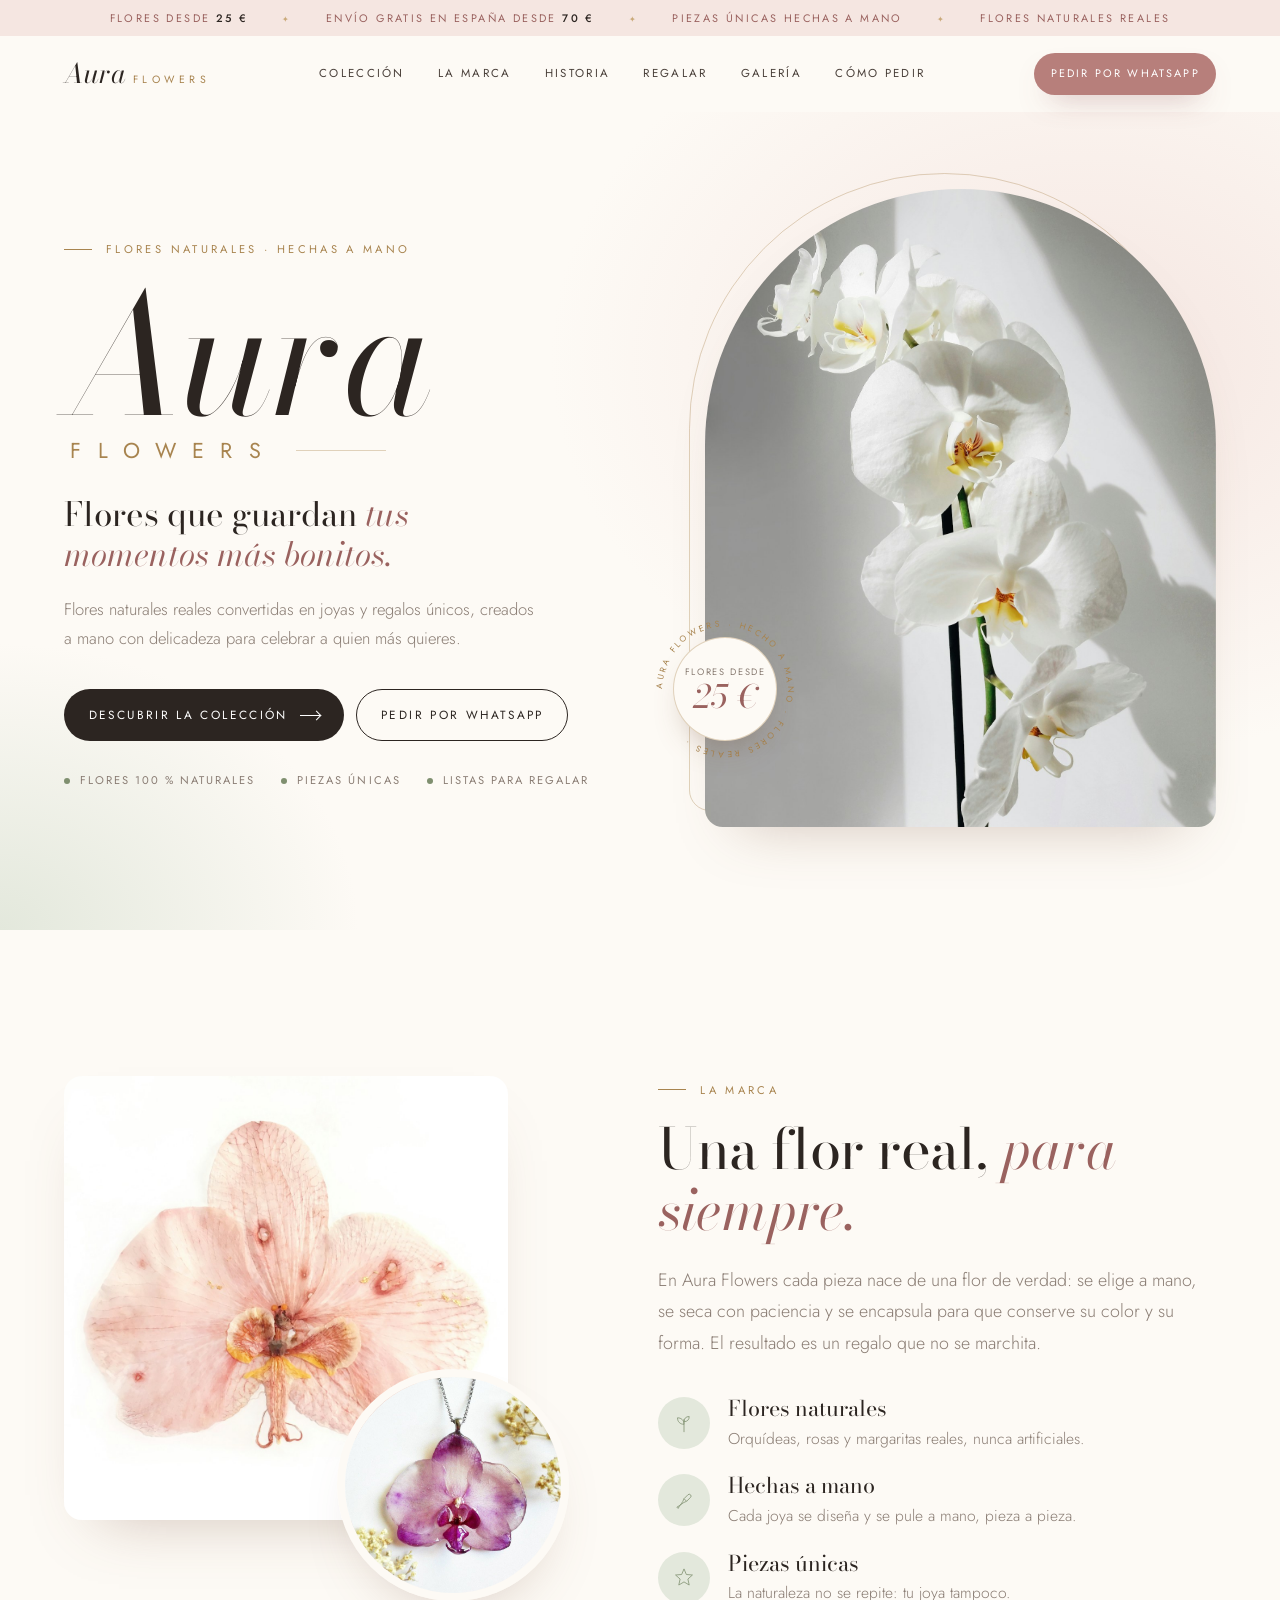
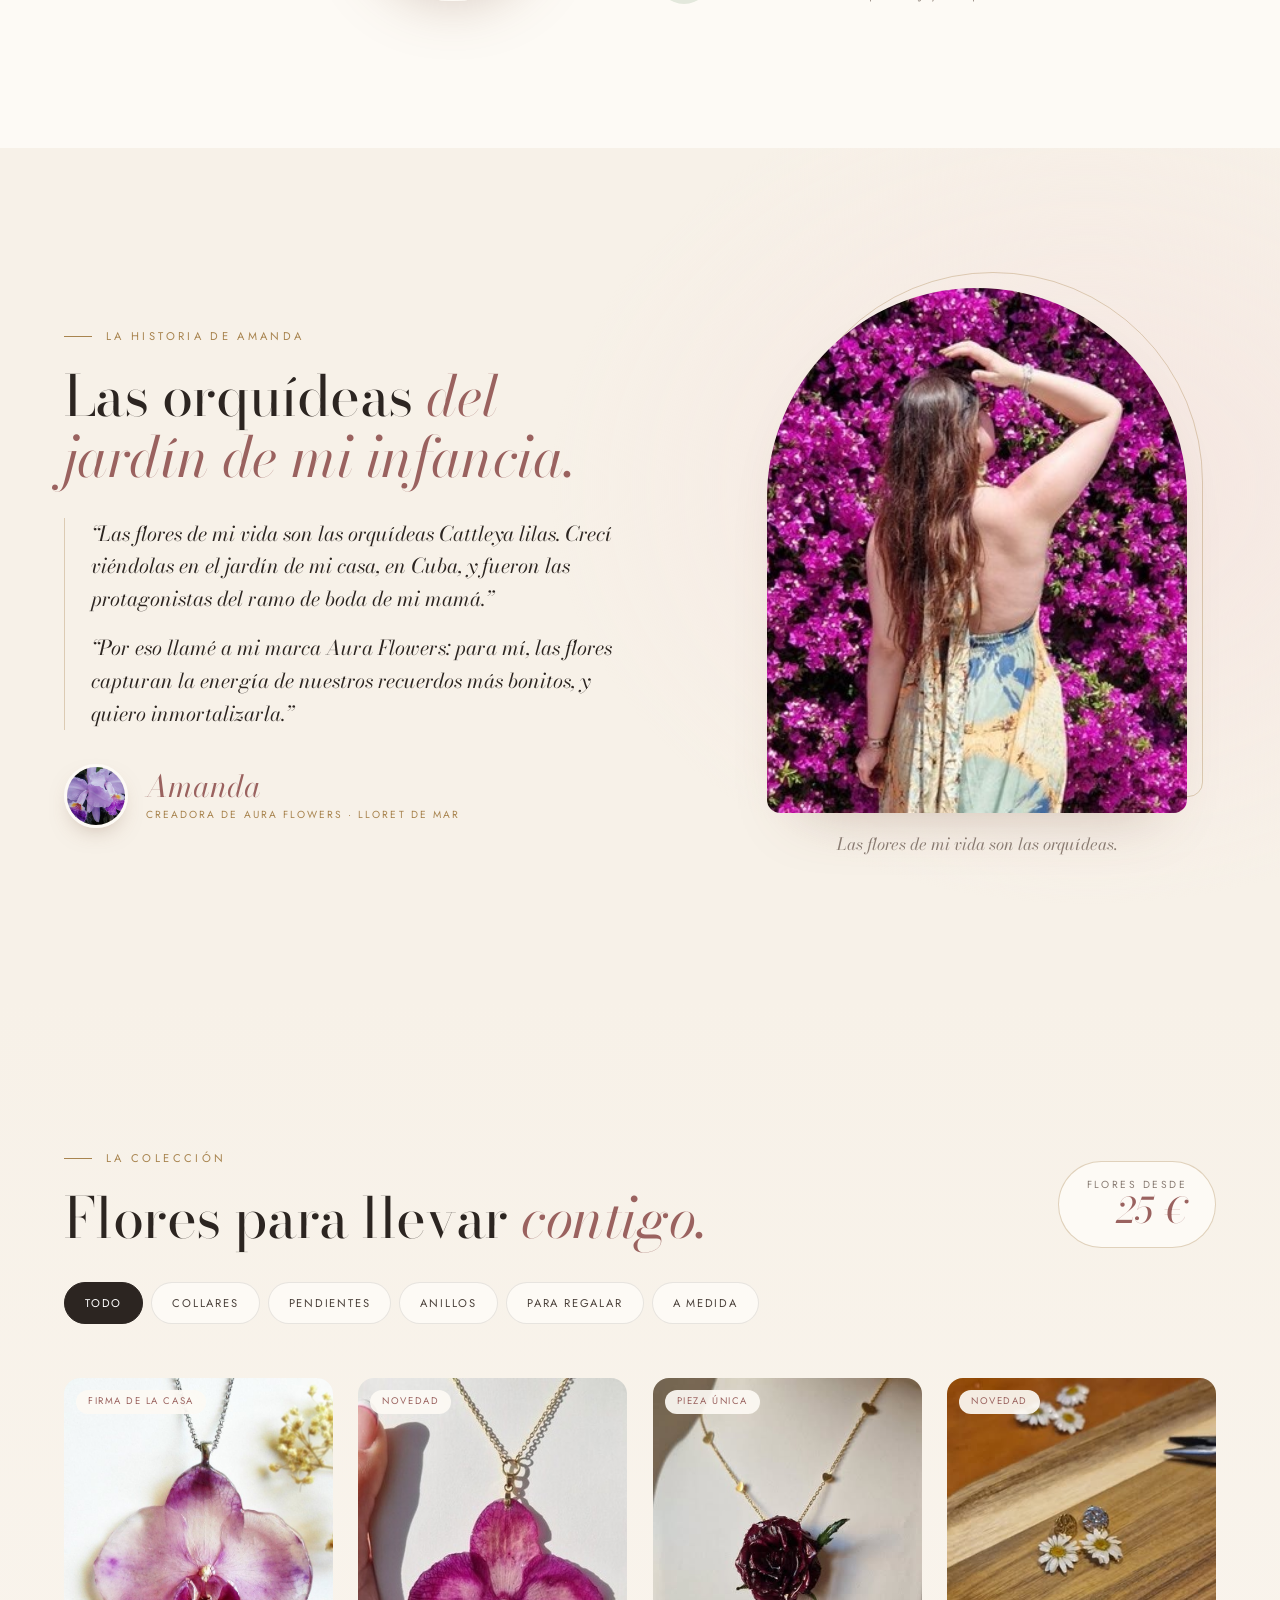
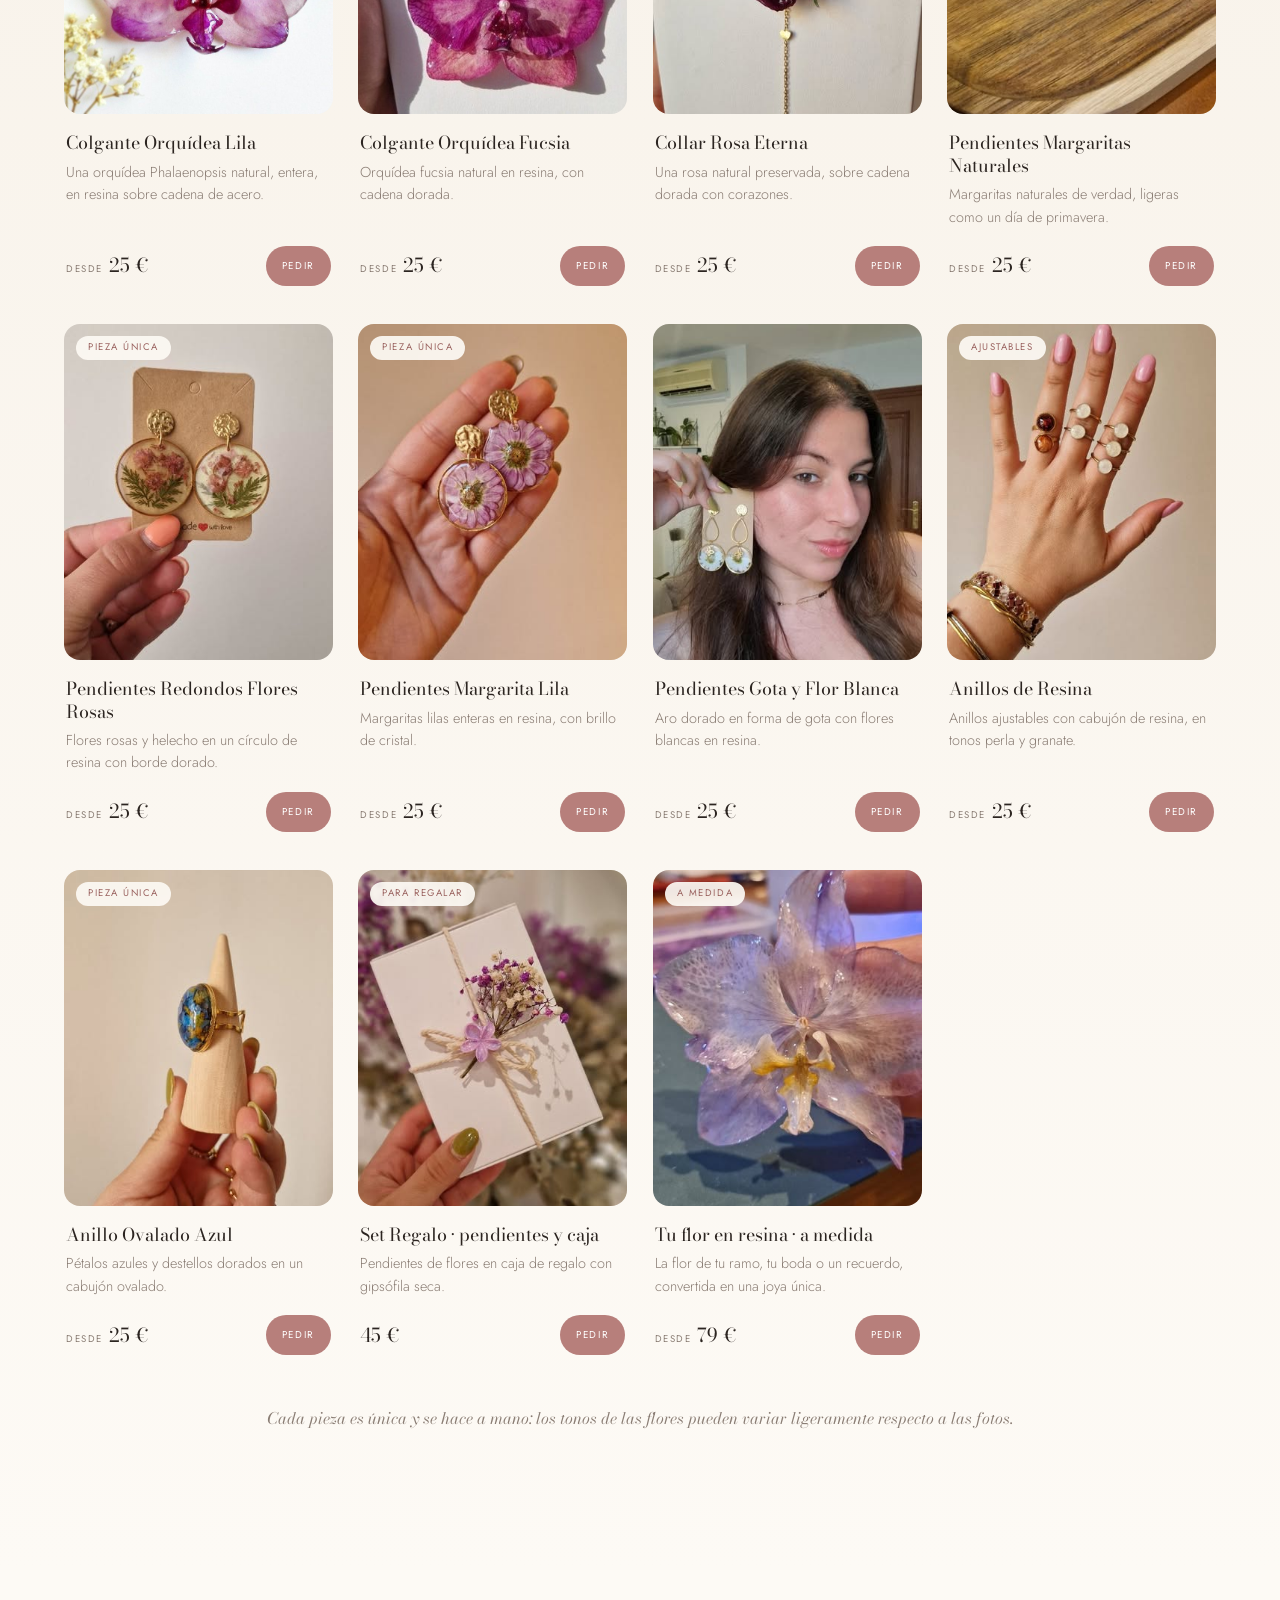
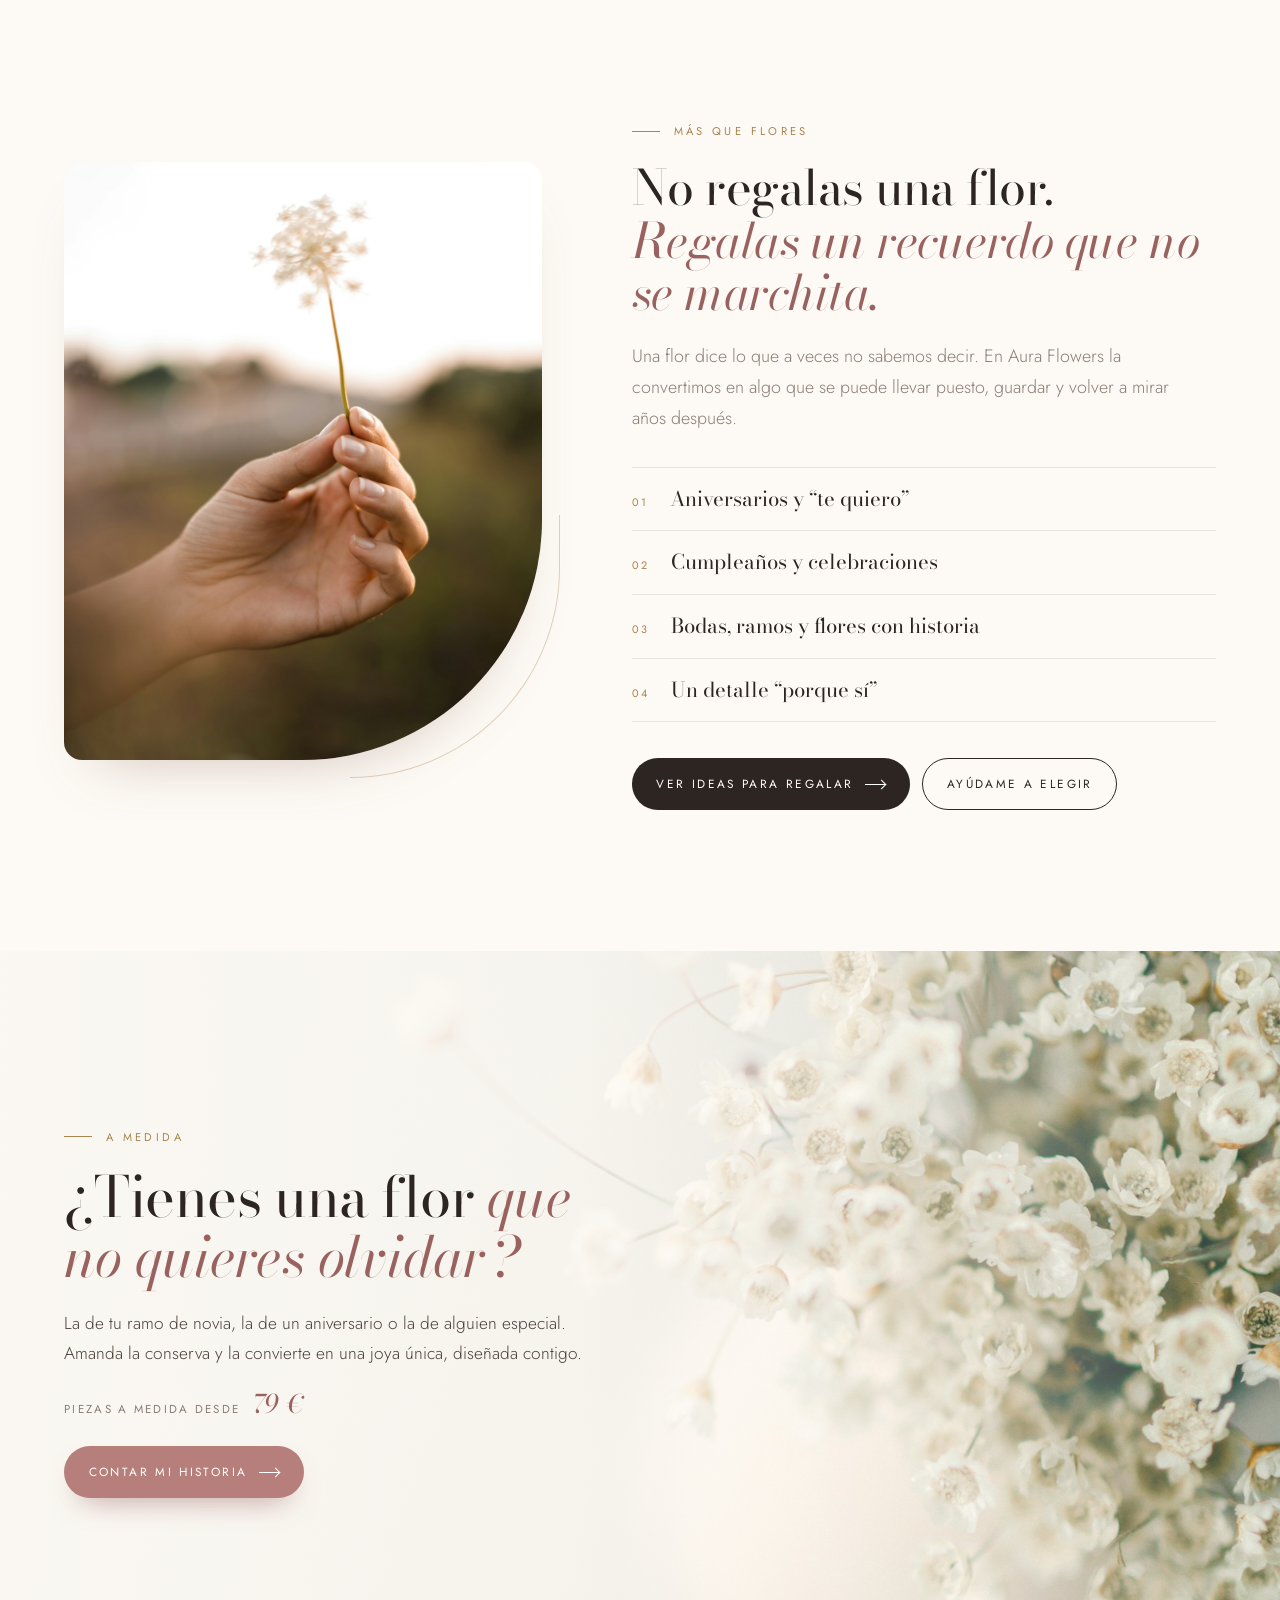
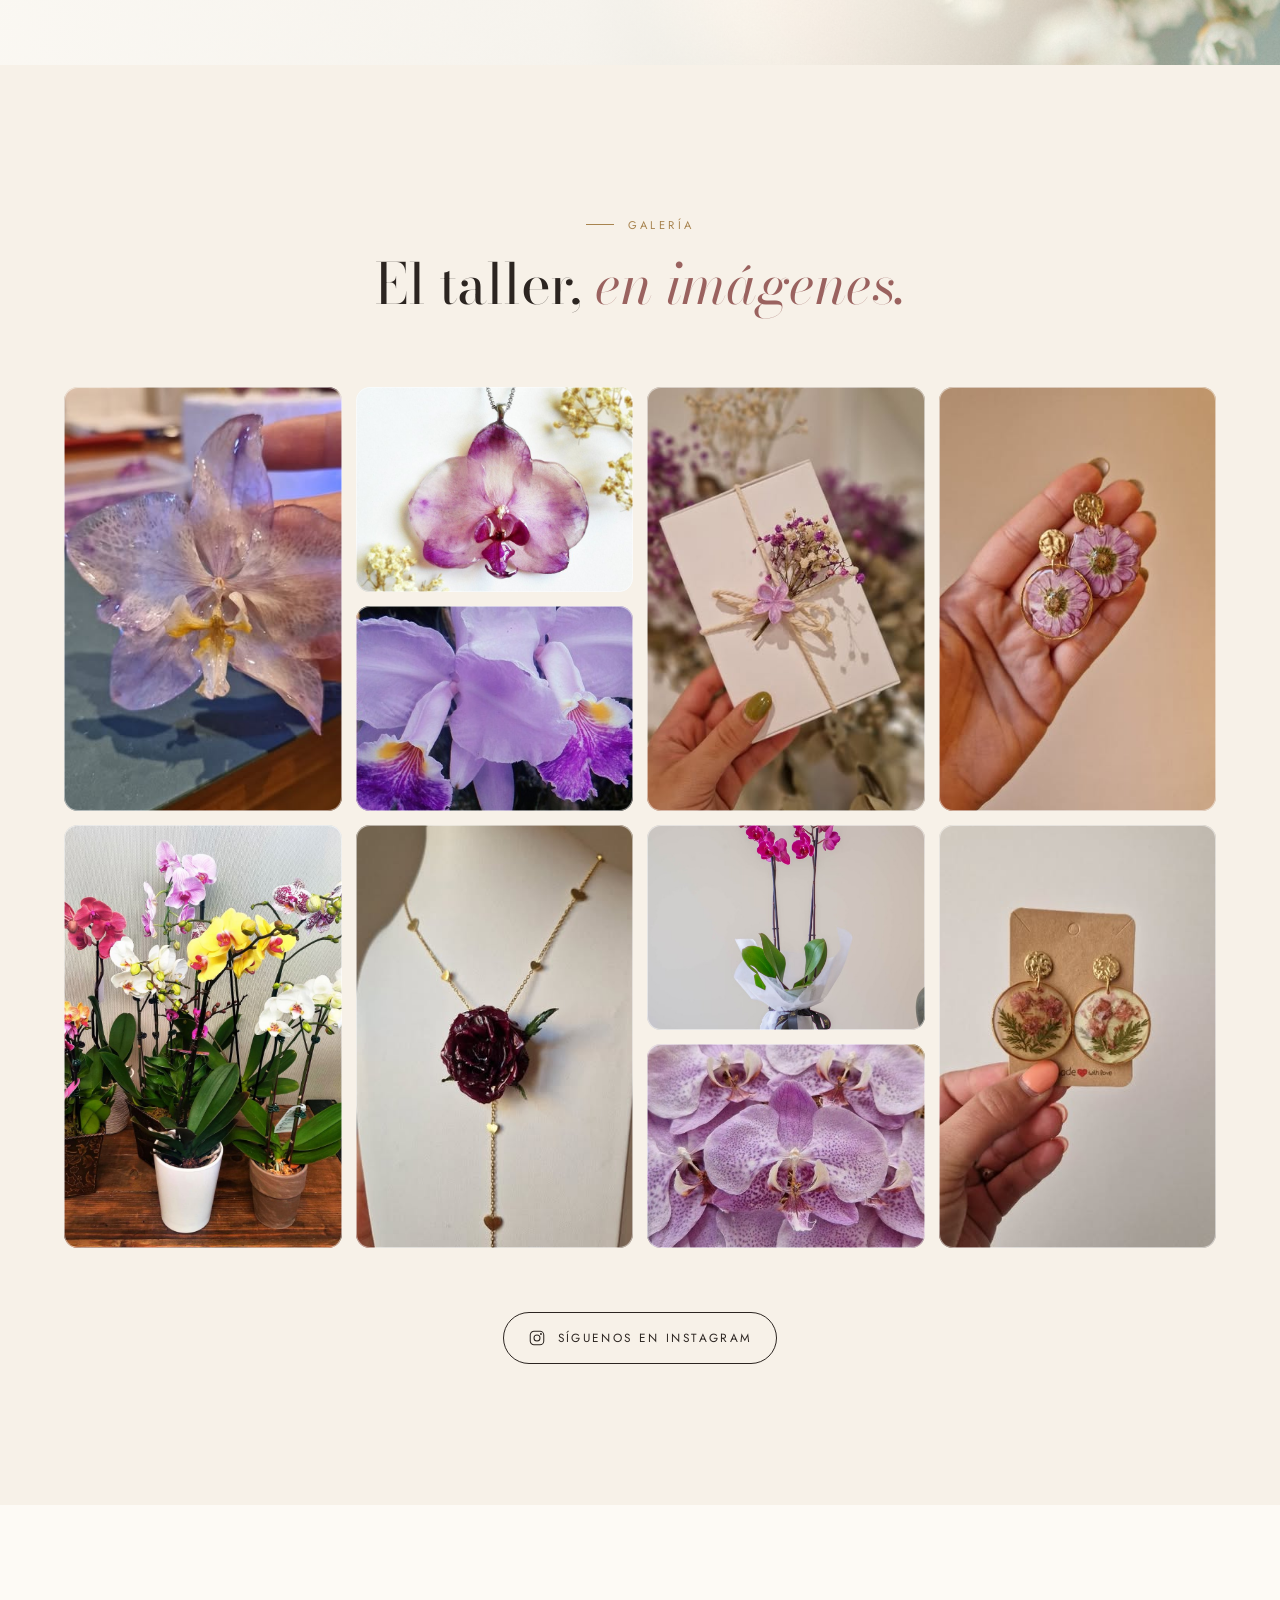
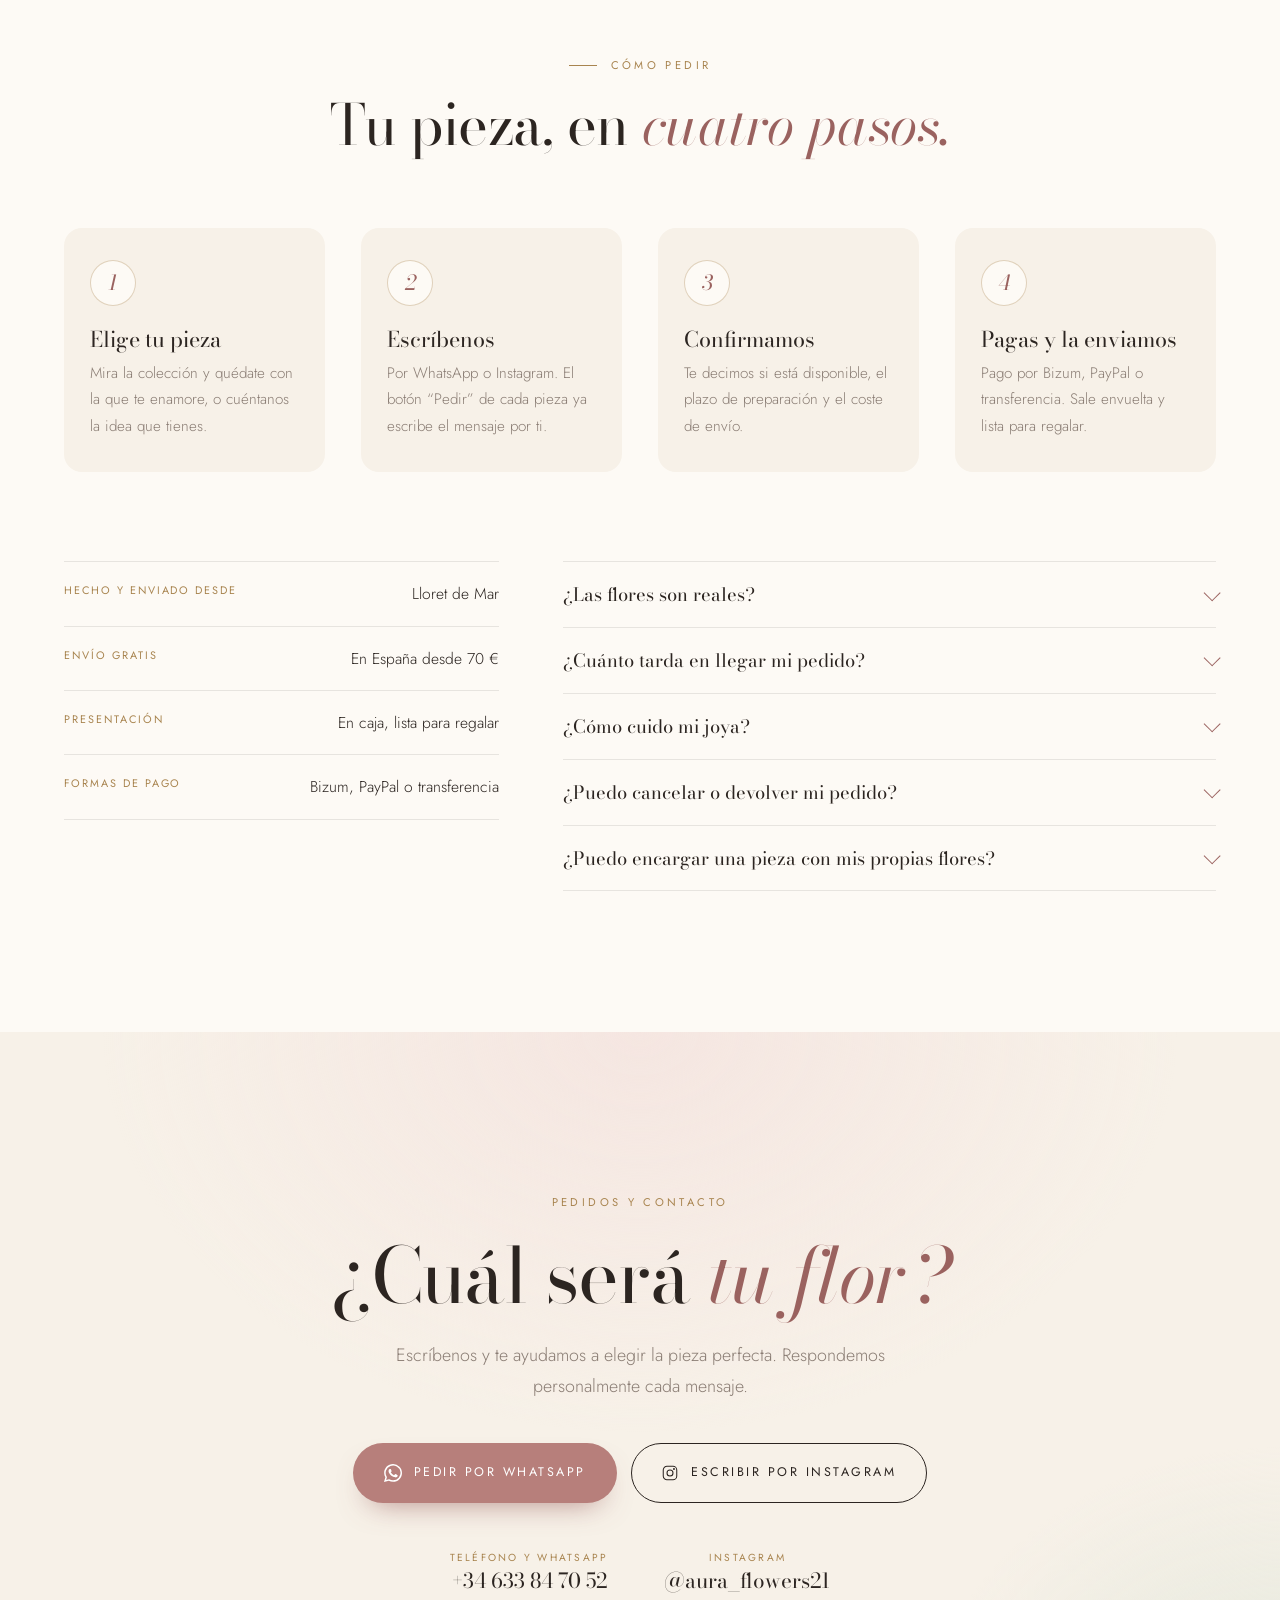
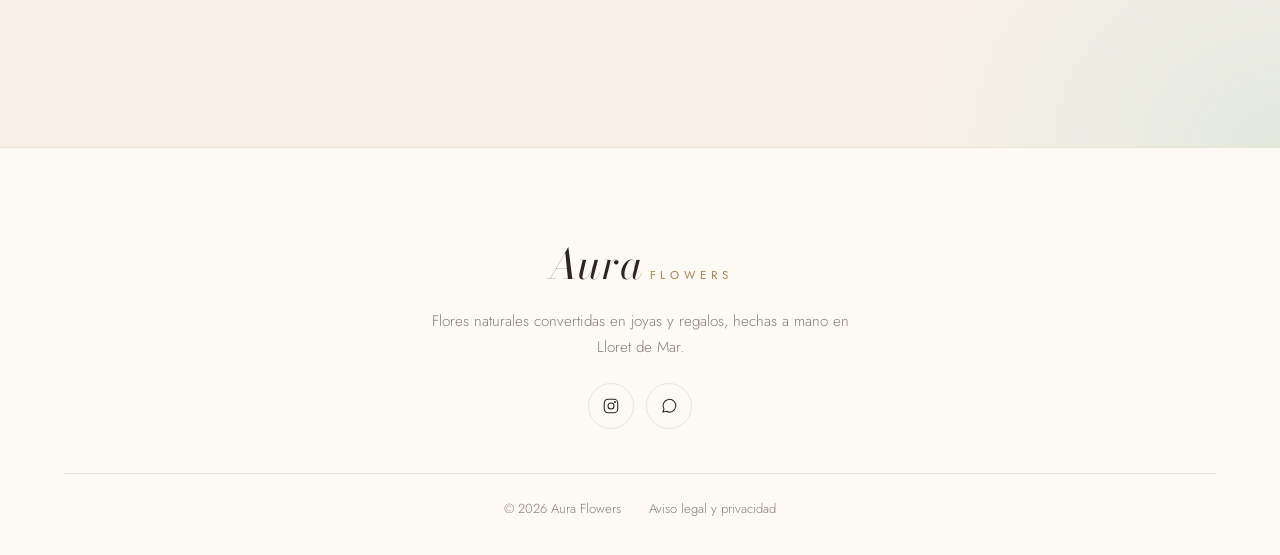
==== index.html @ 85125bf5 "Rediseño completo de Aura Flowers: boutique floral de lujo - Nueva web ligera de una sola página: po" ====
<!doctype html>
<html lang="es" class="no-js">
<head>
<meta charset="utf-8">
<meta name="viewport" content="width=device-width, initial-scale=1, viewport-fit=cover">
<title>Aura Flowers | Flores naturales convertidas en joyas y regalos · Desde 25 €</title>
<meta name="description" content="Aura Flowers: flores naturales reales convertidas en joyas y regalos hechos a mano por Amanda en Lloret de Mar. Collares, pendientes, anillos y piezas a medida. Flores desde 25 €. Pide por WhatsApp o Instagram.">
<meta name="robots" content="index,follow">
<meta name="theme-color" content="#fdfaf5">
<link rel="canonical" href="https://durducco-source.github.io/aura-flowers-web/">
<link rel="icon" href="assets/icons/favicon.svg" type="image/svg+xml">
<meta property="og:type" content="website">
<meta property="og:locale" content="es_ES">
<meta property="og:site_name" content="Aura Flowers">
<meta property="og:title" content="Aura Flowers · Flores que guardan tus momentos más bonitos">
<meta property="og:description" content="Flores naturales convertidas en joyas y regalos hechos a mano. Desde 25 €.">
<meta property="og:url" content="https://durducco-source.github.io/aura-flowers-web/">
<meta property="og:image" content="https://durducco-source.github.io/aura-flowers-web/assets/img/og-image.jpg">
<meta name="twitter:card" content="summary_large_image">
<link rel="preconnect" href="https://fonts.googleapis.com">
<link rel="preconnect" href="https://fonts.gstatic.com" crossorigin>
<link href="https://fonts.googleapis.com/css2?family=Bodoni+Moda:ital,opsz,wght@0,6..96,400;0,6..96,500;1,6..96,400&family=Jost:wght@300;400;500&display=swap" rel="stylesheet">
<link rel="stylesheet" href="css/styles.css">
<link rel="preload" as="image" href="assets/img/hero-orquideas.jpg" media="(min-width: 861px)">
<link rel="preload" as="image" href="assets/img/hero-orquideas-movil.jpg" media="(max-width: 860px)">
<script>document.documentElement.className = 'js';</script>
</head>
<body>
<a class="skip" href="#main">Saltar al contenido</a>

<div class="announce" role="note">
  <div class="announce-track">
    <span>Flores desde <b data-precio-desde>25 €</b></span>
    <span data-envio-gratis>Envío gratis en España desde <b data-envio-importe>70 €</b></span>
    <span class="hide-sm">Piezas únicas hechas a mano</span>
    <span class="hide-sm">Flores naturales reales</span>
  </div>
</div>

<header class="header">
  <div class="container header-inner">
    <a class="logo" href="#inicio" aria-label="Aura Flowers · Inicio">
      <span class="logo-aura">Aura</span><span class="logo-flowers">Flowers</span>
    </a>
    <nav class="nav" id="menu" aria-label="Principal">
      <a href="#coleccion">Colección</a>
      <a href="#la-marca">La marca</a>
      <a href="#historia">Historia</a>
      <a href="#regalar">Regalar</a>
      <a href="#galeria">Galería</a>
      <a href="#pedidos">Cómo pedir</a>
      <a class="btn btn--rose nav-cta" href="#" data-wa data-wa-msg="general">Pedir por WhatsApp</a>
    </nav>
    <div class="header-actions">
      <a class="btn btn--rose btn--sm header-cta" href="#" data-wa data-wa-msg="general">Pedir por WhatsApp</a>
      <button class="burger" type="button" aria-label="Abrir menú" aria-expanded="false" aria-controls="menu"><span></span><span></span></button>
    </div>
  </div>
</header>

<main id="main">

  <!-- ================================ HERO ================================ -->
  <section class="hero" id="inicio" aria-labelledby="hero-title">
    <div class="container hero-grid">
      <div class="hero-copy">
        <p class="kicker hero-in" style="--i:0">Flores naturales · Hechas a mano</p>
        <h1 id="hero-title" class="hero-title">
          <span class="hero-aura hero-in" style="--i:1">Aura</span>
          <span class="hero-flowers hero-in" style="--i:2">Flowers</span>
        </h1>
        <p class="hero-claim hero-in" style="--i:3">Flores que guardan <em>tus momentos más bonitos.</em></p>
        <p class="hero-text hero-in" style="--i:4">Flores naturales reales convertidas en joyas y regalos únicos, creados a mano con delicadeza para celebrar a quien más quieres.</p>
        <div class="hero-cta hero-in" style="--i:5">
          <a class="btn btn--ink" href="#coleccion">Descubrir la colección <i class="arr" aria-hidden="true"></i></a>
          <a class="btn btn--line" href="#" data-wa data-wa-msg="general">Pedir por WhatsApp</a>
        </div>
        <ul class="hero-trust hero-in" style="--i:6">
          <li>Flores 100 % naturales</li>
          <li>Piezas únicas</li>
          <li>Listas para regalar</li>
        </ul>
      </div>

      <div class="hero-visual hero-in" style="--i:2">
        <picture class="hero-img">
          <source media="(max-width: 860px)" srcset="assets/img/hero-orquideas-movil.jpg">
          <img src="assets/img/hero-orquideas.jpg" alt="Orquídeas blancas bañadas por la luz natural" width="1400" height="1750" fetchpriority="high">
        </picture>
        <div class="price-seal">
          <svg class="seal-ring" viewBox="0 0 200 200" aria-hidden="true">
            <defs><path id="seal-path" d="M100,100 m-80,0 a80,80 0 1,1 160,0 a80,80 0 1,1 -160,0"/></defs>
            <text><textPath href="#seal-path">AURA FLOWERS · HECHO A MANO · FLORES REALES ·</textPath></text>
          </svg>
          <span class="seal-core"><small>Flores desde</small><b data-precio-desde>25 €</b></span>
        </div>
      </div>
    </div>
  </section>

  <!-- ============================ LA MARCA ============================ -->
  <section class="section brand" id="la-marca" aria-labelledby="brand-title">
    <div class="container brand-grid">
      <div class="brand-media reveal reveal--left">
        <img class="brand-img brand-img--main" src="assets/img/orquidea-prensada.jpg" alt="Orquídea natural prensada sobre fondo blanco" width="1100" height="1100" loading="lazy" decoding="async">
        <img class="brand-img brand-img--small" src="assets/aura/collar-orquidea.jpg" alt="Colgante con una orquídea natural encapsulada en resina" width="794" height="794" loading="lazy" decoding="async">
      </div>
      <div class="brand-text">
        <p class="kicker reveal">La marca</p>
        <h2 id="brand-title" class="title reveal">Una flor real, <em>para siempre.</em></h2>
        <p class="lead reveal">En Aura Flowers cada pieza nace de una flor de verdad: se elige a mano, se seca con paciencia y se encapsula para que conserve su color y su forma. El resultado es un regalo que no se marchita.</p>
        <ul class="pillars">
          <li class="reveal" style="--d:.05s"><span class="pillar-ico" aria-hidden="true"><svg viewBox="0 0 40 40"><path d="M20 34V14M20 22c-6 0-10-4-10-10 6 0 10 4 10 10zm0-4c5 0 8-3 8-8-5 0-8 3-8 8z"/></svg></span><div><h3>Flores naturales</h3><p>Orquídeas, rosas y margaritas reales, nunca artificiales.</p></div></li>
          <li class="reveal" style="--d:.12s"><span class="pillar-ico" aria-hidden="true"><svg viewBox="0 0 40 40"><path d="M9 31c5-2 9-7 11-13l4 4c-6 2-11 6-13 11zM24 22l6-6a2.8 2.8 0 0 0-4-4l-6 6"/></svg></span><div><h3>Hechas a mano</h3><p>Cada joya se diseña y se pule a mano, pieza a pieza.</p></div></li>
          <li class="reveal" style="--d:.19s"><span class="pillar-ico" aria-hidden="true"><svg viewBox="0 0 40 40"><path d="M20 6l3.6 8.6L33 15.4l-7 6.2 2 9.2-8-4.8-8 4.8 2-9.2-7-6.2 9.4-.8z"/></svg></span><div><h3>Piezas únicas</h3><p>La naturaleza no se repite: tu joya tampoco.</p></div></li>
        </ul>
      </div>
    </div>
  </section>

  <!-- ======================== LA HISTORIA DE AMANDA ======================== -->
  <section class="section story" id="historia" aria-labelledby="story-title">
    <div class="container story-grid">
      <div class="story-text">
        <p class="kicker reveal">La historia de Amanda</p>
        <h2 id="story-title" class="title reveal">Las orquídeas <em>del jardín de mi infancia.</em></h2>
        <blockquote class="story-quote reveal">
          <p>“Las flores de mi vida son las orquídeas Cattleya lilas. Crecí viéndolas en el jardín de mi casa, en Cuba, y fueron las protagonistas del ramo de boda de mi mamá.”</p>
          <p>“Por eso llamé a mi marca Aura Flowers: para mí, las flores capturan la energía de nuestros recuerdos más bonitos, y quiero inmortalizarla.”</p>
        </blockquote>
        <div class="story-sign reveal">
          <img src="assets/aura/cattleya.jpg" alt="Orquídea Cattleya lila" width="420" height="420" loading="lazy" decoding="async">
          <p><span class="story-name">Amanda</span><small>Creadora de Aura Flowers · <span data-ciudad>Lloret de Mar</span></small></p>
        </div>
      </div>
      <figure class="story-media reveal">
        <div class="story-img"><img src="assets/aura/ella-espaldas.jpg" alt="Amanda de espaldas frente a una pared de buganvillas" width="420" height="420" loading="lazy" decoding="async"></div>
        <figcaption>Las flores de mi vida son las orquídeas.</figcaption>
      </figure>
    </div>
  </section>

  <!-- ============================ COLECCIÓN ============================ -->
  <section class="section shop" id="coleccion" aria-labelledby="shop-title">
    <div class="container">
      <div class="shop-head">
        <div class="reveal">
          <p class="kicker">La colección</p>
          <h2 id="shop-title" class="title">Flores para llevar <em>contigo.</em></h2>
        </div>
        <p class="shop-price reveal"><span>Flores desde</span><b data-precio-desde>25 €</b></p>
      </div>
      <div class="chips reveal" role="group" aria-label="Filtrar la colección" data-chips></div>
      <div class="products" data-products><!-- Se rellena desde js/data.js --></div>
      <p class="shop-note reveal">Cada pieza es única y se hace a mano: los tonos de las flores pueden variar ligeramente respecto a las fotos.</p>
    </div>
  </section>

  <!-- ============================ REGALAR ============================ -->
  <section class="section gift" id="regalar" aria-labelledby="gift-title">
    <div class="container gift-grid">
      <div class="gift-media reveal reveal--left">
        <img src="assets/img/momentos.jpg" alt="Una mano sostiene una flor seca a contraluz" width="1200" height="1500" loading="lazy" decoding="async">
      </div>
      <div class="gift-text">
        <p class="kicker reveal">Más que flores</p>
        <h2 id="gift-title" class="title reveal">No regalas una flor. <em>Regalas un recuerdo que no se marchita.</em></h2>
        <p class="lead reveal">Una flor dice lo que a veces no sabemos decir. En Aura Flowers la convertimos en algo que se puede llevar puesto, guardar y volver a mirar años después.</p>
        <ul class="moments">
          <li class="reveal" style="--d:.04s"><span>01</span>Aniversarios y “te quiero”</li>
          <li class="reveal" style="--d:.1s"><span>02</span>Cumpleaños y celebraciones</li>
          <li class="reveal" style="--d:.16s"><span>03</span>Bodas, ramos y flores con historia</li>
          <li class="reveal" style="--d:.22s"><span>04</span>Un detalle “porque sí”</li>
        </ul>
        <div class="gift-cta reveal">
          <a class="btn btn--ink" href="#coleccion" data-filter-go="regalos">Ver ideas para regalar <i class="arr" aria-hidden="true"></i></a>
          <a class="btn btn--line" href="#" data-wa data-wa-msg="regalo">Ayúdame a elegir</a>
        </div>
      </div>
    </div>
  </section>

  <!-- ============================ A MEDIDA ============================ -->
  <section class="custom" aria-labelledby="custom-title">
    <img class="custom-bg" src="assets/img/a-medida.jpg" alt="" width="1600" height="1000" loading="lazy" decoding="async">
    <div class="container">
      <div class="custom-inner reveal">
        <p class="kicker">A medida</p>
        <h2 id="custom-title" class="title">¿Tienes una flor <em>que no quieres olvidar?</em></h2>
        <p>La de tu ramo de novia, la de un aniversario o la de alguien especial. Amanda la conserva y la convierte en una joya única, diseñada contigo.</p>
        <p class="custom-price">Piezas a medida desde <b data-precio-medida>79 €</b></p>
        <a class="btn btn--rose" href="#" data-wa data-wa-msg="medida">Contar mi historia <i class="arr" aria-hidden="true"></i></a>
      </div>
    </div>
  </section>

  <!-- ============================ GALERÍA ============================ -->
  <section class="section gallery" id="galeria" aria-labelledby="gallery-title">
    <div class="container">
      <div class="section-head section-head--center reveal">
        <p class="kicker">Galería</p>
        <h2 id="gallery-title" class="title">El taller, <em>en imágenes.</em></h2>
      </div>
      <div class="gal-grid" data-gallery><!-- Se rellena desde js/data.js --></div>
      <div class="center reveal">
        <a class="btn btn--line" href="#" data-ig target="_blank" rel="noopener"><svg class="ico" viewBox="0 0 24 24" aria-hidden="true"><rect x="3" y="3" width="18" height="18" rx="5"/><circle cx="12" cy="12" r="4"/><circle cx="17.3" cy="6.7" r=".6"/></svg>Síguenos en Instagram</a>
      </div>
    </div>
  </section>

  <!-- ============================ CÓMO PEDIR ============================ -->
  <section class="section order" id="pedidos" aria-labelledby="order-title">
    <div class="container">
      <div class="section-head section-head--center reveal">
        <p class="kicker">Cómo pedir</p>
        <h2 id="order-title" class="title">Tu pieza, en <em>cuatro pasos.</em></h2>
      </div>
      <ol class="steps">
        <li class="reveal" style="--d:0s"><span class="step-n">1</span><h3>Elige tu pieza</h3><p>Mira la colección y quédate con la que te enamore, o cuéntanos la idea que tienes.</p></li>
        <li class="reveal" style="--d:.08s"><span class="step-n">2</span><h3>Escríbenos</h3><p>Por WhatsApp o Instagram. El botón “Pedir” de cada pieza ya escribe el mensaje por ti.</p></li>
        <li class="reveal" style="--d:.16s"><span class="step-n">3</span><h3>Confirmamos</h3><p>Te decimos si está disponible, el plazo de preparación y el coste de envío.</p></li>
        <li class="reveal" style="--d:.24s"><span class="step-n">4</span><h3>Pagas y la enviamos</h3><p>Pago por <span data-pagos>Bizum, PayPal o transferencia</span>. Sale envuelta y lista para regalar.</p></li>
      </ol>

      <div class="order-grid">
        <ul class="order-info reveal">
          <li><b>Hecho y enviado desde</b><span data-ciudad>Lloret de Mar</span></li>
          <li data-envio-gratis><b>Envío gratis</b><span>En España desde <span data-envio-importe>70 €</span></span></li>
          <li><b>Presentación</b><span>En caja, lista para regalar</span></li>
          <li><b>Formas de pago</b><span data-pagos>Bizum, PayPal o transferencia</span></li>
        </ul>
        <div class="faq reveal" data-faq><!-- Se rellena desde js/data.js --></div>
      </div>
    </div>
  </section>

  <!-- ============================ CONTACTO ============================ -->
  <section class="contact" id="contacto" aria-labelledby="contact-title">
    <div class="container contact-inner reveal">
      <p class="kicker">Pedidos y contacto</p>
      <h2 id="contact-title" class="title">¿Cuál será <em>tu flor?</em></h2>
      <p class="lead">Escríbenos y te ayudamos a elegir la pieza perfecta. Respondemos personalmente cada mensaje.</p>
      <div class="contact-cta">
        <a class="btn btn--rose btn--lg" href="#" data-wa data-wa-msg="general"><svg class="ico ico--fill" viewBox="0 0 24 24" aria-hidden="true"><path d="M20.5 3.5A11.8 11.8 0 0 0 12 0C5.5 0 .2 5.3.2 11.9c0 2.1.6 4.1 1.6 5.9L0 24l6.4-1.7a11.9 11.9 0 0 0 5.7 1.5c6.6 0 11.9-5.3 11.9-11.9 0-3.2-1.2-6.2-3.5-8.4zM12 21.8c-1.8 0-3.5-.5-5-1.4l-.4-.2-3.7 1 1-3.7-.2-.4A9.9 9.9 0 1 1 12 21.8zm5.4-7.4c-.3-.1-1.8-.9-2-1-.3-.1-.5-.1-.7.2l-.9 1.2c-.2.2-.4.2-.6.1a8 8 0 0 1-4-3.5c-.3-.5.3-.5.9-1.6.1-.2 0-.4 0-.5l-.9-2.2c-.2-.6-.5-.5-.7-.5h-.6c-.2 0-.5.1-.8.4-.3.3-1 1-1 2.5s1.1 2.9 1.2 3.1c.1.2 2.1 3.2 5.1 4.5 1.9.8 2.6.9 3.6.7.6-.1 1.8-.7 2-1.4.2-.7.2-1.3.2-1.4-.1-.1-.3-.2-.6-.3z"/></svg>Pedir por WhatsApp</a>
        <a class="btn btn--line btn--lg" href="#" data-ig-dm target="_blank" rel="noopener"><svg class="ico" viewBox="0 0 24 24" aria-hidden="true"><rect x="3" y="3" width="18" height="18" rx="5"/><circle cx="12" cy="12" r="4"/><circle cx="17.3" cy="6.7" r=".6"/></svg>Escribir por Instagram</a>
      </div>
      <ul class="contact-data">
        <li data-show-if="contacto.telefono"><small>Teléfono y WhatsApp</small><a href="#" data-tel></a></li>
        <li data-show-if="contacto.instagram"><small>Instagram</small><a href="#" data-ig target="_blank" rel="noopener" data-ig-user></a></li>
        <li data-show-if="contacto.email" hidden><small>Email</small><a href="#" data-mail></a></li>
      </ul>
    </div>
  </section>

</main>

<footer class="footer">
  <div class="container footer-inner">
    <a class="logo logo--footer" href="#inicio"><span class="logo-aura">Aura</span><span class="logo-flowers">Flowers</span></a>
    <p class="footer-claim">Flores naturales convertidas en joyas y regalos, hechas a mano en <span data-ciudad>Lloret de Mar</span>.</p>
    <ul class="footer-social">
      <li data-show-if="contacto.instagram"><a href="#" data-ig target="_blank" rel="noopener" aria-label="Instagram de Aura Flowers"><svg viewBox="0 0 24 24" aria-hidden="true"><rect x="3" y="3" width="18" height="18" rx="5"/><circle cx="12" cy="12" r="4"/><circle cx="17.3" cy="6.7" r=".6"/></svg></a></li>
      <li data-show-if="contacto.whatsapp"><a href="#" data-wa data-wa-msg="general" aria-label="WhatsApp de Aura Flowers"><svg viewBox="0 0 24 24" aria-hidden="true"><path d="M4 20l1.3-4A8.5 8.5 0 1 1 8.4 19z"/></svg></a></li>
      <li data-show-if="contacto.email" hidden><a href="#" data-mail-plain aria-label="Email de Aura Flowers"><svg viewBox="0 0 24 24" aria-hidden="true"><rect x="3" y="5" width="18" height="14" rx="2"/><path d="M3 7l9 6 9-6"/></svg></a></li>
    </ul>
    <div class="footer-bottom">
      <span>© <span data-year>2026</span> Aura Flowers</span>
      <a href="legal.html">Aviso legal y privacidad</a>
    </div>
  </div>
</footer>

<!-- Ficha de producto -->
<dialog class="modal" id="product-modal" aria-labelledby="pm-name">
  <div class="modal-card">
    <button class="modal-close" type="button" data-close aria-label="Cerrar"><svg viewBox="0 0 16 16" aria-hidden="true"><path d="M1 1l14 14M15 1L1 15"/></svg></button>
    <div class="modal-img"><img id="pm-img" src="" alt=""></div>
    <div class="modal-body">
      <p class="kicker" id="pm-cat"></p>
      <h3 id="pm-name"></h3>
      <p class="pm-price" id="pm-price"></p>
      <p class="pm-desc" id="pm-desc"></p>
      <dl class="pm-details" id="pm-details"></dl>
      <div class="modal-cta">
        <a class="btn btn--rose btn--full" id="pm-wa" href="#" target="_blank" rel="noopener">Pedir por WhatsApp</a>
        <a class="btn btn--line btn--full" id="pm-ig" href="#" target="_blank" rel="noopener">Consultar por Instagram</a>
      </div>
      <p class="pm-note">Pieza hecha a mano con flores naturales: cada una es única.</p>
    </div>
  </div>
</dialog>

<!-- Barra fija en móvil -->
<div class="mbar" data-mbar>
  <span class="mbar-price">Flores desde <b data-precio-desde>25 €</b></span>
  <a class="btn btn--rose btn--sm" href="#" data-wa data-wa-msg="general">Pedir por WhatsApp</a>
</div>

<script src="js/config.js"></script>
<script src="js/data.js"></script>
<script src="js/main.js" defer></script>
</body>
</html>
---- css/styles.css ----
/* ==========================================================================
   AURA FLOWERS · ESTILOS
   Boutique floral de lujo: marfil, rosa empolvado, champán y verde salvia.
   ========================================================================== */

:root {
  /* ---------- COLORES ---------- */
  --ivory:     #fdfaf5;   /* fondo principal */
  --cream:     #f7f1e8;   /* secciones suaves */
  --blush:     #f5e6e1;   /* rosa muy sutil */
  --blush-2:   #ecd3cc;
  --rose:      #b77f7b;   /* rosa empolvado (botones) */
  --rose-dk:   #9a625f;
  --champagne: #c9a978;   /* dorado champán */
  --gold:      #a8844f;
  --sage:      #7f8f6f;   /* verde natural */
  --sage-lt:   #e3e8dc;
  --ink:       #2c2521;   /* títulos */
  --text:      #4a403a;   /* texto */
  --muted:     #8a7d74;   /* texto secundario */
  --line:      rgba(44, 37, 33, .1);
  --line-gold: rgba(168, 132, 79, .35);
  --shadow:    0 30px 60px -34px rgba(120, 84, 60, .35);

  /* ---------- TIPOGRAFÍAS ---------- */
  --serif: "Bodoni Moda", "Didot", "Bodoni 72", Georgia, serif;
  --sans:  "Jost", "Helvetica Neue", "Segoe UI", Arial, sans-serif;

  /* ---------- MEDIDAS ---------- */
  --gutter: clamp(20px, 5vw, 72px);
  --maxw: 1280px;
  --ease: cubic-bezier(.22, .61, .21, 1);
  --header-h: 76px;
  --announce-h: 36px;
}

/* ---------- Base ---------- */
*, *::before, *::after { box-sizing: border-box; }
html { scroll-behavior: smooth; -webkit-text-size-adjust: 100%; scroll-padding-top: 90px; }
body { margin: 0; background: var(--ivory); color: var(--text); font: 300 1.04rem/1.75 var(--sans); overflow-x: hidden; -webkit-font-smoothing: antialiased; }
img, svg { display: block; max-width: 100%; }
img { height: auto; }
a { color: inherit; text-decoration: none; }
button, input { font: inherit; color: inherit; }
button { cursor: pointer; background: none; border: 0; padding: 0; }
h1, h2, h3, h4 { margin: 0; font-family: var(--serif); font-weight: 400; color: var(--ink); line-height: 1.1; }
p { margin: 0; }
ul, ol, dl, dd { margin: 0; padding: 0; list-style: none; }
::selection { background: var(--blush-2); color: var(--ink); }
:focus-visible { outline: 2px solid var(--rose); outline-offset: 3px; }
[hidden] { display: none !important; }

.skip { position: absolute; left: -9999px; top: 12px; z-index: 100; background: var(--ink); color: #fff; padding: 10px 16px; }
.skip:focus { left: 12px; }
.container { width: 100%; max-width: calc(var(--maxw) + var(--gutter) * 2); margin: 0 auto; padding: 0 var(--gutter); }
.section { position: relative; padding: clamp(84px, 11vw, 150px) 0; }
.center { text-align: center; margin-top: clamp(40px, 5vw, 64px); }

.kicker { display: inline-flex; align-items: center; gap: 14px; font: 400 .7rem/1.3 var(--sans); letter-spacing: .3em; text-transform: uppercase; color: var(--gold); }
.kicker::before { content: ""; width: 28px; height: 1px; background: currentColor; flex: none; }
.title { margin-top: 20px; font-size: clamp(2.1rem, 4.4vw, 3.8rem); letter-spacing: -.01em; line-height: 1.08; }
.title em { font-style: italic; color: var(--rose-dk); }
.lead { font-size: clamp(1.06rem, 1.4vw, 1.2rem); color: var(--muted); line-height: 1.75; }
.section-head { max-width: 760px; margin-bottom: clamp(44px, 6vw, 72px); }
.section-head--center { margin-inline: auto; text-align: center; }
.section-head--center .kicker { justify-content: center; }

/* ---------- Botones ---------- */
.btn {
  position: relative; display: inline-flex; align-items: center; justify-content: center; gap: 12px;
  min-height: 52px; padding: .95em 2em; font: 400 .74rem/1.2 var(--sans); letter-spacing: .2em; text-transform: uppercase; text-align: center;
  border: 1px solid transparent; border-radius: 999px; overflow: hidden; isolation: isolate;
  transition: color .45s var(--ease), background .45s var(--ease), border-color .45s var(--ease), transform .3s var(--ease), box-shadow .45s var(--ease);
}
.btn::before { content: ""; position: absolute; inset: 0; z-index: -1; border-radius: inherit; transform: scaleX(0); transform-origin: right; transition: transform .6s var(--ease); }
.btn:hover::before { transform: scaleX(1); transform-origin: left; }
.btn:active { transform: scale(.98); }
.btn--ink { background: var(--ink); color: #fff; }
.btn--ink::before { background: var(--rose); }
.btn--rose { background: var(--rose); color: #fff; box-shadow: 0 14px 30px -16px rgba(154, 98, 95, .8); }
.btn--rose::before { background: var(--ink); }
.btn--line { border-color: var(--ink); color: var(--ink); background: transparent; }
.btn--line::before { background: var(--ink); }
.btn--line:hover { color: #fff; }
.btn--sm { min-height: 42px; padding: .7em 1.4em; font-size: .68rem; }
.btn--lg { min-height: 60px; padding: 1.1em 2.4em; font-size: .78rem; }
.btn--full { width: 100%; }
.arr { position: relative; width: 20px; height: 1px; background: currentColor; transition: width .45s var(--ease); flex: none; }
.arr::after { content: ""; position: absolute; right: 0; top: -3px; width: 7px; height: 7px; border-top: 1px solid currentColor; border-right: 1px solid currentColor; transform: rotate(45deg); }
.btn:hover .arr { width: 30px; }
.ico { width: 18px; height: 18px; fill: none; stroke: currentColor; stroke-width: 1.4; flex: none; }
.ico--fill { fill: currentColor; stroke: none; }

/* ---------- Barra superior ---------- */
.announce { position: relative; z-index: 51; height: var(--announce-h); display: flex; align-items: center; justify-content: center; background: var(--blush); color: var(--rose-dk); font: 400 .68rem/1 var(--sans); letter-spacing: .22em; text-transform: uppercase; overflow: hidden; }
.announce-track { display: flex; gap: 34px; white-space: nowrap; padding: 0 16px; }
.announce-track span + span::before { content: "✦"; margin-right: 34px; color: var(--champagne); font-size: .7em; }
.announce b { font-weight: 500; color: var(--ink); }

/* ---------- Cabecera ---------- */
.header { position: sticky; top: 0; z-index: 50; height: var(--header-h); background: rgba(253, 250, 245, .9); -webkit-backdrop-filter: blur(14px); backdrop-filter: blur(14px); transition: box-shadow .4s, height .4s var(--ease); }
.header.is-scrolled { box-shadow: 0 1px 0 var(--line); height: 64px; }
.header-inner { height: 100%; display: flex; align-items: center; justify-content: space-between; gap: 24px; }
.logo { display: inline-flex; align-items: baseline; gap: .42em; color: var(--ink); line-height: 1; }
.logo-aura { font: italic 400 1.7rem/1 var(--serif); }
.logo-flowers { font: 400 .66rem/1 var(--sans); letter-spacing: .42em; text-transform: uppercase; color: var(--gold); }
.nav { display: flex; align-items: center; gap: clamp(20px, 2.6vw, 38px); }
.nav > a:not(.btn) { position: relative; font: 400 .72rem/1 var(--sans); letter-spacing: .2em; text-transform: uppercase; color: var(--text); padding: 8px 0; }
.nav > a:not(.btn)::after { content: ""; position: absolute; left: 0; bottom: 0; width: 100%; height: 1px; background: var(--rose); transform: scaleX(0); transform-origin: right; transition: transform .5s var(--ease); }
.nav > a:not(.btn):hover::after, .nav > a.is-active::after { transform: scaleX(1); transform-origin: left; }
.nav-cta { display: none; }
.header-actions { display: flex; align-items: center; gap: 10px; }
.burger { display: none; width: 44px; height: 44px; position: relative; z-index: 60; }
.burger span { position: absolute; left: 11px; right: 11px; height: 1px; background: var(--ink); transition: transform .5s var(--ease), top .5s var(--ease); }
.burger span:first-child { top: 18px; }
.burger span:last-child { top: 26px; }
.nav-open .burger span:first-child { top: 22px; transform: rotate(45deg); }
.nav-open .burger span:last-child { top: 22px; transform: rotate(-45deg); }
@media (max-width: 1180px) {
  .burger { display: block; }
  .header-cta { display: none; }
  .nav {
    position: fixed; inset: 0; z-index: 55; flex-direction: column; justify-content: center; gap: 26px; padding: 40px 24px;
    background: radial-gradient(90% 60% at 50% 20%, var(--blush), var(--ivory) 70%);
    opacity: 0; visibility: hidden; transition: opacity .5s var(--ease), visibility .5s;
  }
  .nav > a:not(.btn) { font: italic 400 2rem/1.1 var(--serif); letter-spacing: 0; text-transform: none; color: var(--ink); }
  .nav-cta { display: inline-flex; margin-top: 14px; }
  .nav-open .nav { opacity: 1; visibility: visible; }
  .nav-open .header { -webkit-backdrop-filter: none; backdrop-filter: none; background: var(--ivory); }
  .nav-open { overflow: hidden; }
}

/* ---------- Animaciones ---------- */
.js .reveal { opacity: 0; transform: translateY(30px); transition: opacity 1s var(--ease) var(--d, 0s), transform 1.1s var(--ease) var(--d, 0s); }
.js .reveal--left { transform: translateX(-36px); }
.js .reveal.is-in { opacity: 1; transform: none; }
.js .hero-in { opacity: 0; transform: translateY(26px); animation: heroIn 1.3s var(--ease) forwards; animation-delay: calc(.1s + var(--i, 0) * .13s); }
@keyframes heroIn { to { opacity: 1; transform: none; } }

/* ==========================================================================
   HERO
   ========================================================================== */
.hero { position: relative; overflow: hidden; padding: clamp(40px, 6vw, 80px) 0 clamp(70px, 8vw, 110px);
  background: radial-gradient(60% 70% at 85% 30%, var(--blush) 0%, transparent 70%), radial-gradient(40% 50% at 0% 100%, var(--sage-lt) 0%, transparent 70%), var(--ivory); }
.hero-grid { display: grid; grid-template-columns: 1.05fr .95fr; gap: clamp(40px, 6vw, 96px); align-items: center; }
.hero-copy .kicker { margin-bottom: 26px; }
.hero-title { display: flex; flex-direction: column; line-height: .88; }
.hero-aura { font: italic 400 clamp(5rem, 13vw, 11.5rem)/.88 var(--serif); color: var(--ink); letter-spacing: -.02em; }
.hero-flowers { margin-top: .5em; padding-left: .3em; font: 400 clamp(.9rem, 1.7vw, 1.35rem)/1 var(--sans); letter-spacing: .75em; text-transform: uppercase; color: var(--gold); display: flex; align-items: center; gap: .9em; }
.hero-flowers::after { content: ""; flex: 0 1 90px; height: 1px; background: var(--line-gold); }
.hero-claim { margin-top: 34px; font: 400 clamp(1.6rem, 2.6vw, 2.3rem)/1.2 var(--serif); color: var(--ink); max-width: 18ch; }
.hero-claim em { font-style: italic; color: var(--rose-dk); }
.hero-text { margin-top: 20px; max-width: 470px; color: var(--muted); }
.hero-cta { display: flex; flex-wrap: wrap; gap: 12px; margin-top: 36px; }
.hero-trust { display: flex; flex-wrap: wrap; gap: 10px 26px; margin-top: 34px; font: 400 .7rem/1 var(--sans); letter-spacing: .18em; text-transform: uppercase; color: var(--muted); }
.hero-trust li { display: flex; align-items: center; gap: 10px; }
.hero-trust li::before { content: ""; width: 6px; height: 6px; border-radius: 50%; background: var(--sage); }

.hero-visual { position: relative; justify-self: end; width: min(100%, 520px); }
.hero-img { display: block; position: relative; aspect-ratio: 4 / 5; overflow: hidden; border-radius: 260px 260px 18px 18px; box-shadow: var(--shadow); }
.hero-img img { width: 100%; height: 100%; object-fit: cover; animation: slowzoom 22s ease-out both; }
@keyframes slowzoom { from { transform: scale(1.1); } to { transform: scale(1); } }
.hero-visual::before { content: ""; position: absolute; inset: -16px 16px 16px -16px; border: 1px solid var(--line-gold); border-radius: 270px 270px 22px 22px; z-index: -1; }
.price-seal { position: absolute; left: -58px; bottom: 60px; width: 156px; height: 156px; display: grid; place-items: center; }
.seal-ring { position: absolute; inset: 0; animation: spin 30s linear infinite; }
.seal-ring text { font: 400 11px var(--sans); letter-spacing: .3em; fill: var(--gold); }
.seal-core { position: relative; width: 104px; height: 104px; border-radius: 50%; display: grid; place-content: center; text-align: center; background: var(--ivory); box-shadow: 0 16px 34px -16px rgba(120, 84, 60, .45); border: 1px solid var(--line-gold); }
.seal-core small { font: 400 .58rem/1.2 var(--sans); letter-spacing: .18em; text-transform: uppercase; color: var(--muted); }
.seal-core b { font: italic 400 2rem/1 var(--serif); color: var(--rose-dk); margin-top: 4px; }
@keyframes spin { to { transform: rotate(360deg); } }

@media (max-width: 860px) {
  .hero { padding-top: 22px; }
  .hero-grid { grid-template-columns: 1fr; gap: 34px; }
  .hero-visual { order: -1; justify-self: center; width: min(86%, 420px); }
  .hero-copy { text-align: center; }
  .hero-copy .kicker, .hero-trust, .hero-cta { justify-content: center; }
  .hero-copy .kicker::before { display: none; }
  .hero-flowers { justify-content: center; padding-left: .75em; }
  .hero-flowers::after { display: none; }
  .hero-claim, .hero-text { margin-inline: auto; }
  .price-seal { left: -26px; bottom: 26px; width: 124px; height: 124px; }
  .seal-core { width: 84px; height: 84px; }
  .seal-core b { font-size: 1.6rem; }
}
@media (max-width: 520px) {
  .hero-cta .btn { flex: 1 1 100%; }
  .hero-trust { gap: 10px 18px; font-size: .62rem; }
}

/* ==========================================================================
   LA MARCA
   ========================================================================== */
.brand { background: var(--ivory); }
.brand-grid { display: grid; grid-template-columns: .95fr 1.05fr; gap: clamp(48px, 7vw, 110px); align-items: center; }
.brand-media { position: relative; padding: 0 12% 16% 0; }
.brand-img--main { width: 100%; aspect-ratio: 1; object-fit: cover; border-radius: 18px; box-shadow: var(--shadow); }
.brand-img--small { position: absolute; right: 0; bottom: 0; width: 46%; aspect-ratio: 1; object-fit: cover; border-radius: 999px; border: 8px solid var(--ivory); box-shadow: var(--shadow); }
.brand-text .lead { margin-top: 24px; max-width: 560px; }
.pillars { display: grid; gap: 22px; margin-top: 38px; }
.pillars li { display: grid; grid-template-columns: 52px 1fr; gap: 18px; align-items: start; }
.pillar-ico { width: 52px; height: 52px; border-radius: 50%; display: grid; place-items: center; background: var(--sage-lt); color: var(--sage); }
.pillar-ico svg { width: 26px; height: 26px; fill: none; stroke: currentColor; stroke-width: 1.2; stroke-linejoin: round; }
.pillars h3 { font-size: 1.35rem; }
.pillars p { margin-top: 4px; color: var(--muted); font-size: .98rem; }
@media (max-width: 900px) {
  .brand-grid { grid-template-columns: 1fr; }
  .brand-media { max-width: 520px; width: 100%; margin: 0 auto; }
}

/* ==========================================================================
   COLECCIÓN
   ========================================================================== */
.shop { background: linear-gradient(180deg, var(--cream), var(--ivory)); }
.shop-head { display: flex; justify-content: space-between; align-items: flex-end; gap: 30px; flex-wrap: wrap; margin-bottom: 34px; }
.shop-price { display: flex; flex-direction: column; align-items: flex-end; padding: 18px 28px; border: 1px solid var(--line-gold); border-radius: 999px; background: var(--ivory); }
.shop-price span { font: 400 .64rem/1 var(--sans); letter-spacing: .24em; text-transform: uppercase; color: var(--muted); }
.shop-price b { font: italic 400 2.2rem/1.1 var(--serif); color: var(--rose-dk); }
.chips { display: flex; gap: 8px; overflow-x: auto; padding-bottom: 6px; margin-bottom: clamp(30px, 4vw, 48px); scrollbar-width: none; -webkit-overflow-scrolling: touch; }
.chips::-webkit-scrollbar { display: none; }
.chips button { flex: none; min-height: 42px; padding: 0 20px; border: 1px solid var(--line); border-radius: 999px; background: var(--ivory); font: 400 .7rem/1 var(--sans); letter-spacing: .16em; text-transform: uppercase; color: var(--text); transition: background .35s, color .35s, border-color .35s; }
.chips button:hover { border-color: var(--rose); color: var(--rose-dk); }
.chips button.is-active { background: var(--ink); border-color: var(--ink); color: #fff; }
.products { display: grid; grid-template-columns: repeat(4, 1fr); gap: clamp(26px, 3vw, 40px) clamp(16px, 2vw, 28px); }
.product { position: relative; display: flex; flex-direction: column; }
.product.is-hidden { display: none; }
.product-media { position: relative; display: block; width: 100%; aspect-ratio: 4 / 5; overflow: hidden; border-radius: 16px; background: var(--blush); cursor: pointer; }
.product-media img { width: 100%; height: 100%; object-fit: cover; transition: transform 1.3s var(--ease); }
.product-media::after { content: ""; position: absolute; inset: 0; background: linear-gradient(180deg, transparent 60%, rgba(44, 37, 33, .25)); opacity: 0; transition: opacity .6s; }
.product:hover .product-media img { transform: scale(1.06); }
.product:hover .product-media::after { opacity: 1; }
.product-badge { position: absolute; left: 12px; top: 12px; z-index: 1; padding: 7px 12px; border-radius: 999px; background: rgba(253, 250, 245, .92); font: 400 .6rem/1 var(--sans); letter-spacing: .16em; text-transform: uppercase; color: var(--rose-dk); }
.product-quick { position: absolute; left: 12px; right: 12px; bottom: 12px; z-index: 1; padding: 12px; border-radius: 999px; background: rgba(253, 250, 245, .94); font: 400 .64rem/1 var(--sans); letter-spacing: .18em; text-transform: uppercase; color: var(--ink); text-align: center; transform: translateY(12px); opacity: 0; transition: opacity .45s var(--ease), transform .45s var(--ease); }
.product:hover .product-quick, .product-media:focus-visible .product-quick { opacity: 1; transform: none; }
.product-info { display: flex; flex-direction: column; gap: 6px; padding: 18px 2px 0; flex: 1; }
.product-info h3 { font-size: clamp(1.12rem, 1.4vw, 1.3rem); line-height: 1.25; }
.product-info h3 button { text-align: left; }
.product-info h3 button:hover { color: var(--rose-dk); }
.product-short { color: var(--muted); font-size: .9rem; line-height: 1.55; }
.product-foot { display: flex; align-items: center; justify-content: space-between; gap: 10px; margin-top: auto; padding-top: 12px; }
.price { font: 400 1.2rem/1 var(--serif); color: var(--ink); white-space: nowrap; }
.price small { font: 400 .6rem/1 var(--sans); letter-spacing: .16em; text-transform: uppercase; color: var(--muted); margin-right: 6px; }
.product-order { display: inline-flex; align-items: center; gap: 8px; min-height: 40px; padding: 0 16px; border-radius: 999px; background: var(--rose); color: #fff; font: 400 .62rem/1 var(--sans); letter-spacing: .16em; text-transform: uppercase; transition: background .35s; white-space: nowrap; }
.product-order:hover { background: var(--ink); }
.shop-note { margin-top: clamp(36px, 4vw, 52px); text-align: center; font: italic 400 1rem/1.5 var(--serif); color: var(--muted); }
@media (max-width: 1100px) { .products { grid-template-columns: repeat(3, 1fr); } }
@media (max-width: 760px) {
  .products { grid-template-columns: repeat(2, 1fr); }
  .shop-price { align-items: flex-start; }
  .product-quick { display: none; }
  .product-foot { flex-direction: column; align-items: stretch; gap: 10px; }
  .product-order { justify-content: center; min-height: 44px; }
}
@media (max-width: 380px) { .products { gap: 26px 12px; } .product-short { display: none; } }

/* ---------- Ficha de producto ---------- */
dialog { padding: 0; border: 0; background: transparent; color: inherit; max-width: none; max-height: none; }
dialog::backdrop { background: rgba(44, 37, 33, .45); -webkit-backdrop-filter: blur(6px); backdrop-filter: blur(6px); }
.modal { width: min(980px, calc(100vw - 24px)); margin: auto; }
.modal[open] { animation: pop .6s var(--ease); }
@keyframes pop { from { opacity: 0; transform: translateY(22px); } to { opacity: 1; transform: none; } }
.modal-card { position: relative; display: grid; grid-template-columns: 1fr 1fr; background: var(--ivory); border-radius: 22px; overflow: hidden; max-height: calc(100dvh - 24px); }
.modal-img { position: relative; background: var(--blush); min-height: 320px; }
.modal-img img { position: absolute; inset: 0; width: 100%; height: 100%; object-fit: cover; }
.modal-body { padding: clamp(28px, 4vw, 48px); overflow-y: auto; display: flex; flex-direction: column; gap: 14px; }
.modal-body h3 { font-size: clamp(1.8rem, 3vw, 2.4rem); }
.pm-price { font: italic 400 1.7rem/1 var(--serif); color: var(--rose-dk); }
.pm-price small { font: 400 .62rem/1 var(--sans); font-style: normal; letter-spacing: .18em; text-transform: uppercase; color: var(--muted); margin-right: 8px; }
.pm-desc { color: var(--muted); }
.pm-details { display: grid; grid-template-columns: auto 1fr; gap: 8px 18px; padding: 16px 0; border-block: 1px solid var(--line); font-size: .92rem; }
.pm-details dt { font: 400 .64rem/1.9 var(--sans); letter-spacing: .18em; text-transform: uppercase; color: var(--gold); }
.modal-cta { display: grid; gap: 10px; margin-top: 6px; }
.pm-note { font: italic 400 .92rem/1.4 var(--serif); color: var(--muted); text-align: center; }
.modal-close { position: absolute; top: 12px; right: 12px; z-index: 3; width: 44px; height: 44px; border-radius: 50%; display: grid; place-items: center; background: rgba(253, 250, 245, .95); color: var(--ink); box-shadow: 0 8px 20px -10px rgba(0, 0, 0, .3); transition: transform .45s var(--ease); }
.modal-close:hover { transform: rotate(90deg); }
.modal-close svg { width: 14px; height: 14px; stroke: currentColor; stroke-width: 1.4; fill: none; }
@media (max-width: 760px) {
  .modal-card { grid-template-columns: 1fr; overflow-y: auto; }
  .modal-img { min-height: 0; aspect-ratio: 1; }
  .modal-body { overflow: visible; padding-bottom: 32px; }
}

/* ==========================================================================
   REGALAR
   ========================================================================== */
.gift { background: var(--ivory); }
.gift-grid { display: grid; grid-template-columns: .9fr 1.1fr; gap: clamp(48px, 7vw, 110px); align-items: center; }
.gift-media { position: relative; }
.gift-media img { width: 100%; aspect-ratio: 4 / 5; object-fit: cover; border-radius: 18px 18px 240px 18px; box-shadow: var(--shadow); }
.gift-media::after { content: ""; position: absolute; right: -18px; bottom: -18px; width: 44%; height: 44%; border-right: 1px solid var(--line-gold); border-bottom: 1px solid var(--line-gold); border-radius: 0 0 250px 0; pointer-events: none; }
.gift-text .title { font-size: clamp(2rem, 3.8vw, 3.3rem); }
.gift-text .lead { margin-top: 22px; max-width: 540px; }
.moments { margin-top: 32px; border-top: 1px solid var(--line); }
.moments li { display: flex; align-items: baseline; gap: 22px; padding: 18px 0; border-bottom: 1px solid var(--line); font: 400 clamp(1.15rem, 1.6vw, 1.4rem)/1.3 var(--serif); color: var(--ink); transition: padding-left .5s var(--ease), color .4s; }
.moments li:hover { padding-left: 10px; color: var(--rose-dk); }
.moments span { font: 400 .68rem/1 var(--sans); letter-spacing: .2em; color: var(--gold); }
.gift-cta { display: flex; flex-wrap: wrap; gap: 12px; margin-top: 36px; }
@media (max-width: 900px) {
  .gift-grid { grid-template-columns: 1fr; }
  .gift-media { max-width: 480px; margin: 0 auto; width: 100%; }
}
@media (max-width: 520px) { .gift-cta .btn { flex: 1 1 100%; } .gift-media::after { right: -8px; bottom: -8px; } }

/* ==========================================================================
   A MEDIDA
   ========================================================================== */
.custom { position: relative; overflow: hidden; padding: clamp(100px, 13vw, 180px) 0; }
.custom-bg { position: absolute; inset: 0; width: 100%; height: 100%; object-fit: cover; }
.custom::before { content: ""; position: absolute; inset: 0; z-index: 1; background: linear-gradient(90deg, rgba(253, 250, 245, .95) 0%, rgba(253, 250, 245, .85) 45%, rgba(253, 250, 245, .15) 100%); }
.custom .container { position: relative; z-index: 2; }
.custom-inner { max-width: 560px; }
.custom-inner > p:not(.kicker):not(.custom-price) { margin-top: 20px; color: var(--text); font-size: 1.08rem; }
.custom-price { margin: 22px 0 30px; font: 400 .72rem/1 var(--sans); letter-spacing: .2em; text-transform: uppercase; color: var(--muted); }
.custom-price b { font: italic 400 1.6rem/1 var(--serif); letter-spacing: 0; text-transform: none; color: var(--rose-dk); margin-left: 6px; }
@media (max-width: 760px) { .custom::before { background: rgba(253, 250, 245, .86); } .custom-inner { text-align: center; margin: 0 auto; } .custom .kicker::before { display: none; } }

/* ==========================================================================
   GALERÍA
   ========================================================================== */
.gallery { background: var(--cream); }
.gal-grid { display: grid; grid-template-columns: repeat(4, 1fr); grid-auto-rows: clamp(150px, 16vw, 220px); grid-auto-flow: row dense; gap: 14px; }
.gal { position: relative; margin: 0; overflow: hidden; border-radius: 14px; background: var(--blush); }
.gal--alta { grid-row: span 2; }
.gal img { width: 100%; height: 100%; object-fit: cover; transition: transform 1.4s var(--ease), filter .8s; }
.gal:hover img { transform: scale(1.06); }
.gal::after { content: ""; position: absolute; inset: 0; border-radius: inherit; box-shadow: inset 0 0 0 1px rgba(255, 255, 255, .5); pointer-events: none; }
@media (max-width: 900px) {
  .gal-grid { display: block; columns: 2; column-gap: 10px; }
  .gal { margin-bottom: 10px; break-inside: avoid; }
  .gal img { height: auto; }
  .gal--alta img { aspect-ratio: 3 / 4; }
  .gal--cuadrada img { aspect-ratio: 1; }
}

/* ==========================================================================
   CÓMO PEDIR
   ========================================================================== */
.order { background: var(--ivory); }
.steps { display: grid; grid-template-columns: repeat(4, 1fr); gap: clamp(20px, 3vw, 36px); counter-reset: s; }
.steps li { position: relative; padding: 32px 26px; border-radius: 18px; background: var(--cream); transition: background .5s var(--ease), transform .5s var(--ease); }
.steps li:hover { background: var(--blush); transform: translateY(-4px); }
.step-n { display: grid; place-items: center; width: 46px; height: 46px; border-radius: 50%; border: 1px solid var(--line-gold); font: italic 400 1.3rem/1 var(--serif); color: var(--rose-dk); background: var(--ivory); }
.steps h3 { margin-top: 22px; font-size: 1.35rem; }
.steps p { margin-top: 8px; color: var(--muted); font-size: .95rem; }
.order-grid { display: grid; grid-template-columns: .8fr 1.2fr; gap: clamp(30px, 5vw, 80px); margin-top: clamp(56px, 7vw, 90px); align-items: start; }
.order-info { border-top: 1px solid var(--line); }
.order-info li { display: flex; justify-content: space-between; gap: 20px; padding: 18px 0; border-bottom: 1px solid var(--line); font-size: .98rem; }
.order-info b { font: 400 .68rem/1.9 var(--sans); letter-spacing: .18em; text-transform: uppercase; color: var(--gold); }
.order-info span { text-align: right; color: var(--ink); }
.faq details { border-bottom: 1px solid var(--line); }
.faq details:first-child { border-top: 1px solid var(--line); }
.faq summary { display: flex; justify-content: space-between; align-items: center; gap: 20px; padding: 20px 0; cursor: pointer; list-style: none; font: 400 1.15rem/1.35 var(--serif); color: var(--ink); }
.faq summary::-webkit-details-marker { display: none; }
.faq summary::after { content: ""; flex: none; width: 12px; height: 12px; border-right: 1px solid var(--rose-dk); border-bottom: 1px solid var(--rose-dk); transform: rotate(45deg) translateY(-3px); transition: transform .4s var(--ease); }
.faq details[open] summary::after { transform: rotate(-135deg); }
.faq details p { padding: 0 0 22px; color: var(--muted); max-width: 62ch; }
@media (max-width: 1000px) { .steps { grid-template-columns: repeat(2, 1fr); } .order-grid { grid-template-columns: 1fr; } }
@media (max-width: 520px) { .steps { grid-template-columns: 1fr; } }

/* ==========================================================================
   CONTACTO
   ========================================================================== */
.contact { position: relative; overflow: hidden; padding: clamp(96px, 12vw, 160px) 0; text-align: center;
  background: radial-gradient(60% 80% at 50% 0%, var(--blush) 0%, transparent 70%), radial-gradient(40% 60% at 100% 100%, var(--sage-lt), transparent 70%), var(--cream); }
.contact-inner { max-width: 820px; }
.contact .kicker { justify-content: center; }
.contact .kicker::before { display: none; }
.contact .title { font-size: clamp(2.6rem, 6vw, 5rem); }
.contact .lead { margin: 22px auto 0; max-width: 520px; }
.contact-cta { display: flex; flex-wrap: wrap; justify-content: center; gap: 14px; margin-top: 40px; }
.contact-data { display: flex; flex-wrap: wrap; justify-content: center; gap: 18px 56px; margin-top: 50px; }
.contact-data li { display: grid; gap: 6px; }
.contact-data small { font: 400 .64rem/1 var(--sans); letter-spacing: .22em; text-transform: uppercase; color: var(--gold); }
.contact-data a { font: 400 1.3rem/1.2 var(--serif); color: var(--ink); transition: color .3s; }
.contact-data a:hover { color: var(--rose-dk); }
@media (max-width: 520px) { .contact-cta .btn { flex: 1 1 100%; } }

/* ==========================================================================
   FOOTER
   ========================================================================== */
.footer { padding: clamp(64px, 8vw, 96px) 0 34px; background: var(--ivory); border-top: 1px solid var(--line); text-align: center; }
.footer-inner { display: flex; flex-direction: column; align-items: center; gap: 22px; }
.logo--footer .logo-aura { font-size: 2.6rem; }
.logo--footer .logo-flowers { font-size: .72rem; }
.footer-claim { max-width: 420px; color: var(--muted); font-size: .95rem; }
.footer-social { display: flex; gap: 12px; }
.footer-social a { width: 46px; height: 46px; border-radius: 50%; display: grid; place-items: center; border: 1px solid var(--line); color: var(--ink); transition: background .35s, color .35s, border-color .35s; }
.footer-social a:hover { background: var(--rose); border-color: var(--rose); color: #fff; }
.footer-social svg { width: 18px; height: 18px; fill: none; stroke: currentColor; stroke-width: 1.4; }
.footer-bottom { display: flex; flex-wrap: wrap; justify-content: center; gap: 10px 28px; margin-top: 22px; padding-top: 24px; border-top: 1px solid var(--line); width: 100%; font-size: .82rem; color: var(--muted); }
.footer-bottom a:hover { color: var(--rose-dk); }

/* ---------- Barra fija en móvil ---------- */
.mbar { display: none; }
@media (max-width: 760px) {
  .mbar { position: fixed; left: 10px; right: 10px; bottom: calc(10px + env(safe-area-inset-bottom)); z-index: 45; display: flex; align-items: center; justify-content: space-between; gap: 12px; padding: 8px 8px 8px 20px; border-radius: 999px; background: rgba(253, 250, 245, .96); -webkit-backdrop-filter: blur(12px); backdrop-filter: blur(12px); box-shadow: 0 16px 40px -18px rgba(60, 40, 30, .45); border: 1px solid var(--line); transform: translateY(140%); transition: transform .5s var(--ease); }
  .mbar.is-on { transform: none; }
  .mbar-price { font: 400 .62rem/1.2 var(--sans); letter-spacing: .14em; text-transform: uppercase; color: var(--muted); }
  .mbar-price b { display: block; font: italic 400 1.25rem/1.1 var(--serif); letter-spacing: 0; text-transform: none; color: var(--rose-dk); }
  .footer { padding-bottom: 110px; }
  .announce { font-size: .6rem; letter-spacing: .16em; }
  .hide-sm { display: none; }
  .announce-track { gap: 18px; }
  .announce-track span + span::before { margin-right: 18px; }
}

/* ---------- Página legal ---------- */
.legal { padding: clamp(60px, 8vw, 110px) 0; }
.legal .container { max-width: 820px; }
.legal h1 { font-size: clamp(2.2rem, 5vw, 3.4rem); margin: 18px 0 30px; }
.legal h2 { font-size: 1.5rem; margin: 36px 0 12px; }
.legal p { margin-bottom: 12px; }
.pending { background: var(--blush); padding: 0 6px; font-style: italic; }

/* ---------- Movimiento reducido ---------- */
@media (prefers-reduced-motion: reduce) {
  *, *::before, *::after { animation-duration: .01ms !important; animation-iteration-count: 1 !important; transition-duration: .01ms !important; scroll-behavior: auto !important; }
  .js .reveal, .js .hero-in { opacity: 1; transform: none; }
}

/* ==========================================================================
   LA HISTORIA DE AMANDA
   ========================================================================== */
.story { background: radial-gradient(60% 70% at 85% 40%, var(--blush) 0%, transparent 70%), var(--cream); overflow: hidden; }
.story-grid { display: grid; grid-template-columns: 1.1fr .9fr; gap: clamp(48px, 7vw, 110px); align-items: center; }
.story-quote { margin: 30px 0 0; padding-left: 26px; border-left: 1px solid var(--line-gold); display: grid; gap: 16px; }
.story-quote p { font: italic 400 clamp(1.15rem, 1.6vw, 1.35rem)/1.6 var(--serif); color: var(--ink); }
.story-sign { display: flex; align-items: center; gap: 18px; margin-top: 34px; }
.story-sign img { width: 64px; height: 64px; border-radius: 50%; object-fit: cover; border: 3px solid var(--ivory); box-shadow: 0 10px 24px -12px rgba(120, 84, 60, .5); }
.story-sign p { display: grid; gap: 6px; }
.story-name { font: italic 400 1.9rem/1 var(--serif); color: var(--rose-dk); }
.story-sign small { font: 400 .64rem/1.3 var(--sans); letter-spacing: .2em; text-transform: uppercase; color: var(--gold); }
.story-media { position: relative; margin: 0; justify-self: center; width: min(100%, 420px); }
.story-media::before { content: ""; position: absolute; inset: -16px -16px 60px 16px; border: 1px solid var(--line-gold); border-radius: 230px 230px 16px 16px; }
.story-img { position: relative; aspect-ratio: 4 / 5; overflow: hidden; border-radius: 220px 220px 14px 14px; box-shadow: var(--shadow); }
.story-img img { width: 100%; height: 100%; object-fit: cover; object-position: 50% 30%; transition: transform 1.6s var(--ease); }
.story-media:hover .story-img img { transform: scale(1.04); }
.story-media figcaption { margin-top: 20px; text-align: center; font: italic 400 1.05rem/1.4 var(--serif); color: var(--muted); }
@media (max-width: 900px) {
  .story-grid { grid-template-columns: 1fr; }
  .story-media { order: -1; width: min(80%, 360px); }
}
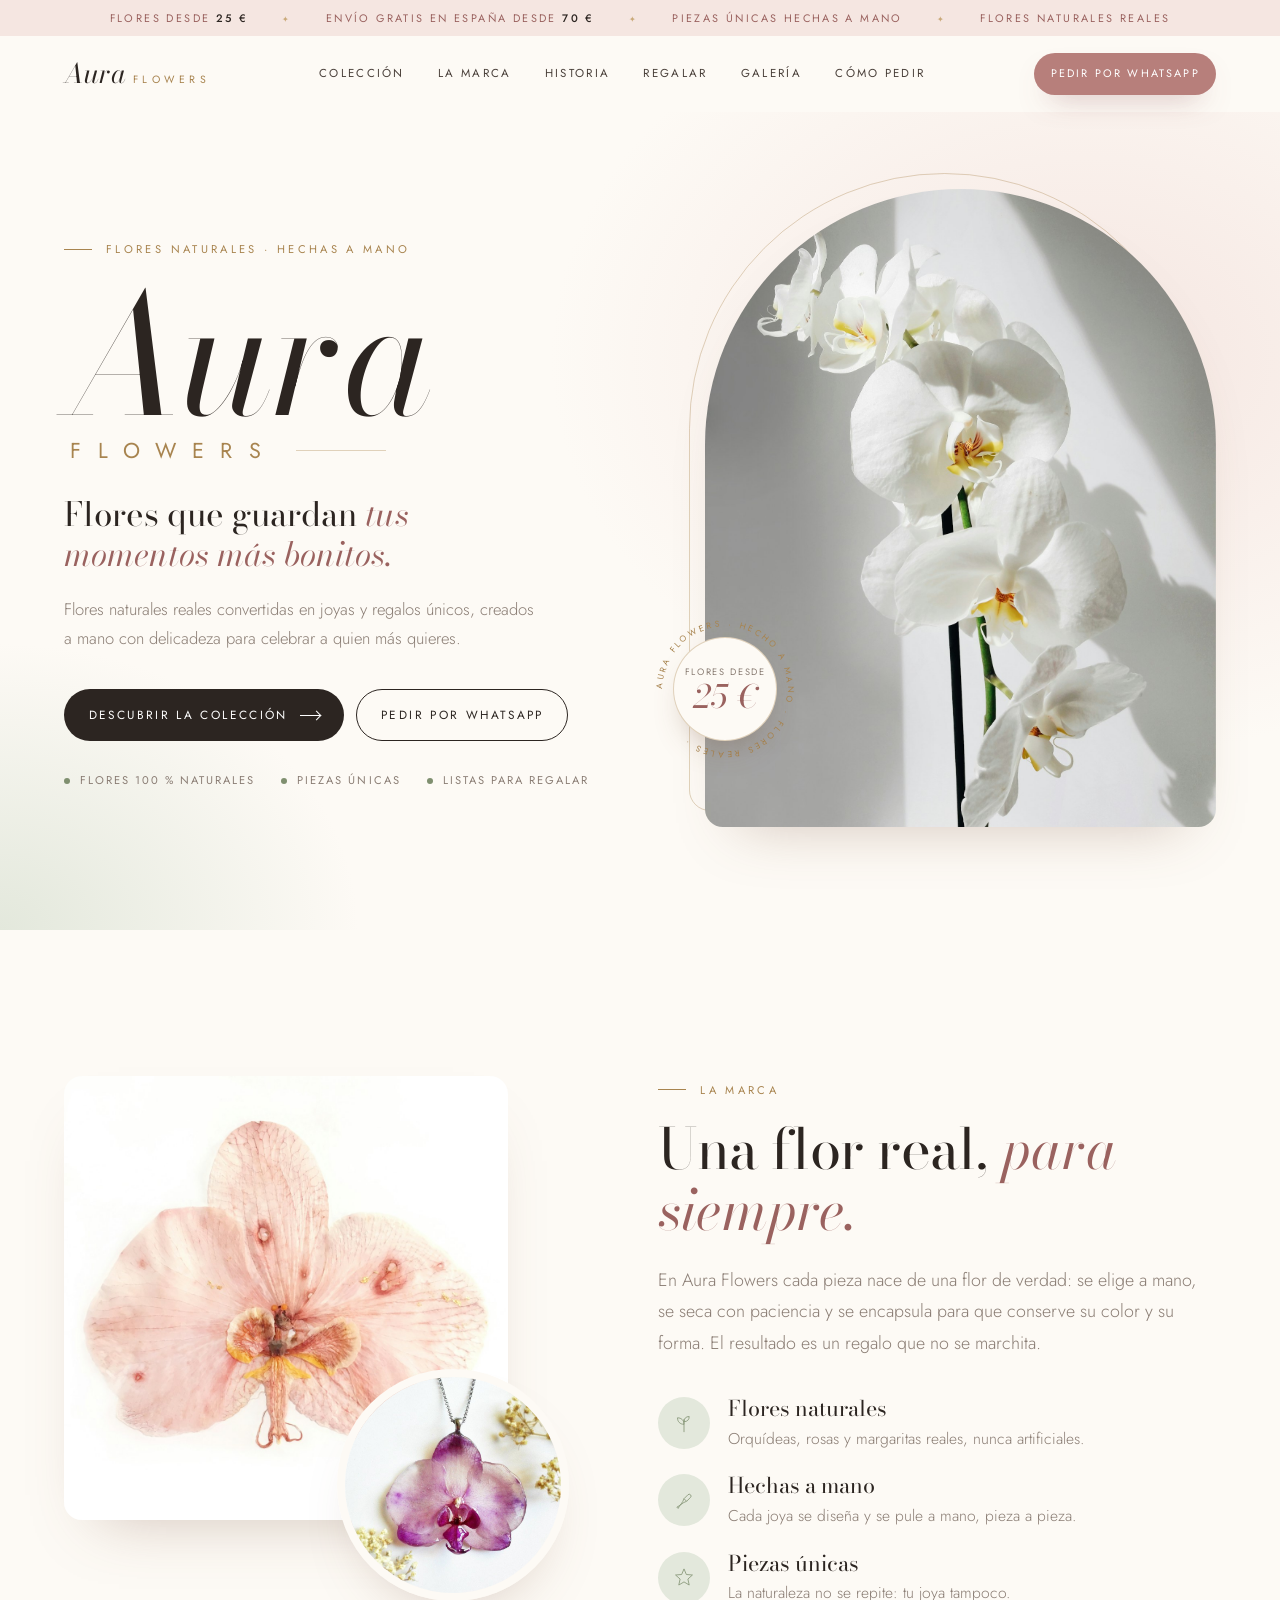
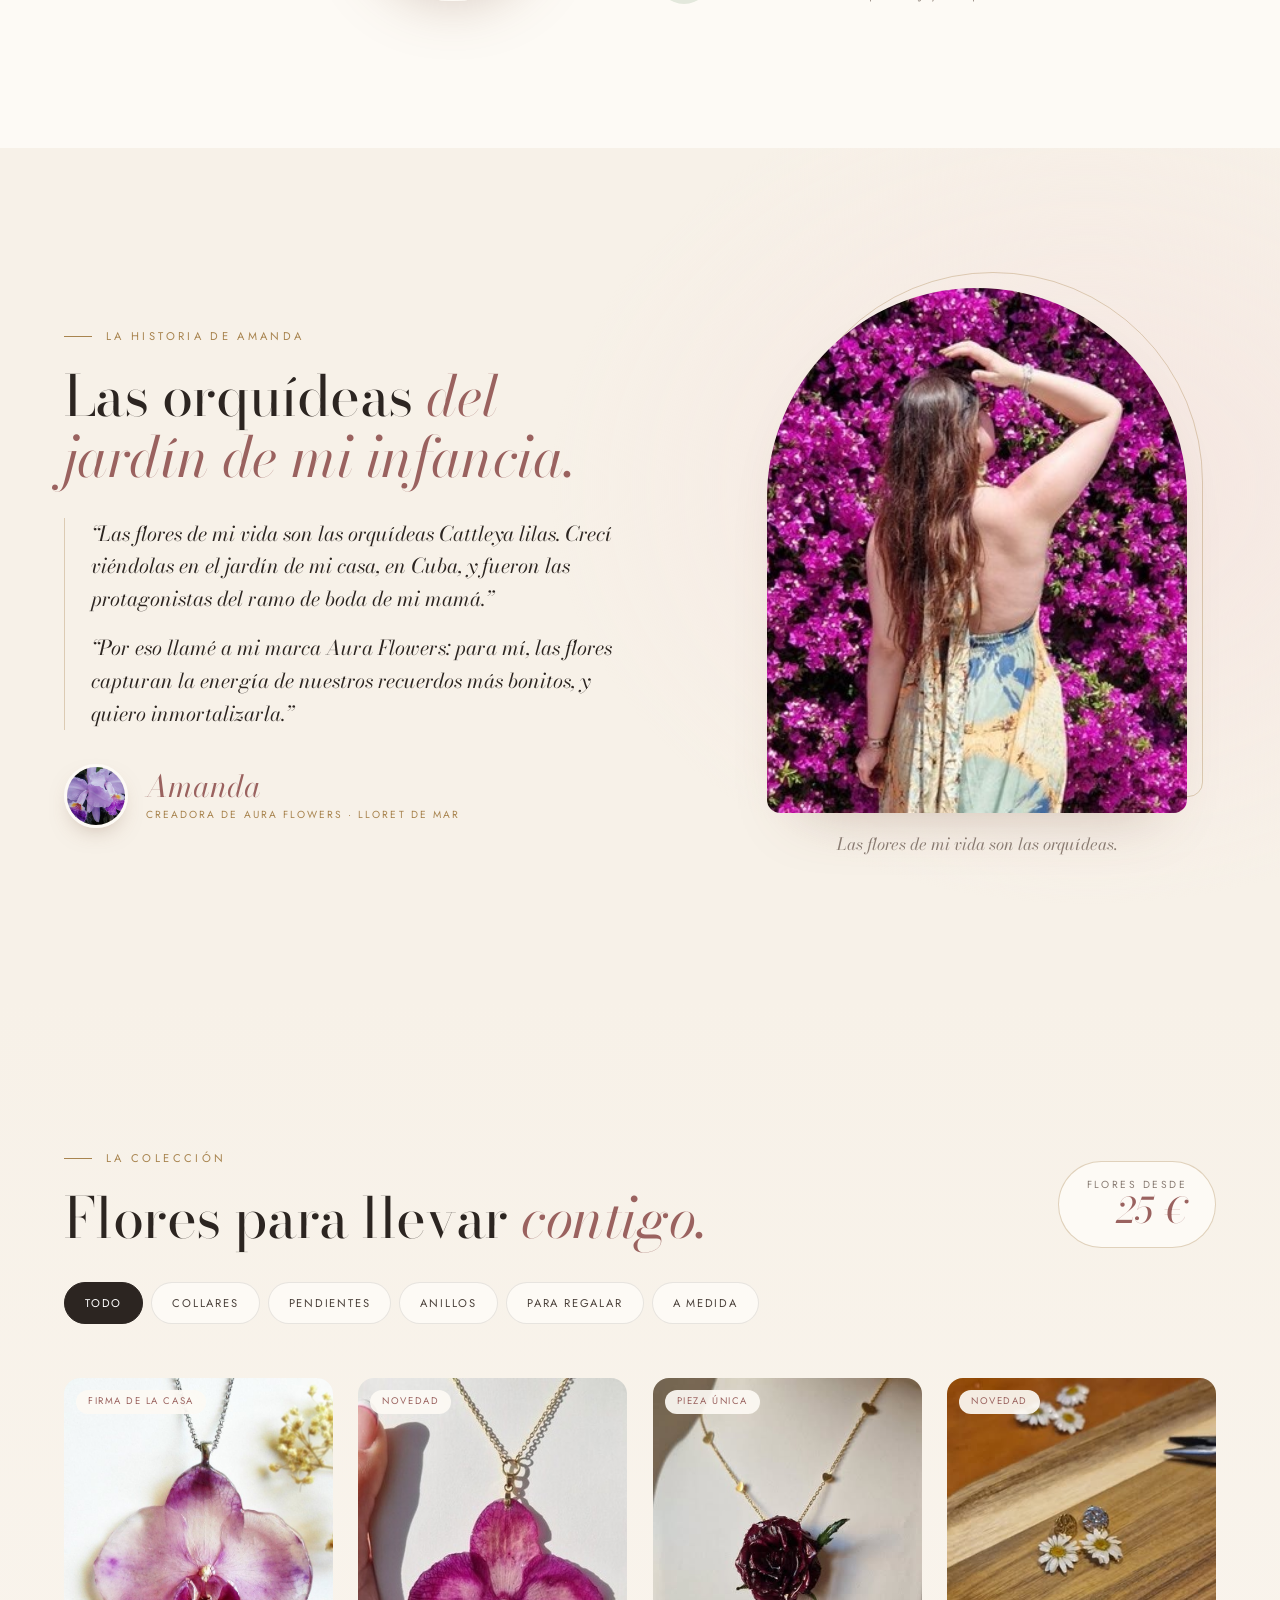
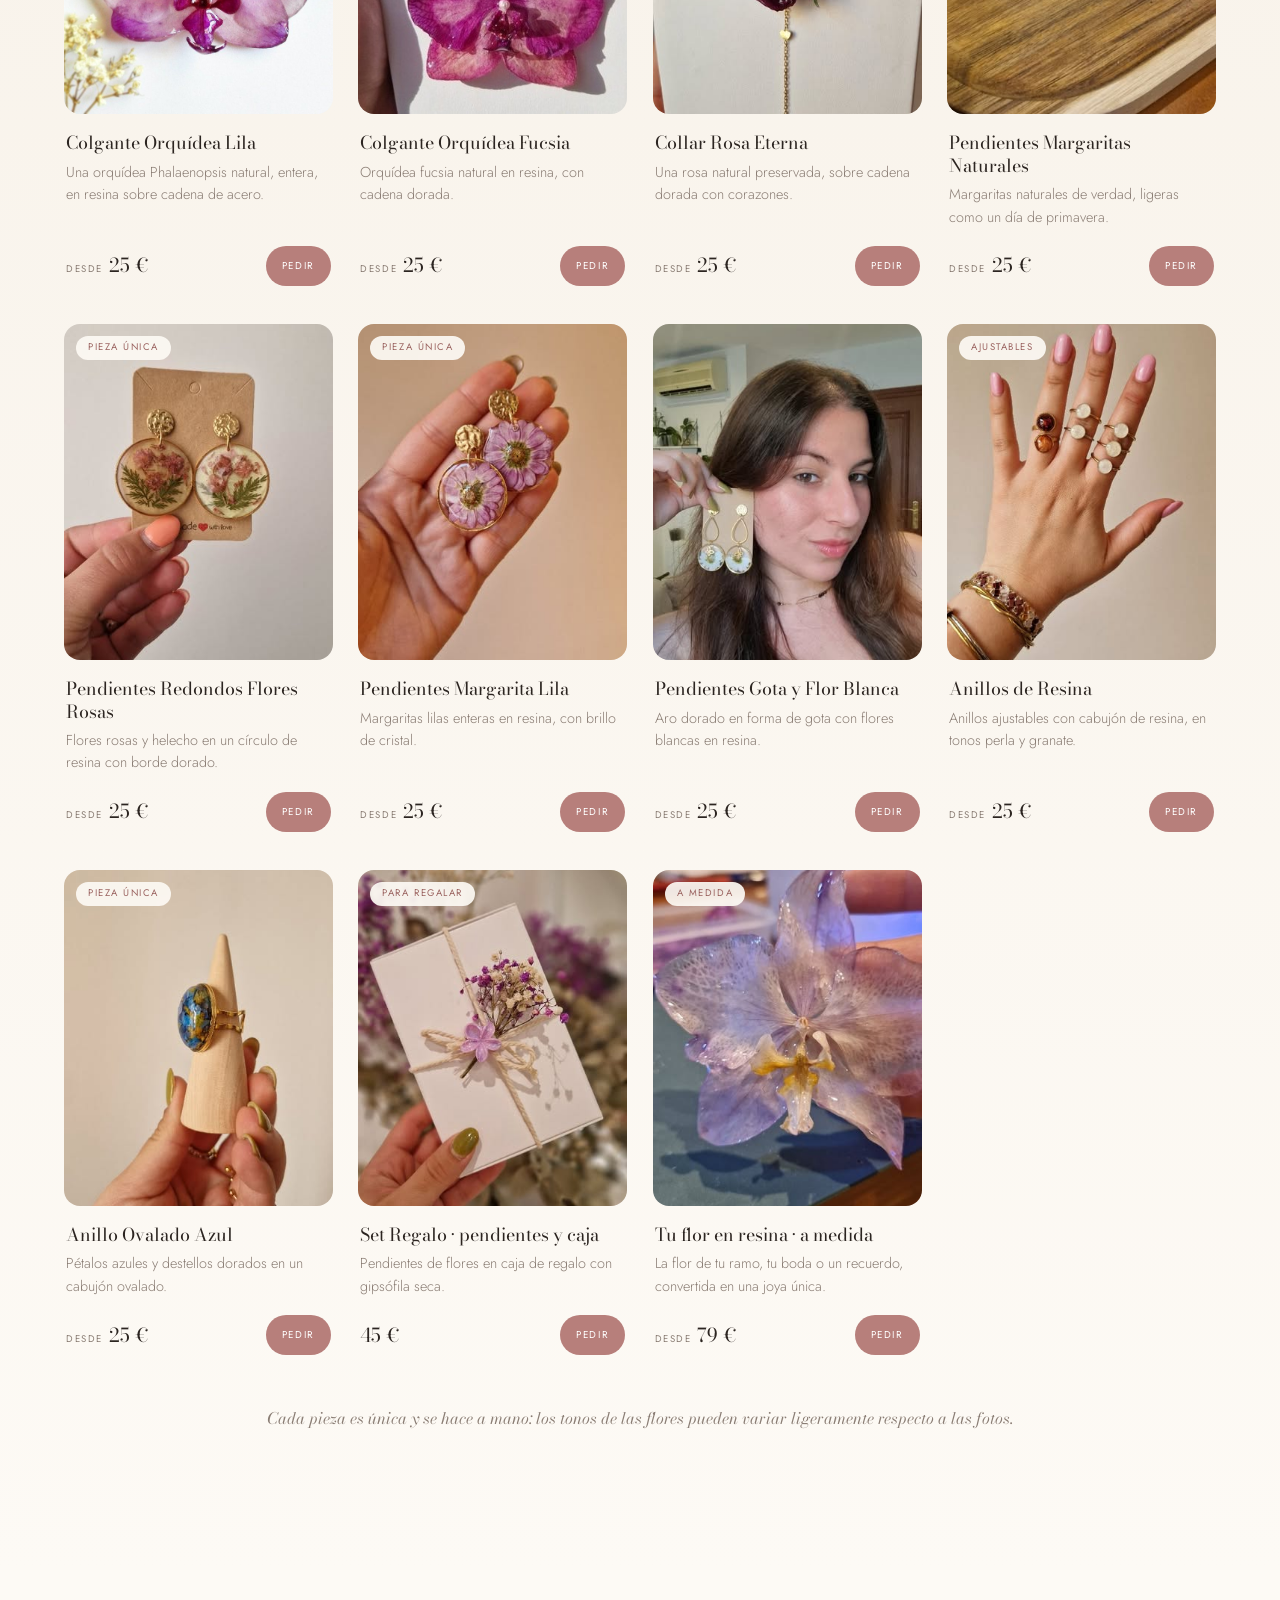
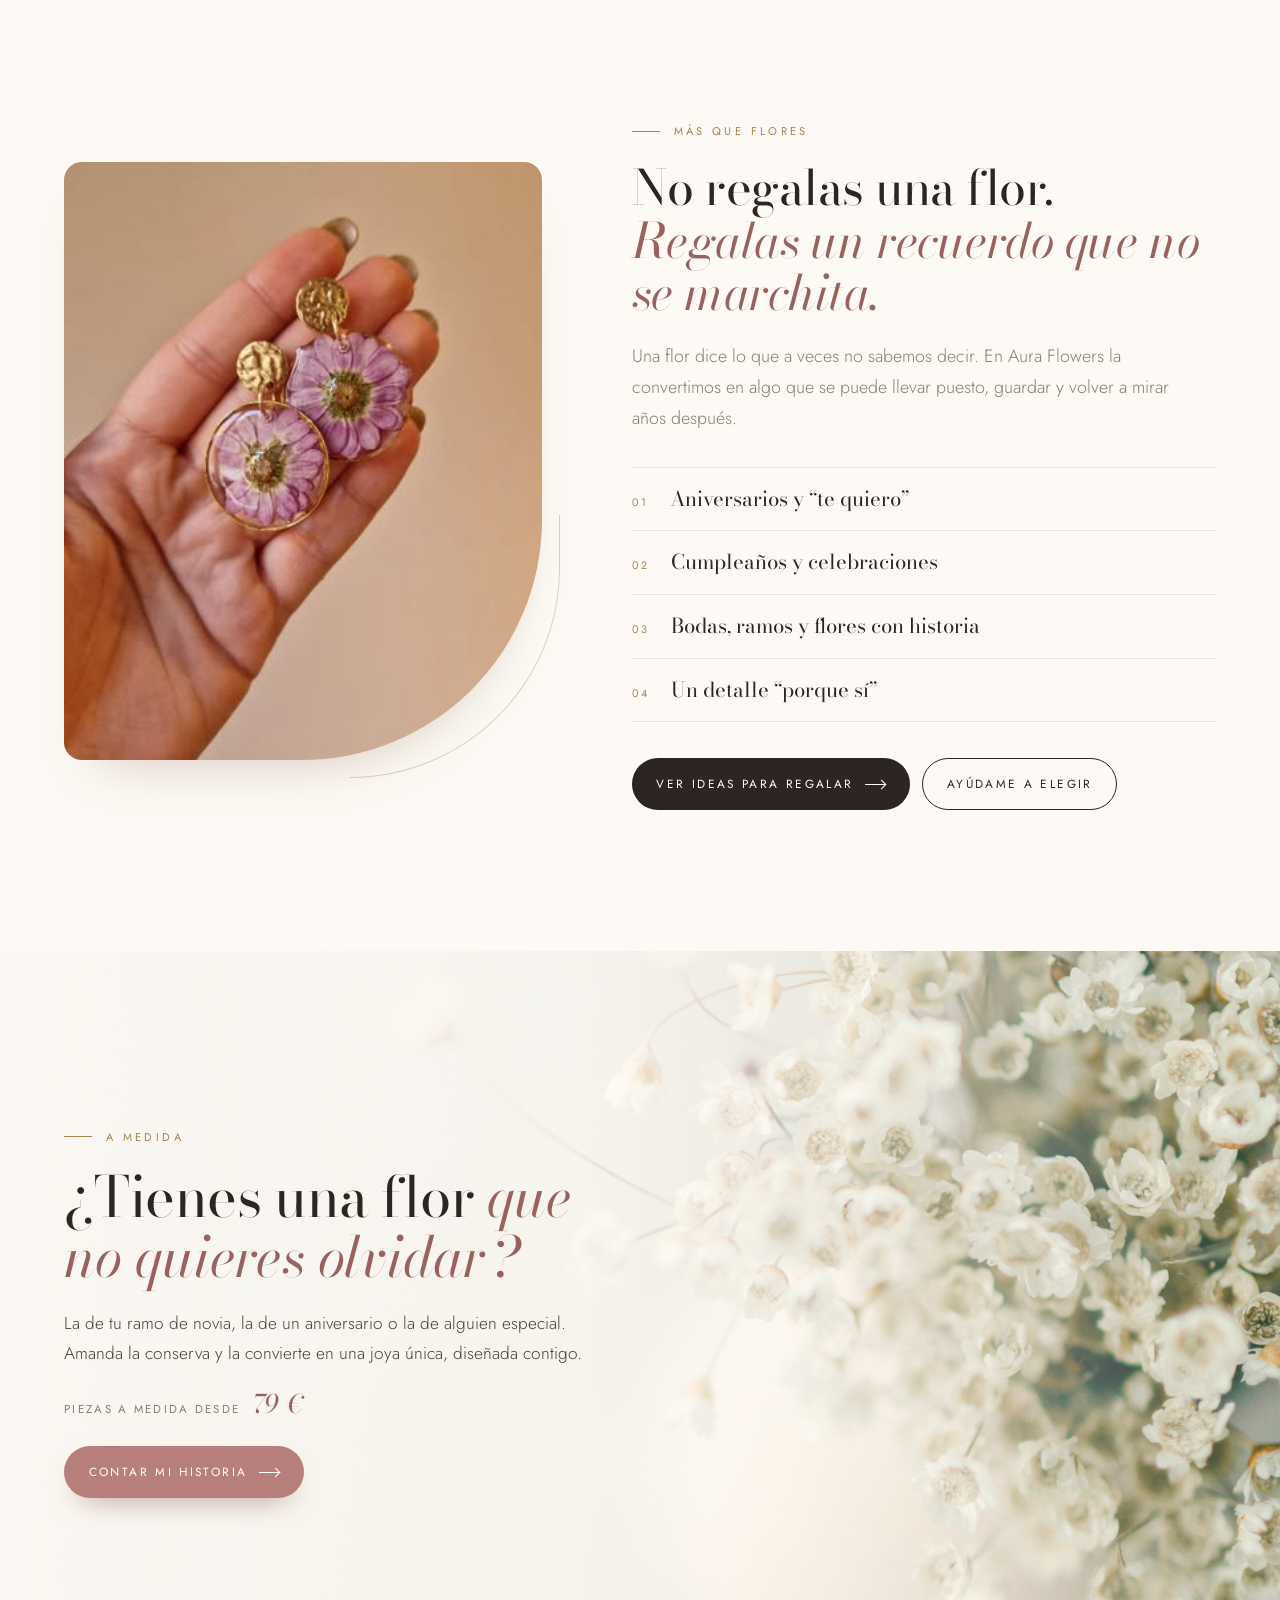
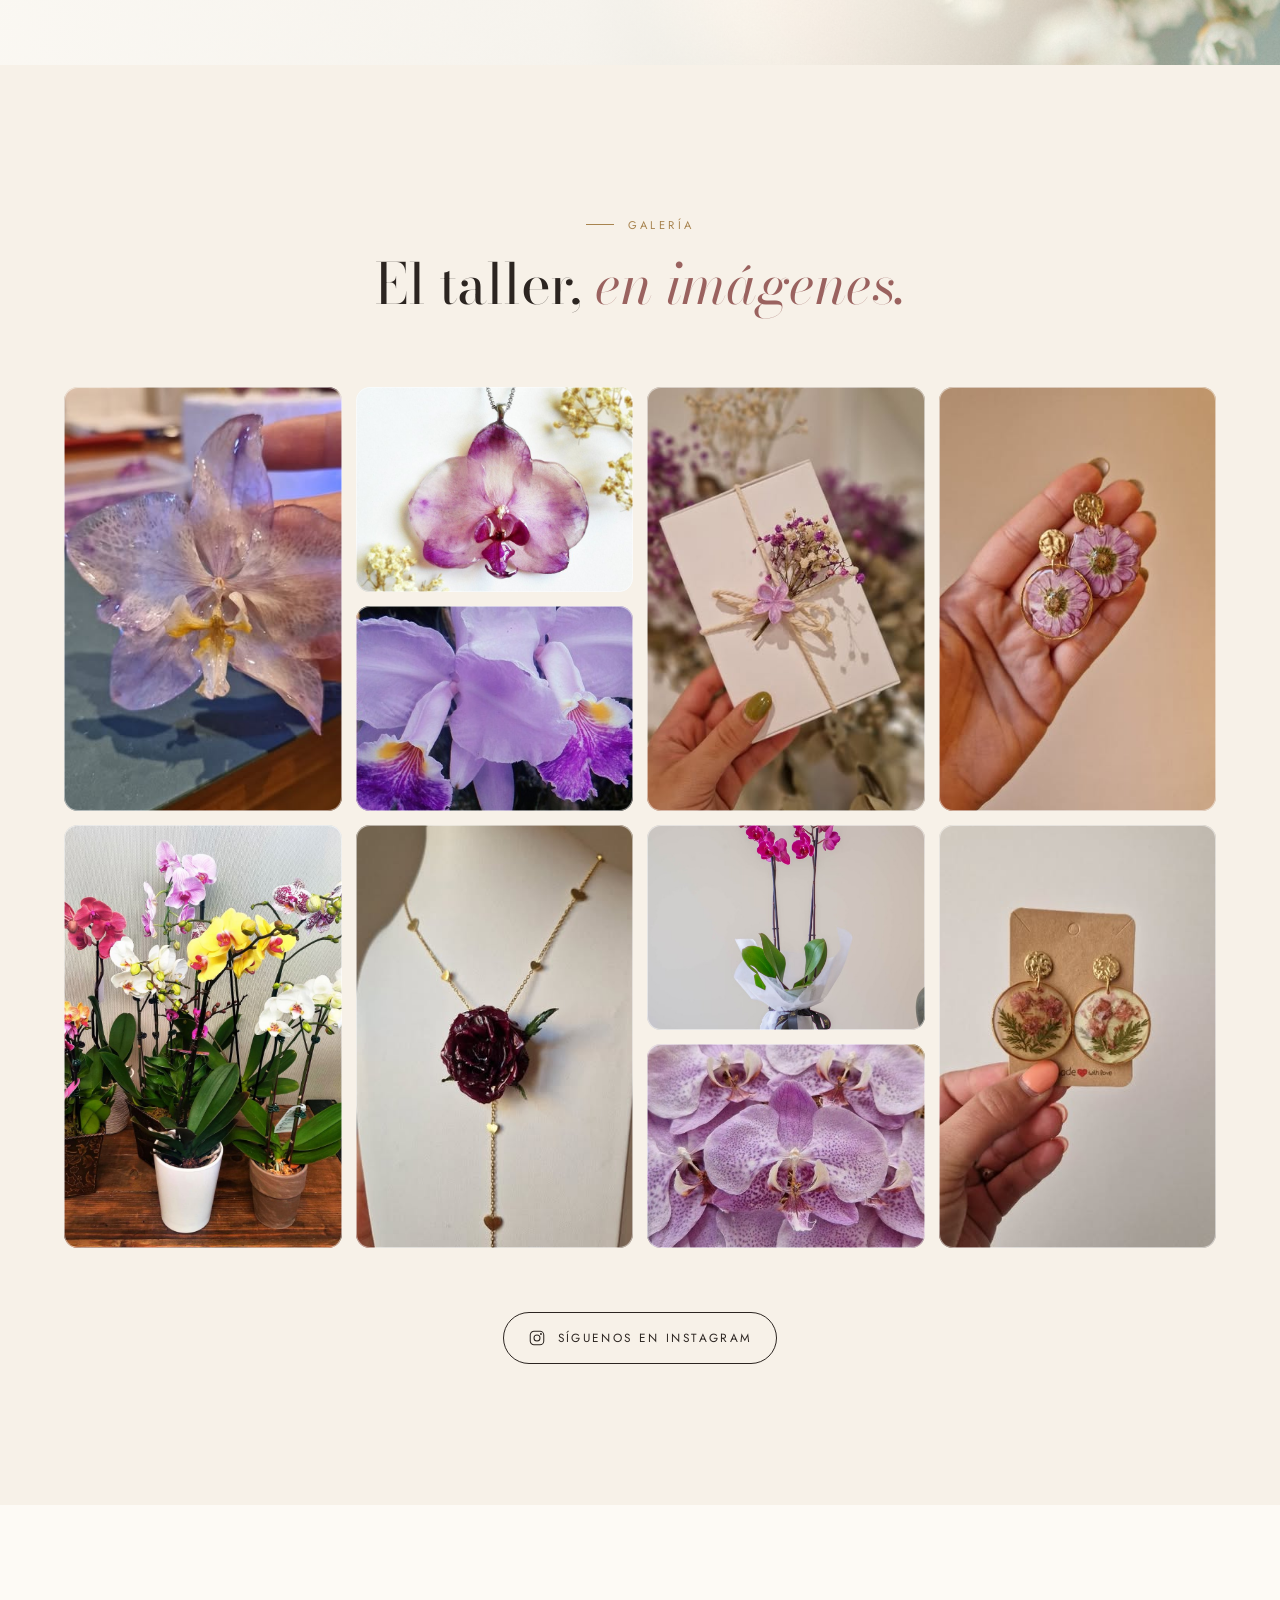
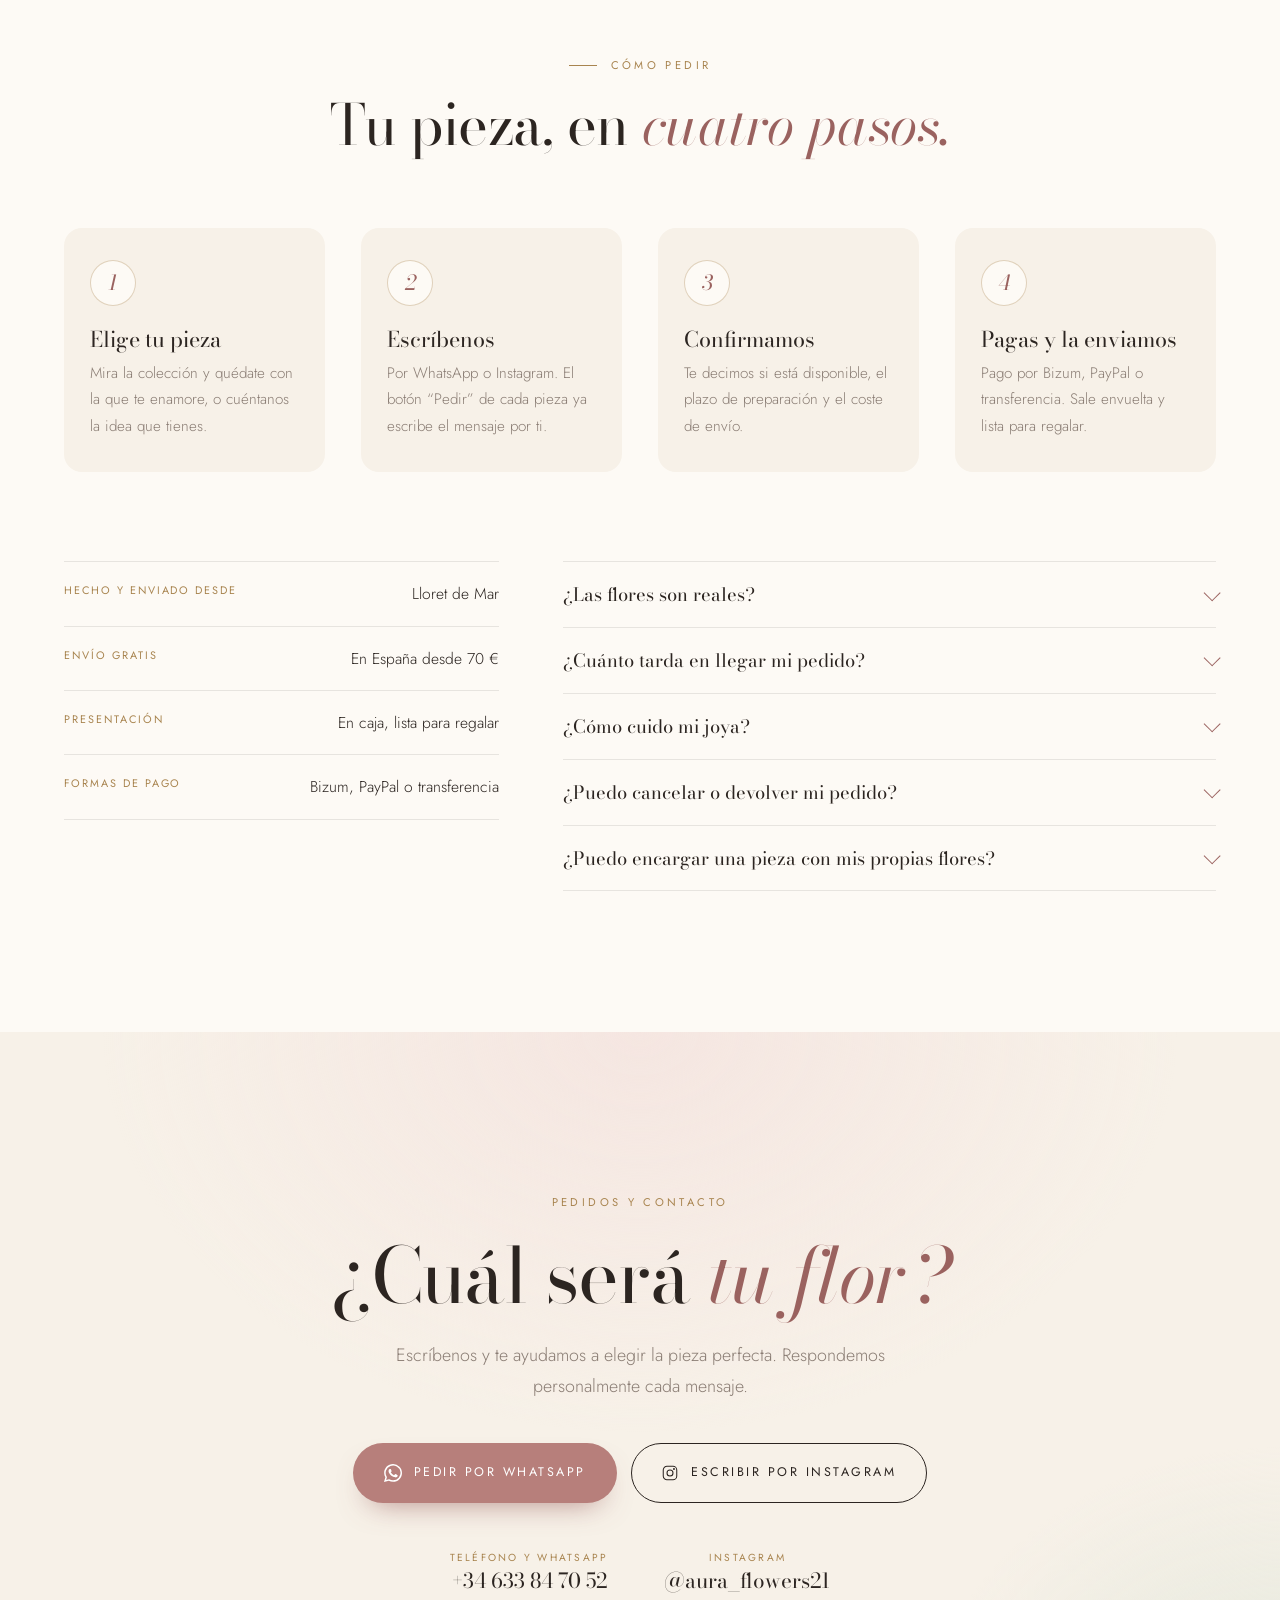
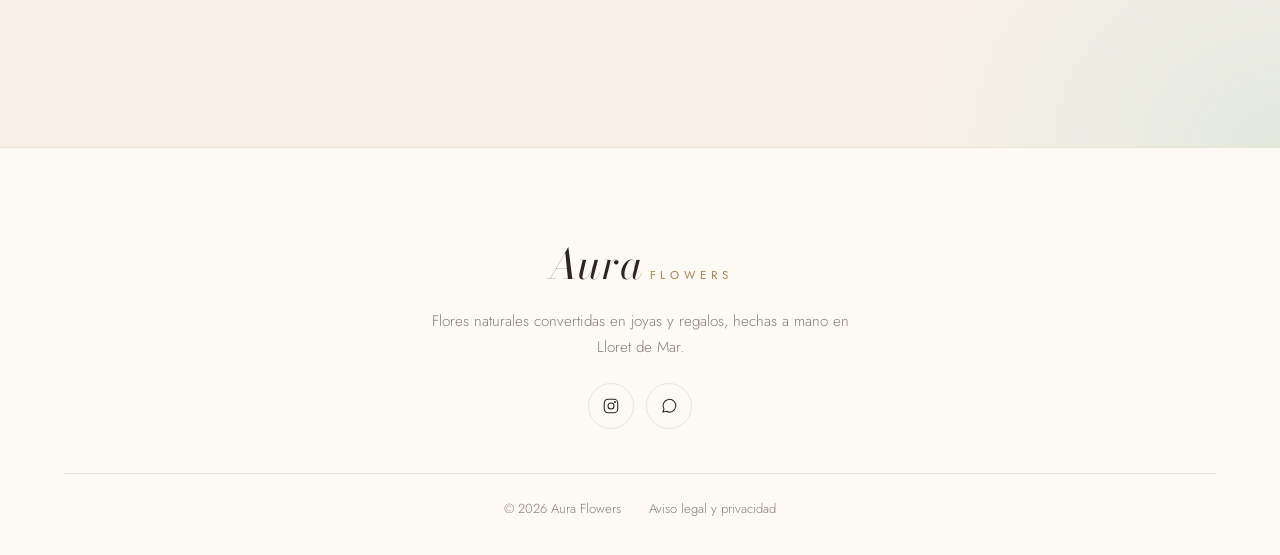
==== commit 630197a8: "Añadir movimiento sutil a las flores y cambiar la foto de la sección Regalar Co-Authored-By: Claude " ====
--- a/index.html
+++ b/index.html
@@ -160,7 +160,7 @@
   <section class="section gift" id="regalar" aria-labelledby="gift-title">
     <div class="container gift-grid">
       <div class="gift-media reveal reveal--left">
-        <img src="assets/img/momentos.jpg" alt="Una mano sostiene una flor seca a contraluz" width="1200" height="1500" loading="lazy" decoding="async">
+        <img src="assets/ig/ig-07.jpg" alt="Una mano sostiene unos pendientes con flores lilas naturales en resina" width="360" height="640" loading="lazy" decoding="async">
       </div>
       <div class="gift-text">
         <p class="kicker reveal">Más que flores</p>
--- a/css/styles.css
+++ b/css/styles.css
@@ -138,6 +138,15 @@
 .js .hero-in { opacity: 0; transform: translateY(26px); animation: heroIn 1.3s var(--ease) forwards; animation-delay: calc(.1s + var(--i, 0) * .13s); }
 @keyframes heroIn { to { opacity: 1; transform: none; } }
 
+/* Flores con vida: vaivén lento y sutil, como mecidas por una brisa */
+@keyframes breeze { 0% { transform: scale(1); } 50% { transform: scale(1.045) translate(-.6%, -.8%) rotate(.3deg); } 100% { transform: scale(1.035) translate(.6%, -.3%) rotate(-.25deg); } }
+@keyframes floatSoft { 0%, 100% { transform: translateY(0); } 50% { transform: translateY(-9px); } }
+@keyframes sway { 0%, 100% { transform: translateY(0) rotate(-2deg); } 50% { transform: translateY(-7px) rotate(2deg); } }
+.brand-img--main { animation: floatSoft 11s ease-in-out infinite; }
+.brand-img--small { transform-origin: 50% 0; animation: sway 8s ease-in-out -2s infinite; }
+.story-sign img { animation: sway 9s ease-in-out -4s infinite; }
+.gift-media img { animation: floatSoft 12s ease-in-out -5s infinite; }
+
 /* ==========================================================================
    HERO
    ========================================================================== */
@@ -159,7 +168,7 @@
 
 .hero-visual { position: relative; justify-self: end; width: min(100%, 520px); }
 .hero-img { display: block; position: relative; aspect-ratio: 4 / 5; overflow: hidden; border-radius: 260px 260px 18px 18px; box-shadow: var(--shadow); }
-.hero-img img { width: 100%; height: 100%; object-fit: cover; animation: slowzoom 22s ease-out both; }
+.hero-img img { width: 100%; height: 100%; object-fit: cover; animation: slowzoom 22s ease-out both, breeze 18s ease-in-out 22s infinite alternate; }
 @keyframes slowzoom { from { transform: scale(1.1); } to { transform: scale(1); } }
 .hero-visual::before { content: ""; position: absolute; inset: -16px 16px 16px -16px; border: 1px solid var(--line-gold); border-radius: 270px 270px 22px 22px; z-index: -1; }
 .price-seal { position: absolute; left: -58px; bottom: 60px; width: 156px; height: 156px; display: grid; place-items: center; }
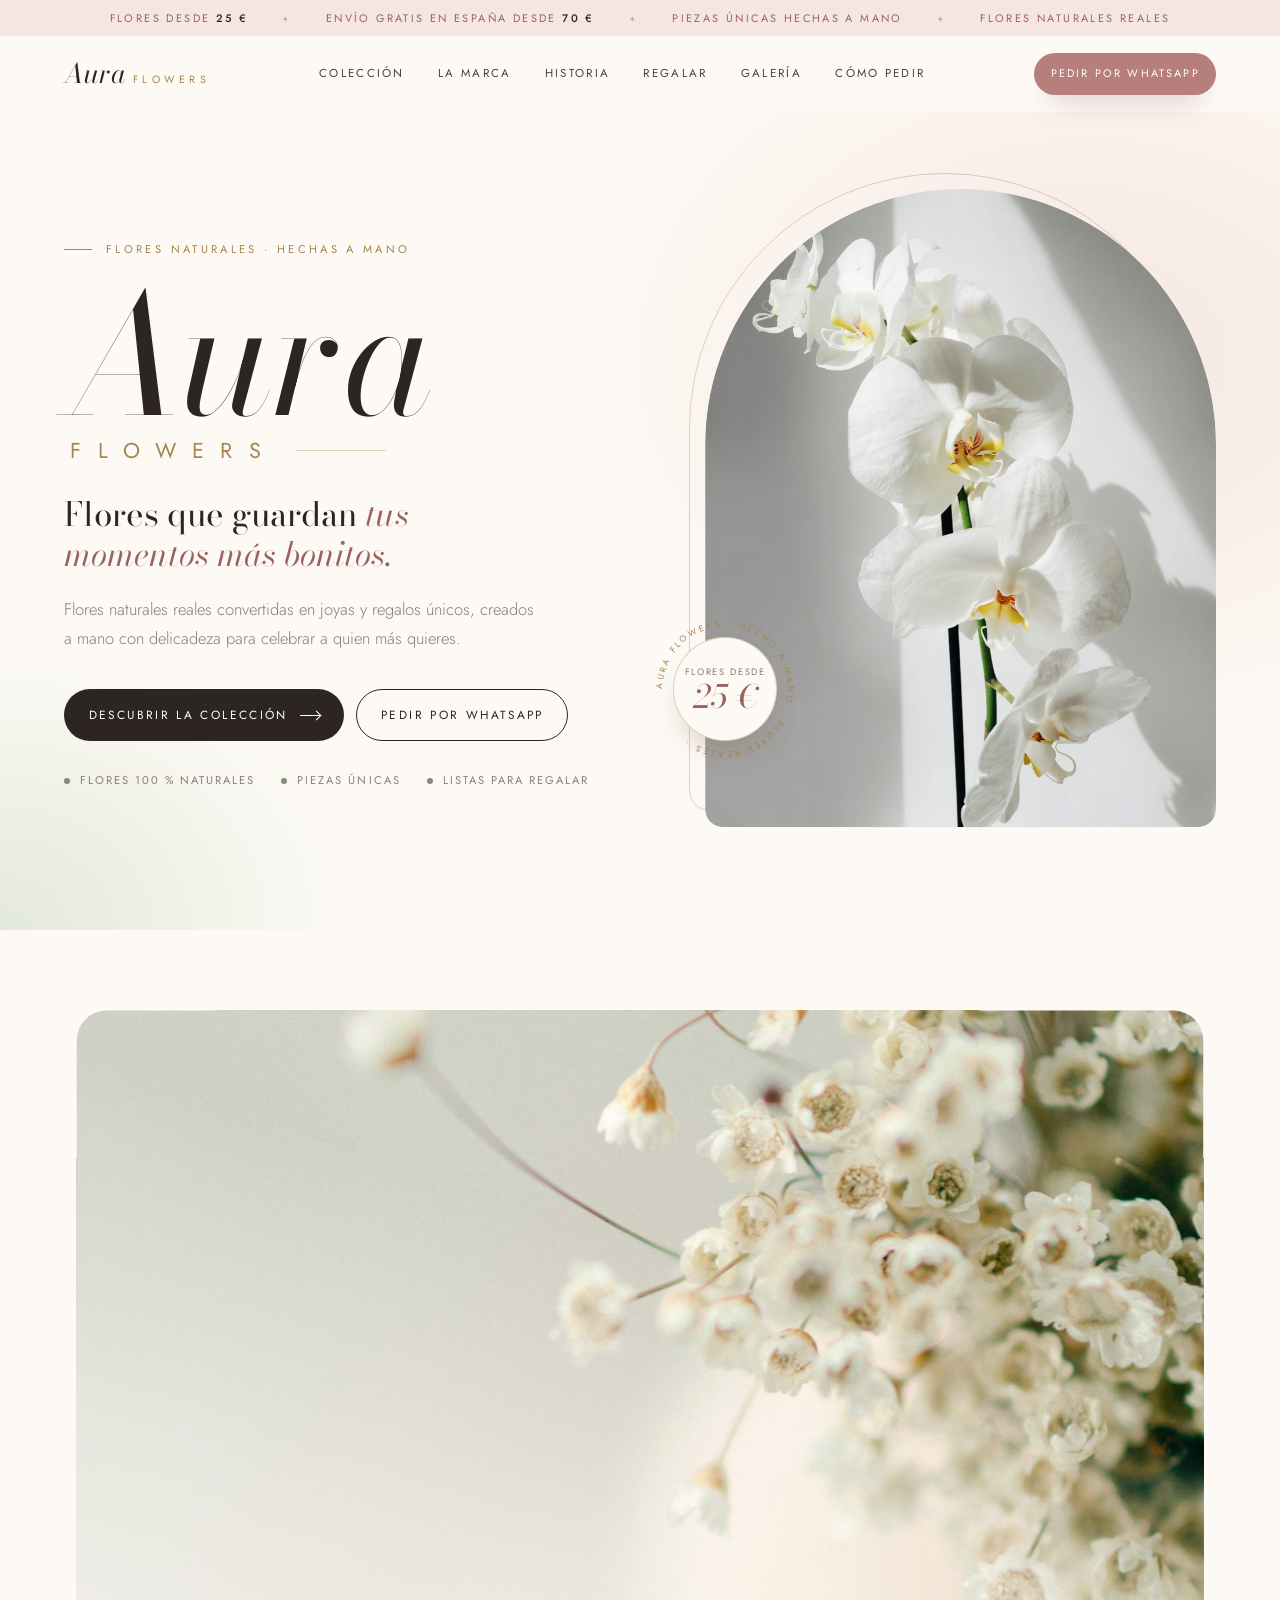
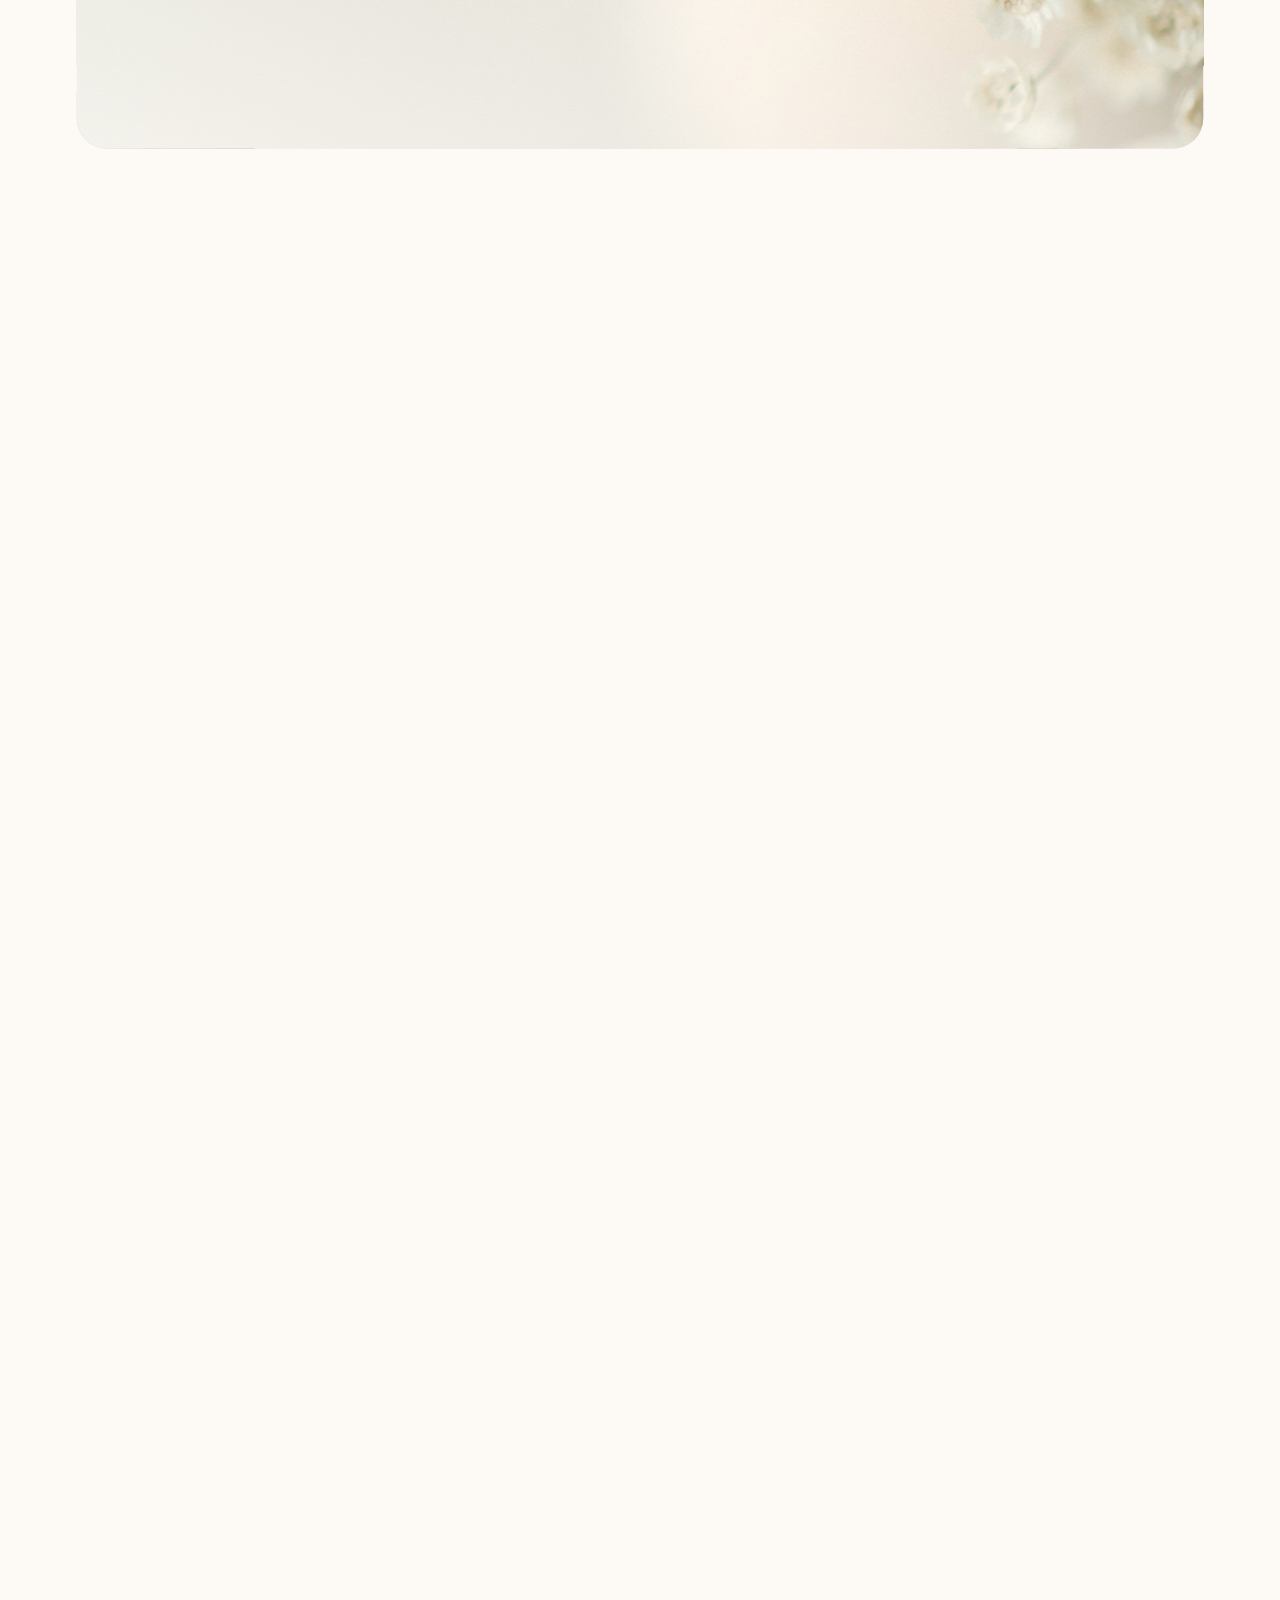
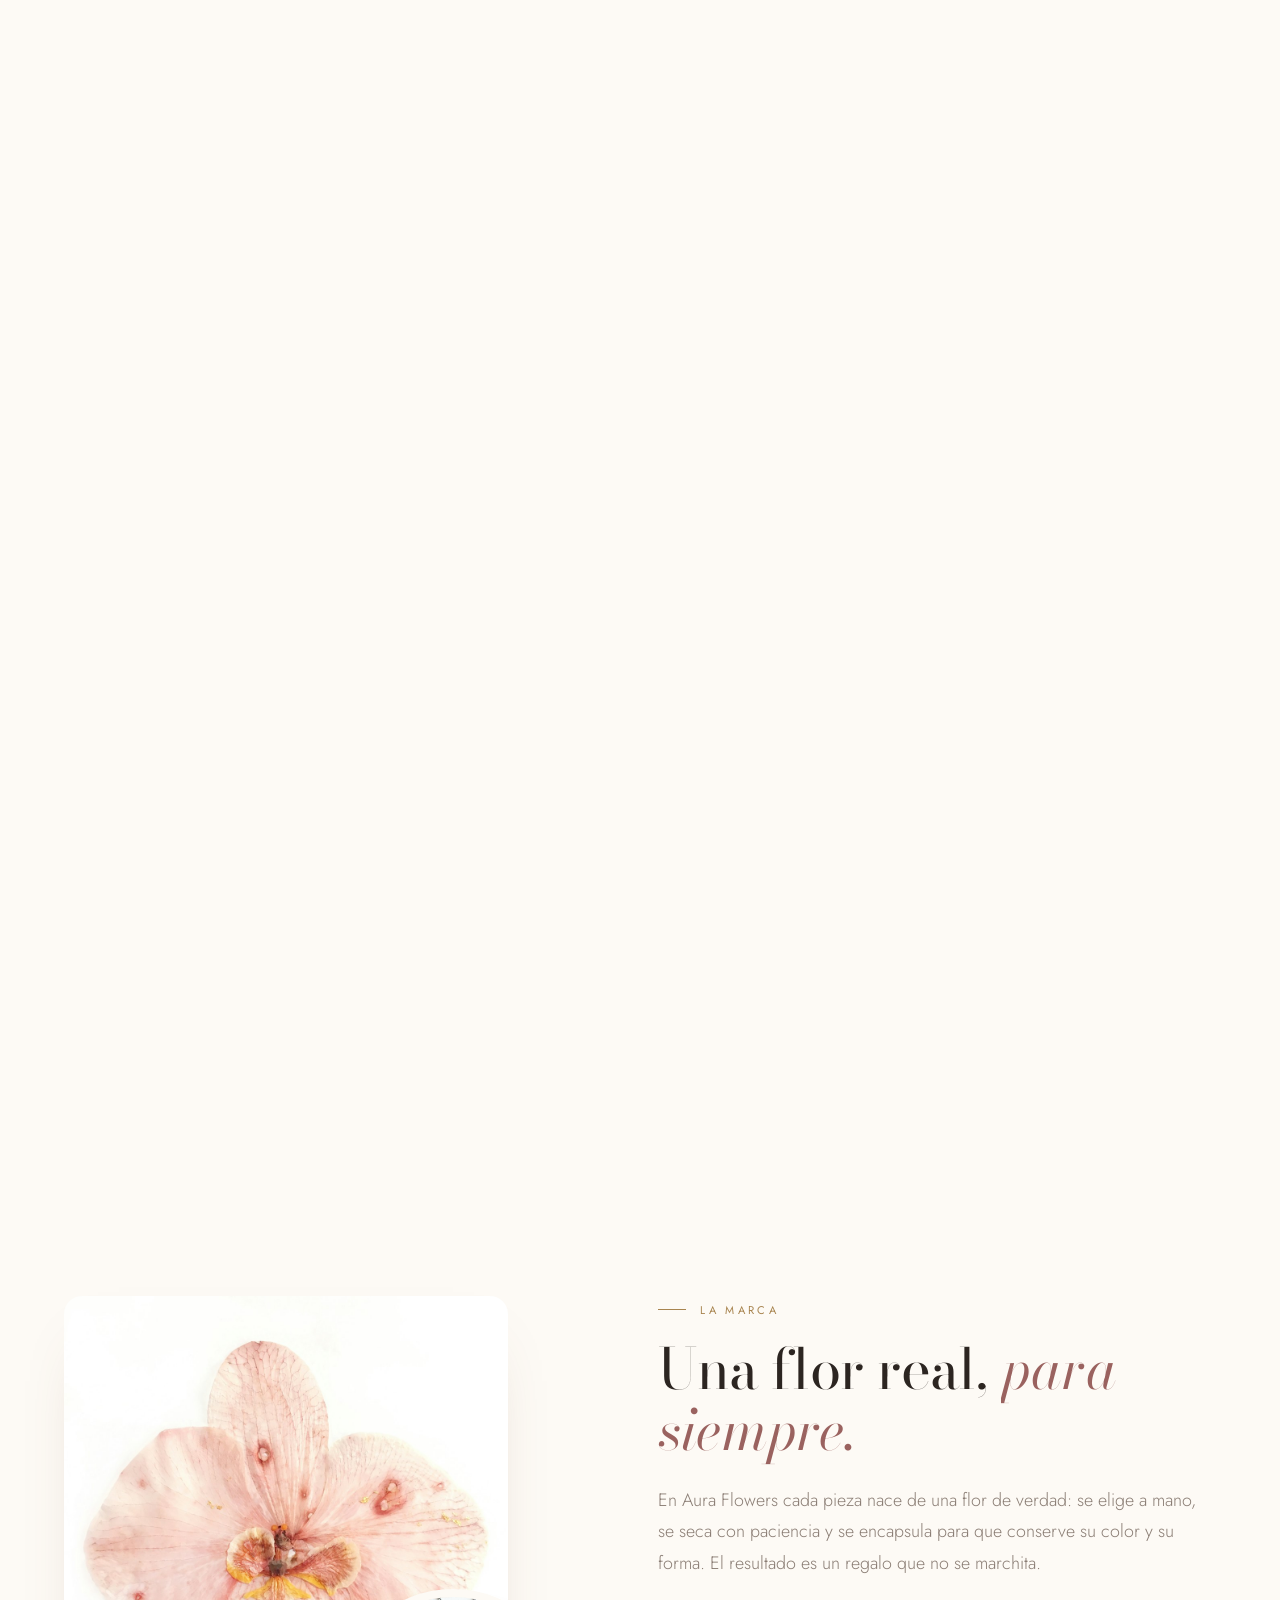
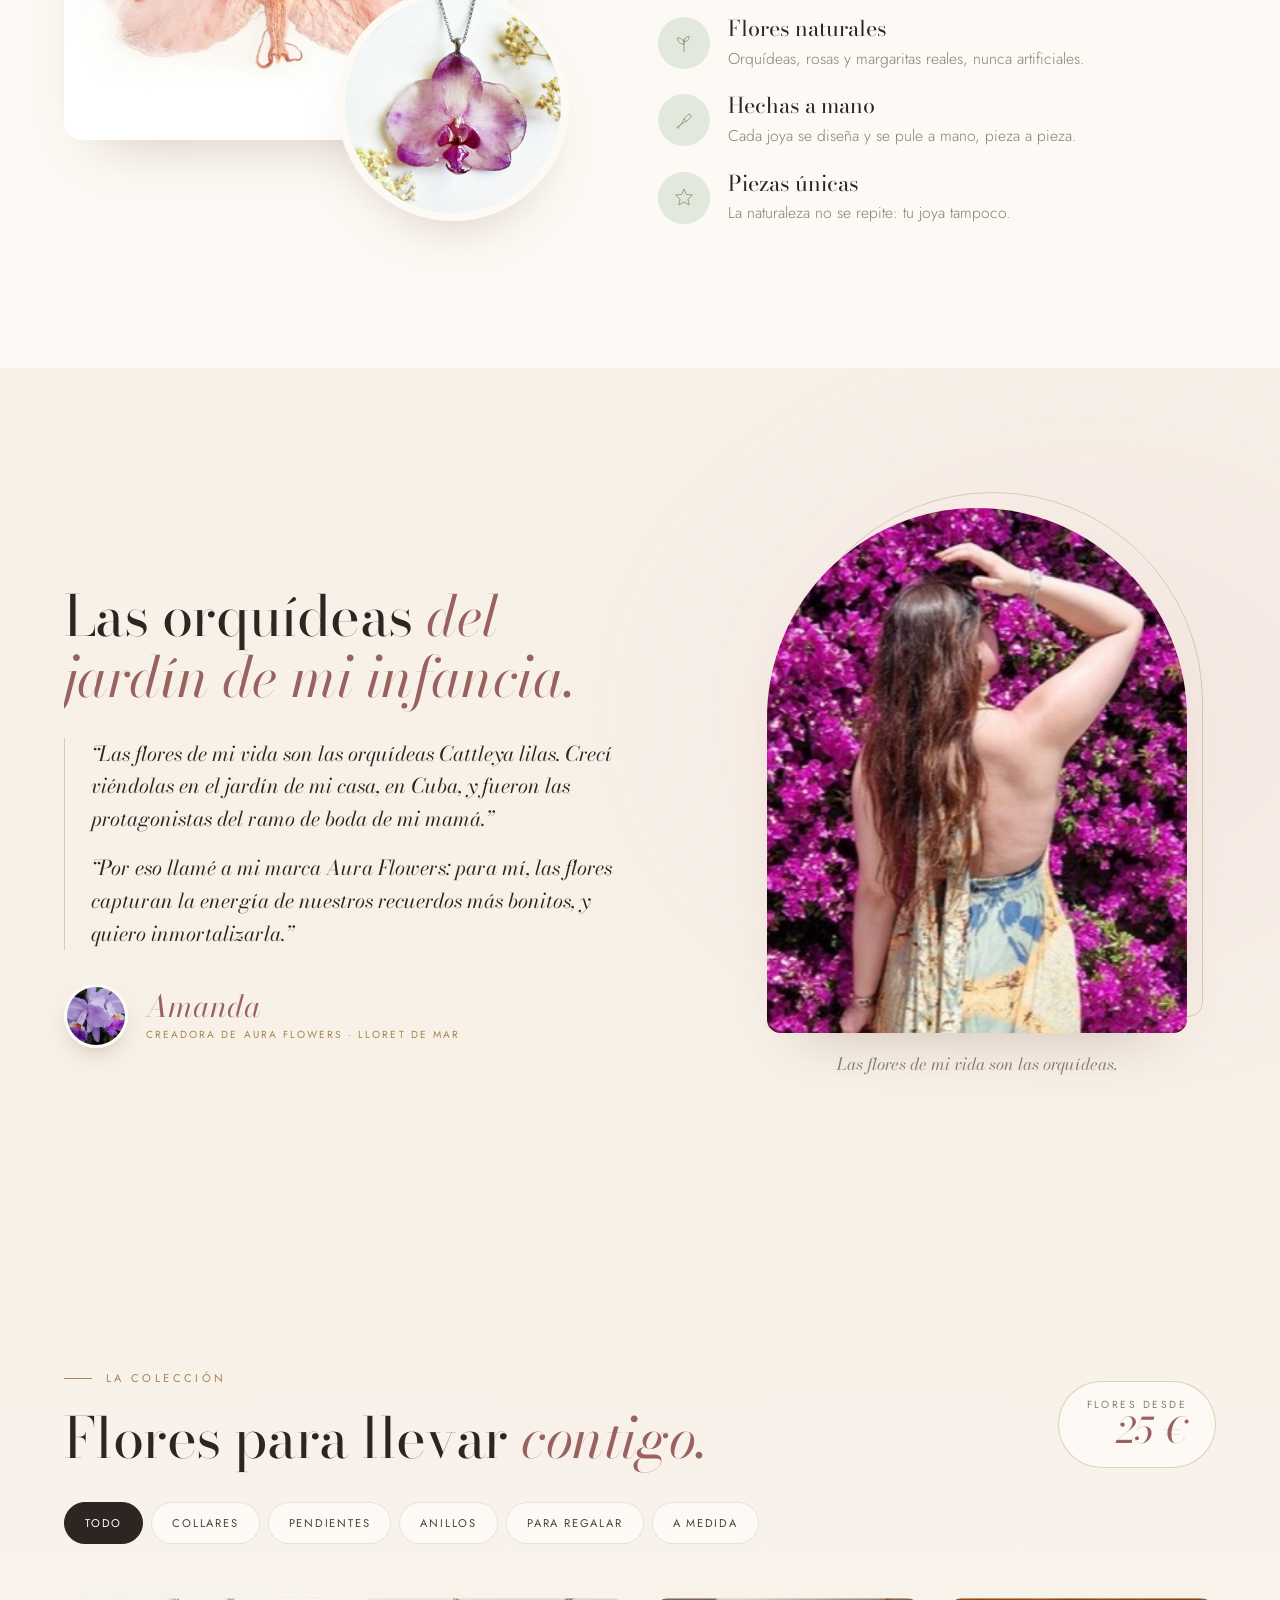
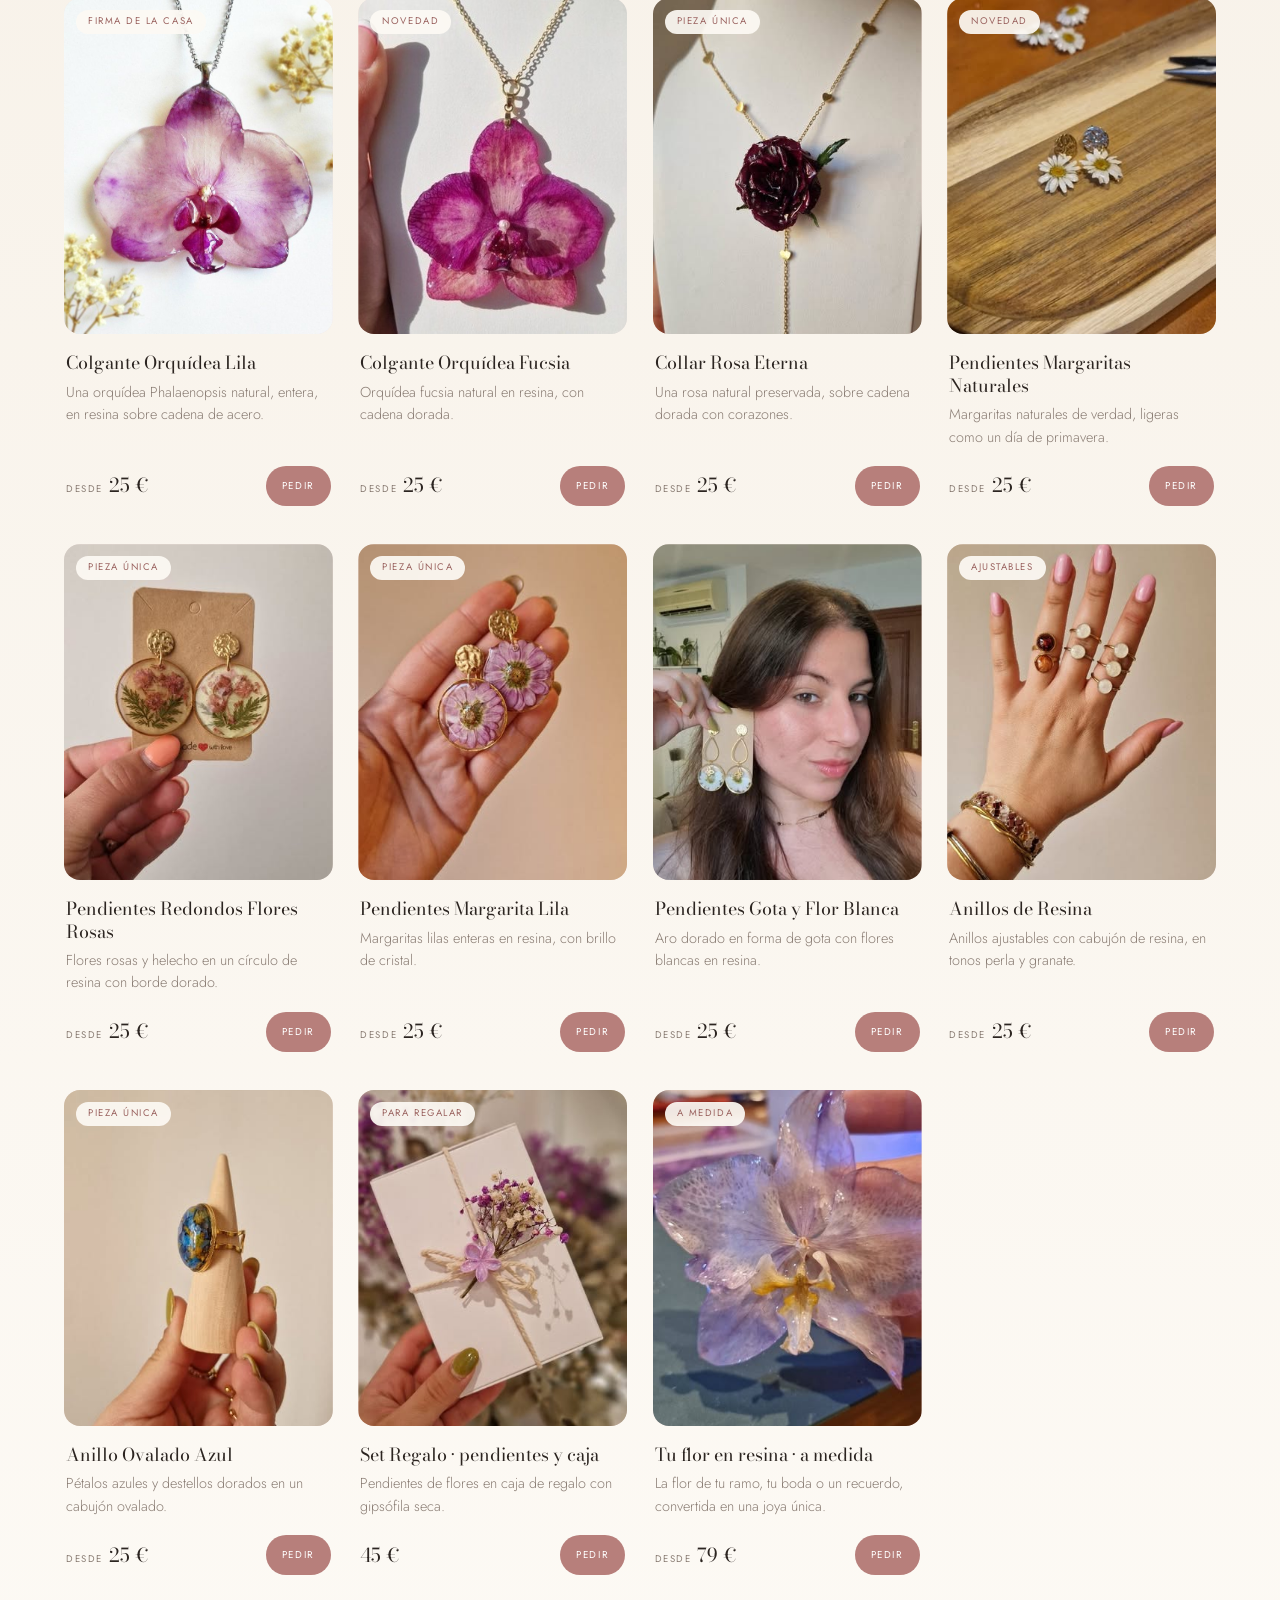
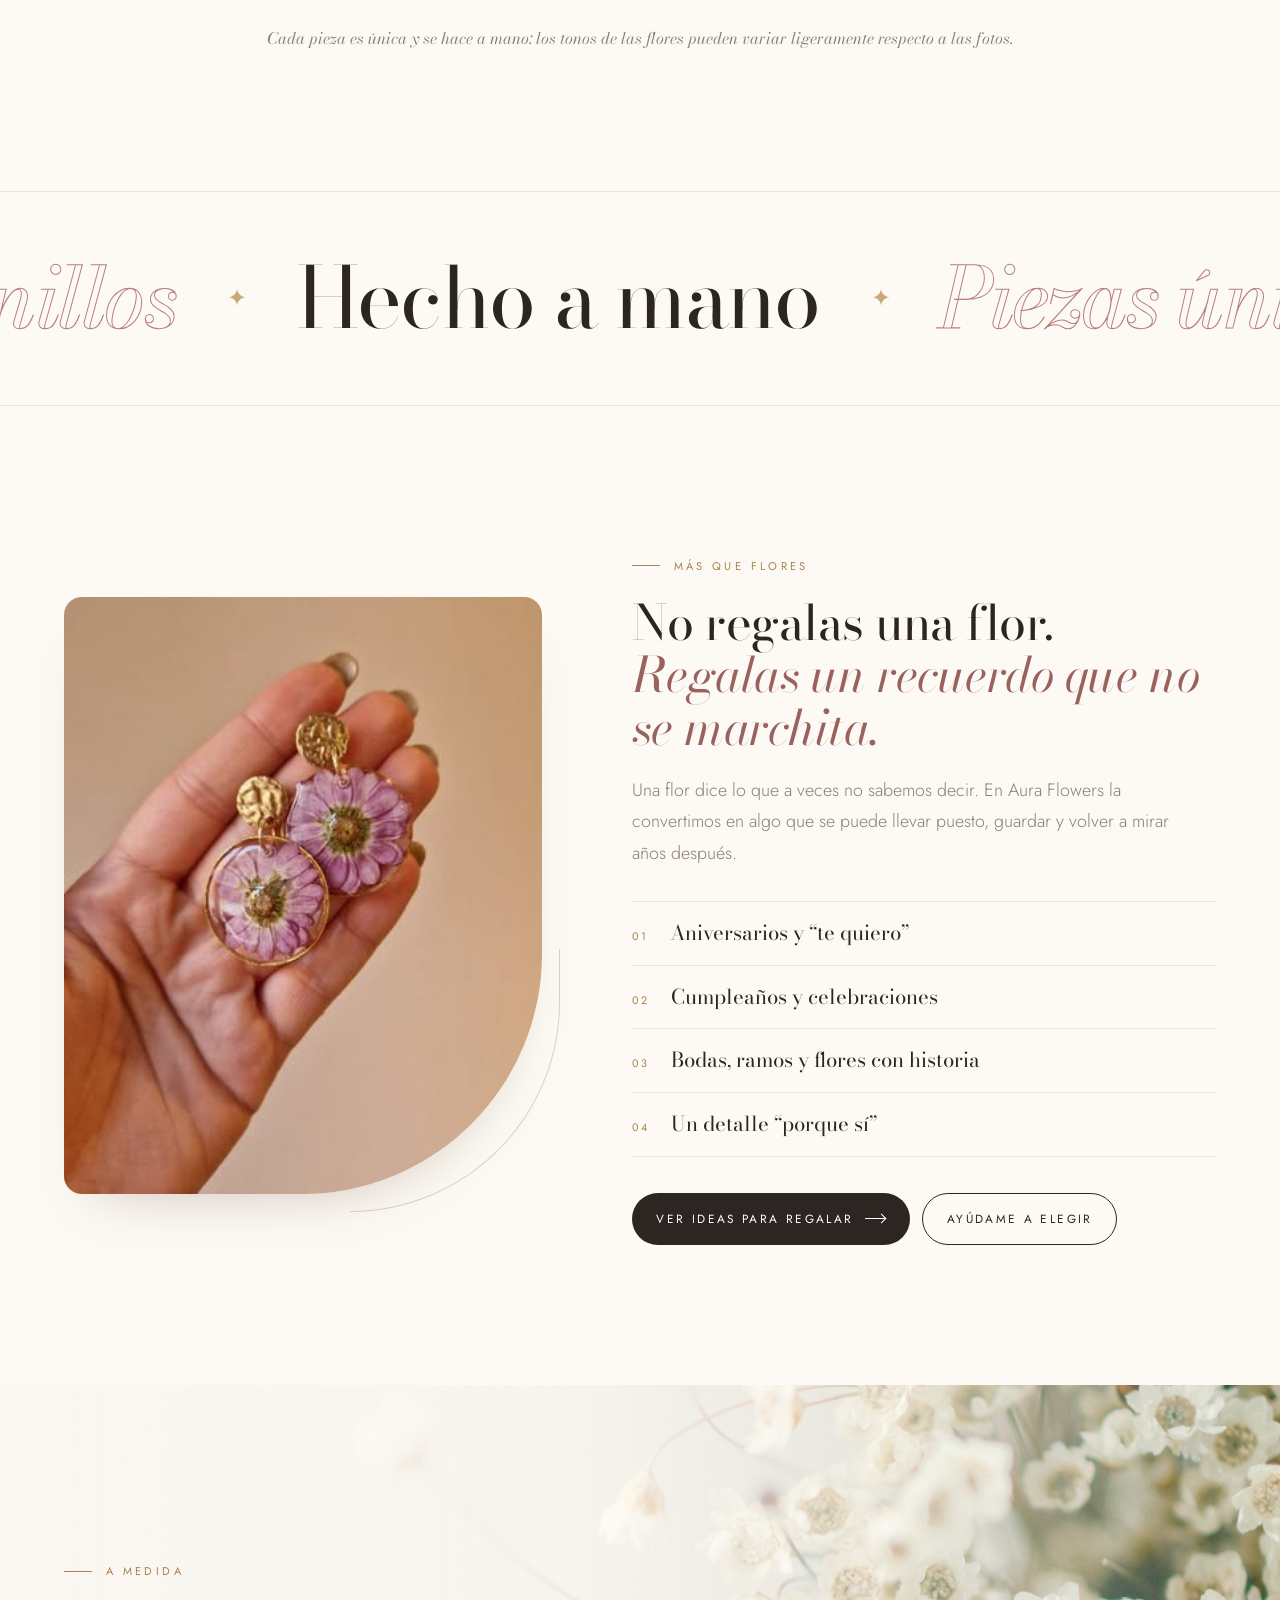
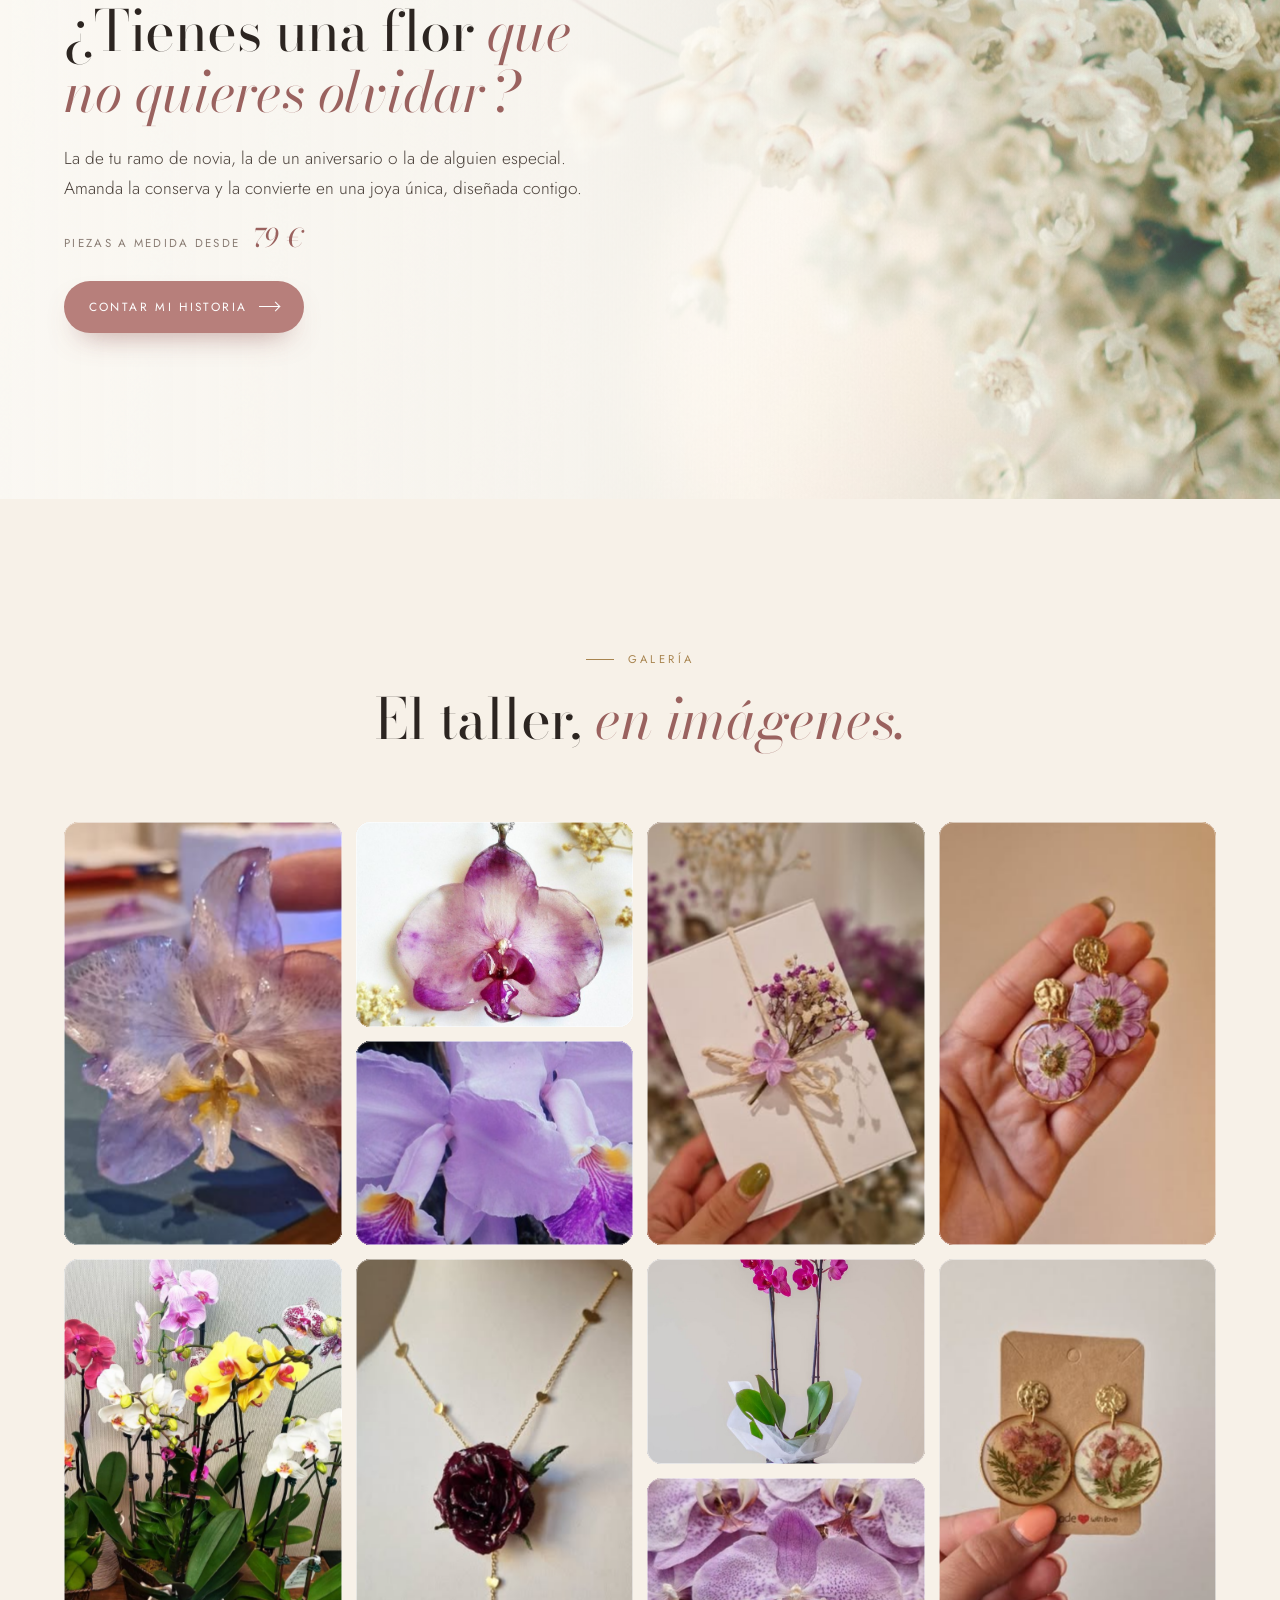
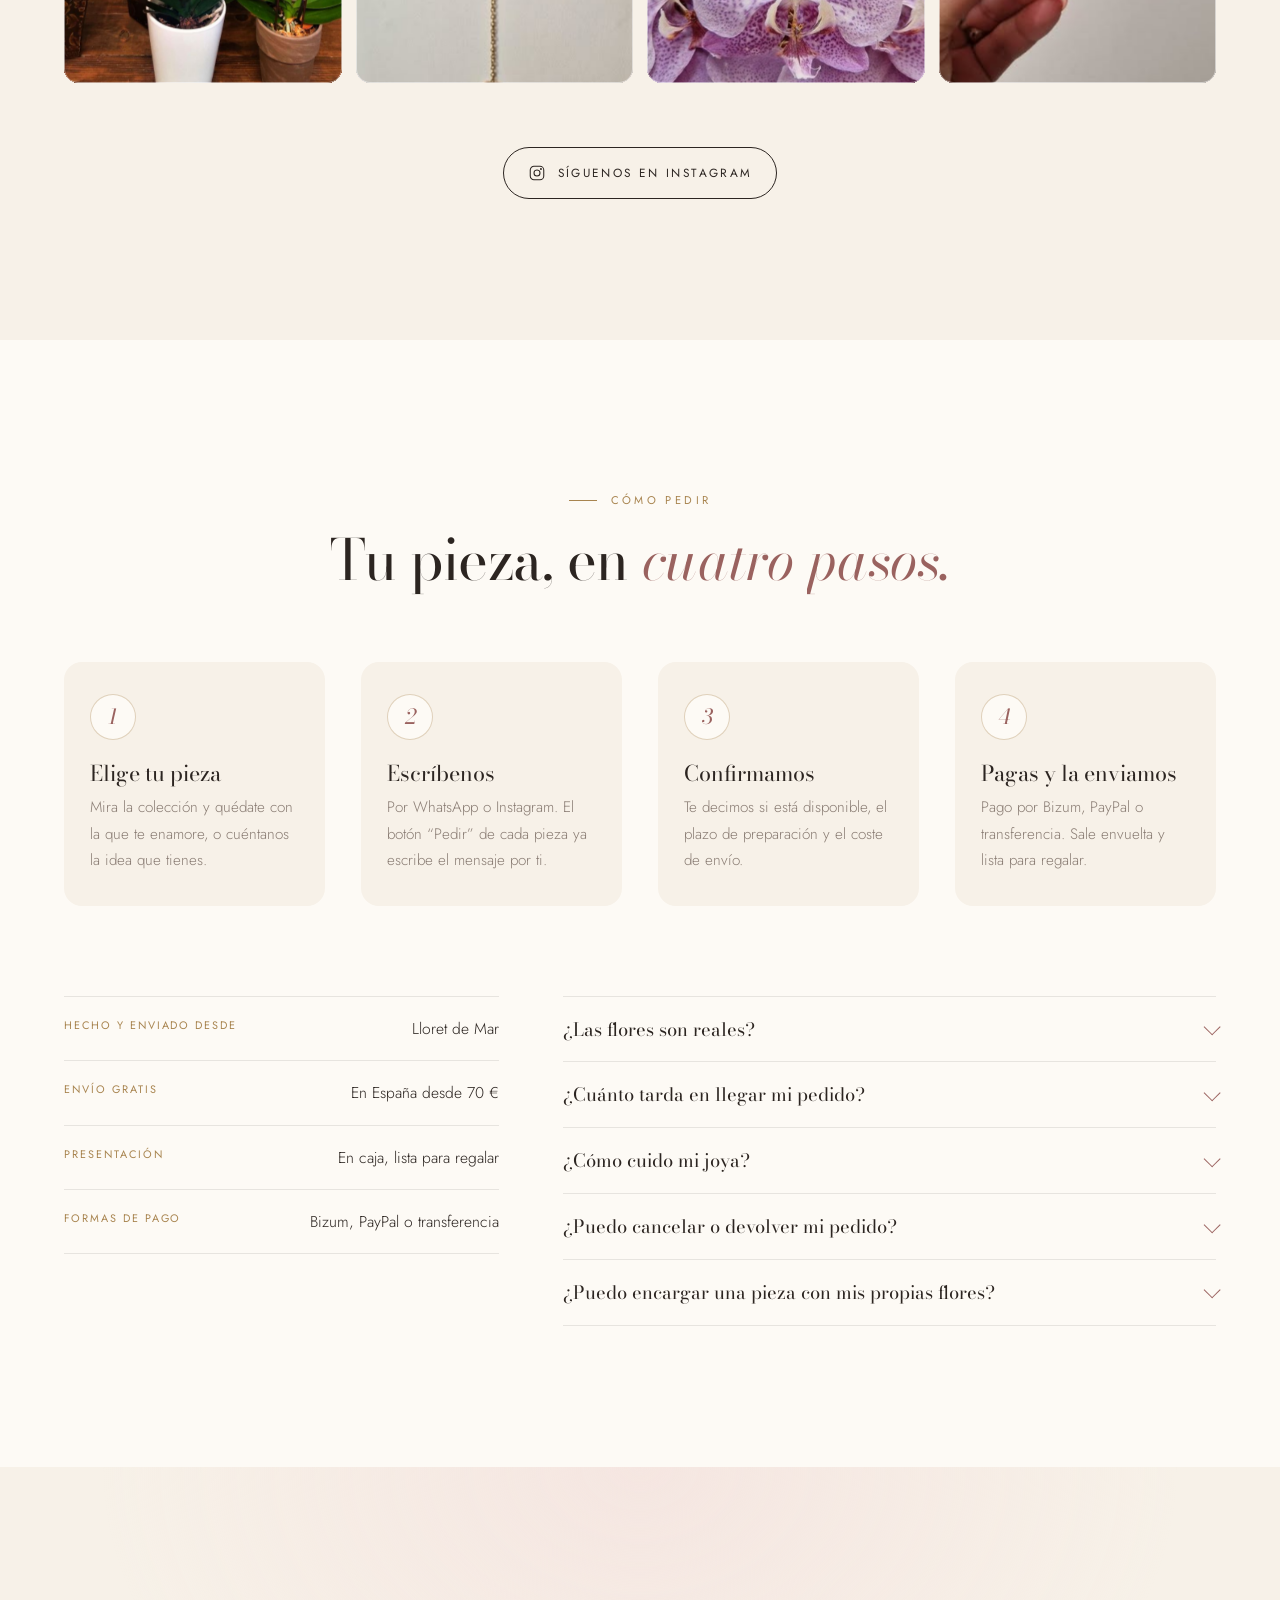
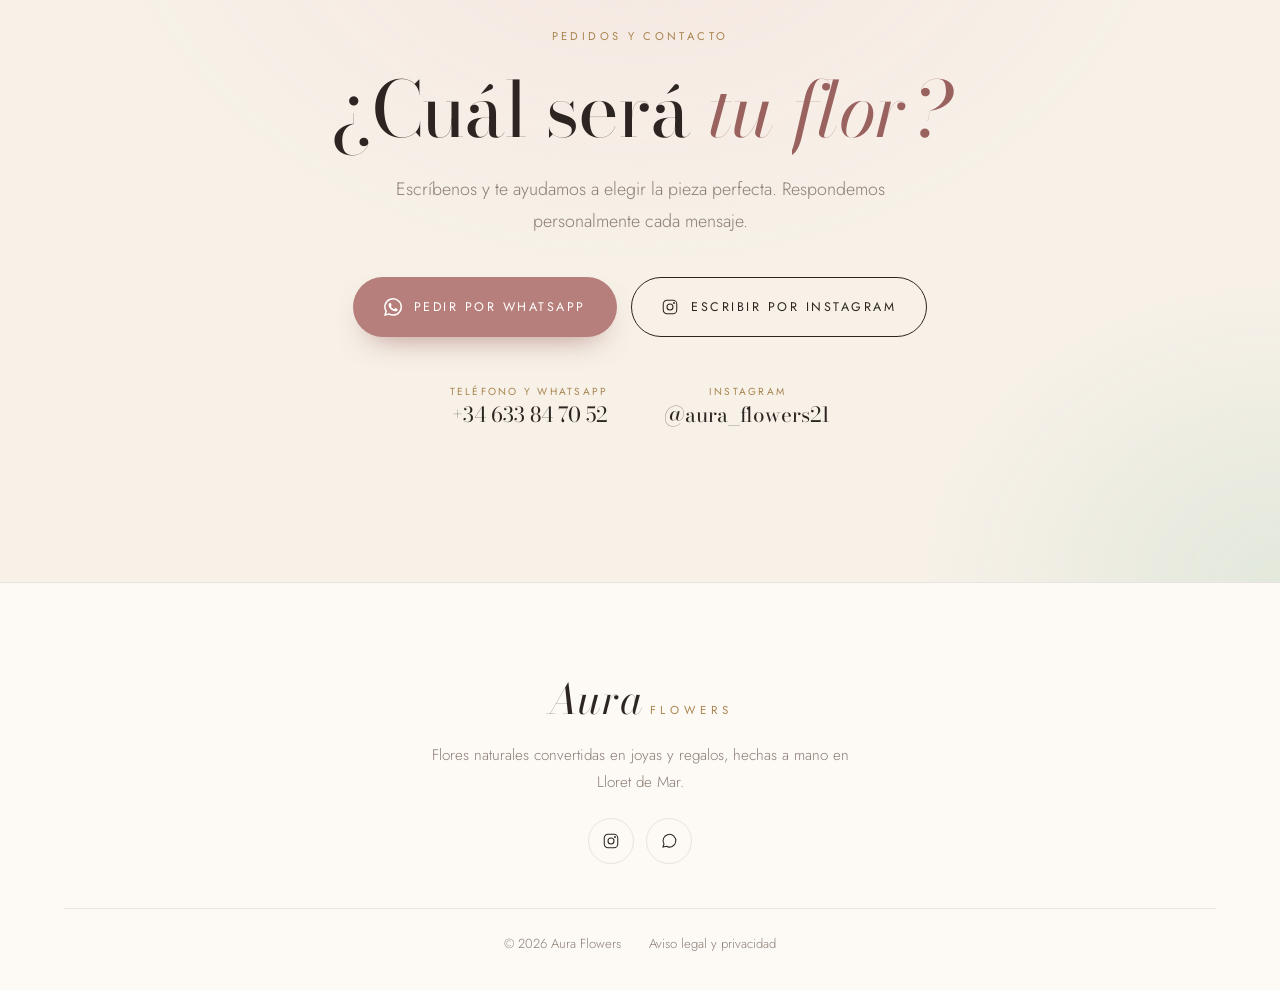
==== commit b39d609f: "Rediseño premium: intro de marca, secuencia de flores al hacer scroll y animaciones Co-Authored-By: " ====
--- a/index.html
+++ b/index.html
@@ -23,9 +23,11 @@
 <link rel="stylesheet" href="css/styles.css">
 <link rel="preload" as="image" href="assets/img/hero-orquideas.jpg" media="(min-width: 861px)">
 <link rel="preload" as="image" href="assets/img/hero-orquideas-movil.jpg" media="(max-width: 860px)">
-<script>document.documentElement.className = 'js';</script>
+<script>(function(){var c='js';try{if(sessionStorage.getItem('aura_intro'))c+=' intro-seen';sessionStorage.setItem('aura_intro','1')}catch(e){}document.documentElement.className=c})();</script>
 </head>
 <body>
+<div class="intro" aria-hidden="true"><span class="intro-aura">Aura</span><span class="intro-line"></span><span class="intro-flowers">Flowers</span></div>
+<div class="progress" aria-hidden="true"><span data-progress></span></div>
 <a class="skip" href="#main">Saltar al contenido</a>
 
 <div class="announce" role="note">
@@ -66,7 +68,7 @@
       <div class="hero-copy">
         <p class="kicker hero-in" style="--i:0">Flores naturales · Hechas a mano</p>
         <h1 id="hero-title" class="hero-title">
-          <span class="hero-aura hero-in" style="--i:1">Aura</span>
+          <span class="hero-aura" data-letters>Aura</span>
           <span class="hero-flowers hero-in" style="--i:2">Flowers</span>
         </h1>
         <p class="hero-claim hero-in" style="--i:3">Flores que guardan <em>tus momentos más bonitos.</em></p>
@@ -98,6 +100,28 @@
     </div>
   </section>
 
+  <!-- ===================== SECUENCIA DE FLORES (al hacer scroll) =====================
+       Una ventana en forma de arco se abre a pantalla completa y pasan tres escenas.
+       Para cambiar una escena, sustituye su imagen y su frase. -->
+  <section class="show" aria-label="Flores reales convertidas en joyas" data-show>
+    <div class="show-stage" data-show-stage>
+      <span class="show-word show-word--l" aria-hidden="true">Flores</span>
+      <span class="show-word show-word--r" aria-hidden="true">reales</span>
+      <p class="show-kicker" aria-hidden="true">Hechas a mano en <span data-ciudad>Lloret de Mar</span></p>
+      <div class="show-frame" data-show-frame>
+        <div class="show-scene" data-show-scene><img src="assets/img/orquidea-rosa.jpg" alt="Orquídea rosa natural sobre fondo claro" width="1000" height="1250" decoding="async"></div>
+        <div class="show-scene" data-show-scene><img src="assets/img/orquidea-prensada.jpg" alt="Orquídea natural prensada sobre fondo blanco" width="1100" height="1100" loading="lazy" decoding="async"></div>
+        <div class="show-scene" data-show-scene><img src="assets/img/a-medida.jpg" alt="Ramillete de flores secas blancas" width="1600" height="1000" loading="lazy" decoding="async"></div>
+      </div>
+      <div class="show-caps" data-show-caps>
+        <p class="show-cap"><small>01</small>Una flor real, <em>para siempre.</em></p>
+        <p class="show-cap"><small>02</small>Se elige a mano y se seca <em>con paciencia.</em></p>
+        <p class="show-cap"><small>03</small>Un regalo que <em>no se marchita.</em></p>
+      </div>
+      <div class="show-index" aria-hidden="true"><span><b data-show-n>01</b> / 03</span><i><i data-show-bar></i></i></div>
+    </div>
+  </section>
+
   <!-- ============================ LA MARCA ============================ -->
   <section class="section brand" id="la-marca" aria-labelledby="brand-title">
     <div class="container brand-grid">
@@ -124,7 +148,7 @@
       <div class="story-text">
         <p class="kicker reveal">La historia de Amanda</p>
         <h2 id="story-title" class="title reveal">Las orquídeas <em>del jardín de mi infancia.</em></h2>
-        <blockquote class="story-quote reveal">
+        <blockquote class="story-quote" data-words>
           <p>“Las flores de mi vida son las orquídeas Cattleya lilas. Crecí viéndolas en el jardín de mi casa, en Cuba, y fueron las protagonistas del ramo de boda de mi mamá.”</p>
           <p>“Por eso llamé a mi marca Aura Flowers: para mí, las flores capturan la energía de nuestros recuerdos más bonitos, y quiero inmortalizarla.”</p>
         </blockquote>
@@ -155,6 +179,13 @@
       <p class="shop-note reveal">Cada pieza es única y se hace a mano: los tonos de las flores pueden variar ligeramente respecto a las fotos.</p>
     </div>
   </section>
+
+  <!-- Banda de flores y piezas que se desliza al hacer scroll (decorativa) -->
+  <div class="band" aria-hidden="true">
+    <div class="band-track" data-band>
+      <span>Orquídeas</span><span><em>Collares</em></span><span>Rosas</span><span><em>Pendientes</em></span><span>Margaritas</span><span><em>Anillos</em></span><span>Hecho a mano</span><span><em>Piezas únicas</em></span>
+    </div>
+  </div>
 
   <!-- ============================ REGALAR ============================ -->
   <section class="section gift" id="regalar" aria-labelledby="gift-title">
@@ -181,7 +212,7 @@
   </section>
 
   <!-- ============================ A MEDIDA ============================ -->
-  <section class="custom" aria-labelledby="custom-title">
+  <section class="custom sec-in" aria-labelledby="custom-title">
     <img class="custom-bg" src="assets/img/a-medida.jpg" alt="" width="1600" height="1000" loading="lazy" decoding="async">
     <div class="container">
       <div class="custom-inner reveal">
--- a/css/styles.css
+++ b/css/styles.css
@@ -30,6 +30,7 @@
   --gutter: clamp(20px, 5vw, 72px);
   --maxw: 1280px;
   --ease: cubic-bezier(.22, .61, .21, 1);
+  --ease-out: cubic-bezier(.16, 1, .3, 1);   /* salida suave para las animaciones premium */
   --header-h: 76px;
   --announce-h: 36px;
 }
@@ -98,8 +99,10 @@
 .announce b { font-weight: 500; color: var(--ink); }
 
 /* ---------- Cabecera ---------- */
-.header { position: sticky; top: 0; z-index: 50; height: var(--header-h); background: rgba(253, 250, 245, .9); -webkit-backdrop-filter: blur(14px); backdrop-filter: blur(14px); transition: box-shadow .4s, height .4s var(--ease); }
+.header { position: sticky; top: 0; z-index: 50; height: var(--header-h); background: rgba(253, 250, 245, .9); -webkit-backdrop-filter: blur(14px); backdrop-filter: blur(14px); transition: box-shadow .4s, height .4s var(--ease), transform .6s var(--ease-out); }
 .header.is-scrolled { box-shadow: 0 1px 0 var(--line); height: 64px; }
+.header.is-hidden { transform: translateY(-100%); }
+.nav-open .header { transform: none; }
 .header-inner { height: 100%; display: flex; align-items: center; justify-content: space-between; gap: 24px; }
 .logo { display: inline-flex; align-items: baseline; gap: .42em; color: var(--ink); line-height: 1; }
 .logo-aura { font: italic 400 1.7rem/1 var(--serif); }
@@ -132,10 +135,10 @@
 }
 
 /* ---------- Animaciones ---------- */
-.js .reveal { opacity: 0; transform: translateY(30px); transition: opacity 1s var(--ease) var(--d, 0s), transform 1.1s var(--ease) var(--d, 0s); }
+.js .reveal { opacity: 0; transform: translateY(30px); transition: opacity 1.2s var(--ease-out) var(--d, 0s), transform 1.4s var(--ease-out) var(--d, 0s); }
 .js .reveal--left { transform: translateX(-36px); }
 .js .reveal.is-in { opacity: 1; transform: none; }
-.js .hero-in { opacity: 0; transform: translateY(26px); animation: heroIn 1.3s var(--ease) forwards; animation-delay: calc(.1s + var(--i, 0) * .13s); }
+.js .hero-in { opacity: 0; transform: translateY(26px); animation: heroIn 1.4s var(--ease-out) forwards; animation-delay: calc(var(--intro, 1.2s) + .1s + var(--i, 0) * .13s); }
 @keyframes heroIn { to { opacity: 1; transform: none; } }
 
 /* Flores con vida: vaivén lento y sutil, como mecidas por una brisa */
@@ -450,3 +453,123 @@
   .story-grid { grid-template-columns: 1fr; }
   .story-media { order: -1; width: min(80%, 360px); }
 }
+
+/* ==========================================================================
+   EXPERIENCIA PREMIUM: intro, portada, secuencia de flores, textos e imágenes
+   ========================================================================== */
+
+/* ---------- Intro de marca (solo en la primera visita de la sesión) ---------- */
+.intro {
+  position: fixed; inset: 0; z-index: 400; pointer-events: none;
+  display: grid; place-content: center; justify-items: center; gap: 16px;
+  background: radial-gradient(70% 60% at 50% 40%, var(--blush), var(--ivory) 70%);
+  animation: introOut 1.1s var(--ease-out) 1.2s forwards;
+}
+.intro-aura { font: italic 400 clamp(3.6rem, 10vw, 6.5rem)/.9 var(--serif); color: var(--ink); opacity: 0; transform: translateY(26px); animation: rise 1.1s var(--ease-out) .1s forwards; }
+.intro-line { width: 110px; height: 1px; background: var(--champagne); transform: scaleX(0); animation: grow 1s var(--ease-out) .35s forwards; }
+.intro-flowers { font: 400 .72rem/1 var(--sans); letter-spacing: .75em; padding-left: .75em; text-transform: uppercase; color: var(--gold); opacity: 0; animation: rise 1s var(--ease-out) .5s forwards; }
+@keyframes introOut { to { clip-path: inset(0 0 100% 0); visibility: hidden; } }
+@keyframes grow { to { transform: scaleX(1); } }
+@keyframes rise { to { opacity: 1; transform: none; } }
+.no-js .intro, .intro-seen .intro { display: none; }
+.intro-seen { --intro: 0s; }
+
+/* ---------- Barra de progreso de lectura ---------- */
+.progress { position: fixed; inset: 0 0 auto 0; z-index: 120; height: 2px; pointer-events: none; }
+.progress span { display: block; height: 100%; background: linear-gradient(90deg, var(--rose), var(--champagne)); transform: scaleX(0); transform-origin: left; }
+
+/* ---------- Portada: "Aura" letra a letra y el arco que se revela ---------- */
+.hero-aura .ch { display: inline-block; }
+.js .hero-aura .ch { opacity: 0; transform: translateY(.35em) rotate(6deg); animation: chIn 1.6s var(--ease-out) calc(var(--intro, 1.2s) + .15s + var(--ci, 0) * 90ms) forwards; }
+@keyframes chIn { to { opacity: 1; transform: none; } }
+.js .hero-img { animation: archIn 1.8s var(--ease-out) calc(var(--intro, 1.2s) + .2s) both; }
+@keyframes archIn { from { clip-path: inset(100% 0 0 0 round 260px 260px 18px 18px); } to { clip-path: inset(0 0 0 0 round 260px 260px 18px 18px); } }
+.hero-visual { will-change: translate; }
+
+/* ---------- Titulares que aparecen palabra a palabra ---------- */
+.w { display: inline-block; overflow: hidden; vertical-align: top; padding: 0 .08em .14em 0; margin: 0 -.08em -.14em 0; }
+.w > span { display: inline-block; }
+.js .split .w > span { transform: translateY(110%); transition: transform 1.3s var(--ease-out); transition-delay: calc(var(--wi, 0) * 55ms + var(--d, 0s)); }
+.js .split.is-in .w > span { transform: none; }
+
+/* ---------- Secuencia de flores ---------- */
+.show { position: relative; background: var(--ivory); }
+.js .show { height: 380vh; }
+.show-stage { position: relative; height: 100vh; height: 100svh; min-height: 540px; overflow: hidden; --e: 1; --wo: 0; }
+.js .show-stage { position: sticky; top: 0; }
+.show-frame { position: absolute; inset: 0; overflow: hidden; background: var(--blush); will-change: clip-path; }
+.show-scene { position: absolute; inset: 0; overflow: hidden; will-change: transform, clip-path; }
+.show-scene + .show-scene { clip-path: inset(100% 0 0 0); }
+.show-scene img { width: 100%; height: 100%; object-fit: cover; }
+.show-frame::after { content: ""; position: absolute; inset: 0; pointer-events: none; opacity: var(--e); background: linear-gradient(20deg, rgba(253, 250, 245, .92) 0%, rgba(253, 250, 245, .55) 32%, rgba(253, 250, 245, 0) 60%); }
+.show-word { position: absolute; z-index: 2; top: calc(var(--at, 20vh) + var(--ah, 60vh) / 2); font: italic 400 clamp(3rem, 8.6vw, 8.6rem)/1 var(--serif); letter-spacing: -.02em; color: var(--ink); opacity: var(--wo); pointer-events: none; white-space: nowrap; }
+.show-word--l { right: calc(50% + var(--aw, 30vw) / 2 + 3vw); transform: translate(calc(var(--e) * -22vw), -50%); }
+.show-word--r { left: calc(50% + var(--aw, 30vw) / 2 + 3vw); transform: translate(calc(var(--e) * 22vw), -50%); color: var(--rose-dk); }
+.show-kicker { position: absolute; z-index: 2; left: 0; right: 0; bottom: clamp(22px, 4vh, 40px); text-align: center; font: 400 .66rem/1 var(--sans); letter-spacing: .32em; text-transform: uppercase; color: var(--gold); opacity: var(--wo); }
+.show-caps { position: absolute; z-index: 3; left: var(--gutter); right: var(--gutter); bottom: clamp(40px, 9vh, 96px); pointer-events: none; }
+.show-cap { position: absolute; left: 0; bottom: 0; max-width: 13ch; font: 400 clamp(2.4rem, 5.6vw, 5.4rem)/1.02 var(--serif); letter-spacing: -.02em; color: var(--ink); opacity: 0; transform: translateY(40px); transition: opacity .9s var(--ease-out), transform 1.2s var(--ease-out); }
+.show-cap em { font-style: italic; color: var(--rose-dk); }
+.show-cap small { display: block; margin-bottom: 18px; font: 400 .66rem/1 var(--sans); letter-spacing: .32em; color: var(--gold); }
+.show-cap.is-active { opacity: 1; transform: none; }
+.show-cap.is-past { opacity: 0; transform: translateY(-30px); }
+.no-js .show-cap:first-child { opacity: 1; transform: none; }
+.show-index { position: absolute; z-index: 3; right: var(--gutter); bottom: clamp(40px, 9vh, 96px); width: 170px; display: grid; gap: 12px; font: 300 .9rem/1 var(--sans); letter-spacing: .2em; color: var(--muted); opacity: calc(var(--e) - var(--fo, 0)); }
+.show-index b { font: italic 400 2.2rem/1 var(--serif); letter-spacing: 0; color: var(--ink); margin-right: 4px; }
+.show-index > i { display: block; height: 1px; background: var(--line); overflow: hidden; }
+.show-index > i > i { display: block; height: 100%; background: var(--rose-dk); transform: scaleX(0); transform-origin: left; }
+@media (max-width: 860px) {
+  .js .show { height: 330vh; }
+  .show-word { font-size: clamp(2.6rem, 13vw, 4rem); left: 50%; right: auto; }
+  .show-word--l { top: var(--at, 20vh); transform: translate(-50%, calc(-100% - 14px - var(--e) * 18vh)); }
+  .show-word--r { top: calc(var(--at, 20vh) + var(--ah, 60vh)); transform: translate(-50%, calc(14px + var(--e) * 18vh)); }
+  .show-kicker { display: none; }
+  .show-index { display: none; }
+  .show-frame::after { background: linear-gradient(0deg, rgba(253, 250, 245, .94) 0%, rgba(253, 250, 245, .6) 30%, rgba(253, 250, 245, 0) 55%); }
+  .show-cap { max-width: 12ch; }
+}
+@media (max-width: 760px) { .show-caps { bottom: calc(96px + env(safe-area-inset-bottom)); } }
+
+/* ---------- La cita de Amanda se "enciende" al hacer scroll ---------- */
+.story-quote .mw { opacity: .16; transition: opacity .5s var(--ease); }
+.story-quote .mw.is-on { opacity: 1; }
+.no-js .story-quote .mw { opacity: 1; }
+
+/* ---------- Banda de flores y piezas en movimiento ---------- */
+.band { overflow: hidden; background: var(--ivory); padding-block: clamp(34px, 5vw, 70px); border-block: 1px solid var(--line); }
+.band-track { display: flex; gap: clamp(26px, 4vw, 60px); width: max-content; white-space: nowrap; will-change: transform; }
+.band-track span { display: inline-flex; align-items: center; gap: clamp(26px, 4vw, 60px); font: 400 clamp(2.4rem, 6.6vw, 6.2rem)/1 var(--serif); letter-spacing: -.02em; color: var(--ink); }
+.band-track span::after { content: "✦"; font-size: .28em; color: var(--champagne); }
+.band-track em { font-style: italic; color: transparent; -webkit-text-stroke: 1px var(--rose); }
+
+/* ---------- Imágenes: aparición progresiva + parallax ---------- */
+.js .px { scale: 1.14; will-change: translate; }
+.js .img-in img { clip-path: inset(100% 0 0 0); scale: 1.3; transition: clip-path 1.6s var(--ease-out) var(--d, 0s), scale 2.2s var(--ease-out) var(--d, 0s), transform 1.4s var(--ease-out) 0s, filter .8s 0s; }
+.js .img-in.is-in img { clip-path: inset(0 0 0 0); scale: 1.14; }
+.js .product-media.img-in img { scale: 1.2; }
+.js .product-media.img-in.is-in img { scale: 1; }
+.js .img-in:not(.is-in) { background: transparent; }
+.js .custom-bg.px { scale: 1.16; }
+
+/* ---------- Transición de secciones: se abren con esquinas redondeadas ---------- */
+.js .sec-in { clip-path: inset(0 calc((1 - var(--in, 1)) * 4vw) round calc((1 - var(--in, 1)) * 40px)); }
+@media (max-width: 760px) { .js .sec-in { clip-path: inset(0 calc((1 - var(--in, 1)) * 3vw) round calc((1 - var(--in, 1)) * 22px)); } }
+
+/* ---------- Detalles de acabado ---------- */
+.btn { transition: color .6s var(--ease-out), background .6s var(--ease-out), border-color .6s var(--ease-out), transform .3s var(--ease), box-shadow .6s var(--ease-out); }
+.btn::before { transition: transform .7s var(--ease-out); }
+
+/* ---------- Movimiento reducido ---------- */
+@media (prefers-reduced-motion: reduce) {
+  .intro { display: none; }
+  .js .hero-aura .ch, .js .split .w > span { opacity: 1; transform: none; }
+  .js .hero-img { animation: none; }
+  .js .show { height: auto; }
+  .js .show-stage { position: relative; }
+  .show-stage { --e: 1; --wo: 0; }
+  .show-cap:first-child { opacity: 1; transform: none; }
+  .show-index { display: none; }
+  .story-quote .mw { opacity: 1; }
+  .js .img-in img { clip-path: none; }
+  .js .sec-in { clip-path: none; }
+}
+@media print { .intro, .progress, .band, .show { display: none; } }
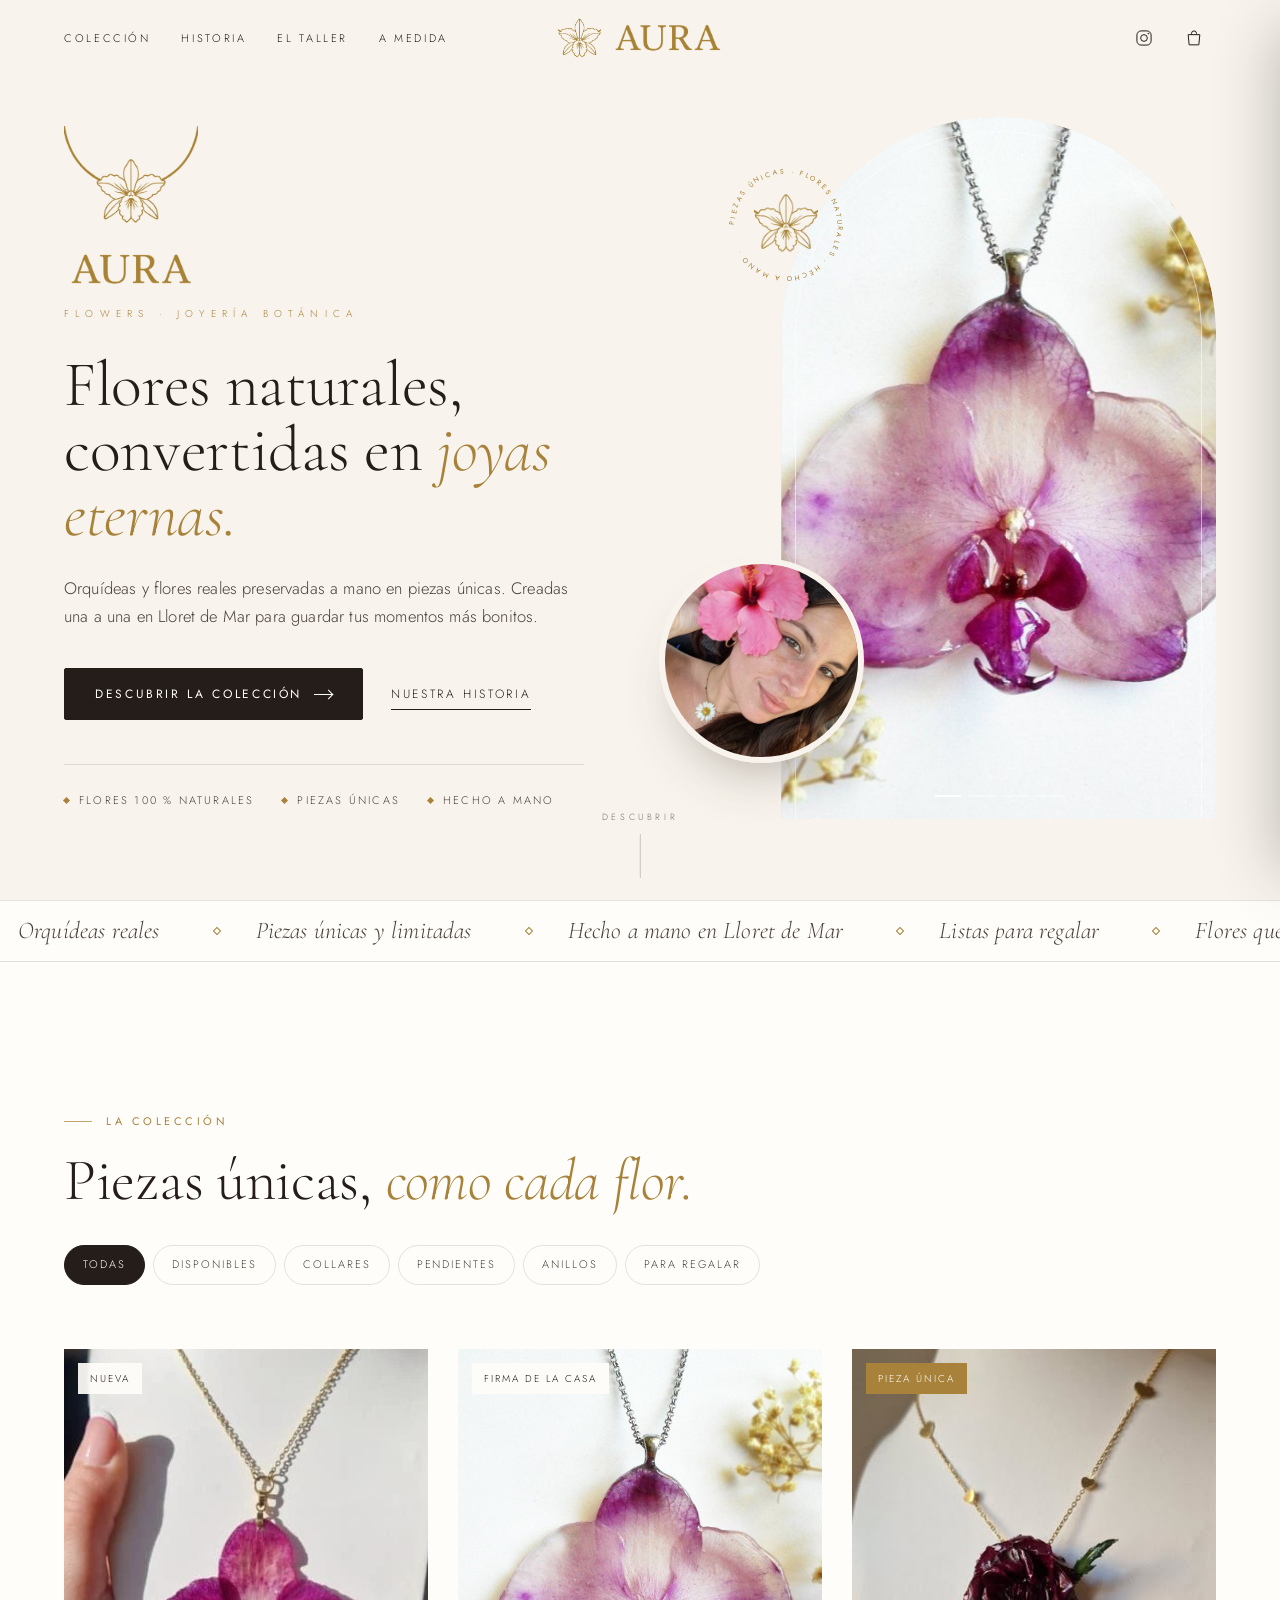
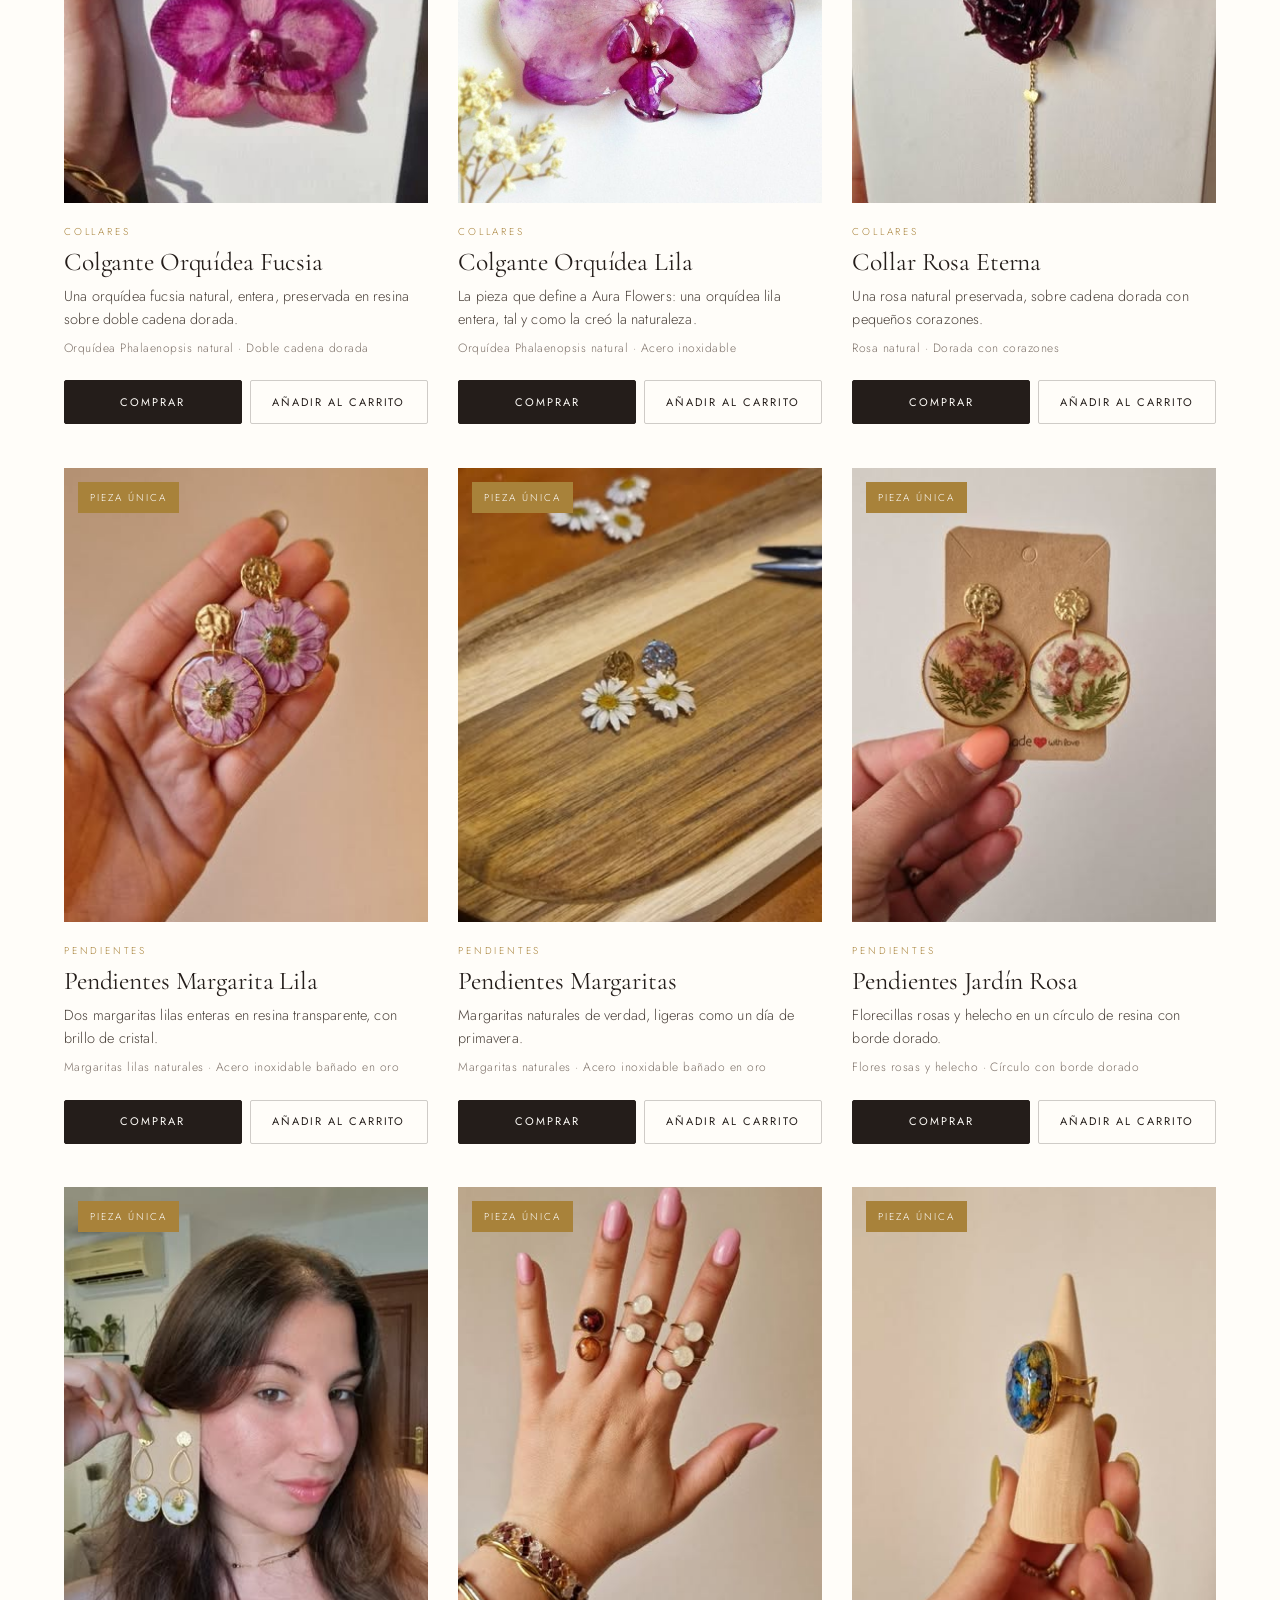
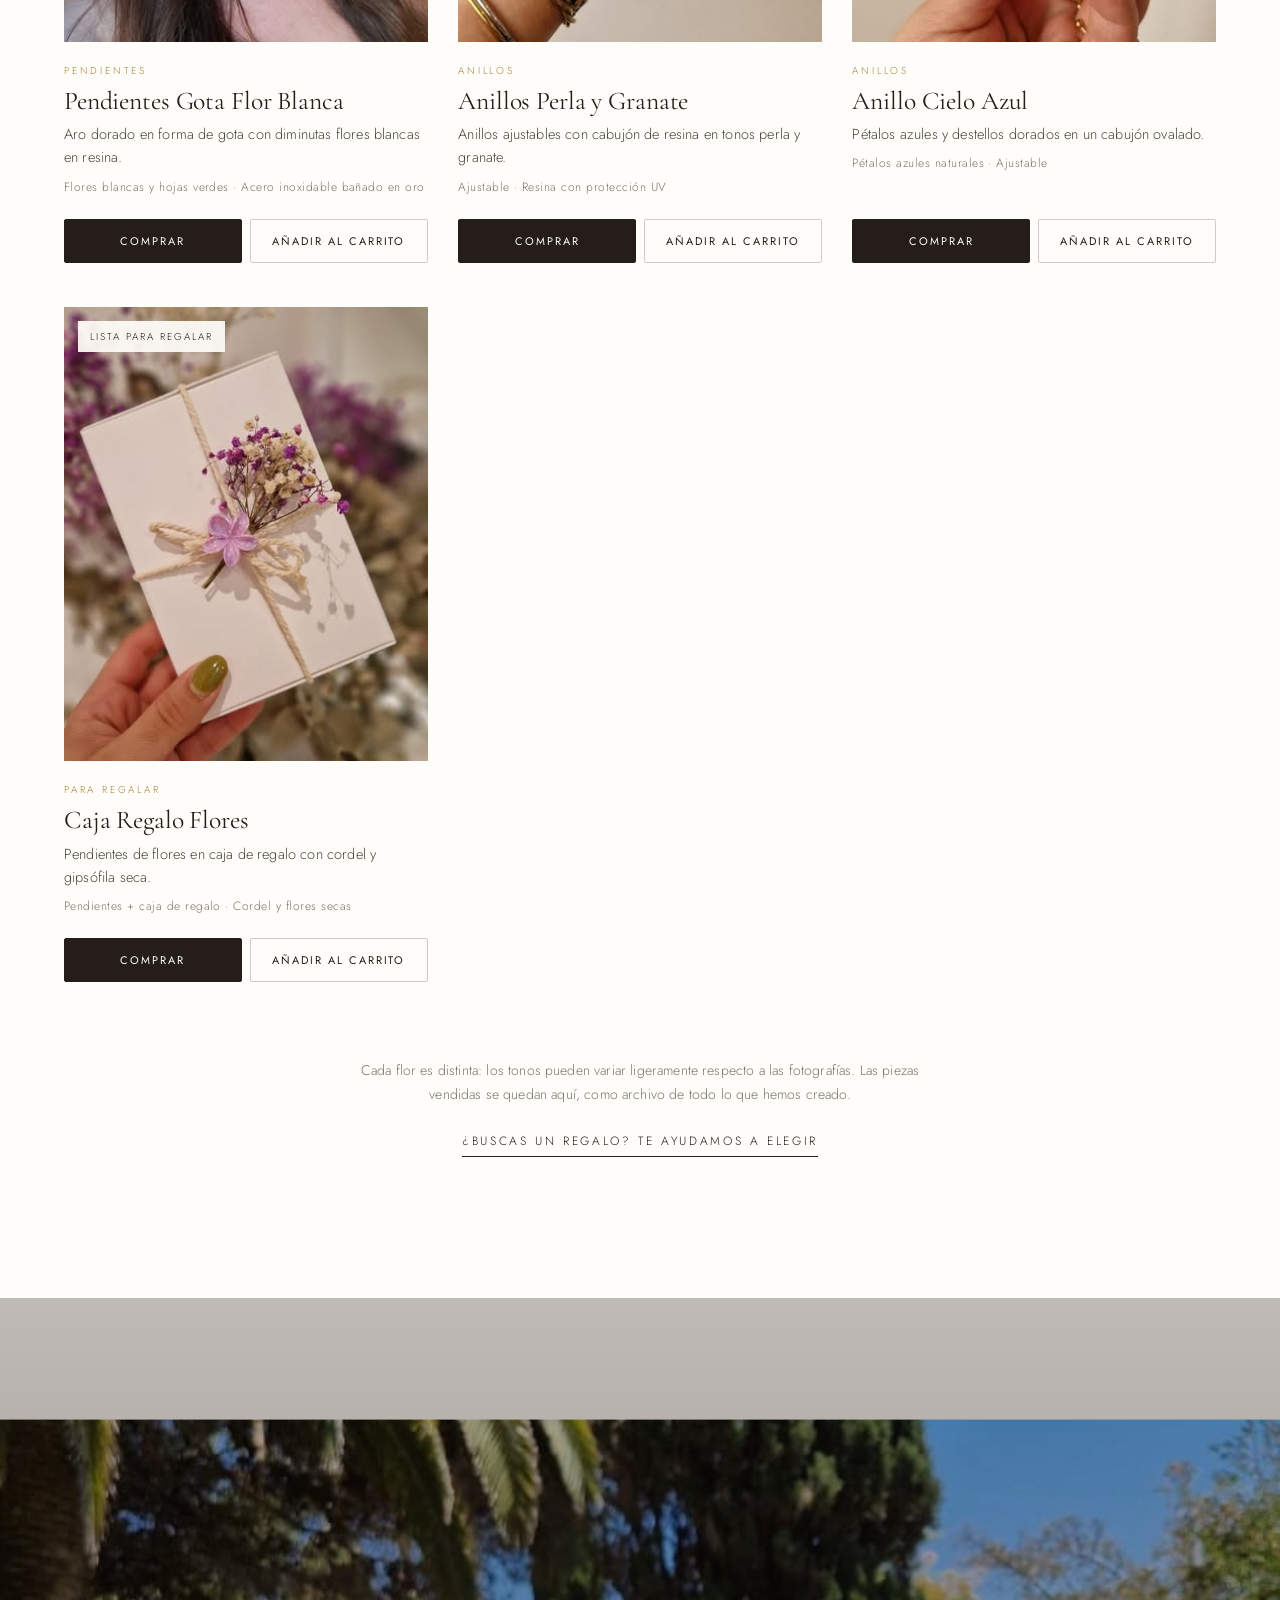
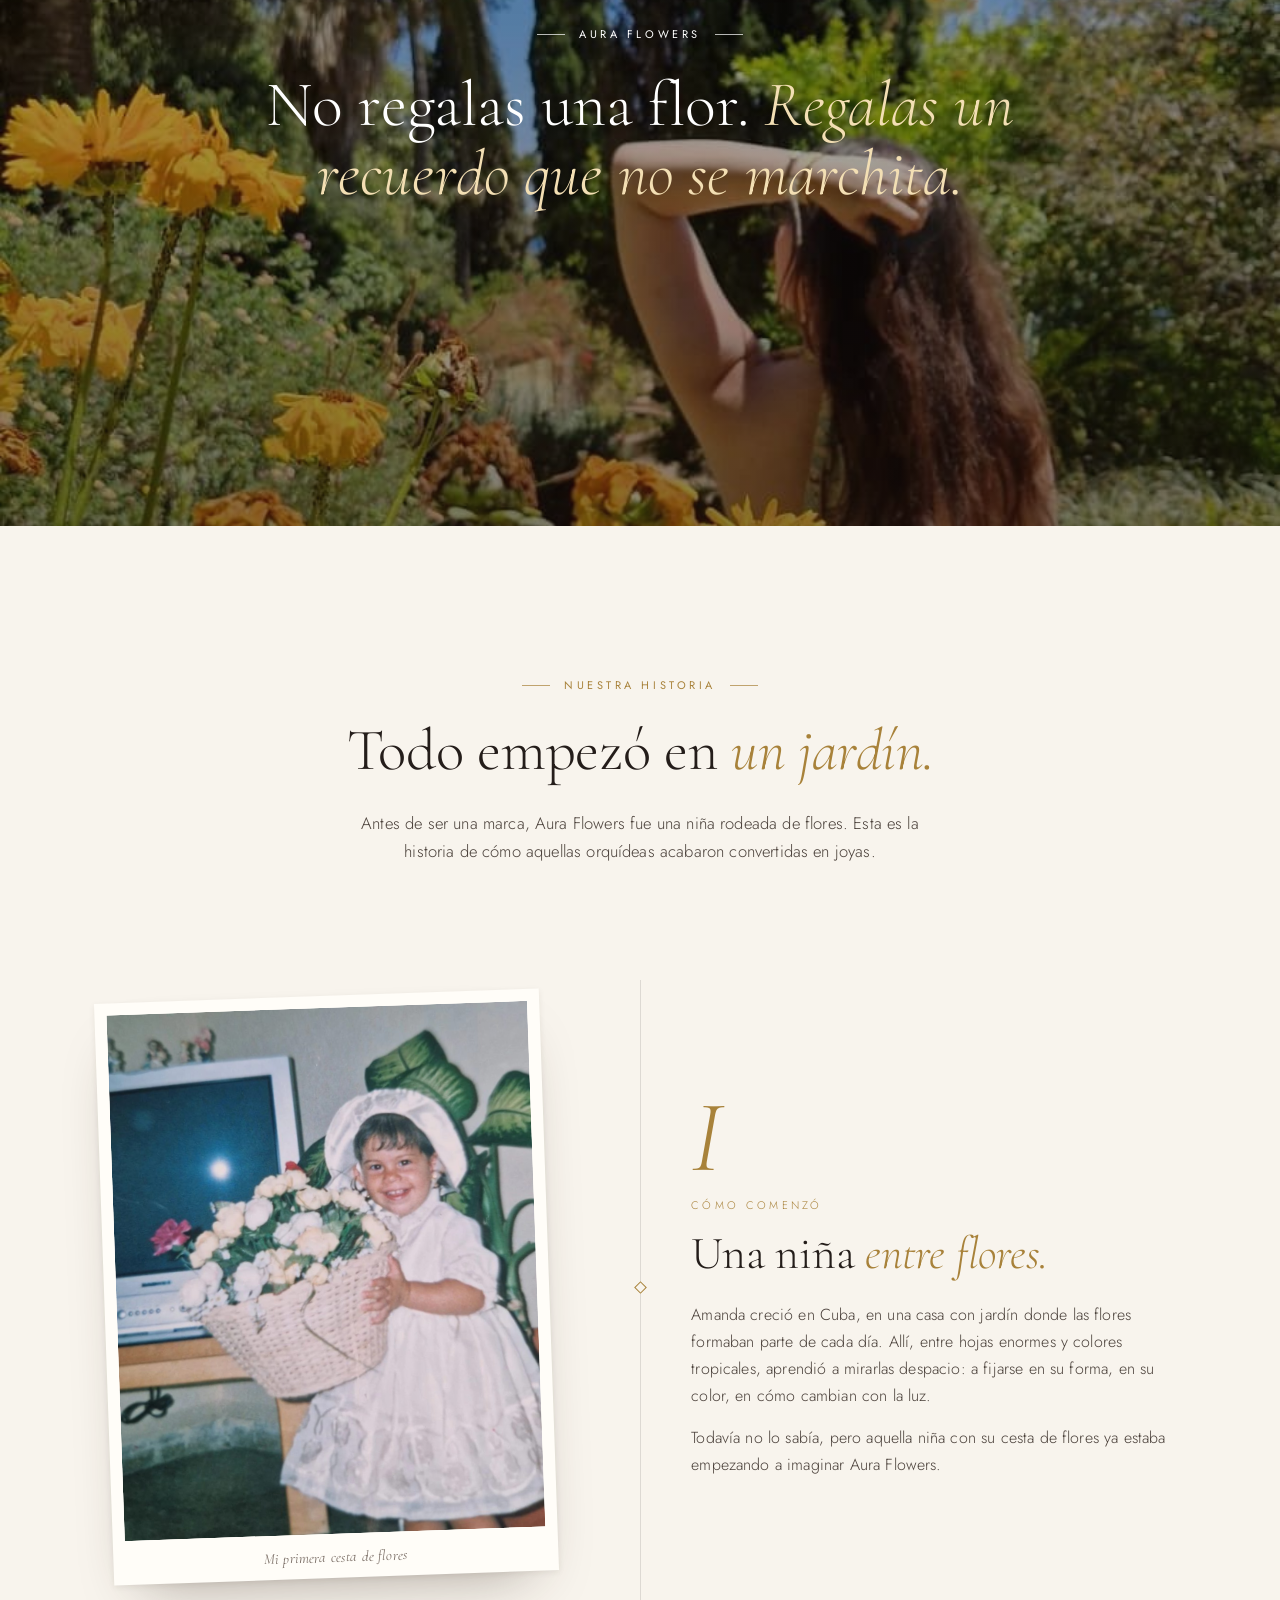
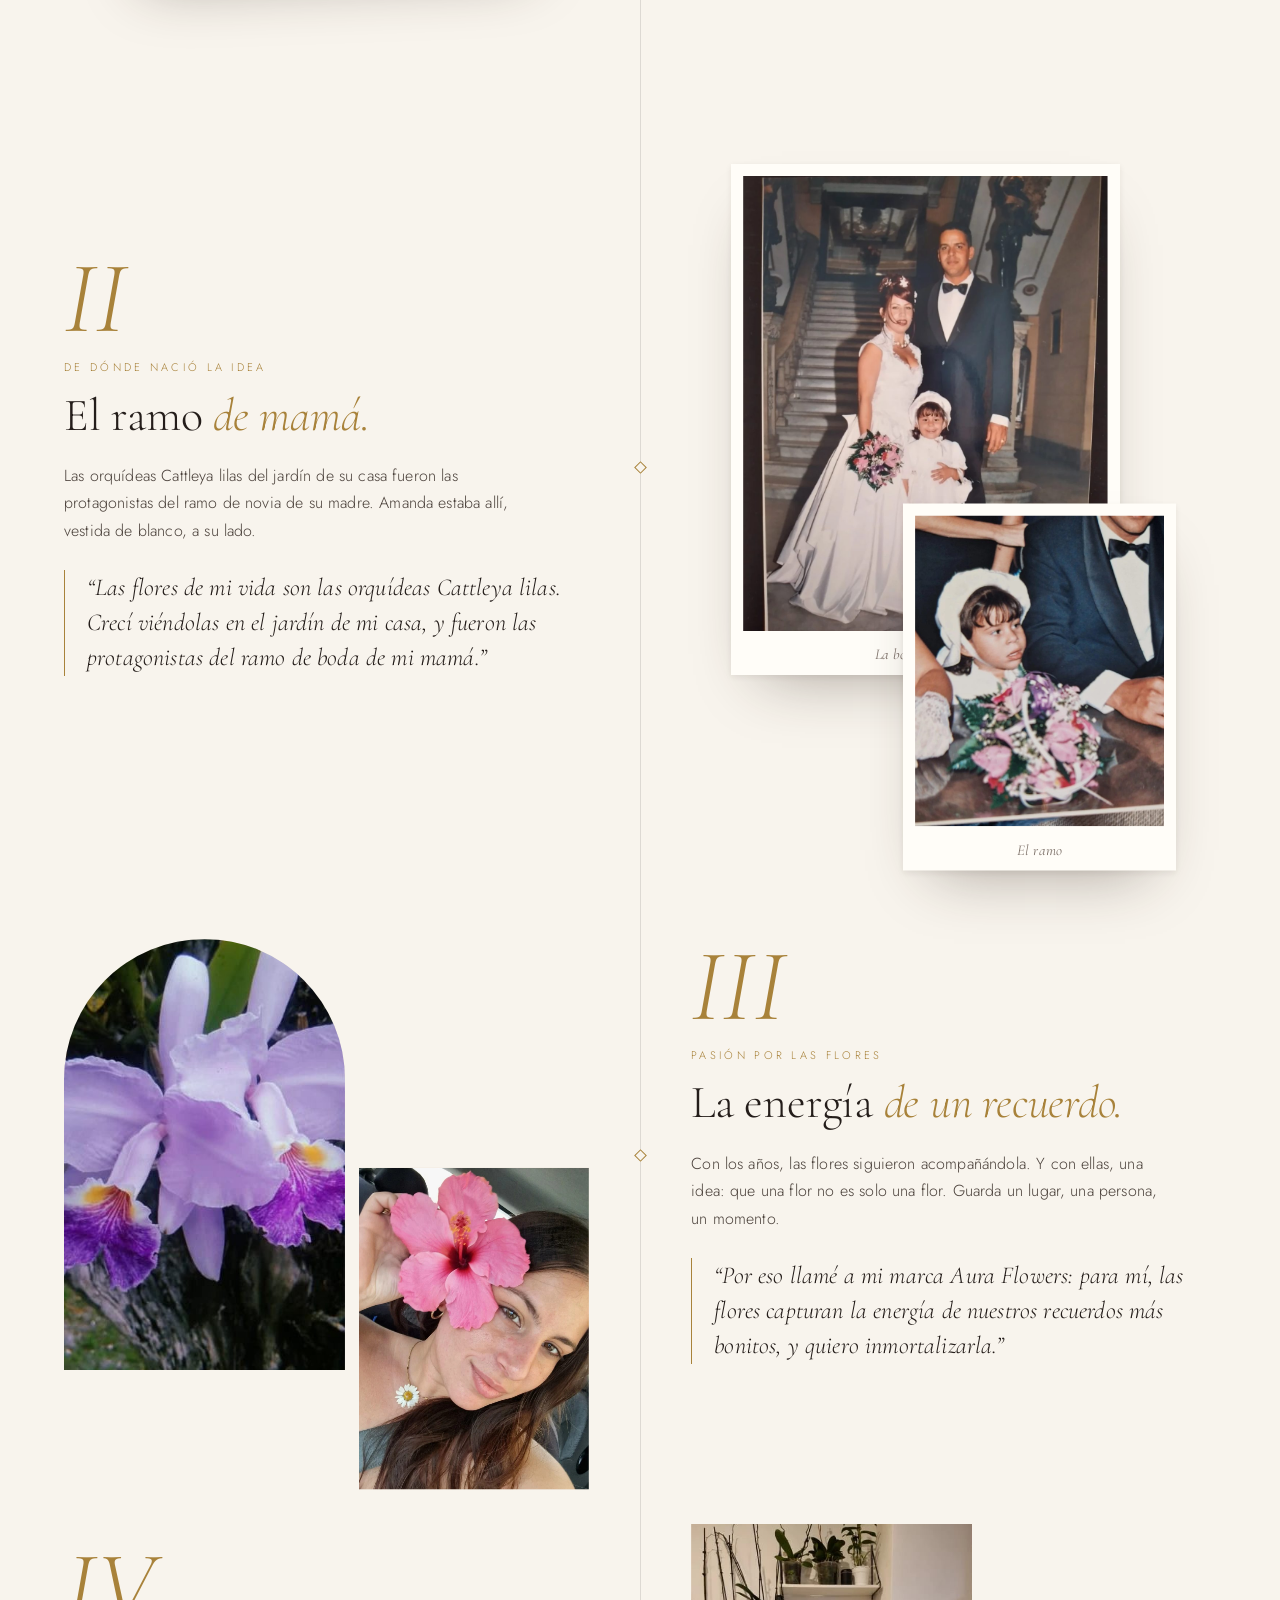
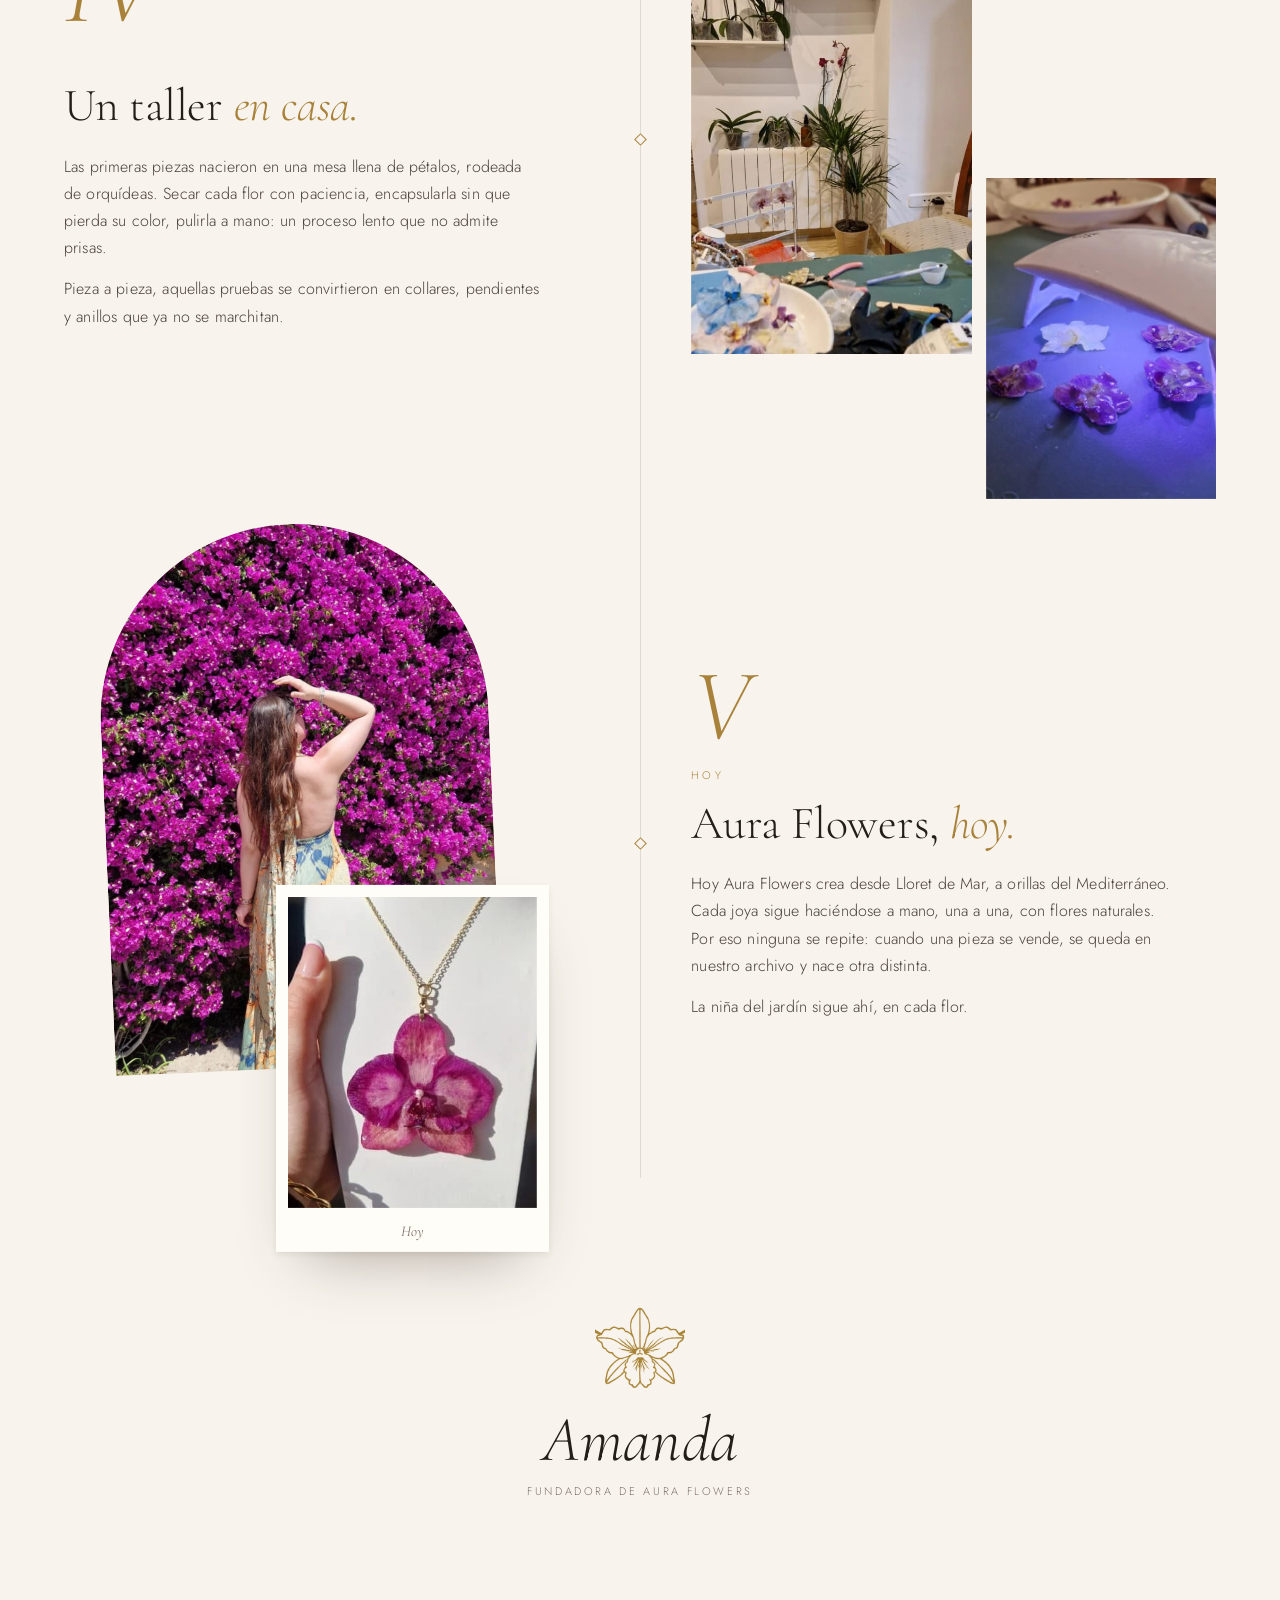
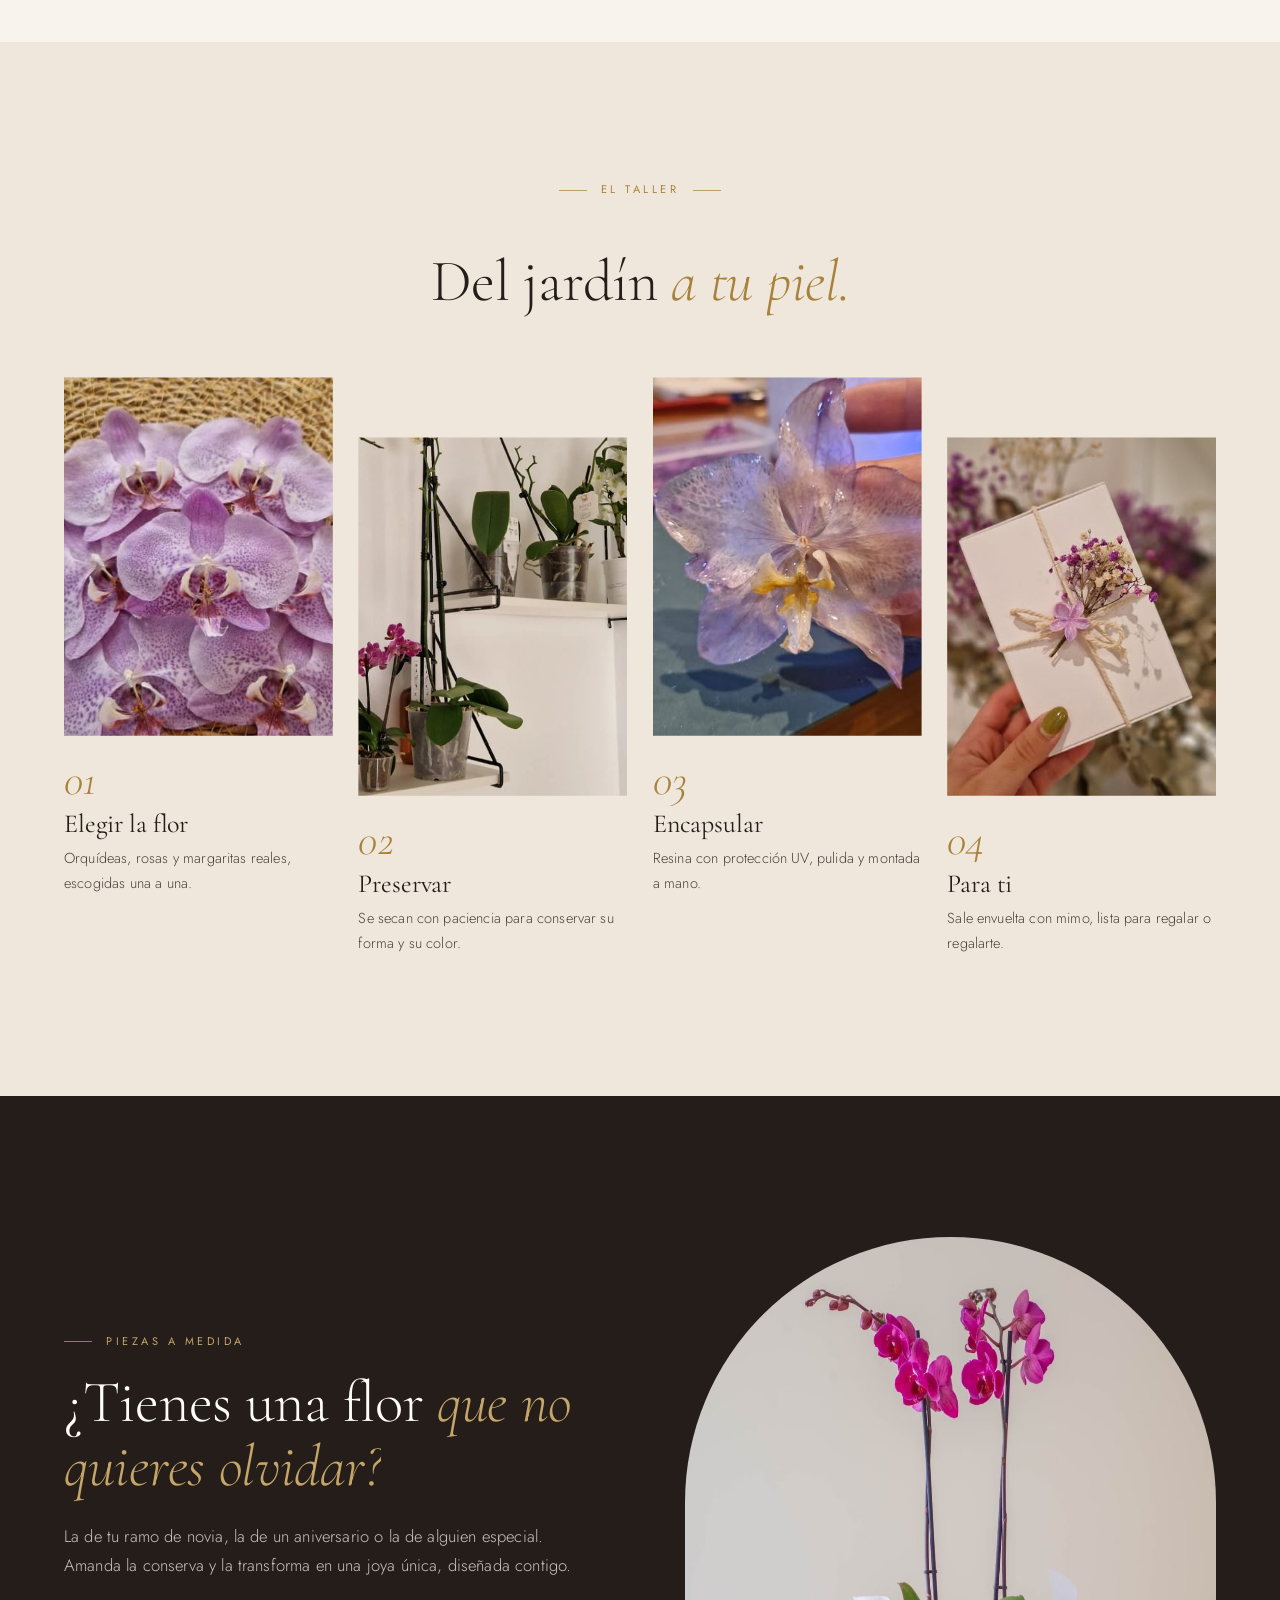
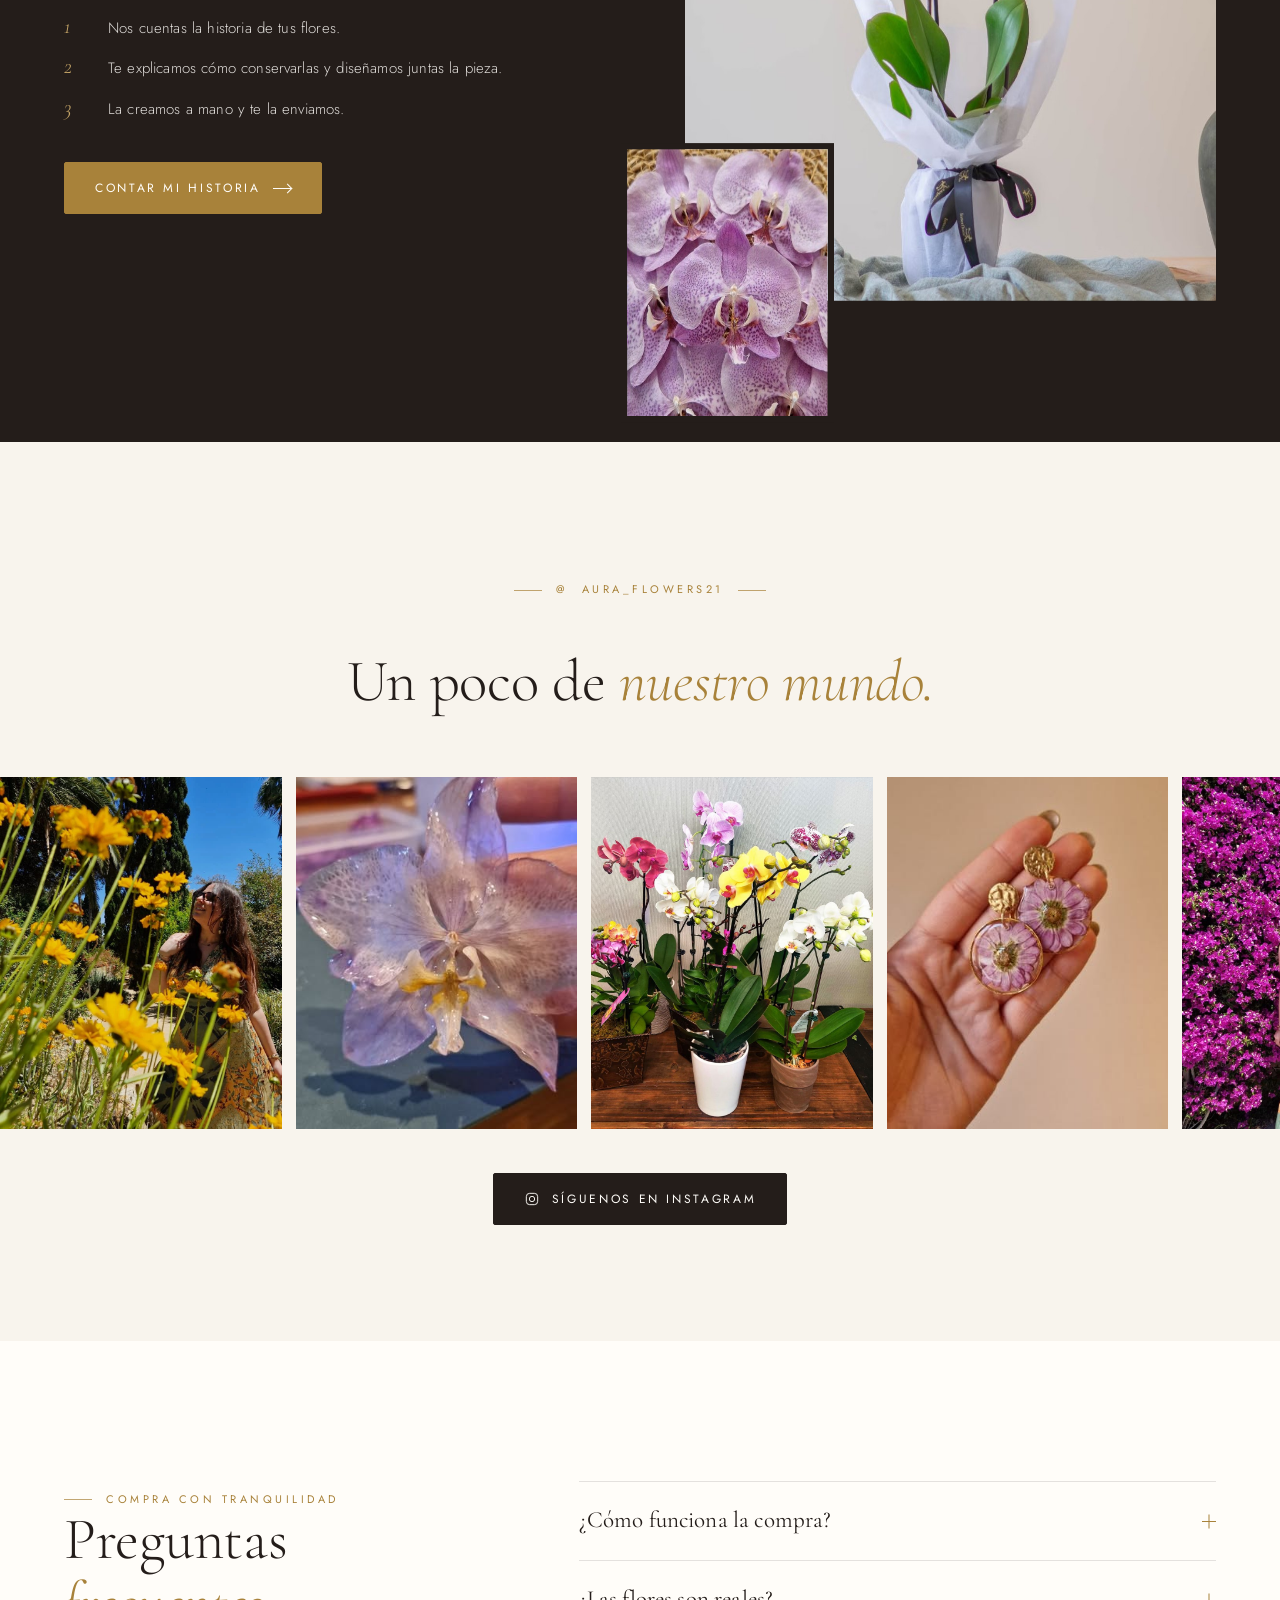
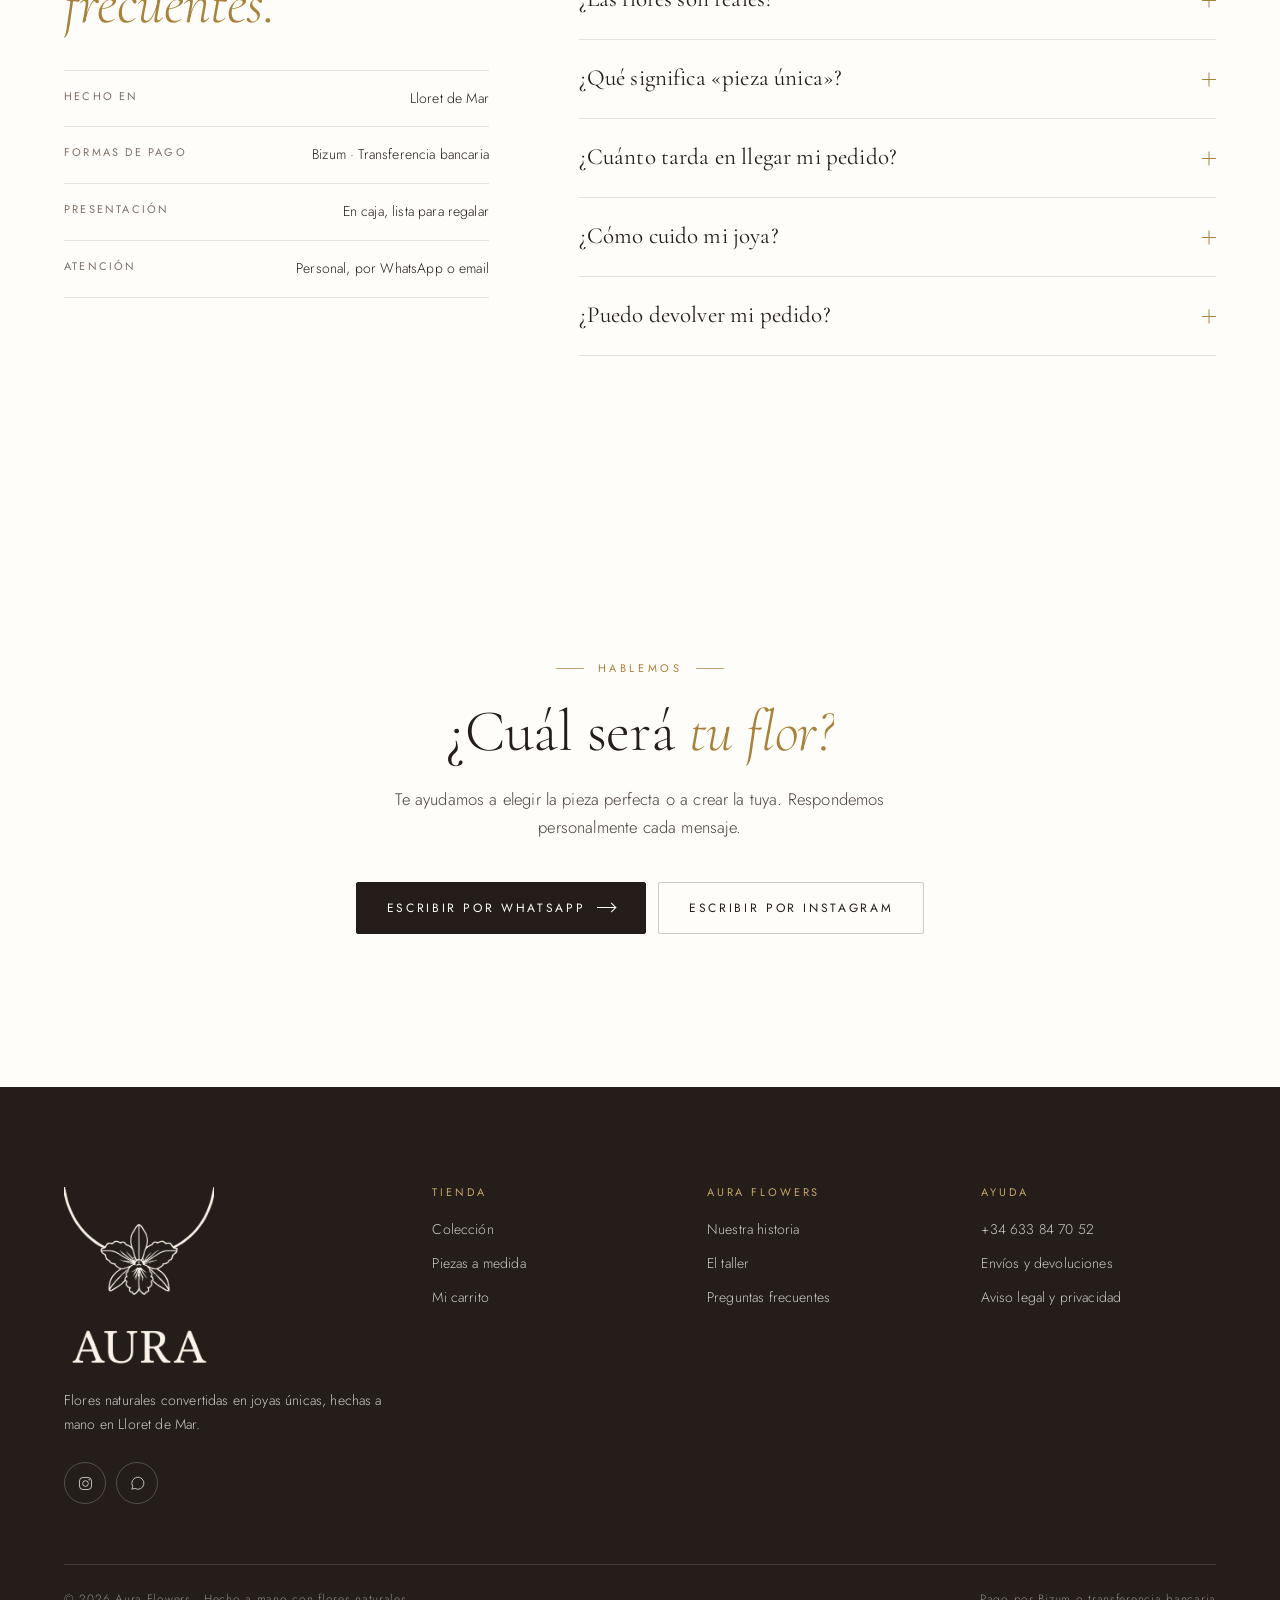
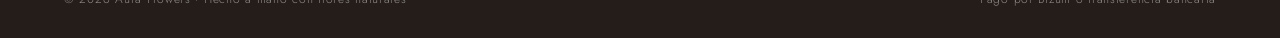
==== commit 89e017b6: "Renovación completa: tienda premium con carrito, checkout y stock - Portada con el logo real, presen" ====
--- a/index.html
+++ b/index.html
@@ -3,332 +3,413 @@
 <head>
 <meta charset="utf-8">
 <meta name="viewport" content="width=device-width, initial-scale=1, viewport-fit=cover">
-<title>Aura Flowers | Flores naturales convertidas en joyas y regalos · Desde 25 €</title>
-<meta name="description" content="Aura Flowers: flores naturales reales convertidas en joyas y regalos hechos a mano por Amanda en Lloret de Mar. Collares, pendientes, anillos y piezas a medida. Flores desde 25 €. Pide por WhatsApp o Instagram.">
-<meta name="robots" content="index,follow">
-<meta name="theme-color" content="#fdfaf5">
+<title>Aura Flowers · Joyería artesanal con flores naturales | Lloret de Mar</title>
+<meta name="description" content="Joyas únicas hechas a mano con orquídeas y flores naturales preservadas en resina. Collares, pendientes y anillos de Aura Flowers, creados por Amanda en Lloret de Mar. Piezas exclusivas y limitadas.">
+<meta name="robots" content="index,follow,max-image-preview:large">
+<meta name="theme-color" content="#f8f4ed">
 <link rel="canonical" href="https://durducco-source.github.io/aura-flowers-web/">
-<link rel="icon" href="assets/icons/favicon.svg" type="image/svg+xml">
+<link rel="icon" type="image/png" href="assets/brand/favicon-512.png">
+<link rel="apple-touch-icon" href="assets/brand/apple-touch-icon.png">
+
+<!-- Open Graph / redes sociales -->
 <meta property="og:type" content="website">
 <meta property="og:locale" content="es_ES">
 <meta property="og:site_name" content="Aura Flowers">
-<meta property="og:title" content="Aura Flowers · Flores que guardan tus momentos más bonitos">
-<meta property="og:description" content="Flores naturales convertidas en joyas y regalos hechos a mano. Desde 25 €.">
+<meta property="og:title" content="Aura Flowers · Flores naturales convertidas en joyas únicas">
+<meta property="og:description" content="Orquídeas y flores reales preservadas a mano en piezas exclusivas. Hecho en Lloret de Mar.">
 <meta property="og:url" content="https://durducco-source.github.io/aura-flowers-web/">
-<meta property="og:image" content="https://durducco-source.github.io/aura-flowers-web/assets/img/og-image.jpg">
+<meta property="og:image" content="https://durducco-source.github.io/aura-flowers-web/assets/brand/og-image.jpg">
+<meta property="og:image:width" content="1200">
+<meta property="og:image:height" content="630">
+<meta property="og:image:alt" content="Logotipo de Aura Flowers junto a un colgante con una orquídea natural">
 <meta name="twitter:card" content="summary_large_image">
+
+<!-- Los píxeles de Meta, TikTok, Google Analytics y Google Ads NO se pegan aquí:
+     se activan escribiendo su ID en js/config.js → seguimiento. -->
+
 <link rel="preconnect" href="https://fonts.googleapis.com">
 <link rel="preconnect" href="https://fonts.gstatic.com" crossorigin>
-<link href="https://fonts.googleapis.com/css2?family=Bodoni+Moda:ital,opsz,wght@0,6..96,400;0,6..96,500;1,6..96,400&family=Jost:wght@300;400;500&display=swap" rel="stylesheet">
-<link rel="stylesheet" href="css/styles.css">
-<link rel="preload" as="image" href="assets/img/hero-orquideas.jpg" media="(min-width: 861px)">
-<link rel="preload" as="image" href="assets/img/hero-orquideas-movil.jpg" media="(max-width: 860px)">
-<script>(function(){var c='js';try{if(sessionStorage.getItem('aura_intro'))c+=' intro-seen';sessionStorage.setItem('aura_intro','1')}catch(e){}document.documentElement.className=c})();</script>
+<link href="https://fonts.googleapis.com/css2?family=Cormorant+Garamond:ital,wght@0,300;0,400;0,500;1,300;1,400&family=Jost:wght@300;400;500&display=swap" rel="stylesheet">
+<link rel="stylesheet" href="css/aura.css">
+<link rel="preload" as="image" href="assets/aura/collar-orquidea.jpg">
+<script>(function(){var c="js",r=document.documentElement;try{if(sessionStorage.getItem("aura_intro")||matchMedia("(prefers-reduced-motion: reduce)").matches)c+=" intro-seen";else c+=" intro-pending";sessionStorage.setItem("aura_intro","1")}catch(e){c+=" intro-seen"}r.className=c;setTimeout(function(){r.classList.remove("intro-pending")},2600)})();</script>
+<script type="application/ld+json">
+{
+  "@context": "https://schema.org",
+  "@type": "JewelryStore",
+  "name": "Aura Flowers",
+  "description": "Joyería artesanal con flores naturales preservadas en resina, hecha a mano en Lloret de Mar.",
+  "url": "https://durducco-source.github.io/aura-flowers-web/",
+  "logo": "https://durducco-source.github.io/aura-flowers-web/assets/brand/aura-logo-original.jpg",
+  "image": "https://durducco-source.github.io/aura-flowers-web/assets/brand/og-image.jpg",
+  "telephone": "+34 633 84 70 52",
+  "founder": { "@type": "Person", "name": "Amanda" },
+  "address": { "@type": "PostalAddress", "addressLocality": "Lloret de Mar", "addressRegion": "Girona", "addressCountry": "ES" },
+  "sameAs": ["https://www.instagram.com/aura_flowers21/"]
+}
+</script>
 </head>
 <body>
-<div class="intro" aria-hidden="true"><span class="intro-aura">Aura</span><span class="intro-line"></span><span class="intro-flowers">Flowers</span></div>
-<div class="progress" aria-hidden="true"><span data-progress></span></div>
+<div class="intro" aria-hidden="true"><img src="assets/brand/aura-logo-dorado.png" alt="" width="700" height="838"></div>
+<div class="progress" aria-hidden="true"><span></span></div>
 <a class="skip" href="#main">Saltar al contenido</a>
-
-<div class="announce" role="note">
-  <div class="announce-track">
-    <span>Flores desde <b data-precio-desde>25 €</b></span>
-    <span data-envio-gratis>Envío gratis en España desde <b data-envio-importe>70 €</b></span>
-    <span class="hide-sm">Piezas únicas hechas a mano</span>
-    <span class="hide-sm">Flores naturales reales</span>
-  </div>
-</div>
 
 <header class="header">
   <div class="container header-inner">
-    <a class="logo" href="#inicio" aria-label="Aura Flowers · Inicio">
-      <span class="logo-aura">Aura</span><span class="logo-flowers">Flowers</span>
+    <nav class="nav" aria-label="Principal">
+      <a href="#coleccion">Colección</a>
+      <a href="#historia">Historia</a>
+      <a href="#taller">El taller</a>
+      <a href="#a-medida">A medida</a>
+    </nav>
+    <button class="burger" type="button" aria-label="Abrir menú" aria-expanded="false"><span></span><span></span></button>
+    <a class="brand" href="#inicio" aria-label="Aura Flowers, inicio">
+      <img class="brand-orchid" src="assets/brand/aura-orquidea-dorado.png" alt="" width="300" height="280">
+      <img src="assets/brand/aura-texto-dorado.png" alt="Aura" width="600" height="164">
     </a>
-    <nav class="nav" id="menu" aria-label="Principal">
-      <a href="#coleccion">Colección</a>
-      <a href="#la-marca">La marca</a>
-      <a href="#historia">Historia</a>
-      <a href="#regalar">Regalar</a>
-      <a href="#galeria">Galería</a>
-      <a href="#pedidos">Cómo pedir</a>
-      <a class="btn btn--rose nav-cta" href="#" data-wa data-wa-msg="general">Pedir por WhatsApp</a>
-    </nav>
     <div class="header-actions">
-      <a class="btn btn--rose btn--sm header-cta" href="#" data-wa data-wa-msg="general">Pedir por WhatsApp</a>
-      <button class="burger" type="button" aria-label="Abrir menú" aria-expanded="false" aria-controls="menu"><span></span><span></span></button>
+      <a class="icon-btn" data-social="instagram" href="#" aria-label="Instagram de Aura Flowers"><svg viewBox="0 0 24 24"><rect x="3.5" y="3.5" width="17" height="17" rx="5"/><circle cx="12" cy="12" r="4"/><circle cx="17.2" cy="6.8" r=".5"/></svg></a>
+      <button class="icon-btn" data-cart-open aria-label="Abrir carrito"><svg viewBox="0 0 24 24"><path d="M5 8h14l-1.2 12.2H6.2z"/><path d="M9 8V6.5a3 3 0 0 1 6 0V8"/></svg><span class="cart-count" data-cart-count>0</span></button>
     </div>
   </div>
 </header>
 
+<div class="mobile-menu" aria-label="Menú">
+  <a class="mm-link" href="#coleccion">Colección</a>
+  <a class="mm-link" href="#historia">Nuestra historia</a>
+  <a class="mm-link" href="#taller">El taller</a>
+  <a class="mm-link" href="#a-medida">A medida</a>
+  <a class="mm-link" href="#contacto">Contacto</a>
+  <div class="mm-foot"><a class="btn btn--line btn--sm" data-social="instagram" href="#">Instagram</a><a class="btn btn--line btn--sm" data-wa="general" href="#">WhatsApp</a></div>
+</div>
+
 <main id="main">
 
-  <!-- ================================ HERO ================================ -->
+  <!-- ================================ PORTADA ================================ -->
   <section class="hero" id="inicio" aria-labelledby="hero-title">
+    <div class="petals" aria-hidden="true">
+      <span class="petal" style="left:8%;--d:19s;--delay:0s;--x:80px"><svg viewBox="0 0 14 20"><path d="M7 0C12 5 14 12 7 20 0 12 2 5 7 0z" fill="#e7c9d6"/></svg></span>
+      <span class="petal" style="left:28%;--d:23s;--delay:6s;--x:-60px"><svg viewBox="0 0 14 20"><path d="M7 0C12 5 14 12 7 20 0 12 2 5 7 0z" fill="#d9c3e4"/></svg></span>
+      <span class="petal" style="left:52%;--d:21s;--delay:3s;--x:70px"><svg viewBox="0 0 14 20"><path d="M7 0C12 5 14 12 7 20 0 12 2 5 7 0z" fill="#ecd9b4"/></svg></span>
+      <span class="petal" style="left:74%;--d:25s;--delay:10s;--x:-90px"><svg viewBox="0 0 14 20"><path d="M7 0C12 5 14 12 7 20 0 12 2 5 7 0z" fill="#e7c9d6"/></svg></span>
+      <span class="petal" style="left:90%;--d:20s;--delay:14s;--x:-40px"><svg viewBox="0 0 14 20"><path d="M7 0C12 5 14 12 7 20 0 12 2 5 7 0z" fill="#d9c3e4"/></svg></span>
+    </div>
     <div class="container hero-grid">
       <div class="hero-copy">
-        <p class="kicker hero-in" style="--i:0">Flores naturales · Hechas a mano</p>
-        <h1 id="hero-title" class="hero-title">
-          <span class="hero-aura" data-letters>Aura</span>
-          <span class="hero-flowers hero-in" style="--i:2">Flowers</span>
-        </h1>
-        <p class="hero-claim hero-in" style="--i:3">Flores que guardan <em>tus momentos más bonitos.</em></p>
-        <p class="hero-text hero-in" style="--i:4">Flores naturales reales convertidas en joyas y regalos únicos, creados a mano con delicadeza para celebrar a quien más quieres.</p>
-        <div class="hero-cta hero-in" style="--i:5">
-          <a class="btn btn--ink" href="#coleccion">Descubrir la colección <i class="arr" aria-hidden="true"></i></a>
-          <a class="btn btn--line" href="#" data-wa data-wa-msg="general">Pedir por WhatsApp</a>
+        <img class="hero-logo h-in" style="--i:0" src="assets/brand/aura-logo-dorado.png" alt="Aura Flowers" width="700" height="838" fetchpriority="high">
+        <span class="hero-logo-sub h-in" style="--i:1">Flowers · Joyería botánica</span>
+        <h1 id="hero-title" class="h-in" style="--i:2">Flores naturales, convertidas en <em>joyas eternas.</em></h1>
+        <p class="lead h-in" style="--i:3">Orquídeas y flores reales preservadas a mano en piezas únicas. Creadas una a una en Lloret de Mar para guardar tus momentos más bonitos.</p>
+        <div class="hero-cta h-in" style="--i:4">
+          <a class="btn" href="#coleccion">Descubrir la colección <i class="arr" aria-hidden="true"></i></a>
+          <a class="link" href="#historia">Nuestra historia</a>
         </div>
-        <ul class="hero-trust hero-in" style="--i:6">
+        <ul class="hero-trust h-in" style="--i:5">
           <li>Flores 100 % naturales</li>
           <li>Piezas únicas</li>
-          <li>Listas para regalar</li>
+          <li>Hecho a mano</li>
         </ul>
       </div>
 
-      <div class="hero-visual hero-in" style="--i:2">
-        <picture class="hero-img">
-          <source media="(max-width: 860px)" srcset="assets/img/hero-orquideas-movil.jpg">
-          <img src="assets/img/hero-orquideas.jpg" alt="Orquídeas blancas bañadas por la luz natural" width="1400" height="1750" fetchpriority="high">
-        </picture>
-        <div class="price-seal">
-          <svg class="seal-ring" viewBox="0 0 200 200" aria-hidden="true">
-            <defs><path id="seal-path" d="M100,100 m-80,0 a80,80 0 1,1 160,0 a80,80 0 1,1 -160,0"/></defs>
-            <text><textPath href="#seal-path">AURA FLOWERS · HECHO A MANO · FLORES REALES ·</textPath></text>
-          </svg>
-          <span class="seal-core"><small>Flores desde</small><b data-precio-desde>25 €</b></span>
+      <div class="hero-visual">
+        <div class="arch">
+          <div class="slides" data-slides>
+            <div class="slide is-active"><img src="assets/aura/collar-orquidea.jpg" alt="Colgante con una orquídea lila natural preservada en resina" width="794" height="794" fetchpriority="high"></div>
+            <div class="slide"><img src="assets/hero/buganvilla.jpg" alt="Amanda, creadora de Aura Flowers, frente a una pared de buganvillas" width="900" height="1600" loading="lazy" decoding="async"></div>
+            <div class="slide"><img src="assets/hero/colgante-orquidea-fucsia.jpg" alt="Colgante de orquídea fucsia natural con doble cadena dorada" width="395" height="899" loading="lazy" decoding="async"></div>
+            <div class="slide"><img src="assets/hero/jardin-sonrisa.jpg" alt="Amanda sonríe entre flores amarillas en un jardín mediterráneo" width="900" height="1600" loading="lazy" decoding="async"></div>
+          </div>
+          <div class="slide-dots" data-dots></div>
         </div>
-      </div>
-    </div>
-  </section>
-
-  <!-- ===================== SECUENCIA DE FLORES (al hacer scroll) =====================
-       Una ventana en forma de arco se abre a pantalla completa y pasan tres escenas.
-       Para cambiar una escena, sustituye su imagen y su frase. -->
-  <section class="show" aria-label="Flores reales convertidas en joyas" data-show>
-    <div class="show-stage" data-show-stage>
-      <span class="show-word show-word--l" aria-hidden="true">Flores</span>
-      <span class="show-word show-word--r" aria-hidden="true">reales</span>
-      <p class="show-kicker" aria-hidden="true">Hechas a mano en <span data-ciudad>Lloret de Mar</span></p>
-      <div class="show-frame" data-show-frame>
-        <div class="show-scene" data-show-scene><img src="assets/img/orquidea-rosa.jpg" alt="Orquídea rosa natural sobre fondo claro" width="1000" height="1250" decoding="async"></div>
-        <div class="show-scene" data-show-scene><img src="assets/img/orquidea-prensada.jpg" alt="Orquídea natural prensada sobre fondo blanco" width="1100" height="1100" loading="lazy" decoding="async"></div>
-        <div class="show-scene" data-show-scene><img src="assets/img/a-medida.jpg" alt="Ramillete de flores secas blancas" width="1600" height="1000" loading="lazy" decoding="async"></div>
-      </div>
-      <div class="show-caps" data-show-caps>
-        <p class="show-cap"><small>01</small>Una flor real, <em>para siempre.</em></p>
-        <p class="show-cap"><small>02</small>Se elige a mano y se seca <em>con paciencia.</em></p>
-        <p class="show-cap"><small>03</small>Un regalo que <em>no se marchita.</em></p>
-      </div>
-      <div class="show-index" aria-hidden="true"><span><b data-show-n>01</b> / 03</span><i><i data-show-bar></i></i></div>
-    </div>
-  </section>
-
-  <!-- ============================ LA MARCA ============================ -->
-  <section class="section brand" id="la-marca" aria-labelledby="brand-title">
-    <div class="container brand-grid">
-      <div class="brand-media reveal reveal--left">
-        <img class="brand-img brand-img--main" src="assets/img/orquidea-prensada.jpg" alt="Orquídea natural prensada sobre fondo blanco" width="1100" height="1100" loading="lazy" decoding="async">
-        <img class="brand-img brand-img--small" src="assets/aura/collar-orquidea.jpg" alt="Colgante con una orquídea natural encapsulada en resina" width="794" height="794" loading="lazy" decoding="async">
-      </div>
-      <div class="brand-text">
-        <p class="kicker reveal">La marca</p>
-        <h2 id="brand-title" class="title reveal">Una flor real, <em>para siempre.</em></h2>
-        <p class="lead reveal">En Aura Flowers cada pieza nace de una flor de verdad: se elige a mano, se seca con paciencia y se encapsula para que conserve su color y su forma. El resultado es un regalo que no se marchita.</p>
-        <ul class="pillars">
-          <li class="reveal" style="--d:.05s"><span class="pillar-ico" aria-hidden="true"><svg viewBox="0 0 40 40"><path d="M20 34V14M20 22c-6 0-10-4-10-10 6 0 10 4 10 10zm0-4c5 0 8-3 8-8-5 0-8 3-8 8z"/></svg></span><div><h3>Flores naturales</h3><p>Orquídeas, rosas y margaritas reales, nunca artificiales.</p></div></li>
-          <li class="reveal" style="--d:.12s"><span class="pillar-ico" aria-hidden="true"><svg viewBox="0 0 40 40"><path d="M9 31c5-2 9-7 11-13l4 4c-6 2-11 6-13 11zM24 22l6-6a2.8 2.8 0 0 0-4-4l-6 6"/></svg></span><div><h3>Hechas a mano</h3><p>Cada joya se diseña y se pule a mano, pieza a pieza.</p></div></li>
-          <li class="reveal" style="--d:.19s"><span class="pillar-ico" aria-hidden="true"><svg viewBox="0 0 40 40"><path d="M20 6l3.6 8.6L33 15.4l-7 6.2 2 9.2-8-4.8-8 4.8 2-9.2-7-6.2 9.4-.8z"/></svg></span><div><h3>Piezas únicas</h3><p>La naturaleza no se repite: tu joya tampoco.</p></div></li>
-        </ul>
-      </div>
-    </div>
-  </section>
-
-  <!-- ======================== LA HISTORIA DE AMANDA ======================== -->
-  <section class="section story" id="historia" aria-labelledby="story-title">
-    <div class="container story-grid">
-      <div class="story-text">
-        <p class="kicker reveal">La historia de Amanda</p>
-        <h2 id="story-title" class="title reveal">Las orquídeas <em>del jardín de mi infancia.</em></h2>
-        <blockquote class="story-quote" data-words>
-          <p>“Las flores de mi vida son las orquídeas Cattleya lilas. Crecí viéndolas en el jardín de mi casa, en Cuba, y fueron las protagonistas del ramo de boda de mi mamá.”</p>
-          <p>“Por eso llamé a mi marca Aura Flowers: para mí, las flores capturan la energía de nuestros recuerdos más bonitos, y quiero inmortalizarla.”</p>
-        </blockquote>
-        <div class="story-sign reveal">
-          <img src="assets/aura/cattleya.jpg" alt="Orquídea Cattleya lila" width="420" height="420" loading="lazy" decoding="async">
-          <p><span class="story-name">Amanda</span><small>Creadora de Aura Flowers · <span data-ciudad>Lloret de Mar</span></small></p>
+        <div class="seal h-in" style="--i:6" aria-hidden="true">
+          <svg viewBox="0 0 200 200"><defs><path id="sealp" d="M100,100 m-78,0 a78,78 0 1,1 156,0 a78,78 0 1,1 -156,0"/></defs><text><textPath href="#sealp">Piezas únicas · Flores naturales · Hecho a mano ·</textPath></text></svg>
+          <img src="assets/brand/aura-orquidea-dorado.png" alt="" width="300" height="280">
         </div>
-      </div>
-      <figure class="story-media reveal">
-        <div class="story-img"><img src="assets/aura/ella-espaldas.jpg" alt="Amanda de espaldas frente a una pared de buganvillas" width="420" height="420" loading="lazy" decoding="async"></div>
-        <figcaption>Las flores de mi vida son las orquídeas.</figcaption>
-      </figure>
-    </div>
-  </section>
-
-  <!-- ============================ COLECCIÓN ============================ -->
+        <div class="hero-round h-in" style="--i:5"><img src="assets/hero/hibisco-margarita.jpg" alt="Collar con una margarita natural" width="904" height="1358" decoding="async"></div>
+      </div>
+    </div>
+    <a class="hero-scroll" href="#coleccion" aria-label="Bajar a la colección">Descubrir<i></i></a>
+  </section>
+
+  <div class="ribbon" aria-hidden="true">
+    <div class="ribbon-track">
+      <span>Orquídeas reales</span><span>Piezas únicas y limitadas</span><span>Hecho a mano en Lloret de Mar</span><span>Listas para regalar</span><span>Flores que no se marchitan</span>
+      <span>Orquídeas reales</span><span>Piezas únicas y limitadas</span><span>Hecho a mano en Lloret de Mar</span><span>Listas para regalar</span><span>Flores que no se marchitan</span>
+    </div>
+  </div>
+
+  <!-- ================================ COLECCIÓN ================================ -->
   <section class="section shop" id="coleccion" aria-labelledby="shop-title">
     <div class="container">
-      <div class="shop-head">
-        <div class="reveal">
-          <p class="kicker">La colección</p>
-          <h2 id="shop-title" class="title">Flores para llevar <em>contigo.</em></h2>
+      <div class="section-head">
+        <div>
+          <p class="eyebrow reveal">La colección</p>
+          <h2 id="shop-title" class="h2" data-split>Piezas únicas, <em>como cada flor.</em></h2>
         </div>
-        <p class="shop-price reveal"><span>Flores desde</span><b data-precio-desde>25 €</b></p>
-      </div>
-      <div class="chips reveal" role="group" aria-label="Filtrar la colección" data-chips></div>
-      <div class="products" data-products><!-- Se rellena desde js/data.js --></div>
-      <p class="shop-note reveal">Cada pieza es única y se hace a mano: los tonos de las flores pueden variar ligeramente respecto a las fotos.</p>
-    </div>
-  </section>
-
-  <!-- Banda de flores y piezas que se desliza al hacer scroll (decorativa) -->
-  <div class="band" aria-hidden="true">
-    <div class="band-track" data-band>
-      <span>Orquídeas</span><span><em>Collares</em></span><span>Rosas</span><span><em>Pendientes</em></span><span>Margaritas</span><span><em>Anillos</em></span><span>Hecho a mano</span><span><em>Piezas únicas</em></span>
-    </div>
-  </div>
-
-  <!-- ============================ REGALAR ============================ -->
-  <section class="section gift" id="regalar" aria-labelledby="gift-title">
-    <div class="container gift-grid">
-      <div class="gift-media reveal reveal--left">
-        <img src="assets/ig/ig-07.jpg" alt="Una mano sostiene unos pendientes con flores lilas naturales en resina" width="360" height="640" loading="lazy" decoding="async">
-      </div>
-      <div class="gift-text">
-        <p class="kicker reveal">Más que flores</p>
-        <h2 id="gift-title" class="title reveal">No regalas una flor. <em>Regalas un recuerdo que no se marchita.</em></h2>
-        <p class="lead reveal">Una flor dice lo que a veces no sabemos decir. En Aura Flowers la convertimos en algo que se puede llevar puesto, guardar y volver a mirar años después.</p>
-        <ul class="moments">
-          <li class="reveal" style="--d:.04s"><span>01</span>Aniversarios y “te quiero”</li>
-          <li class="reveal" style="--d:.1s"><span>02</span>Cumpleaños y celebraciones</li>
-          <li class="reveal" style="--d:.16s"><span>03</span>Bodas, ramos y flores con historia</li>
-          <li class="reveal" style="--d:.22s"><span>04</span>Un detalle “porque sí”</li>
+        <div class="filters reveal" role="group" aria-label="Filtrar la colección" data-filters></div>
+      </div>
+      <div class="grid" data-grid></div>
+      <noscript><p class="center">Activa JavaScript para ver la colección y comprar.</p></noscript>
+      <div class="shop-foot reveal">
+        <p>Cada flor es distinta: los tonos pueden variar ligeramente respecto a las fotografías. Las piezas vendidas se quedan aquí, como archivo de todo lo que hemos creado.</p>
+        <a class="link" data-wa="regalo" href="#">¿Buscas un regalo? Te ayudamos a elegir</a>
+      </div>
+    </div>
+  </section>
+
+  <!-- ================================ MANIFIESTO ================================ -->
+  <section class="manifesto" aria-label="Manifiesto">
+    <div class="manifesto-bg" data-parallax="0.12"><img src="assets/hero/jardin-espaldas.jpg" alt="" width="900" height="1600" loading="lazy" decoding="async"></div>
+    <div class="manifesto-inner">
+      <p class="eyebrow eyebrow--center fade">Aura Flowers</p>
+      <blockquote data-split>No regalas una flor. <em>Regalas un recuerdo que no se marchita.</em></blockquote>
+    </div>
+  </section>
+
+  <!-- ================================ HISTORIA ================================ -->
+  <section class="section story" id="historia" aria-labelledby="story-title">
+    <div class="container">
+      <div class="story-intro">
+        <p class="eyebrow eyebrow--center reveal">Nuestra historia</p>
+        <h2 id="story-title" class="h2" data-split>Todo empezó en <em>un jardín.</em></h2>
+        <p class="lead reveal">Antes de ser una marca, Aura Flowers fue una niña rodeada de flores. Esta es la historia de cómo aquellas orquídeas acabaron convertidas en joyas.</p>
+      </div>
+
+      <div class="chapters" data-chapters>
+        <div class="story-line" aria-hidden="true"><span data-story-line></span></div>
+
+        <article class="chapter">
+          <div class="chapter-media">
+            <figure class="photo photo--print reveal" style="transform:rotate(-2deg)">
+              <div class="ph reveal-img"><img src="assets/historia/nina-cesta-flores.jpg" alt="Amanda de niña, vestida de blanco, abrazando una cesta llena de flores" width="900" height="1295" loading="lazy" decoding="async"></div>
+              <figcaption>Mi primera cesta de flores</figcaption>
+            </figure>
+          </div>
+          <div class="chapter-text">
+            <span class="chapter-num reveal" aria-hidden="true">I</span>
+            <span class="chapter-kicker reveal">Cómo comenzó</span>
+            <h3 class="reveal">Una niña <em>entre flores.</em></h3>
+            <p class="reveal">Amanda creció en Cuba, en una casa con jardín donde las flores formaban parte de cada día. Allí, entre hojas enormes y colores tropicales, aprendió a mirarlas despacio: a fijarse en su forma, en su color, en cómo cambian con la luz.</p>
+            <p class="reveal">Todavía no lo sabía, pero aquella niña con su cesta de flores ya estaba empezando a imaginar Aura Flowers.</p>
+          </div>
+        </article>
+
+        <article class="chapter chapter--rev">
+          <div class="chapter-media">
+            <div class="stack">
+              <figure class="photo photo--print photo--a reveal">
+                <div class="ph reveal-img"><img src="assets/historia/boda-mama.jpg" alt="Boda de la madre de Amanda; Amanda, de niña, posa junto a los novios" width="1000" height="1333" loading="lazy" decoding="async"></div>
+                <figcaption>La boda de mamá</figcaption>
+              </figure>
+              <figure class="photo photo--print photo--b reveal" style="--d:.25s" data-parallax="0.06">
+                <div class="ph reveal-img"><img src="assets/historia/ramo-boda.jpg" alt="Amanda de niña junto al ramo de novia de su madre" width="900" height="1063" loading="lazy" decoding="async"></div>
+                <figcaption>El ramo</figcaption>
+              </figure>
+            </div>
+          </div>
+          <div class="chapter-text">
+            <span class="chapter-num reveal" aria-hidden="true">II</span>
+            <span class="chapter-kicker reveal">De dónde nació la idea</span>
+            <h3 class="reveal">El ramo <em>de mamá.</em></h3>
+            <p class="reveal">Las orquídeas Cattleya lilas del jardín de su casa fueron las protagonistas del ramo de novia de su madre. Amanda estaba allí, vestida de blanco, a su lado.</p>
+            <blockquote class="chapter-quote reveal">“Las flores de mi vida son las orquídeas Cattleya lilas. Crecí viéndolas en el jardín de mi casa, y fueron las protagonistas del ramo de boda de mi mamá.”</blockquote>
+          </div>
+        </article>
+
+        <article class="chapter">
+          <div class="chapter-media">
+            <div class="duo">
+              <div class="photo arch-sm reveal-img"><img src="assets/hero/cattleya.jpg" alt="Orquídeas Cattleya lilas en flor" width="392" height="899" loading="lazy" decoding="async"></div>
+              <div class="photo reveal-img" style="--d:.2s" data-parallax="0.08"><img src="assets/hero/hibisco-margarita.jpg" alt="Amanda con una flor de hibisco en el pelo y un collar de margarita" width="904" height="1358" loading="lazy" decoding="async"></div>
+            </div>
+          </div>
+          <div class="chapter-text">
+            <span class="chapter-num reveal" aria-hidden="true">III</span>
+            <span class="chapter-kicker reveal">Pasión por las flores</span>
+            <h3 class="reveal">La energía <em>de un recuerdo.</em></h3>
+            <p class="reveal">Con los años, las flores siguieron acompañándola. Y con ellas, una idea: que una flor no es solo una flor. Guarda un lugar, una persona, un momento.</p>
+            <blockquote class="chapter-quote reveal">“Por eso llamé a mi marca Aura Flowers: para mí, las flores capturan la energía de nuestros recuerdos más bonitos, y quiero inmortalizarla.”</blockquote>
+          </div>
+        </article>
+
+        <article class="chapter chapter--rev">
+          <div class="chapter-media">
+            <div class="duo">
+              <div class="photo reveal-img"><img src="assets/taller/taller-mesa.jpg" alt="Mesa de trabajo de Aura Flowers con flores secas, herramientas y orquídeas al fondo" width="530" height="899" loading="lazy" decoding="async"></div>
+              <div class="photo reveal-img" style="--d:.2s" data-parallax="0.08"><img src="assets/taller/lampara-uv.jpg" alt="Orquídeas en resina curándose bajo una lámpara ultravioleta" width="528" height="899" loading="lazy" decoding="async"></div>
+            </div>
+          </div>
+          <div class="chapter-text">
+            <span class="chapter-num reveal" aria-hidden="true">IV</span>
+            <span class="chapter-kicker reveal">Las primeras piezas</span>
+            <h3 class="reveal">Un taller <em>en casa.</em></h3>
+            <p class="reveal">Las primeras piezas nacieron en una mesa llena de pétalos, rodeada de orquídeas. Secar cada flor con paciencia, encapsularla sin que pierda su color, pulirla a mano: un proceso lento que no admite prisas.</p>
+            <p class="reveal">Pieza a pieza, aquellas pruebas se convirtieron en collares, pendientes y anillos que ya no se marchitan.</p>
+          </div>
+        </article>
+
+        <article class="chapter">
+          <div class="chapter-media">
+            <div class="stack">
+              <figure class="photo photo--a reveal-img" style="border-radius:999px 999px 0 0"><img src="assets/hero/buganvilla.jpg" alt="Amanda frente a una pared de buganvillas fucsias" width="900" height="1600" loading="lazy" decoding="async" style="aspect-ratio:3/4.2"></figure>
+              <figure class="photo photo--print photo--b reveal" style="--d:.25s" data-parallax="0.06">
+                <div class="ph reveal-img"><img src="assets/hero/colgante-orquidea-fucsia.jpg" alt="Colgante de orquídea fucsia de Aura Flowers" width="395" height="899" loading="lazy" decoding="async"></div>
+                <figcaption>Hoy</figcaption>
+              </figure>
+            </div>
+          </div>
+          <div class="chapter-text">
+            <span class="chapter-num reveal" aria-hidden="true">V</span>
+            <span class="chapter-kicker reveal">Hoy</span>
+            <h3 class="reveal">Aura Flowers, <em>hoy.</em></h3>
+            <p class="reveal">Hoy Aura Flowers crea desde Lloret de Mar, a orillas del Mediterráneo. Cada joya sigue haciéndose a mano, una a una, con flores naturales. Por eso ninguna se repite: cuando una pieza se vende, se queda en nuestro archivo y nace otra distinta.</p>
+            <p class="reveal">La niña del jardín sigue ahí, en cada flor.</p>
+          </div>
+        </article>
+      </div>
+
+      <div class="story-sign reveal">
+        <img src="assets/brand/aura-orquidea-dorado.png" alt="" width="300" height="280" loading="lazy">
+        <p class="signature">Amanda</p>
+        <p class="small-caps">Fundadora de Aura Flowers</p>
+      </div>
+    </div>
+  </section>
+
+  <!-- ================================ EL TALLER ================================ -->
+  <section class="section process" id="taller" aria-labelledby="process-title">
+    <div class="container">
+      <div class="section-head section-head--center">
+        <p class="eyebrow eyebrow--center reveal">El taller</p>
+        <h2 id="process-title" class="h2" data-split>Del jardín <em>a tu piel.</em></h2>
+      </div>
+      <ol class="steps">
+        <li class="step reveal"><div class="photo reveal-img"><img src="assets/hero/phalaenopsis-cesta.jpg" alt="Flores de orquídea Phalaenopsis sobre una cesta de mimbre" width="392" height="899" loading="lazy" decoding="async"></div><div><span class="step-n">01</span><h3>Elegir la flor</h3><p>Orquídeas, rosas y margaritas reales, escogidas una a una.</p></div></li>
+        <li class="step reveal" style="--d:.1s"><div class="photo reveal-img"><img src="assets/taller/orquideas-estante.jpg" alt="Orquídeas en maceta en el estudio de Aura Flowers" width="529" height="899" loading="lazy" decoding="async"></div><div><span class="step-n">02</span><h3>Preservar</h3><p>Se secan con paciencia para conservar su forma y su color.</p></div></li>
+        <li class="step reveal" style="--d:.2s"><div class="photo reveal-img"><img src="assets/ig/ig-06.jpg" alt="Orquídea natural encapsulada en resina, sostenida en la mano" width="360" height="640" loading="lazy" decoding="async"></div><div><span class="step-n">03</span><h3>Encapsular</h3><p>Resina con protección UV, pulida y montada a mano.</p></div></li>
+        <li class="step reveal" style="--d:.3s"><div class="photo reveal-img"><img src="assets/ig/ig-10.jpg" alt="Caja de regalo de Aura Flowers con cordel y gipsófila" width="360" height="640" loading="lazy" decoding="async"></div><div><span class="step-n">04</span><h3>Para ti</h3><p>Sale envuelta con mimo, lista para regalar o regalarte.</p></div></li>
+      </ol>
+    </div>
+  </section>
+
+  <!-- ================================ A MEDIDA ================================ -->
+  <section class="section custom" id="a-medida" aria-labelledby="custom-title">
+    <div class="container custom-grid">
+      <div>
+        <p class="eyebrow reveal">Piezas a medida</p>
+        <h2 id="custom-title" class="h2" data-split>¿Tienes una flor <em>que no quieres olvidar?</em></h2>
+        <p class="lead reveal">La de tu ramo de novia, la de un aniversario o la de alguien especial. Amanda la conserva y la transforma en una joya única, diseñada contigo.</p>
+        <ul class="custom-list">
+          <li class="reveal"><b>1</b>Nos cuentas la historia de tus flores.</li>
+          <li class="reveal" style="--d:.08s"><b>2</b>Te explicamos cómo conservarlas y diseñamos juntas la pieza.</li>
+          <li class="reveal" style="--d:.16s"><b>3</b>La creamos a mano y te la enviamos.</li>
         </ul>
-        <div class="gift-cta reveal">
-          <a class="btn btn--ink" href="#coleccion" data-filter-go="regalos">Ver ideas para regalar <i class="arr" aria-hidden="true"></i></a>
-          <a class="btn btn--line" href="#" data-wa data-wa-msg="regalo">Ayúdame a elegir</a>
+        <a class="btn btn--gold reveal" data-wa="medida" href="#">Contar mi historia <i class="arr" aria-hidden="true"></i></a>
+      </div>
+      <div class="custom-media">
+        <div class="arch-sm reveal-img"><img src="assets/aura/orquidea-fucsia.jpg" alt="Orquídea fucsia envuelta para regalo" width="1100" height="1100" loading="lazy" decoding="async"></div>
+        <div class="mini reveal-img" style="--d:.3s" data-parallax="0.1"><img src="assets/aura/phalaenopsis.jpg" alt="Flores de orquídea Phalaenopsis lila" width="420" height="420" loading="lazy" decoding="async"></div>
+      </div>
+    </div>
+  </section>
+
+  <!-- ================================ INSTAGRAM ================================ -->
+  <section class="section insta" id="instagram" aria-labelledby="insta-title">
+    <div class="container section-head section-head--center">
+      <p class="eyebrow eyebrow--center reveal">@<span data-cfg="redes.instagramUsuario">aura_flowers21</span></p>
+      <h2 id="insta-title" class="h2" data-split>Un poco de <em>nuestro mundo.</em></h2>
+    </div>
+    <div class="insta-track fade" data-insta></div>
+    <div class="insta-foot">
+      <a class="btn" data-social="instagram" href="#"><svg width="16" height="16" viewBox="0 0 24 24" fill="none" stroke="currentColor" stroke-width="1.4" aria-hidden="true"><rect x="3.5" y="3.5" width="17" height="17" rx="5"/><circle cx="12" cy="12" r="4"/></svg>Síguenos en Instagram</a>
+      <a class="btn btn--line" data-social="tiktok" href="#">TikTok</a>
+      <a class="btn btn--line" data-social="facebook" href="#">Facebook</a>
+    </div>
+  </section>
+
+  <!-- ================================ PREGUNTAS ================================ -->
+  <section class="section" id="preguntas" aria-labelledby="faq-title" style="background:var(--paper)">
+    <div class="container faq-grid">
+      <div>
+        <p class="eyebrow reveal">Compra con tranquilidad</p>
+        <h2 id="faq-title" class="h2" data-split>Preguntas <em>frecuentes.</em></h2>
+        <ul class="info-list reveal">
+          <li><b>Hecho en</b><span data-cfg="marca.ciudad">Lloret de Mar</span></li>
+          <li><b>Formas de pago</b><span>Bizum · Transferencia bancaria</span></li>
+          <li><b>Presentación</b><span>En caja, lista para regalar</span></li>
+          <li><b>Atención</b><span>Personal, por WhatsApp o email</span></li>
+        </ul>
+      </div>
+      <div class="acc reveal">
+        <details><summary>¿Cómo funciona la compra?<i></i></summary><div class="acc-body">Añades tus piezas al carrito, rellenas tus datos y la dirección de envío y eliges Bizum o transferencia. Al recibir tu pedido te confirmamos la disponibilidad, el importe total y el envío, y te indicamos cómo pagar. En cuanto recibimos el pago, preparamos tu pieza.</div></details>
+        <details><summary>¿Las flores son reales?<i></i></summary><div class="acc-body">Sí, al 100 %. Cada pieza contiene flores naturales que se recogen, se secan y se encapsulan a mano. Por eso ninguna joya es igual a otra y los tonos pueden variar ligeramente respecto a las fotos.</div></details>
+        <details><summary>¿Qué significa «pieza única»?<i></i></summary><div class="acc-body">Que solo existe una. Cuando alguien la compra, se marca como agotada y deja de estar disponible, aunque la seguimos mostrando en la colección como parte de nuestro archivo. Si te enamora una pieza agotada, podemos crear una similar para ti.</div></details>
+        <details><summary>¿Cuánto tarda en llegar mi pedido?<i></i></summary><div class="acc-body">Cada pieza se prepara a mano y sale desde Lloret de Mar. Al confirmar tu pedido te indicamos el plazo estimado y, cuando se envíe, el número de seguimiento.</div></details>
+        <details><summary>¿Cómo cuido mi joya?<i></i></summary><div class="acc-body">Evita el contacto prolongado con agua, perfumes y cremas, y no la dejes al sol directo durante horas. Guárdala en su caja y límpiala con un paño suave.</div></details>
+        <details><summary>¿Puedo devolver mi pedido?<i></i></summary><div class="acc-body">Tienes 14 días desde la entrega para desistir de la compra de piezas del catálogo. Las piezas personalizadas o hechas con tus flores no admiten devolución salvo defecto. Consulta todos los detalles en las <a href="legal.html#condiciones" style="border-bottom:1px solid var(--gold)">condiciones de venta</a>.</div></details>
+      </div>
+    </div>
+  </section>
+
+  <!-- ================================ CONTACTO ================================ -->
+  <section class="contact" id="contacto" aria-labelledby="contact-title">
+    <img class="orchid-bg" src="assets/brand/aura-orquidea-dorado.png" alt="" width="300" height="280" loading="lazy" data-parallax="0.08">
+    <div class="container">
+      <p class="eyebrow eyebrow--center reveal">Hablemos</p>
+      <h2 id="contact-title" class="h2" data-split>¿Cuál será <em>tu flor?</em></h2>
+      <p class="lead reveal">Te ayudamos a elegir la pieza perfecta o a crear la tuya. Respondemos personalmente cada mensaje.</p>
+      <div class="contact-cta reveal">
+        <a class="btn" data-wa="general" href="#">Escribir por WhatsApp <i class="arr" aria-hidden="true"></i></a>
+        <a class="btn btn--line" data-social="instagram" href="#">Escribir por Instagram</a>
+      </div>
+    </div>
+  </section>
+</main>
+
+<footer class="footer">
+  <div class="container">
+    <div class="footer-grid">
+      <div>
+        <img class="footer-logo" src="assets/brand/aura-logo-marfil.png" alt="Aura Flowers" width="700" height="838" loading="lazy">
+        <p>Flores naturales convertidas en joyas únicas, hechas a mano en <span data-cfg="marca.ciudad">Lloret de Mar</span>.</p>
+        <div class="social">
+          <a data-social="instagram" href="#" aria-label="Instagram"><svg viewBox="0 0 24 24"><rect x="3.5" y="3.5" width="17" height="17" rx="5"/><circle cx="12" cy="12" r="4"/><circle cx="17.2" cy="6.8" r=".5"/></svg></a>
+          <a data-social="tiktok" href="#" aria-label="TikTok"><svg class="fill" viewBox="0 0 24 24"><path d="M16.6 5.8A4.3 4.3 0 0 1 15.5 3h-3.1v12.4a2.6 2.6 0 1 1-2.6-2.6c.3 0 .5 0 .8.1V9.7a5.7 5.7 0 1 0 4.9 5.7V9.1a7.4 7.4 0 0 0 4.3 1.4V7.4a4.3 4.3 0 0 1-3.2-1.6z"/></svg></a>
+          <a data-social="facebook" href="#" aria-label="Facebook"><svg class="fill" viewBox="0 0 24 24"><path d="M13.5 21v-8h2.7l.4-3.2h-3.1V7.9c0-.9.3-1.5 1.6-1.5h1.7V3.6c-.3 0-1.3-.1-2.5-.1-2.4 0-4.1 1.5-4.1 4.2v2.2H7.5V13h2.7v8z"/></svg></a>
+          <a data-social="pinterest" href="#" aria-label="Pinterest"><svg viewBox="0 0 24 24"><circle cx="12" cy="12" r="8.5"/><path d="M10.5 20.5l2-8.2m-1 1.7c.5 1 1.3 1.5 2.3 1.5 2 0 3.2-1.8 3.2-4.1 0-2.3-1.9-4-4.4-4-2.8 0-4.6 2-4.6 4.2 0 1 .4 1.9 1.1 2.3"/></svg></a>
+          <a data-wa="general" href="#" aria-label="WhatsApp"><svg viewBox="0 0 24 24"><path d="M4 20l1.3-4A8.5 8.5 0 1 1 8.4 19z"/></svg></a>
         </div>
       </div>
-    </div>
-  </section>
-
-  <!-- ============================ A MEDIDA ============================ -->
-  <section class="custom sec-in" aria-labelledby="custom-title">
-    <img class="custom-bg" src="assets/img/a-medida.jpg" alt="" width="1600" height="1000" loading="lazy" decoding="async">
-    <div class="container">
-      <div class="custom-inner reveal">
-        <p class="kicker">A medida</p>
-        <h2 id="custom-title" class="title">¿Tienes una flor <em>que no quieres olvidar?</em></h2>
-        <p>La de tu ramo de novia, la de un aniversario o la de alguien especial. Amanda la conserva y la convierte en una joya única, diseñada contigo.</p>
-        <p class="custom-price">Piezas a medida desde <b data-precio-medida>79 €</b></p>
-        <a class="btn btn--rose" href="#" data-wa data-wa-msg="medida">Contar mi historia <i class="arr" aria-hidden="true"></i></a>
-      </div>
-    </div>
-  </section>
-
-  <!-- ============================ GALERÍA ============================ -->
-  <section class="section gallery" id="galeria" aria-labelledby="gallery-title">
-    <div class="container">
-      <div class="section-head section-head--center reveal">
-        <p class="kicker">Galería</p>
-        <h2 id="gallery-title" class="title">El taller, <em>en imágenes.</em></h2>
-      </div>
-      <div class="gal-grid" data-gallery><!-- Se rellena desde js/data.js --></div>
-      <div class="center reveal">
-        <a class="btn btn--line" href="#" data-ig target="_blank" rel="noopener"><svg class="ico" viewBox="0 0 24 24" aria-hidden="true"><rect x="3" y="3" width="18" height="18" rx="5"/><circle cx="12" cy="12" r="4"/><circle cx="17.3" cy="6.7" r=".6"/></svg>Síguenos en Instagram</a>
-      </div>
-    </div>
-  </section>
-
-  <!-- ============================ CÓMO PEDIR ============================ -->
-  <section class="section order" id="pedidos" aria-labelledby="order-title">
-    <div class="container">
-      <div class="section-head section-head--center reveal">
-        <p class="kicker">Cómo pedir</p>
-        <h2 id="order-title" class="title">Tu pieza, en <em>cuatro pasos.</em></h2>
-      </div>
-      <ol class="steps">
-        <li class="reveal" style="--d:0s"><span class="step-n">1</span><h3>Elige tu pieza</h3><p>Mira la colección y quédate con la que te enamore, o cuéntanos la idea que tienes.</p></li>
-        <li class="reveal" style="--d:.08s"><span class="step-n">2</span><h3>Escríbenos</h3><p>Por WhatsApp o Instagram. El botón “Pedir” de cada pieza ya escribe el mensaje por ti.</p></li>
-        <li class="reveal" style="--d:.16s"><span class="step-n">3</span><h3>Confirmamos</h3><p>Te decimos si está disponible, el plazo de preparación y el coste de envío.</p></li>
-        <li class="reveal" style="--d:.24s"><span class="step-n">4</span><h3>Pagas y la enviamos</h3><p>Pago por <span data-pagos>Bizum, PayPal o transferencia</span>. Sale envuelta y lista para regalar.</p></li>
-      </ol>
-
-      <div class="order-grid">
-        <ul class="order-info reveal">
-          <li><b>Hecho y enviado desde</b><span data-ciudad>Lloret de Mar</span></li>
-          <li data-envio-gratis><b>Envío gratis</b><span>En España desde <span data-envio-importe>70 €</span></span></li>
-          <li><b>Presentación</b><span>En caja, lista para regalar</span></li>
-          <li><b>Formas de pago</b><span data-pagos>Bizum, PayPal o transferencia</span></li>
+      <div>
+        <h4>Tienda</h4>
+        <ul><li><a href="#coleccion">Colección</a></li><li><a href="#a-medida">Piezas a medida</a></li><li><a href="checkout.html">Mi carrito</a></li></ul>
+      </div>
+      <div>
+        <h4>Aura Flowers</h4>
+        <ul><li><a href="#historia">Nuestra historia</a></li><li><a href="#taller">El taller</a></li><li><a href="#preguntas">Preguntas frecuentes</a></li></ul>
+      </div>
+      <div>
+        <h4>Ayuda</h4>
+        <ul>
+          <li><a data-tel href="#"></a></li>
+          <li data-need="contacto.email"><a data-mail href="#"></a></li>
+          <li><a href="legal.html#condiciones">Envíos y devoluciones</a></li>
+          <li><a href="legal.html">Aviso legal y privacidad</a></li>
         </ul>
-        <div class="faq reveal" data-faq><!-- Se rellena desde js/data.js --></div>
-      </div>
-    </div>
-  </section>
-
-  <!-- ============================ CONTACTO ============================ -->
-  <section class="contact" id="contacto" aria-labelledby="contact-title">
-    <div class="container contact-inner reveal">
-      <p class="kicker">Pedidos y contacto</p>
-      <h2 id="contact-title" class="title">¿Cuál será <em>tu flor?</em></h2>
-      <p class="lead">Escríbenos y te ayudamos a elegir la pieza perfecta. Respondemos personalmente cada mensaje.</p>
-      <div class="contact-cta">
-        <a class="btn btn--rose btn--lg" href="#" data-wa data-wa-msg="general"><svg class="ico ico--fill" viewBox="0 0 24 24" aria-hidden="true"><path d="M20.5 3.5A11.8 11.8 0 0 0 12 0C5.5 0 .2 5.3.2 11.9c0 2.1.6 4.1 1.6 5.9L0 24l6.4-1.7a11.9 11.9 0 0 0 5.7 1.5c6.6 0 11.9-5.3 11.9-11.9 0-3.2-1.2-6.2-3.5-8.4zM12 21.8c-1.8 0-3.5-.5-5-1.4l-.4-.2-3.7 1 1-3.7-.2-.4A9.9 9.9 0 1 1 12 21.8zm5.4-7.4c-.3-.1-1.8-.9-2-1-.3-.1-.5-.1-.7.2l-.9 1.2c-.2.2-.4.2-.6.1a8 8 0 0 1-4-3.5c-.3-.5.3-.5.9-1.6.1-.2 0-.4 0-.5l-.9-2.2c-.2-.6-.5-.5-.7-.5h-.6c-.2 0-.5.1-.8.4-.3.3-1 1-1 2.5s1.1 2.9 1.2 3.1c.1.2 2.1 3.2 5.1 4.5 1.9.8 2.6.9 3.6.7.6-.1 1.8-.7 2-1.4.2-.7.2-1.3.2-1.4-.1-.1-.3-.2-.6-.3z"/></svg>Pedir por WhatsApp</a>
-        <a class="btn btn--line btn--lg" href="#" data-ig-dm target="_blank" rel="noopener"><svg class="ico" viewBox="0 0 24 24" aria-hidden="true"><rect x="3" y="3" width="18" height="18" rx="5"/><circle cx="12" cy="12" r="4"/><circle cx="17.3" cy="6.7" r=".6"/></svg>Escribir por Instagram</a>
-      </div>
-      <ul class="contact-data">
-        <li data-show-if="contacto.telefono"><small>Teléfono y WhatsApp</small><a href="#" data-tel></a></li>
-        <li data-show-if="contacto.instagram"><small>Instagram</small><a href="#" data-ig target="_blank" rel="noopener" data-ig-user></a></li>
-        <li data-show-if="contacto.email" hidden><small>Email</small><a href="#" data-mail></a></li>
-      </ul>
-    </div>
-  </section>
-
-</main>
-
-<footer class="footer">
-  <div class="container footer-inner">
-    <a class="logo logo--footer" href="#inicio"><span class="logo-aura">Aura</span><span class="logo-flowers">Flowers</span></a>
-    <p class="footer-claim">Flores naturales convertidas en joyas y regalos, hechas a mano en <span data-ciudad>Lloret de Mar</span>.</p>
-    <ul class="footer-social">
-      <li data-show-if="contacto.instagram"><a href="#" data-ig target="_blank" rel="noopener" aria-label="Instagram de Aura Flowers"><svg viewBox="0 0 24 24" aria-hidden="true"><rect x="3" y="3" width="18" height="18" rx="5"/><circle cx="12" cy="12" r="4"/><circle cx="17.3" cy="6.7" r=".6"/></svg></a></li>
-      <li data-show-if="contacto.whatsapp"><a href="#" data-wa data-wa-msg="general" aria-label="WhatsApp de Aura Flowers"><svg viewBox="0 0 24 24" aria-hidden="true"><path d="M4 20l1.3-4A8.5 8.5 0 1 1 8.4 19z"/></svg></a></li>
-      <li data-show-if="contacto.email" hidden><a href="#" data-mail-plain aria-label="Email de Aura Flowers"><svg viewBox="0 0 24 24" aria-hidden="true"><rect x="3" y="5" width="18" height="14" rx="2"/><path d="M3 7l9 6 9-6"/></svg></a></li>
-    </ul>
-    <div class="footer-bottom">
-      <span>© <span data-year>2026</span> Aura Flowers</span>
-      <a href="legal.html">Aviso legal y privacidad</a>
-    </div>
+      </div>
+    </div>
+    <div class="footer-bottom"><span>© <span data-year>2026</span> Aura Flowers · Hecho a mano con flores naturales</span><span>Pago por Bizum o transferencia bancaria</span></div>
   </div>
 </footer>
 
-<!-- Ficha de producto -->
-<dialog class="modal" id="product-modal" aria-labelledby="pm-name">
-  <div class="modal-card">
-    <button class="modal-close" type="button" data-close aria-label="Cerrar"><svg viewBox="0 0 16 16" aria-hidden="true"><path d="M1 1l14 14M15 1L1 15"/></svg></button>
-    <div class="modal-img"><img id="pm-img" src="" alt=""></div>
-    <div class="modal-body">
-      <p class="kicker" id="pm-cat"></p>
-      <h3 id="pm-name"></h3>
-      <p class="pm-price" id="pm-price"></p>
-      <p class="pm-desc" id="pm-desc"></p>
-      <dl class="pm-details" id="pm-details"></dl>
-      <div class="modal-cta">
-        <a class="btn btn--rose btn--full" id="pm-wa" href="#" target="_blank" rel="noopener">Pedir por WhatsApp</a>
-        <a class="btn btn--line btn--full" id="pm-ig" href="#" target="_blank" rel="noopener">Consultar por Instagram</a>
-      </div>
-      <p class="pm-note">Pieza hecha a mano con flores naturales: cada una es única.</p>
-    </div>
-  </div>
-</dialog>
-
-<!-- Barra fija en móvil -->
 <div class="mbar" data-mbar>
-  <span class="mbar-price">Flores desde <b data-precio-desde>25 €</b></span>
-  <a class="btn btn--rose btn--sm" href="#" data-wa data-wa-msg="general">Pedir por WhatsApp</a>
+  <a class="btn btn--sm" href="#coleccion">Ver colección</a>
+  <button class="btn btn--line btn--sm" data-cart-open>Carrito (<span data-cart-count>0</span>)</button>
 </div>
 
 <script src="js/config.js"></script>
-<script src="js/data.js"></script>
-<script src="js/main.js" defer></script>
+<script src="js/productos.js"></script>
+<script src="js/core.js"></script>
+<script src="js/home.js" defer></script>
 </body>
 </html>
--- a/css/aura.css
+++ b/css/aura.css
@@ -0,0 +1,733 @@
+/* ==========================================================================
+   AURA FLOWERS · Joyería botánica artesanal
+   Colores y tipografías en las variables de :root
+   ========================================================================== */
+
+:root {
+  --ivory: #f8f4ed;
+  --paper: #fffdf9;
+  --sand: #efe7db;
+  --sand-2: #e6dccd;
+  --ink: #241d1a;
+  --ink-2: #4a403a;
+  --muted: #7d7169;
+  --line: rgba(36, 29, 26, .12);
+  --line-2: rgba(36, 29, 26, .22);
+  --gold: #a8823a;
+  --gold-2: #c6a668;
+  --gold-soft: rgba(168, 130, 58, .14);
+  --orchid: #7c4b7a;
+  --blush: #f1e2e0;
+  --ok: #4d6b4f;
+  --err: #a2463c;
+
+  --serif: "Cormorant Garamond", "Cormorant", Garamond, "Times New Roman", serif;
+  --sans: "Jost", "Helvetica Neue", Arial, sans-serif;
+
+  --ease: cubic-bezier(.22, .68, .12, 1);
+  --ease-soft: cubic-bezier(.45, 0, .2, 1);
+  --gutter: clamp(16px, 5vw, 64px);
+  --max: 1320px;
+  --header-h: 76px;
+  --radius: 2px;
+}
+
+*, *::before, *::after { box-sizing: border-box; }
+html { -webkit-text-size-adjust: 100%; scroll-behavior: smooth; scroll-padding-top: calc(var(--header-h) + 12px); }
+body {
+  margin: 0; background: var(--ivory); color: var(--ink);
+  font: 300 16px/1.7 var(--sans); letter-spacing: .01em;
+  -webkit-font-smoothing: antialiased; overflow-x: hidden; overflow-x: clip;
+}
+img { display: block; max-width: 100%; height: auto; }
+a { color: inherit; text-decoration: none; }
+button { font: inherit; color: inherit; background: none; border: 0; padding: 0; cursor: pointer; }
+input, select, textarea { font: inherit; color: inherit; }
+h1, h2, h3, h4 { margin: 0; font-family: var(--serif); font-weight: 400; line-height: 1.08; letter-spacing: -.005em; }
+p { margin: 0; }
+ul, ol { margin: 0; padding: 0; list-style: none; }
+em { font-style: italic; }
+::selection { background: var(--gold-soft); }
+:focus-visible { outline: 1px solid var(--gold); outline-offset: 3px; }
+[hidden] { display: none !important; }
+
+.container { width: 100%; max-width: var(--max); margin: 0 auto; padding: 0 var(--gutter); }
+.skip { position: absolute; left: -999px; top: 8px; z-index: 999; background: var(--ink); color: var(--paper); padding: 10px 16px; }
+.skip:focus { left: 8px; }
+.sr { position: absolute; width: 1px; height: 1px; overflow: hidden; clip: rect(0 0 0 0); white-space: nowrap; }
+
+/* ---------- Tipografía ---------- */
+.eyebrow {
+  display: inline-flex; align-items: center; gap: 14px;
+  font: 400 11px/1.4 var(--sans); letter-spacing: .32em; text-transform: uppercase; color: var(--gold);
+}
+.eyebrow::before { content: ""; width: 28px; height: 1px; background: currentColor; opacity: .7; }
+.eyebrow--center::after { content: ""; width: 28px; height: 1px; background: currentColor; opacity: .7; }
+.display { font-size: clamp(40px, 6.4vw, 92px); font-weight: 300; line-height: 1; }
+.h2 { font-size: clamp(34px, 4.6vw, 64px); font-weight: 300; }
+.h2 em, .display em { color: var(--gold); font-weight: 300; }
+.lead { font-size: clamp(16px, 1.3vw, 18px); color: var(--ink-2); max-width: 34em; }
+.small-caps { font-size: 11px; letter-spacing: .24em; text-transform: uppercase; color: var(--muted); }
+.center { text-align: center; }
+
+/* ---------- Botones ---------- */
+.btn {
+  --bg: var(--ink); --fg: var(--paper); --bd: var(--ink); --fill: var(--gold);
+  position: relative; display: inline-flex; align-items: center; justify-content: center; gap: 12px;
+  min-height: 52px; padding: 0 30px; border: 1px solid var(--bd); background: var(--bg); color: var(--fg);
+  font: 400 12px/1 var(--sans); letter-spacing: .22em; text-transform: uppercase; white-space: nowrap;
+  overflow: hidden; isolation: isolate; border-radius: var(--radius);
+  transition: color .5s var(--ease), border-color .5s var(--ease), transform .3s var(--ease);
+}
+.btn::before {
+  content: ""; position: absolute; inset: 0; z-index: -1; background: var(--fill);
+  transform: scaleY(0); transform-origin: 50% 100%; transition: transform .55s var(--ease);
+}
+.btn:hover::before { transform: scaleY(1); }
+.btn:hover { border-color: var(--fill); }
+.btn:active { transform: scale(.98); }
+.btn .arr { width: 18px; height: 1px; background: currentColor; position: relative; transition: width .4s var(--ease); }
+.btn .arr::after { content: ""; position: absolute; right: 0; top: -3px; width: 7px; height: 7px; border-top: 1px solid currentColor; border-right: 1px solid currentColor; transform: rotate(45deg); }
+.btn:hover .arr { width: 28px; }
+.btn--line { --bg: transparent; --fg: var(--ink); --bd: var(--line-2); --fill: var(--ink); }
+.btn--line:hover { color: var(--paper); }
+.btn--gold { --bg: var(--gold); --bd: var(--gold); --fill: var(--ink); }
+.btn--light { --bg: var(--paper); --fg: var(--ink); --bd: var(--paper); --fill: var(--gold); }
+.btn--light:hover { color: var(--paper); }
+.btn--sm { min-height: 44px; padding: 0 20px; font-size: 11px; letter-spacing: .18em; }
+.btn--full { width: 100%; }
+.btn[disabled], .btn[aria-disabled="true"] { --bg: transparent; --fg: var(--muted); --bd: var(--line); cursor: not-allowed; }
+.btn[disabled]::before { display: none; }
+.link {
+  position: relative; display: inline-flex; align-items: center; gap: 10px; padding: 6px 0;
+  font-size: 12px; letter-spacing: .22em; text-transform: uppercase;
+}
+.link::after { content: ""; position: absolute; left: 0; bottom: 0; width: 100%; height: 1px; background: currentColor; transform-origin: right; transition: transform .6s var(--ease); }
+.link:hover::after { transform: scaleX(0); transform-origin: right; animation: line-in .6s .3s var(--ease) forwards; }
+@keyframes line-in { from { transform: scaleX(0); transform-origin: left; } to { transform: scaleX(1); transform-origin: left; } }
+
+/* ---------- Intro ---------- */
+.intro {
+  position: fixed; inset: 0; z-index: 200; background: var(--ivory);
+  display: grid; place-items: center; pointer-events: none;
+  animation: intro-out 1s 1.35s var(--ease-soft) forwards;
+}
+.intro img { width: 120px; opacity: 0; animation: intro-logo 1.4s .1s var(--ease) forwards; }
+.intro::after { content: ""; position: absolute; left: 50%; bottom: 22%; width: 80px; height: 1px; margin-left: -40px; background: var(--gold); transform: scaleX(0); animation: intro-line 1.1s .3s var(--ease) forwards; }
+@keyframes intro-logo { from { opacity: 0; transform: translateY(14px) scale(.96); filter: blur(4px); } to { opacity: 1; transform: none; filter: none; } }
+@keyframes intro-line { to { transform: scaleX(1); } }
+@keyframes intro-out { to { opacity: 0; visibility: hidden; } }
+.intro-seen .intro, .no-js .intro { display: none; }
+
+/* ---------- Header ---------- */
+.progress { position: fixed; top: 0; left: 0; right: 0; height: 2px; z-index: 120; pointer-events: none; }
+.progress span { display: block; height: 100%; background: var(--gold); transform-origin: 0 50%; transform: scaleX(0); }
+.header {
+  position: fixed; top: 0; left: 0; right: 0; z-index: 100; height: var(--header-h);
+  transition: background .5s var(--ease), box-shadow .5s var(--ease), transform .5s var(--ease);
+}
+.header.is-solid { background: rgba(248, 244, 237, .92); backdrop-filter: saturate(140%) blur(14px); -webkit-backdrop-filter: saturate(140%) blur(14px); box-shadow: 0 1px 0 var(--line); }
+.header.is-hidden { transform: translateY(-100%); }
+.header-inner { height: 100%; display: grid; grid-template-columns: 1fr auto 1fr; align-items: center; gap: 20px; }
+.brand { display: inline-flex; align-items: center; gap: 12px; justify-self: center; }
+.brand img { height: 30px; width: auto; }
+.brand .brand-orchid { height: 40px; }
+.brand-sub { font-size: 9px; letter-spacing: .5em; text-transform: uppercase; color: var(--gold); margin-left: -4px; }
+.nav { display: flex; gap: clamp(18px, 2.4vw, 36px); }
+.nav a { position: relative; white-space: nowrap; font-size: 11px; letter-spacing: .24em; text-transform: uppercase; padding: 8px 0; }
+.nav a::after { content: ""; position: absolute; left: 0; right: 0; bottom: 2px; height: 1px; background: var(--gold); transform: scaleX(0); transition: transform .5s var(--ease); }
+.nav a:hover::after, .nav a[aria-current="true"]::after { transform: scaleX(1); }
+.header-actions { display: flex; align-items: center; justify-content: flex-end; gap: 6px; }
+.icon-btn { position: relative; width: 44px; height: 44px; display: grid; place-items: center; border-radius: 50%; transition: background .3s; }
+.icon-btn:hover { background: var(--gold-soft); }
+.icon-btn svg { width: 20px; height: 20px; fill: none; stroke: currentColor; stroke-width: 1.2; }
+.cart-count {
+  position: absolute; top: 5px; right: 3px; min-width: 18px; height: 18px; padding: 0 5px; border-radius: 9px;
+  background: var(--gold); color: #fff; font: 500 10px/18px var(--sans); text-align: center; letter-spacing: 0;
+  transform: scale(0); transition: transform .4s var(--ease);
+}
+.cart-count.has { transform: scale(1); }
+.cart-count.bump { animation: bump .5s var(--ease); }
+@keyframes bump { 40% { transform: scale(1.35); } }
+.burger { display: none; width: 44px; height: 44px; position: relative; }
+.burger span { position: absolute; left: 11px; right: 11px; height: 1px; background: currentColor; transition: transform .45s var(--ease), top .45s var(--ease); }
+.burger span:nth-child(1) { top: 18px; } .burger span:nth-child(2) { top: 25px; }
+.menu-open .burger span:nth-child(1) { top: 22px; transform: rotate(45deg); }
+.menu-open .burger span:nth-child(2) { top: 22px; transform: rotate(-45deg); }
+
+.mobile-menu {
+  position: fixed; inset: 0; z-index: 95; background: var(--ivory);
+  display: flex; flex-direction: column; justify-content: center; padding: 100px var(--gutter) 40px;
+  clip-path: inset(0 0 100% 0); transition: clip-path .8s var(--ease); visibility: hidden;
+}
+.menu-open .mobile-menu { clip-path: inset(0); visibility: visible; }
+.mobile-menu a.mm-link { font: 300 clamp(38px, 11vw, 56px)/1.25 var(--serif); display: block; opacity: 0; transform: translateY(24px); transition: opacity .6s var(--ease), transform .6s var(--ease); }
+.menu-open .mobile-menu a.mm-link { opacity: 1; transform: none; }
+.menu-open .mobile-menu a.mm-link:nth-child(2) { transition-delay: .06s; } .menu-open .mobile-menu a.mm-link:nth-child(3) { transition-delay: .12s; }
+.menu-open .mobile-menu a.mm-link:nth-child(4) { transition-delay: .18s; } .menu-open .mobile-menu a.mm-link:nth-child(5) { transition-delay: .24s; }
+.mm-foot { margin-top: 40px; display: flex; gap: 16px; flex-wrap: wrap; }
+
+/* ---------- Hero ---------- */
+.hero { position: relative; min-height: 100svh; padding: calc(var(--header-h) + 24px) 0 64px; display: flex; align-items: center; overflow: hidden; }
+.hero-grid { display: grid; grid-template-columns: 1fr 1.05fr; gap: clamp(32px, 5vw, 90px); align-items: center; }
+.hero-copy { position: relative; z-index: 2; }
+.hero-logo { width: clamp(120px, 10.5vw, 158px); margin-bottom: 18px; }
+.hero-logo-sub { display: block; margin: 0 0 30px; font-size: 10px; letter-spacing: .62em; text-transform: uppercase; color: var(--gold); }
+.hero h1 { font-size: clamp(40px, 5vw, 76px); font-weight: 300; line-height: 1.02; margin-bottom: 26px; }
+.hero h1 em { color: var(--gold); }
+.hero .lead { margin-bottom: 38px; }
+.hero-cta { display: flex; flex-wrap: wrap; align-items: center; gap: 18px 28px; }
+.hero-trust { display: flex; flex-wrap: wrap; gap: 10px 28px; margin-top: 44px; padding-top: 26px; border-top: 1px solid var(--line); max-width: 520px; }
+.hero-trust li { font-size: 11px; letter-spacing: .2em; text-transform: uppercase; color: var(--ink-2); display: flex; align-items: center; gap: 10px; }
+.hero-trust li::before { content: ""; width: 5px; height: 5px; transform: rotate(45deg); background: var(--gold); }
+
+.hero-visual { position: relative; height: min(78vh, 780px); min-height: 520px; }
+.arch {
+  position: absolute; right: 0; top: 0; width: 78%; height: 100%;
+  border-radius: 999px 999px 0 0; overflow: hidden; background: var(--sand);
+  box-shadow: 0 40px 80px -40px rgba(60, 40, 30, .35);
+}
+.arch::after { content: ""; position: absolute; inset: 14px 14px 0; border: 1px solid rgba(255, 255, 255, .55); border-bottom: 0; border-radius: 999px 999px 0 0; pointer-events: none; }
+.slides, .slide { position: absolute; inset: 0; }
+.slide { opacity: 0; transition: opacity 1.6s var(--ease-soft); }
+.slide img { width: 100%; height: 100%; object-fit: cover; transform: scale(1.12); }
+.slide.is-active { opacity: 1; }
+.slide.is-active img { animation: kenburns 9s linear forwards; }
+@keyframes kenburns { from { transform: scale(1.12); } to { transform: scale(1.0); } }
+.slide-dots { position: absolute; left: 50%; bottom: 22px; transform: translateX(-50%); display: flex; gap: 8px; z-index: 3; }
+.slide-dots button { width: 26px; height: 2px; background: rgba(255, 255, 255, .45); position: relative; overflow: hidden; }
+.slide-dots button::before { content: ""; position: absolute; inset: 0; background: #fff; transform: scaleX(0); transform-origin: left; }
+.slide-dots button.is-active::before { animation: dot 6s linear forwards; }
+@keyframes dot { to { transform: scaleX(1); } }
+.hero-round {
+  position: absolute; left: 0; bottom: 8%; width: clamp(150px, 16vw, 230px); aspect-ratio: 1;
+  border-radius: 50%; overflow: hidden; border: 6px solid var(--ivory); z-index: 2;
+  box-shadow: 0 30px 60px -30px rgba(60, 40, 30, .45);
+}
+.hero-round img { width: 100%; height: 100%; object-fit: cover; object-position: 30% 55%; }
+.seal { position: absolute; left: 11%; top: 6%; width: 132px; height: 132px; z-index: 2; color: var(--gold); }
+.seal svg { width: 100%; height: 100%; animation: spin 26s linear infinite; }
+.seal text { font: 400 10.5px var(--sans); letter-spacing: 3.6px; fill: currentColor; text-transform: uppercase; }
+.seal img { position: absolute; inset: 34px; width: 64px; }
+@keyframes spin { to { transform: rotate(360deg); } }
+.hero-scroll { position: absolute; left: 50%; bottom: 22px; transform: translateX(-50%); display: flex; flex-direction: column; align-items: center; gap: 10px; font-size: 9px; letter-spacing: .4em; text-transform: uppercase; color: var(--muted); }
+.hero-scroll i { width: 1px; height: 44px; background: var(--line-2); position: relative; overflow: hidden; }
+.hero-scroll i::after { content: ""; position: absolute; left: 0; top: -44px; width: 1px; height: 44px; background: var(--gold); animation: scrolline 2.2s var(--ease-soft) infinite; }
+@keyframes scrolline { to { top: 44px; } }
+
+/* Entrada del hero */
+.js .h-in { opacity: 0; transform: translateY(26px); }
+.is-loaded .h-in { opacity: 1; transform: none; transition: opacity 1.2s var(--ease), transform 1.2s var(--ease); transition-delay: calc(var(--i, 0) * .12s + .1s); }
+.js .arch { clip-path: inset(100% 0 0 0 round 999px 999px 0 0); }
+.is-loaded .arch { clip-path: inset(0 0 0 0 round 999px 999px 0 0); transition: clip-path 1.6s var(--ease) .15s; }
+.intro-pending .h-in, .intro-pending .arch { transition-delay: 1.5s !important; }
+
+/* Pétalos flotantes (decorativos) */
+.petals { position: absolute; inset: 0; pointer-events: none; z-index: 1; overflow: hidden; }
+.petal { position: absolute; width: 14px; height: 20px; opacity: 0; will-change: transform; }
+.petal svg { width: 100%; height: 100%; }
+.is-loaded .petal { animation: petal var(--d, 18s) linear var(--delay, 0s) infinite; }
+@keyframes petal {
+  0% { opacity: 0; transform: translate3d(0, -40px, 0) rotate(0deg); }
+  10% { opacity: .75; }
+  50% { transform: translate3d(var(--x, 60px), 45vh, 0) rotate(160deg); }
+  90% { opacity: .5; }
+  100% { opacity: 0; transform: translate3d(calc(var(--x, 60px) * -.5), 95vh, 0) rotate(320deg); }
+}
+
+/* ---------- Cinta ---------- */
+.ribbon { border-top: 1px solid var(--line); border-bottom: 1px solid var(--line); background: var(--paper); overflow: hidden; }
+.ribbon-track { display: flex; width: max-content; animation: marquee 38s linear infinite; }
+.ribbon-track span { display: inline-flex; align-items: center; gap: 36px; padding: 18px 18px; font: italic 300 clamp(18px, 2vw, 24px)/1 var(--serif); color: var(--ink-2); white-space: nowrap; }
+.ribbon-track span::after { content: ""; width: 6px; height: 6px; transform: rotate(45deg); border: 1px solid var(--gold); margin-left: 18px; }
+@keyframes marquee { to { transform: translateX(-50%); } }
+
+/* ---------- Secciones ---------- */
+.section { padding: clamp(80px, 11vw, 160px) 0; position: relative; }
+.section-head { display: flex; justify-content: space-between; align-items: flex-end; gap: 32px; margin-bottom: clamp(40px, 5vw, 72px); flex-wrap: wrap; }
+.section-head .eyebrow { margin-bottom: 20px; }
+.section-head--center { flex-direction: column; align-items: center; text-align: center; }
+.section-head--center .lead { margin: 0 auto; }
+
+/* ---------- Tienda ---------- */
+.shop { background: var(--paper); }
+.filters { display: flex; flex-wrap: wrap; gap: 8px; }
+.filter {
+  min-height: 40px; padding: 0 18px; border: 1px solid var(--line); border-radius: 40px;
+  font-size: 11px; letter-spacing: .18em; text-transform: uppercase; color: var(--ink-2);
+  transition: all .35s var(--ease);
+}
+.filter:hover { border-color: var(--gold); color: var(--gold); }
+.filter.is-active { background: var(--ink); border-color: var(--ink); color: var(--paper); }
+.grid { display: grid; grid-template-columns: repeat(3, 1fr); gap: clamp(28px, 3.4vw, 56px) clamp(18px, 2.4vw, 36px); }
+.card { position: relative; display: flex; flex-direction: column; }
+.card-media { position: relative; display: block; aspect-ratio: 4 / 5; overflow: hidden; background: var(--sand); }
+.card-media img { position: absolute; inset: 0; width: 100%; height: 100%; object-fit: cover; transition: transform 1.4s var(--ease), opacity .8s var(--ease); }
+.card-media .alt { opacity: 0; }
+.card:hover .card-media img { transform: scale(1.05); }
+.card:hover .card-media .alt { opacity: 1; }
+.badge {
+  position: absolute; top: 14px; left: 14px; z-index: 2; padding: 7px 12px; background: rgba(255, 253, 249, .92);
+  font-size: 10px; letter-spacing: .2em; text-transform: uppercase; color: var(--ink);
+}
+.badge--gold { background: var(--gold); color: #fff; }
+.state {
+  position: absolute; inset: 0; z-index: 2; display: grid; place-items: center;
+  background: rgba(248, 244, 237, .48); backdrop-filter: grayscale(.6); -webkit-backdrop-filter: grayscale(.6);
+}
+.state span { padding: 12px 22px; border: 1px solid var(--ink); background: var(--paper); font-size: 11px; letter-spacing: .34em; text-transform: uppercase; }
+.card.is-agotado .card-media img { filter: grayscale(.45) contrast(.95); }
+.quick {
+  position: absolute; left: 14px; right: 14px; bottom: 14px; z-index: 3; display: flex;
+  opacity: 0; transform: translateY(12px); transition: opacity .5s var(--ease), transform .5s var(--ease);
+}
+.card:hover .quick { opacity: 1; transform: none; }
+.card-body { padding-top: 20px; display: flex; flex-direction: column; gap: 8px; flex: 1; }
+.card-cat { font-size: 10px; letter-spacing: .28em; text-transform: uppercase; color: var(--gold); }
+.card-title { font-size: clamp(22px, 2vw, 28px); font-weight: 400; }
+.card-title a { background: linear-gradient(currentColor, currentColor) 0 100% / 0 1px no-repeat; transition: background-size .6s var(--ease); }
+.card-title a:hover { background-size: 100% 1px; }
+.card-desc { font-size: 14.5px; color: var(--ink-2); line-height: 1.6; }
+.card-mat { font-size: 12px; color: var(--muted); letter-spacing: .04em; }
+.card-actions { display: grid; grid-template-columns: 1fr 1fr; gap: 8px; margin-top: auto; padding-top: 14px; }
+.card-actions .btn { padding: 0 10px; }
+.card-note { font-size: 12.5px; color: var(--muted); margin-top: auto; padding-top: 14px; }
+.card-note a { color: var(--ink); border-bottom: 1px solid var(--gold); }
+.shop-foot { margin-top: clamp(48px, 6vw, 80px); display: flex; flex-direction: column; align-items: center; gap: 18px; text-align: center; }
+.shop-foot p { font-size: 14px; color: var(--muted); max-width: 40em; }
+
+/* ---------- Manifiesto ---------- */
+.manifesto { position: relative; height: clamp(520px, 92vh, 900px); overflow: hidden; color: #fff; display: grid; place-items: center; text-align: center; }
+.manifesto-bg { position: absolute; inset: -12% 0; }
+.manifesto-bg img { width: 100%; height: 100%; object-fit: cover; object-position: 50% 40%; }
+.manifesto::after { content: ""; position: absolute; inset: 0; background: linear-gradient(180deg, rgba(20, 14, 12, .25), rgba(20, 14, 12, .5)); }
+.manifesto-inner { position: relative; z-index: 2; padding: 0 var(--gutter); max-width: 980px; }
+.manifesto .eyebrow { color: #fff; margin-bottom: 28px; }
+.manifesto blockquote { margin: 0; font: 300 clamp(34px, 5vw, 72px)/1.08 var(--serif); }
+.manifesto blockquote em { color: #f3dfb4; }
+
+/* ---------- Historia ---------- */
+.story { background: var(--ivory); overflow: hidden; }
+.story-intro { text-align: center; max-width: 820px; margin: 0 auto clamp(70px, 9vw, 130px); }
+.story-intro .eyebrow { margin-bottom: 26px; }
+.story-intro .h2 { margin-bottom: 26px; }
+.story-intro .lead { margin: 0 auto; }
+.chapters { position: relative; }
+.story-line { position: absolute; left: 50%; top: 0; bottom: 0; width: 1px; background: var(--line); }
+.story-line span { position: absolute; inset: 0; background: var(--gold); transform-origin: top; transform: scaleY(0); }
+.chapter { position: relative; display: grid; grid-template-columns: 1fr 1fr; gap: clamp(40px, 8vw, 140px); align-items: center; margin-bottom: clamp(90px, 12vw, 180px); }
+.chapter:last-child { margin-bottom: 0; }
+.chapter::before { content: ""; position: absolute; left: 50%; top: 50%; width: 9px; height: 9px; margin: -4px 0 0 -4px; transform: rotate(45deg); background: var(--ivory); border: 1px solid var(--gold); z-index: 1; }
+.chapter--rev .chapter-media { order: 2; }
+.chapter-num { display: block; font: italic 300 clamp(64px, 8vw, 120px)/.8 var(--serif); color: var(--gold); opacity: .35; margin-bottom: 18px; }
+.chapter-kicker { display: block; font-size: 11px; letter-spacing: .3em; text-transform: uppercase; color: var(--gold); margin-bottom: 14px; }
+.chapter h3 { font-size: clamp(32px, 3.6vw, 52px); font-weight: 300; margin-bottom: 22px; }
+.chapter h3 em { color: var(--gold); }
+.chapter-text p { color: var(--ink-2); max-width: 30em; }
+.chapter-text p + p { margin-top: 14px; }
+.chapter-quote { margin: 26px 0 0; padding-left: 22px; border-left: 1px solid var(--gold); font: italic 300 clamp(20px, 1.9vw, 25px)/1.45 var(--serif); color: var(--ink); max-width: 26em; }
+.chapter-media { position: relative; }
+.photo { position: relative; overflow: hidden; background: var(--sand); }
+.photo img { width: 100%; height: 100%; object-fit: cover; }
+.photo--print { padding: 12px 12px 44px; background: #fffdf8; box-shadow: 0 30px 60px -30px rgba(50, 35, 25, .4), 0 2px 6px rgba(50, 35, 25, .08); }
+.photo--print figcaption { position: absolute; left: 12px; right: 12px; bottom: 12px; font: italic 400 15px/1.2 var(--serif); color: var(--muted); text-align: center; }
+.photo--print .ph { overflow: hidden; }
+.photo--print .ph img { aspect-ratio: 4 / 5; }
+.stack { position: relative; padding: 0 0 18% 0; }
+.stack .photo--a { width: 74%; transform: rotate(-2.5deg); }
+.stack .photo--b { position: absolute; right: 0; bottom: 0; width: 52%; transform: rotate(3deg); z-index: 2; }
+.duo { display: grid; grid-template-columns: 1.1fr .9fr; gap: 14px; align-items: end; }
+.duo .photo:first-child img { aspect-ratio: 3 / 4.6; }
+.duo .photo:last-child img { aspect-ratio: 3 / 4.2; }
+.duo .photo:last-child { margin-bottom: -40px; }
+.arch-sm { border-radius: 999px 999px 0 0; overflow: hidden; }
+.arch-sm img { aspect-ratio: 3 / 4.4; }
+.story-sign { text-align: center; margin-top: clamp(80px, 10vw, 140px); }
+.story-sign img { width: 90px; margin: 0 auto 18px; }
+.signature { font: italic 300 clamp(40px, 5vw, 64px)/1 var(--serif); color: var(--ink); }
+.story-sign p { margin-top: 10px; }
+
+/* Revelado de imágenes */
+.reveal-img { overflow: hidden; }
+.js .reveal-img img { clip-path: inset(100% 0 0 0); transform: scale(1.18); }
+
+.reveal-img.is-in img { clip-path: inset(0 0 0 0); transform: scale(1); transition: clip-path 1.5s var(--ease), transform 2.2s var(--ease); transition-delay: var(--d, 0s); }
+.js .reveal { opacity: 0; transform: translateY(30px); }
+.reveal.is-in { opacity: 1; transform: none; transition: opacity 1.1s var(--ease), transform 1.1s var(--ease); transition-delay: var(--d, 0s); }
+.js .fade { opacity: 0; }
+.fade.is-in { opacity: 1; transition: opacity 1.4s var(--ease); transition-delay: var(--d, 0s); }
+.split .w { display: inline-block; overflow: hidden; vertical-align: top; padding-bottom: .08em; margin-bottom: -.08em; }
+.split .w > span { display: inline-block; transform: translateY(105%); }
+.split.is-in .w > span { transform: none; transition: transform 1.1s var(--ease); transition-delay: calc(var(--wi) * 45ms); }
+
+/* ---------- Proceso ---------- */
+.process { background: var(--sand); }
+.steps { display: grid; grid-template-columns: repeat(4, 1fr); gap: clamp(16px, 2vw, 28px); counter-reset: s; }
+.step { position: relative; }
+.step .photo { aspect-ratio: 3 / 4; }
+.step:nth-child(even) { margin-top: 60px; }
+.step-n { display: block; font: italic 300 44px/1 var(--serif); color: var(--gold); margin: 22px 0 8px; }
+.step h3 { font-size: 26px; margin-bottom: 8px; }
+.step p { font-size: 14.5px; color: var(--ink-2); }
+
+/* ---------- A medida ---------- */
+.custom { background: var(--ink); color: var(--paper); overflow: hidden; }
+.custom-grid { display: grid; grid-template-columns: 1fr 1fr; gap: clamp(40px, 7vw, 120px); align-items: center; }
+.custom .eyebrow { color: var(--gold-2); margin-bottom: 22px; }
+.custom .h2 { margin-bottom: 24px; }
+.custom .h2 em { color: var(--gold-2); }
+.custom .lead { color: rgba(255, 253, 249, .75); margin-bottom: 36px; }
+.custom-list { margin: 0 0 40px; display: grid; gap: 14px; }
+.custom-list li { display: flex; gap: 16px; align-items: baseline; color: rgba(255, 253, 249, .85); font-size: 15px; }
+.custom-list li b { font: italic 300 22px/1 var(--serif); color: var(--gold-2); min-width: 28px; }
+.custom-media { position: relative; }
+.custom-media .arch-sm img { aspect-ratio: 4 / 5; }
+.custom-media .mini { position: absolute; left: -12%; bottom: 10%; width: 40%; border: 6px solid var(--ink); }
+.custom-media .mini img { aspect-ratio: 3 / 4; }
+
+/* ---------- Instagram ---------- */
+.insta { padding-bottom: clamp(70px, 9vw, 130px); overflow: hidden; }
+.insta-track { display: flex; gap: 14px; width: max-content; animation: marquee 60s linear infinite; }
+.insta-track:hover { animation-play-state: paused; }
+.insta-track a { width: clamp(200px, 22vw, 300px); flex: none; overflow: hidden; position: relative; aspect-ratio: 4 / 5; background: var(--sand); }
+.insta-track img { width: 100%; height: 100%; object-fit: cover; transition: transform 1.2s var(--ease); }
+.insta-track a:hover img { transform: scale(1.06); }
+.insta-foot { display: flex; justify-content: center; gap: 12px; flex-wrap: wrap; margin-top: 44px; padding: 0 var(--gutter); }
+
+/* ---------- FAQ ---------- */
+.faq-grid { display: grid; grid-template-columns: .8fr 1.2fr; gap: clamp(40px, 7vw, 110px); }
+.info-list { display: grid; gap: 0; margin-top: 34px; border-top: 1px solid var(--line); }
+.info-list li { display: flex; justify-content: space-between; gap: 16px; padding: 16px 0; border-bottom: 1px solid var(--line); font-size: 14px; }
+.info-list li b { font-weight: 400; font-size: 11px; letter-spacing: .2em; text-transform: uppercase; color: var(--muted); }
+.acc { border-top: 1px solid var(--line); }
+.acc details { border-bottom: 1px solid var(--line); }
+.acc summary { list-style: none; cursor: pointer; display: flex; justify-content: space-between; align-items: center; gap: 20px; padding: 24px 0; font: 400 clamp(20px, 1.8vw, 24px)/1.3 var(--serif); }
+.acc summary::-webkit-details-marker { display: none; }
+.acc summary i { flex: none; width: 14px; height: 14px; position: relative; }
+.acc summary i::before, .acc summary i::after { content: ""; position: absolute; left: 0; top: 50%; width: 14px; height: 1px; background: var(--gold); transition: transform .45s var(--ease); }
+.acc summary i::after { transform: rotate(90deg); }
+.acc details[open] summary i::after { transform: rotate(0); }
+.acc .acc-body { padding: 0 0 26px; color: var(--ink-2); max-width: 42em; font-size: 15px; }
+.acc details[open] .acc-body { animation: acc-in .6s var(--ease); }
+@keyframes acc-in { from { opacity: 0; transform: translateY(-8px); } }
+
+/* ---------- Contacto ---------- */
+.contact { position: relative; padding: clamp(90px, 12vw, 170px) 0; text-align: center; background: var(--paper); overflow: hidden; }
+.contact .orchid-bg { position: absolute; left: 50%; top: 50%; width: min(620px, 90vw); transform: translate(-50%, -50%); opacity: .07; pointer-events: none; }
+.contact .h2 { margin: 22px 0 22px; }
+.contact .lead { margin: 0 auto 40px; }
+.contact-cta { display: flex; justify-content: center; flex-wrap: wrap; gap: 12px; }
+
+/* ---------- Footer ---------- */
+.footer { background: var(--ink); color: rgba(255, 253, 249, .78); padding: clamp(64px, 8vw, 100px) 0 28px; }
+.footer-grid { display: grid; grid-template-columns: 1.4fr 1fr 1fr 1fr; gap: 40px; }
+.footer-logo { width: 150px; margin-bottom: 22px; }
+.footer p { font-size: 14px; max-width: 26em; }
+.footer h4 { font: 400 11px/1 var(--sans); letter-spacing: .26em; text-transform: uppercase; color: var(--gold-2); margin-bottom: 20px; }
+.footer li { margin-bottom: 10px; font-size: 14px; }
+.footer a:hover { color: #fff; }
+.social { display: flex; gap: 10px; margin-top: 26px; }
+.social a { width: 42px; height: 42px; border: 1px solid rgba(255, 253, 249, .22); border-radius: 50%; display: grid; place-items: center; transition: all .4s var(--ease); }
+.social a:hover { background: var(--gold); border-color: var(--gold); transform: translateY(-3px); }
+.social svg { width: 17px; height: 17px; fill: none; stroke: currentColor; stroke-width: 1.3; }
+.social svg.fill { fill: currentColor; stroke: none; }
+.footer-bottom { margin-top: 60px; padding-top: 24px; border-top: 1px solid rgba(255, 253, 249, .12); display: flex; justify-content: space-between; gap: 16px; flex-wrap: wrap; font-size: 12px; letter-spacing: .06em; color: rgba(255, 253, 249, .5); }
+
+/* ---------- Carrito ---------- */
+.drawer-bg { position: fixed; inset: 0; z-index: 140; background: rgba(36, 29, 26, .38); opacity: 0; visibility: hidden; transition: opacity .5s var(--ease), visibility .5s; }
+.drawer {
+  position: fixed; top: 0; right: 0; bottom: 0; z-index: 150; width: min(460px, 100%);
+  background: var(--paper); display: flex; flex-direction: column;
+  transform: translateX(100%); transition: transform .7s var(--ease); box-shadow: -30px 0 60px -30px rgba(36, 29, 26, .3);
+}
+.cart-open .drawer { transform: none; }
+.cart-open .drawer-bg { opacity: 1; visibility: visible; }
+.drawer-head { display: flex; align-items: center; justify-content: space-between; padding: 22px 26px; border-bottom: 1px solid var(--line); }
+.drawer-head h2 { font-size: 30px; font-weight: 300; }
+.drawer-head h2 small { font: 400 11px var(--sans); letter-spacing: .2em; color: var(--muted); margin-left: 8px; }
+.drawer-body { flex: 1; overflow-y: auto; padding: 8px 26px; overscroll-behavior: contain; }
+.drawer-foot { padding: 20px 26px calc(20px + env(safe-area-inset-bottom)); border-top: 1px solid var(--line); background: var(--ivory); }
+.drawer-foot p { font-size: 13px; color: var(--muted); margin-bottom: 14px; line-height: 1.55; }
+.drawer-foot .btn + .btn { margin-top: 8px; }
+.line { display: grid; grid-template-columns: 84px 1fr; gap: 16px; padding: 20px 0; border-bottom: 1px solid var(--line); animation: acc-in .5s var(--ease); }
+.line img { width: 84px; height: 105px; object-fit: cover; background: var(--sand); }
+.line h3 { font-size: 21px; margin-bottom: 4px; }
+.line .meta { font-size: 12px; color: var(--muted); letter-spacing: .04em; }
+.line-row { display: flex; align-items: center; justify-content: space-between; margin-top: 12px; gap: 10px; }
+.qty { display: inline-flex; align-items: center; border: 1px solid var(--line-2); height: 38px; }
+.qty button { width: 36px; height: 100%; font-size: 16px; color: var(--ink-2); }
+.qty button:disabled { opacity: .3; cursor: not-allowed; }
+.qty span { min-width: 28px; text-align: center; font-size: 14px; }
+.remove { font-size: 11px; letter-spacing: .16em; text-transform: uppercase; color: var(--muted); border-bottom: 1px solid var(--line-2); padding-bottom: 2px; }
+.remove:hover { color: var(--err); }
+.empty { text-align: center; padding: 70px 10px; }
+.empty img { width: 70px; margin: 0 auto 20px; opacity: .8; }
+.empty h3 { font-size: 28px; margin-bottom: 10px; }
+.empty p { color: var(--muted); font-size: 14px; margin-bottom: 26px; }
+.stock-msg { font-size: 12px; color: var(--err); margin-top: 6px; }
+
+/* ---------- Toast ---------- */
+.toast {
+  position: fixed; left: 50%; bottom: 24px; z-index: 170; transform: translate(-50%, 140%);
+  background: var(--ink); color: var(--paper); padding: 14px 22px; font-size: 13px; letter-spacing: .04em;
+  display: flex; align-items: center; gap: 12px; max-width: calc(100% - 32px); transition: transform .6s var(--ease);
+}
+.toast.show { transform: translate(-50%, 0); }
+.toast::before { content: ""; width: 6px; height: 6px; transform: rotate(45deg); background: var(--gold-2); flex: none; }
+
+/* ---------- Barra inferior móvil ---------- */
+.mbar { display: none; }
+
+/* ---------- Consentimiento ---------- */
+.consent {
+  position: fixed; left: 16px; right: 16px; bottom: 16px; z-index: 180; max-width: 520px;
+  background: var(--paper); border: 1px solid var(--line); box-shadow: 0 20px 50px -20px rgba(36, 29, 26, .35);
+  padding: 22px; font-size: 13.5px; color: var(--ink-2);
+}
+.consent p { margin-bottom: 14px; }
+.consent a { border-bottom: 1px solid var(--gold); }
+.consent-btns { display: flex; gap: 8px; flex-wrap: wrap; }
+
+/* ---------- Página de producto ---------- */
+.pdp { padding: calc(var(--header-h) + 40px) 0 clamp(80px, 10vw, 140px); background: var(--paper); }
+.crumbs { font-size: 11px; letter-spacing: .2em; text-transform: uppercase; color: var(--muted); margin-bottom: 28px; display: flex; gap: 10px; flex-wrap: wrap; }
+.crumbs a:hover { color: var(--gold); }
+.pdp-grid { display: grid; grid-template-columns: 1.1fr .9fr; gap: clamp(32px, 6vw, 96px); align-items: start; }
+.gallery-main { position: relative; aspect-ratio: 4 / 5; overflow: hidden; background: var(--sand); }
+.gallery-main img { position: absolute; inset: 0; width: 100%; height: 100%; object-fit: cover; transition: opacity .7s var(--ease); }
+.thumbs { display: flex; gap: 10px; margin-top: 10px; }
+.thumbs button { width: 76px; aspect-ratio: 4 / 5; overflow: hidden; opacity: .55; transition: opacity .3s; border: 1px solid transparent; }
+.thumbs button.is-active { opacity: 1; border-color: var(--gold); }
+.thumbs img { width: 100%; height: 100%; object-fit: cover; }
+.pdp-info { position: sticky; top: calc(var(--header-h) + 30px); animation: acc-in 1s var(--ease) both; }
+.pdp-info .card-cat { margin-bottom: 14px; display: block; }
+.pdp-info h1 { font-size: clamp(38px, 4.4vw, 60px); font-weight: 300; margin-bottom: 20px; }
+.pdp-tags { display: flex; gap: 8px; flex-wrap: wrap; margin-bottom: 22px; }
+.tag { padding: 7px 12px; border: 1px solid var(--line-2); font-size: 10px; letter-spacing: .2em; text-transform: uppercase; }
+.tag--gold { border-color: var(--gold); color: var(--gold); }
+.tag--off { background: var(--ink); color: var(--paper); border-color: var(--ink); }
+.pdp-desc { color: var(--ink-2); margin-bottom: 26px; }
+.pdp-buy { display: grid; grid-template-columns: auto 1fr; gap: 10px; margin-bottom: 10px; }
+.pdp-buy .qty { height: 52px; }
+.pdp-buy .qty button { width: 42px; }
+.pdp-actions { display: grid; gap: 10px; }
+.pdp-note { font-size: 13px; color: var(--muted); margin-top: 16px; }
+.pdp-trust { display: grid; grid-template-columns: repeat(3, 1fr); gap: 10px; margin: 30px 0; padding: 22px 0; border-top: 1px solid var(--line); border-bottom: 1px solid var(--line); }
+.pdp-trust li { text-align: center; font-size: 11px; letter-spacing: .14em; text-transform: uppercase; color: var(--ink-2); line-height: 1.5; }
+.pdp-trust svg { width: 26px; height: 26px; margin: 0 auto 8px; display: block; fill: none; stroke: var(--gold); stroke-width: 1.1; }
+.specs { display: grid; grid-template-columns: auto 1fr; gap: 10px 22px; font-size: 14px; margin: 0; }
+.specs dt { color: var(--muted); font-size: 11px; letter-spacing: .18em; text-transform: uppercase; padding-top: 3px; }
+.specs dd { margin: 0; }
+.related { padding: clamp(70px, 9vw, 120px) 0; background: var(--ivory); }
+.pbar { display: none; }
+
+/* ---------- Checkout ---------- */
+.co-body { background: var(--ivory); }
+.co-header { height: var(--header-h); border-bottom: 1px solid var(--line); background: var(--paper); }
+.co-header .container { height: 100%; display: flex; align-items: center; justify-content: space-between; gap: 16px; }
+.co-header .brand img { height: 26px; }
+.co-back { font-size: 11px; letter-spacing: .2em; text-transform: uppercase; color: var(--muted); }
+.co-back:hover { color: var(--ink); }
+.co-help { font-size: 12px; color: var(--muted); display: flex; align-items: center; gap: 8px; }
+.co-main { padding: clamp(32px, 5vw, 64px) 0 clamp(80px, 10vw, 120px); }
+.co-steps { display: flex; gap: 0; margin: 0 auto clamp(32px, 4vw, 52px); max-width: 760px; counter-reset: st; }
+.co-steps li { flex: 1; text-align: center; position: relative; font-size: 10px; letter-spacing: .2em; text-transform: uppercase; color: var(--muted); padding-top: 34px; }
+.co-steps li::before { counter-increment: st; content: counter(st); position: absolute; left: 50%; top: 0; width: 26px; height: 26px; margin-left: -13px; border: 1px solid var(--line-2); border-radius: 50%; background: var(--ivory); font: 400 12px/24px var(--sans); letter-spacing: 0; z-index: 1; transition: all .4s var(--ease); }
+.co-steps li::after { content: ""; position: absolute; top: 13px; left: -50%; width: 100%; height: 1px; background: var(--line-2); }
+.co-steps li:first-child::after { display: none; }
+.co-steps li.is-done, .co-steps li.is-current { color: var(--ink); }
+.co-steps li.is-done::before { content: "✓"; background: var(--gold); border-color: var(--gold); color: #fff; }
+.co-steps li.is-current::before { background: var(--ink); border-color: var(--ink); color: #fff; }
+.co-steps li.is-done::after, .co-steps li.is-current::after { background: var(--gold); }
+.co-grid { display: grid; grid-template-columns: 1fr 400px; gap: clamp(24px, 4vw, 56px); align-items: start; }
+.panel { background: var(--paper); border: 1px solid var(--line); padding: clamp(22px, 3.4vw, 44px); }
+.panel h1, .panel h2 { font-size: clamp(30px, 3vw, 40px); font-weight: 300; margin-bottom: 8px; }
+.panel .sub { color: var(--muted); font-size: 14px; margin-bottom: 28px; }
+.co-step { display: none; }
+.co-step.is-active { display: block; animation: acc-in .6s var(--ease); }
+.fields { display: grid; grid-template-columns: 1fr 1fr; gap: 16px; }
+.field { display: flex; flex-direction: column; gap: 7px; }
+.field--full { grid-column: 1 / -1; }
+.field label { font-size: 11px; letter-spacing: .18em; text-transform: uppercase; color: var(--ink-2); }
+.field label i { font-style: normal; color: var(--gold); }
+.field input, .field select, .field textarea {
+  width: 100%; min-height: 52px; padding: 13px 16px; border: 1px solid var(--line-2); background: #fff; border-radius: var(--radius);
+  font-size: 16px; font-weight: 300; transition: border-color .3s, box-shadow .3s; -webkit-appearance: none; appearance: none;
+}
+.field select { background-image: linear-gradient(45deg, transparent 50%, var(--ink) 50%), linear-gradient(135deg, var(--ink) 50%, transparent 50%); background-position: calc(100% - 20px) 23px, calc(100% - 15px) 23px; background-size: 5px 5px; background-repeat: no-repeat; padding-right: 40px; }
+.field textarea { min-height: 96px; resize: vertical; }
+.field input:focus, .field select:focus, .field textarea:focus { outline: none; border-color: var(--gold); box-shadow: 0 0 0 3px var(--gold-soft); }
+.field.has-error input, .field.has-error select { border-color: var(--err); }
+.field .err { font-size: 12px; color: var(--err); display: none; }
+.field.has-error .err { display: block; }
+.hp { position: absolute; left: -9999px; }
+.co-nav { display: flex; justify-content: space-between; align-items: center; gap: 12px; margin-top: 32px; padding-top: 24px; border-top: 1px solid var(--line); }
+.co-nav .link { color: var(--muted); }
+.pay-opts { display: grid; gap: 12px; }
+.pay-opt { position: relative; display: grid; grid-template-columns: auto 1fr auto; gap: 16px; align-items: center; padding: 20px; border: 1px solid var(--line-2); background: #fff; cursor: pointer; transition: border-color .3s, box-shadow .3s; }
+.pay-opt input { position: absolute; opacity: 0; }
+.pay-opt .dot { width: 20px; height: 20px; border-radius: 50%; border: 1px solid var(--line-2); position: relative; }
+.pay-opt .dot::after { content: ""; position: absolute; inset: 4px; border-radius: 50%; background: var(--gold); transform: scale(0); transition: transform .35s var(--ease); }
+.pay-opt:has(input:checked) { border-color: var(--gold); box-shadow: 0 0 0 3px var(--gold-soft); }
+.pay-opt input:checked + .dot::after { transform: scale(1); }
+.pay-opt input:focus-visible + .dot { outline: 1px solid var(--gold); outline-offset: 3px; }
+.pay-opt strong { display: block; font: 400 22px/1.2 var(--serif); }
+.pay-opt small { font-size: 13px; color: var(--muted); line-height: 1.5; display: block; margin-top: 2px; }
+.pay-logo { font: 500 12px var(--sans); letter-spacing: .1em; padding: 6px 10px; border: 1px solid var(--line); color: var(--ink-2); }
+.notice { display: flex; gap: 14px; padding: 18px 20px; background: var(--ivory); border-left: 2px solid var(--gold); font-size: 14px; color: var(--ink-2); margin: 22px 0; line-height: 1.6; }
+.notice b { font-weight: 500; color: var(--ink); }
+.check { display: flex; gap: 12px; align-items: flex-start; font-size: 14px; color: var(--ink-2); cursor: pointer; margin-top: 14px; }
+.check input { width: 18px; height: 18px; margin-top: 3px; accent-color: var(--gold); flex: none; }
+.check a { border-bottom: 1px solid var(--gold); }
+.review { display: grid; gap: 18px; margin-top: 8px; }
+.review-block { border: 1px solid var(--line); padding: 16px 18px; font-size: 14px; }
+.review-block h3 { font: 400 11px var(--sans); letter-spacing: .2em; text-transform: uppercase; color: var(--muted); margin-bottom: 8px; display: flex; justify-content: space-between; }
+.review-block h3 button { color: var(--gold); letter-spacing: .14em; font-size: 11px; text-transform: uppercase; }
+.summary { position: sticky; top: 24px; background: var(--paper); border: 1px solid var(--line); }
+.summary-head { padding: 20px 24px; border-bottom: 1px solid var(--line); display: flex; justify-content: space-between; align-items: center; }
+.summary-head h2 { font-size: 26px; font-weight: 300; }
+.summary-toggle { display: none; }
+.summary-items { padding: 6px 24px; max-height: 380px; overflow: auto; }
+.s-item { display: grid; grid-template-columns: 60px 1fr auto; gap: 14px; align-items: center; padding: 14px 0; border-bottom: 1px solid var(--line); }
+.s-item:last-child { border-bottom: 0; }
+.s-item img { width: 60px; height: 75px; object-fit: cover; }
+.s-item h3 { font-size: 18px; }
+.s-item span { font-size: 12px; color: var(--muted); }
+.s-item .q { font-size: 13px; color: var(--ink-2); }
+.summary-foot { padding: 18px 24px 22px; background: var(--ivory); font-size: 13px; color: var(--ink-2); line-height: 1.6; }
+.summary-foot ul { display: grid; gap: 8px; margin-top: 12px; }
+.summary-foot li { display: flex; gap: 10px; }
+.summary-foot li::before { content: ""; flex: none; width: 5px; height: 5px; transform: rotate(45deg); background: var(--gold); margin-top: 8px; }
+.done { text-align: center; }
+.done-mark { width: 74px; height: 74px; margin: 0 auto 22px; border: 1px solid var(--gold); border-radius: 50%; display: grid; place-items: center; }
+.done-mark svg { width: 30px; height: 30px; fill: none; stroke: var(--gold); stroke-width: 1.4; stroke-dasharray: 40; stroke-dashoffset: 40; animation: draw 1s .3s var(--ease) forwards; }
+@keyframes draw { to { stroke-dashoffset: 0; } }
+.order-no { display: inline-block; margin: 8px 0 26px; padding: 10px 18px; border: 1px dashed var(--gold); font: 500 14px var(--sans); letter-spacing: .14em; }
+.next-steps { text-align: left; display: grid; gap: 0; margin: 26px 0; border-top: 1px solid var(--line); }
+.next-steps li { display: grid; grid-template-columns: 40px 1fr; gap: 12px; padding: 18px 0; border-bottom: 1px solid var(--line); font-size: 14.5px; color: var(--ink-2); }
+.next-steps li b { font: italic 300 28px/1 var(--serif); color: var(--gold); }
+.next-steps li strong { display: block; font-weight: 500; color: var(--ink); margin-bottom: 3px; }
+.paydata { text-align: left; background: var(--ivory); border: 1px solid var(--line); padding: 20px 22px; margin: 18px 0; font-size: 14px; }
+.paydata h3 { font: 400 11px var(--sans); letter-spacing: .2em; text-transform: uppercase; color: var(--gold); margin-bottom: 12px; }
+.paydata dl { display: grid; grid-template-columns: auto 1fr; gap: 8px 16px; margin: 0; }
+.paydata dt { color: var(--muted); }
+.paydata dd { margin: 0; font-weight: 400; word-break: break-all; }
+.copy { margin-left: 8px; font-size: 10px; letter-spacing: .14em; text-transform: uppercase; color: var(--gold); border-bottom: 1px solid var(--gold); }
+.co-error { margin-top: 16px; padding: 14px 16px; border: 1px solid var(--err); color: var(--err); font-size: 14px; background: #fff; }
+.spinner { width: 16px; height: 16px; border: 1px solid currentColor; border-right-color: transparent; border-radius: 50%; animation: spin .8s linear infinite; }
+
+/* ---------- Legal ---------- */
+.legal { padding: calc(var(--header-h) + 60px) 0 100px; background: var(--paper); }
+.legal .container { max-width: 820px; }
+.legal h1 { font-size: clamp(40px, 5vw, 64px); font-weight: 300; margin-bottom: 18px; }
+.legal h2 { font-size: 30px; margin: 56px 0 14px; padding-top: 20px; border-top: 1px solid var(--line); }
+.legal h3 { font-size: 21px; margin: 26px 0 8px; }
+.legal p, .legal li { color: var(--ink-2); font-size: 15px; margin-bottom: 10px; }
+.legal ul { list-style: disc; padding-left: 22px; }
+.legal-toc { display: flex; flex-wrap: wrap; gap: 8px; margin: 28px 0; }
+.pending { background: #fbf1dc; padding: 0 6px; }
+
+/* ---------- Responsive ---------- */
+@media (max-width: 1100px) {
+  .grid { grid-template-columns: repeat(2, 1fr); }
+  .footer-grid { grid-template-columns: 1fr 1fr; }
+  .co-grid { grid-template-columns: 1fr 340px; }
+}
+@media (max-width: 900px) {
+  :root { --header-h: 64px; }
+  .nav { display: none; }
+  .burger { display: block; }
+  .header-inner { grid-template-columns: auto 1fr auto; }
+  .header-inner .brand { justify-self: center; }
+  .brand img { height: 24px; }
+  .brand .brand-orchid { height: 32px; }
+  .hero { padding: calc(var(--header-h) + 12px) 0 40px; min-height: auto; }
+  .hero-grid { grid-template-columns: 1fr; gap: 22px; }
+  .hero-copy { display: contents; }
+  .hero-logo { display: none; }
+  .hero-logo-sub { order: 0; margin: 4px 0 -8px; text-align: center; }
+  .hero h1 { order: 1; text-align: center; margin-bottom: 0; font-size: clamp(36px, 10vw, 52px); }
+  .hero .lead { order: 3; margin: 0 auto; text-align: center; }
+  .hero-cta { order: 4; }
+  .hero-trust { order: 5; margin-top: 4px !important; }
+  .hero-cta { justify-content: center; }
+  .hero-trust { justify-content: center; margin: 30px auto 0; }
+  .hero-visual { order: 2; height: 108vw; max-height: 600px; min-height: 0; }
+  .arch { width: 84%; right: 0; }
+  .hero-round { width: 34vw; max-width: 180px; bottom: 6%; }
+  .seal { width: 100px; height: 100px; left: 2%; top: 4%; }
+  .seal img { inset: 26px; width: 48px; }
+  .seal text { font-size: 13.5px; }
+  .hero-scroll { display: none; }
+  .chapter, .chapter--rev { grid-template-columns: 1fr; gap: 36px; }
+  .chapter--rev .chapter-media { order: 0; }
+  .story-line, .chapter::before { display: none; }
+  .steps { grid-template-columns: 1fr 1fr; }
+  .step:nth-child(even) { margin-top: 40px; }
+  .custom-grid, .faq-grid, .pdp-grid { grid-template-columns: 1fr; }
+  .custom-media { max-width: 480px; margin: 0 auto; width: 100%; }
+  .custom-media .mini { left: -4%; }
+  .pdp-info { position: static; }
+  .gallery-main { aspect-ratio: 1 / 1; }
+  .pdp { padding-top: calc(var(--header-h) + 18px); }
+  .crumbs { margin-bottom: 16px; }
+  .co-grid { grid-template-columns: 1fr; }
+  .summary { position: static; order: -1; }
+  .summary-toggle { display: inline-flex; font-size: 11px; letter-spacing: .18em; text-transform: uppercase; color: var(--gold); }
+  .summary.is-collapsed .summary-items, .summary.is-collapsed .summary-foot { display: none; }
+  .co-help { display: none; }
+  .mbar {
+    position: fixed; left: 0; right: 0; bottom: 0; z-index: 90; display: grid; grid-template-columns: 1fr 1fr; gap: 8px;
+    padding: 10px 12px calc(10px + env(safe-area-inset-bottom)); background: rgba(255, 253, 249, .96);
+    backdrop-filter: blur(12px); -webkit-backdrop-filter: blur(12px); border-top: 1px solid var(--line);
+    transform: translateY(110%); transition: transform .5s var(--ease);
+  }
+  .mbar.show { transform: none; }
+  .pbar {
+    position: fixed; left: 0; right: 0; bottom: 0; z-index: 90; display: grid; grid-template-columns: 1fr 1fr; gap: 8px;
+    padding: 10px 12px calc(10px + env(safe-area-inset-bottom)); background: rgba(255, 253, 249, .97); border-top: 1px solid var(--line);
+    transform: translateY(110%); transition: transform .5s var(--ease);
+  }
+  .pbar.show { transform: none; }
+  .has-bar .footer { padding-bottom: 96px; }
+  .toast { bottom: calc(84px + env(safe-area-inset-bottom)); }
+}
+@media (max-width: 640px) {
+  body { font-size: 15.5px; }
+  .grid { grid-template-columns: 1fr 1fr; gap: 34px 12px; }
+  .card-title { font-size: 20px; }
+  .card-desc, .card-mat { display: none; }
+  .card-actions { grid-template-columns: 1fr; gap: 6px; }
+  .card-actions .btn { min-height: 42px; font-size: 10px; letter-spacing: .14em; }
+  .quick { display: none; }
+  .badge { top: 8px; left: 8px; padding: 5px 8px; font-size: 9px; }
+  .state span { padding: 9px 14px; font-size: 10px; }
+  .filters { flex-wrap: nowrap; overflow-x: auto; margin: 0 calc(var(--gutter) * -1); padding: 0 var(--gutter) 4px; scrollbar-width: none; }
+  .filters::-webkit-scrollbar { display: none; }
+  .filter { flex: none; }
+  .steps { grid-template-columns: 1fr; }
+  .step:nth-child(even) { margin-top: 0; }
+  .step { display: grid; grid-template-columns: 42% 1fr; gap: 18px; align-items: center; }
+  .step-n { margin-top: 0; }
+  .fields { grid-template-columns: 1fr; }
+  .footer-grid { grid-template-columns: 1fr; gap: 34px; }
+  .co-steps li { font-size: 0; letter-spacing: 0; padding-top: 26px; }
+  .co-nav { flex-direction: column-reverse; align-items: stretch; }
+  .co-nav .btn { width: 100%; }
+  .co-nav .link { align-self: center; }
+  .pay-opt { grid-template-columns: auto 1fr; }
+  .pay-logo { display: none; }
+  .duo .photo:last-child { margin-bottom: -24px; }
+  .info-list li { flex-direction: column; gap: 4px; }
+}
+
+@media (prefers-reduced-motion: reduce) {
+  *, *::before, *::after { animation-duration: .001ms !important; animation-iteration-count: 1 !important; transition-duration: .001ms !important; scroll-behavior: auto !important; }
+  .js .reveal, .js .fade, .js .h-in { opacity: 1; transform: none; }
+  .js .reveal-img img, .js .arch { clip-path: none; }
+  .js .reveal-img img { transform: none; }
+  .split .w > span { transform: none; }
+  .intro, .petals { display: none; }
+  .ribbon-track, .insta-track { animation: none; }
+}
+.co-step [tabindex="-1"]:focus { outline: none; }
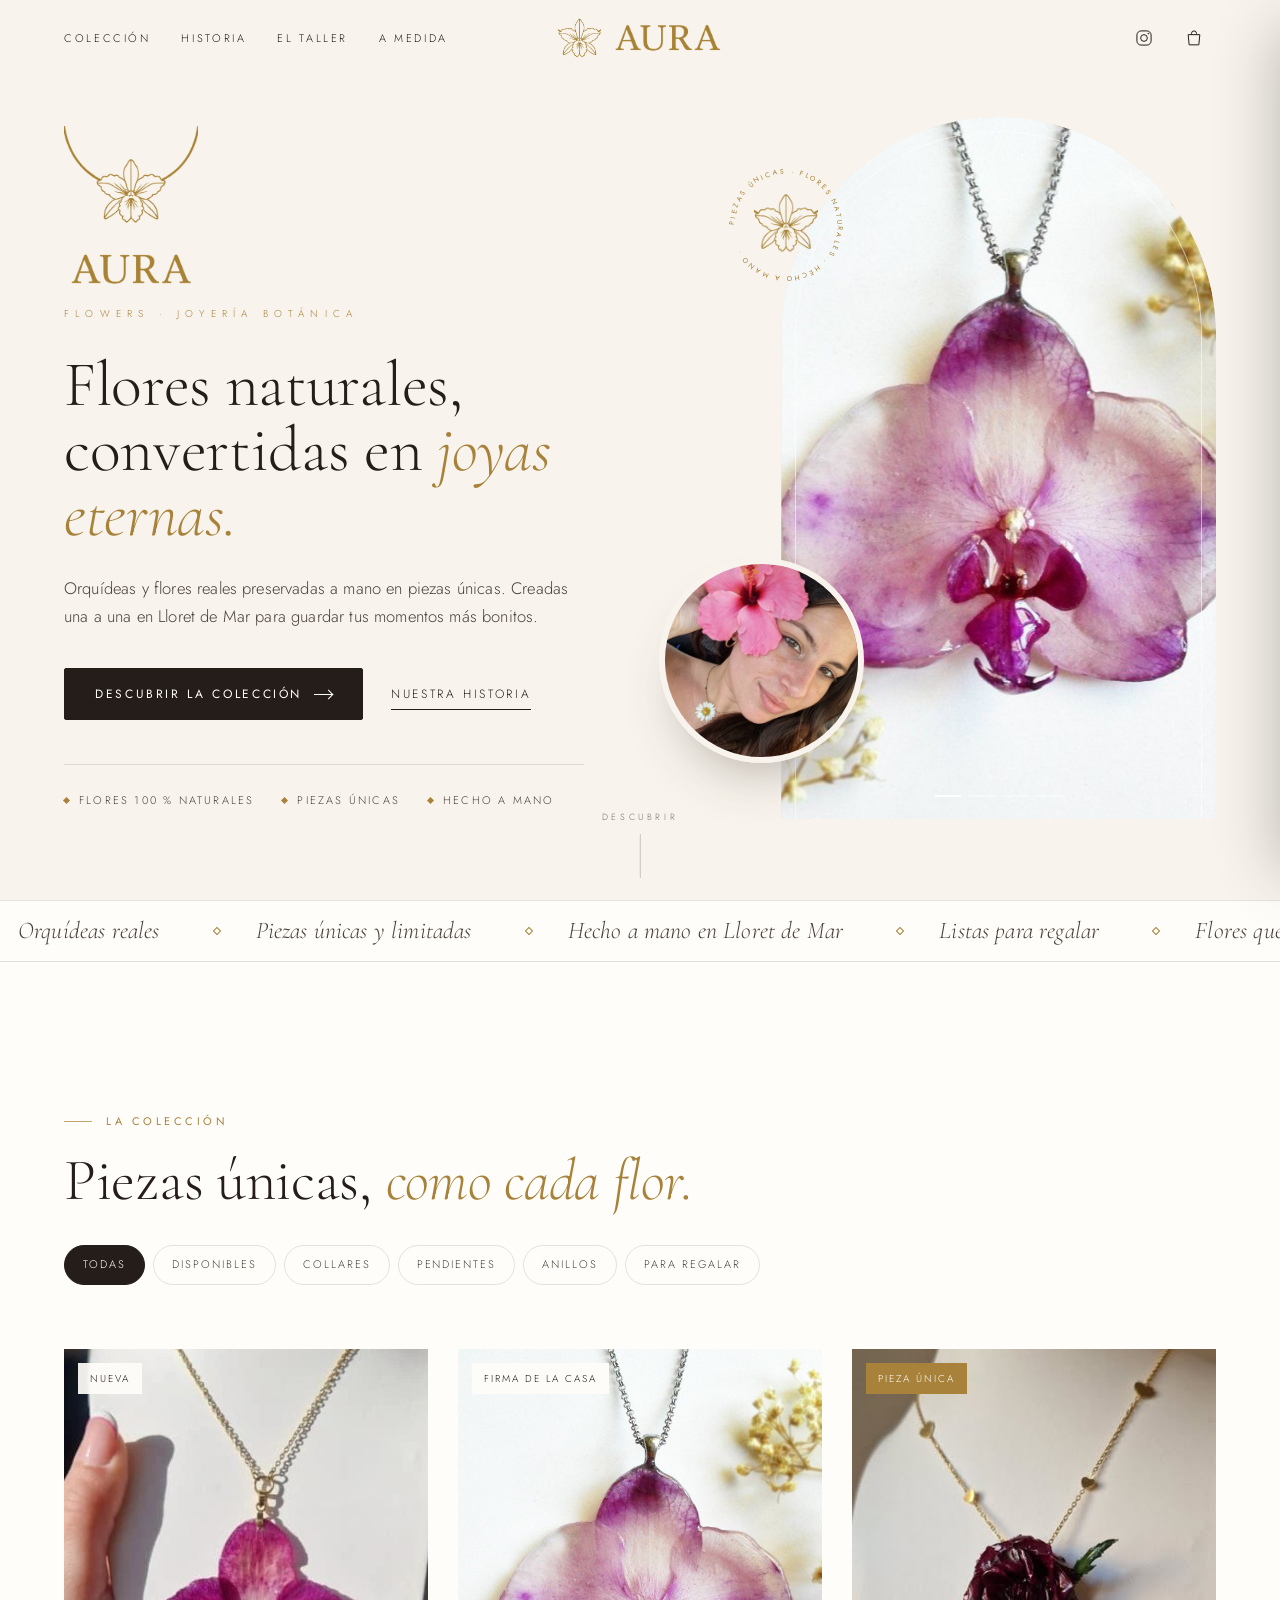
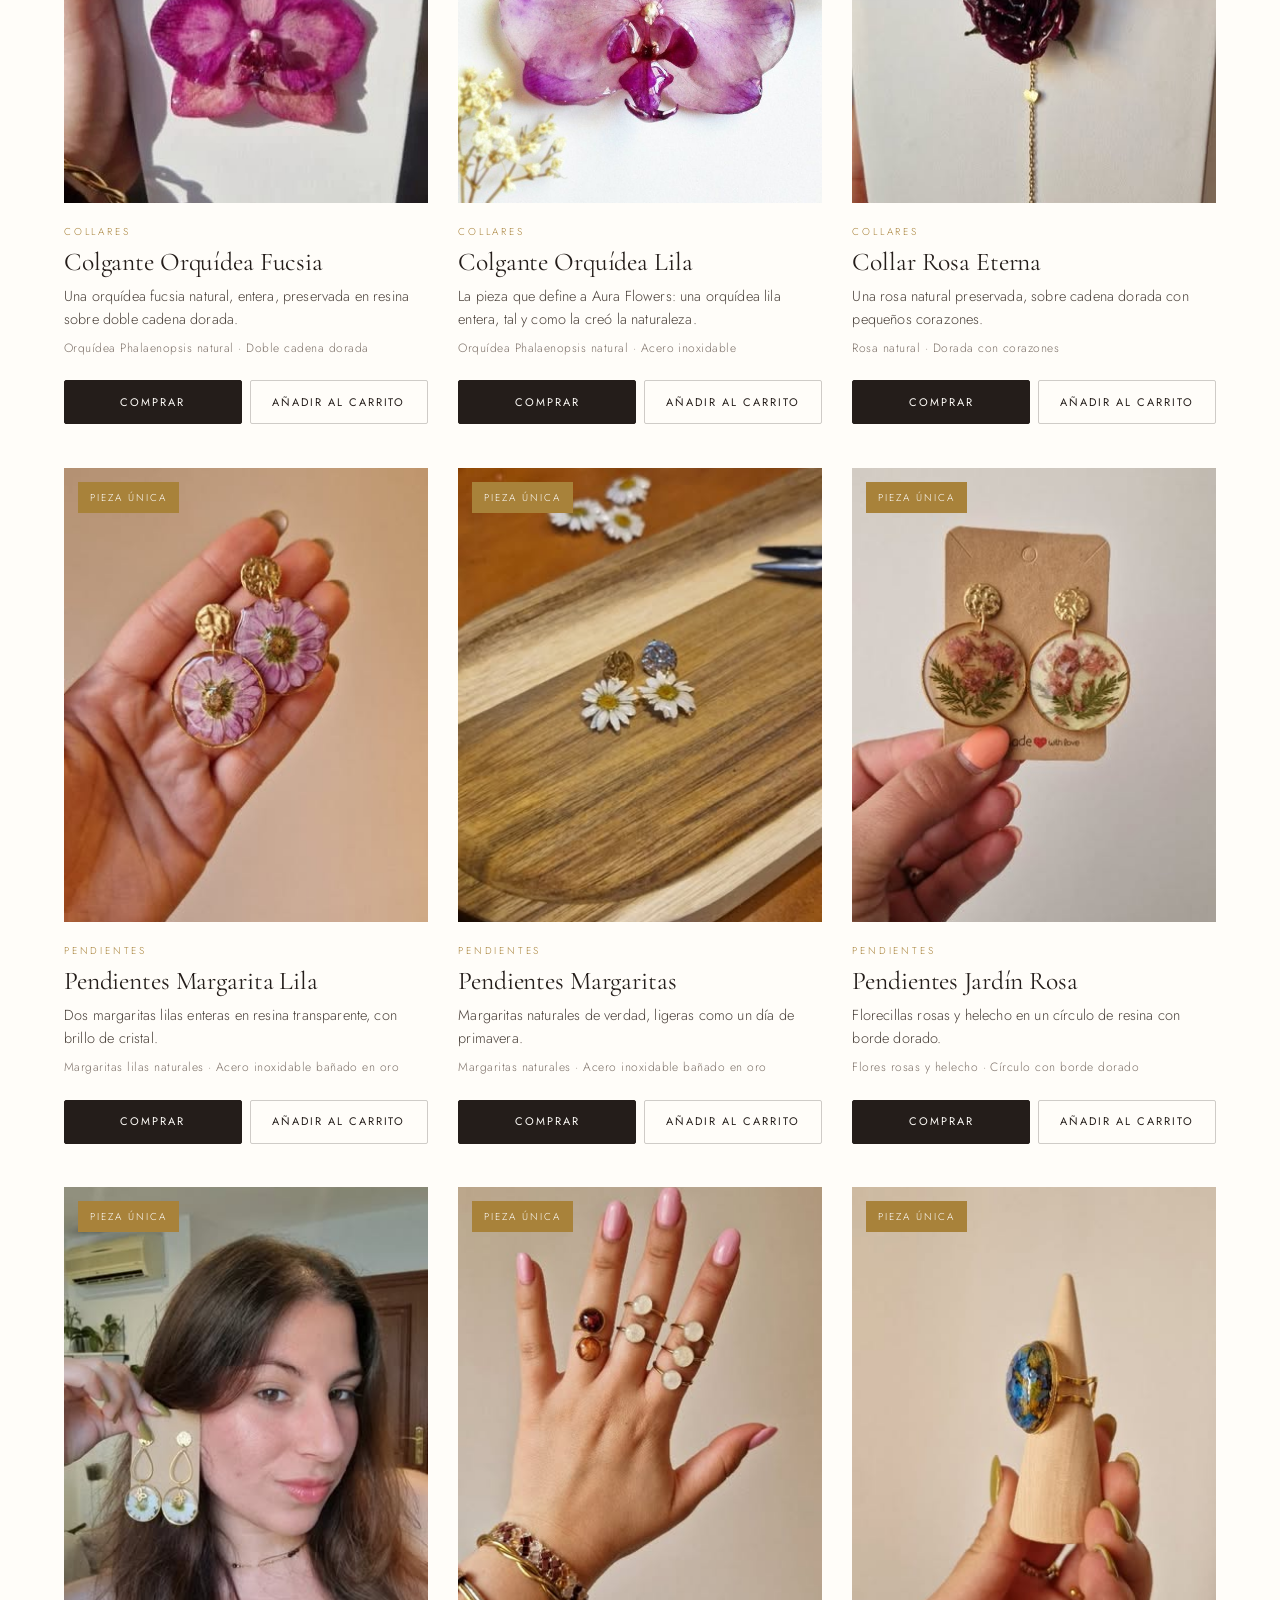
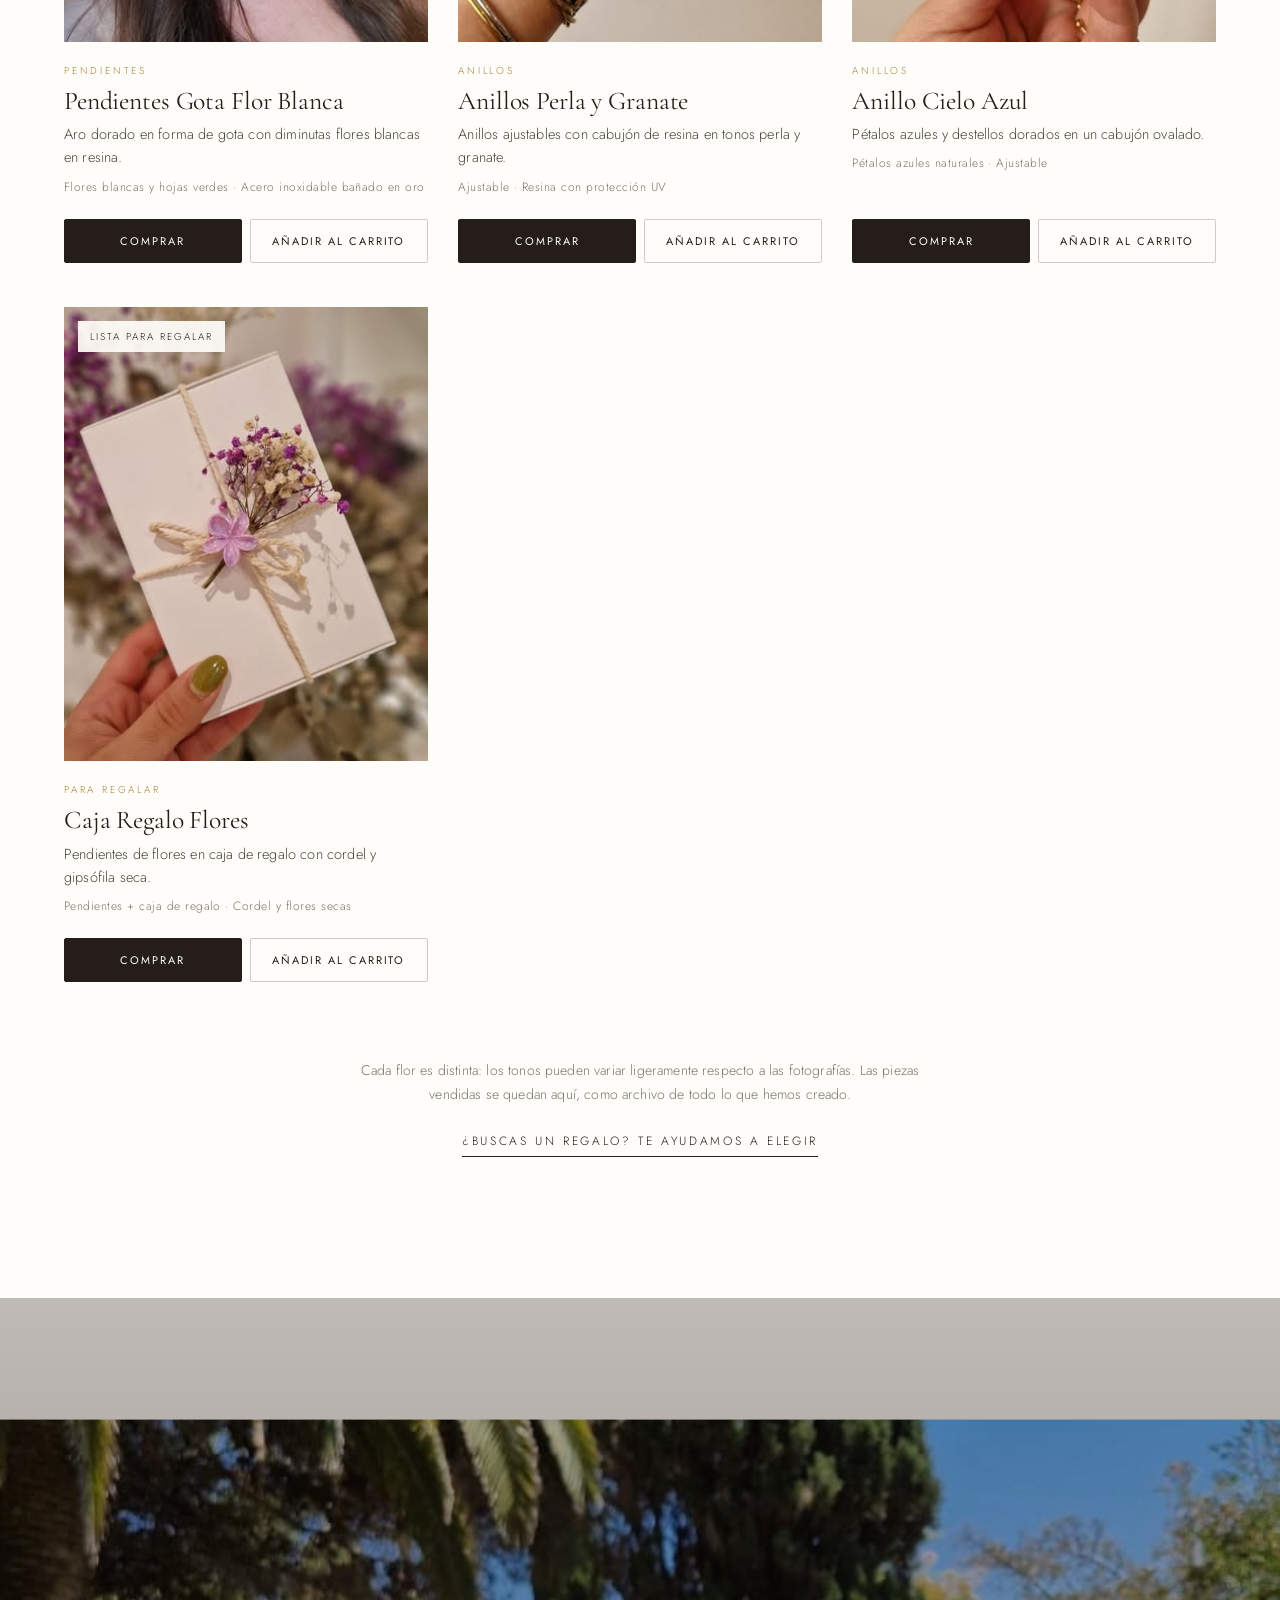
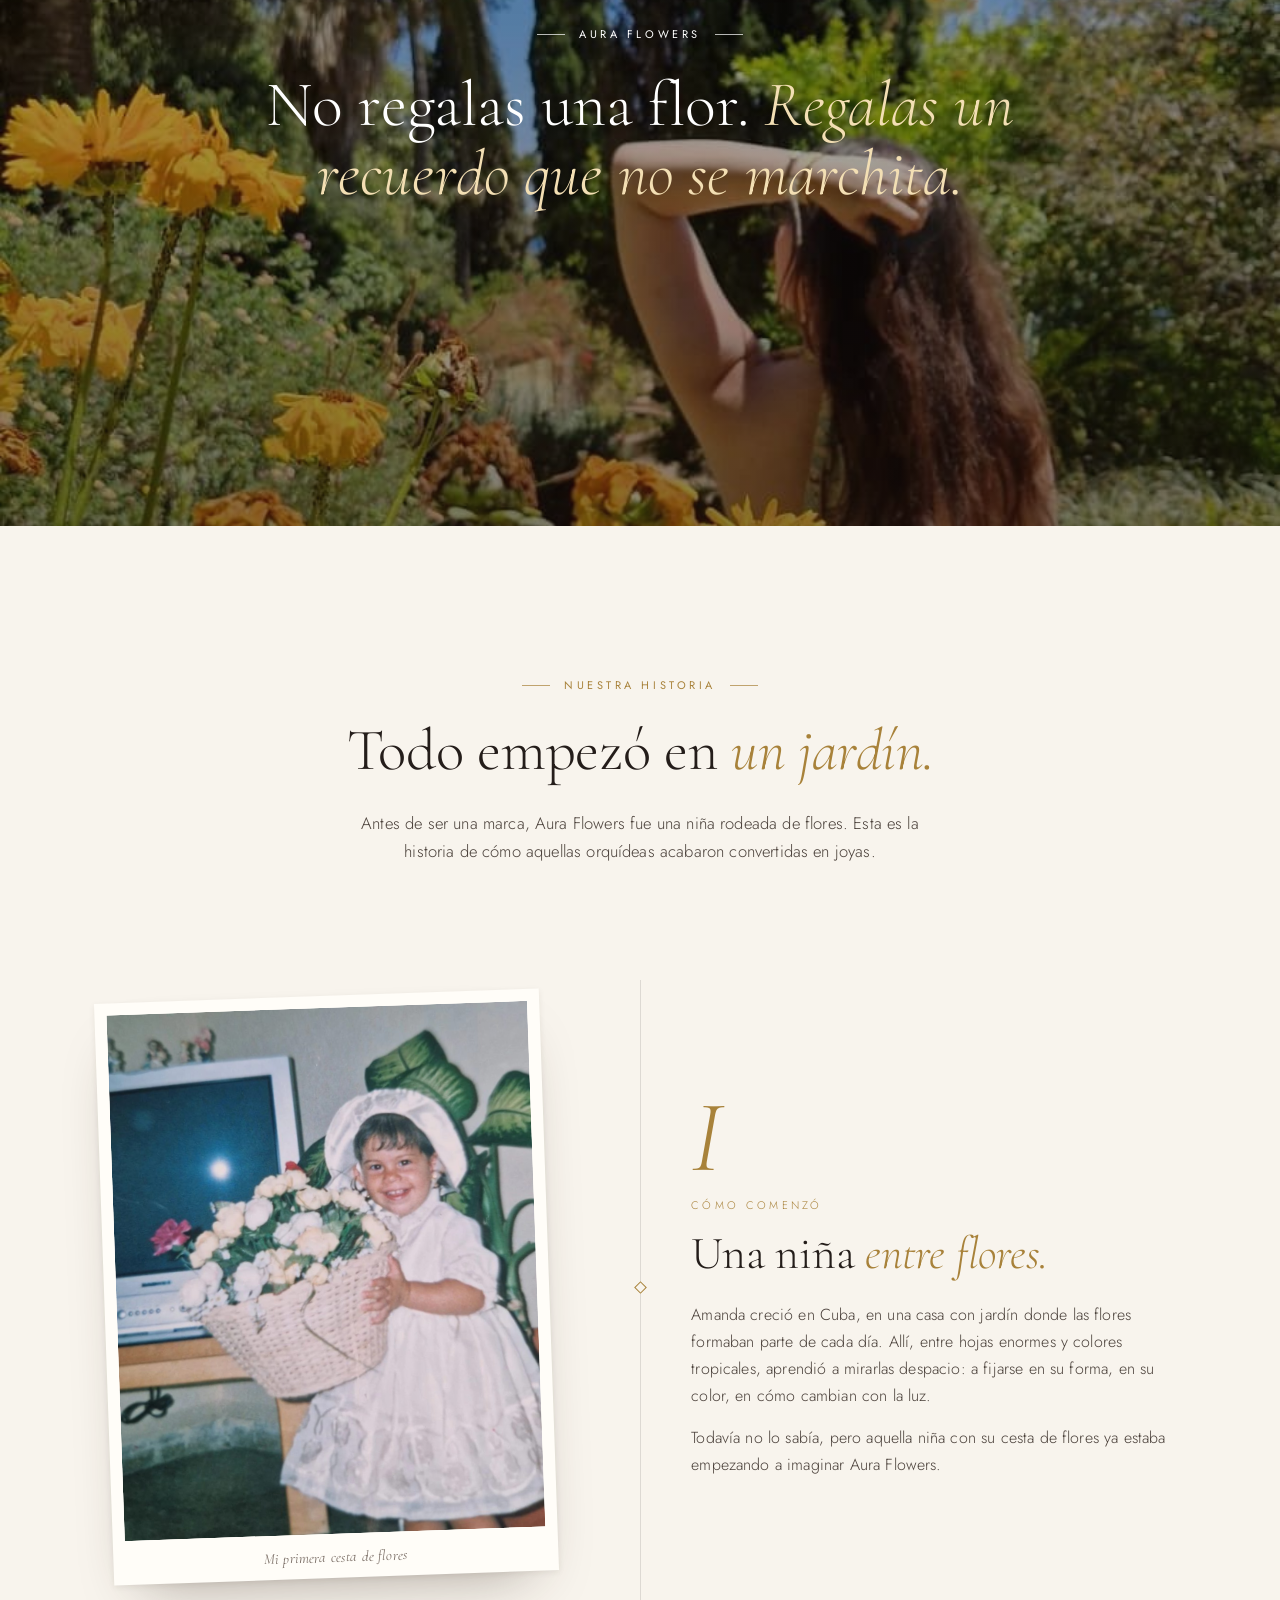
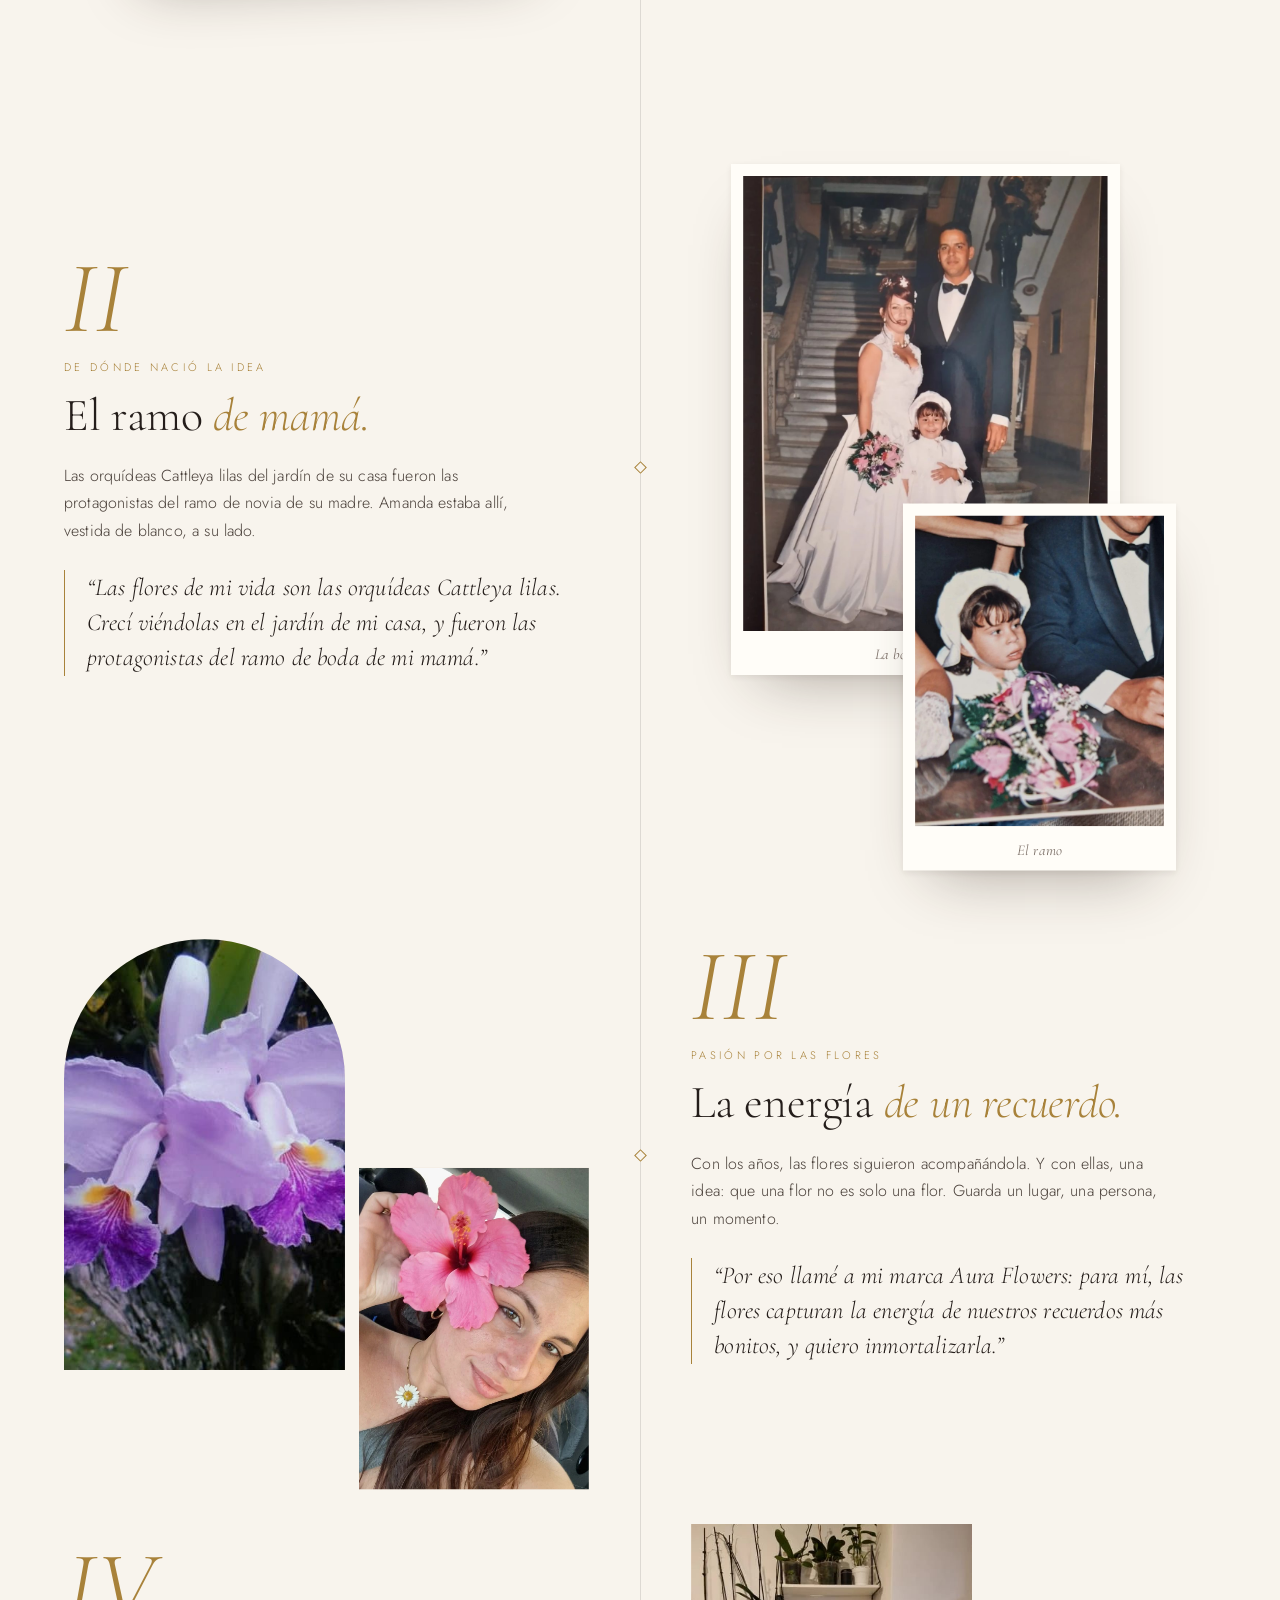
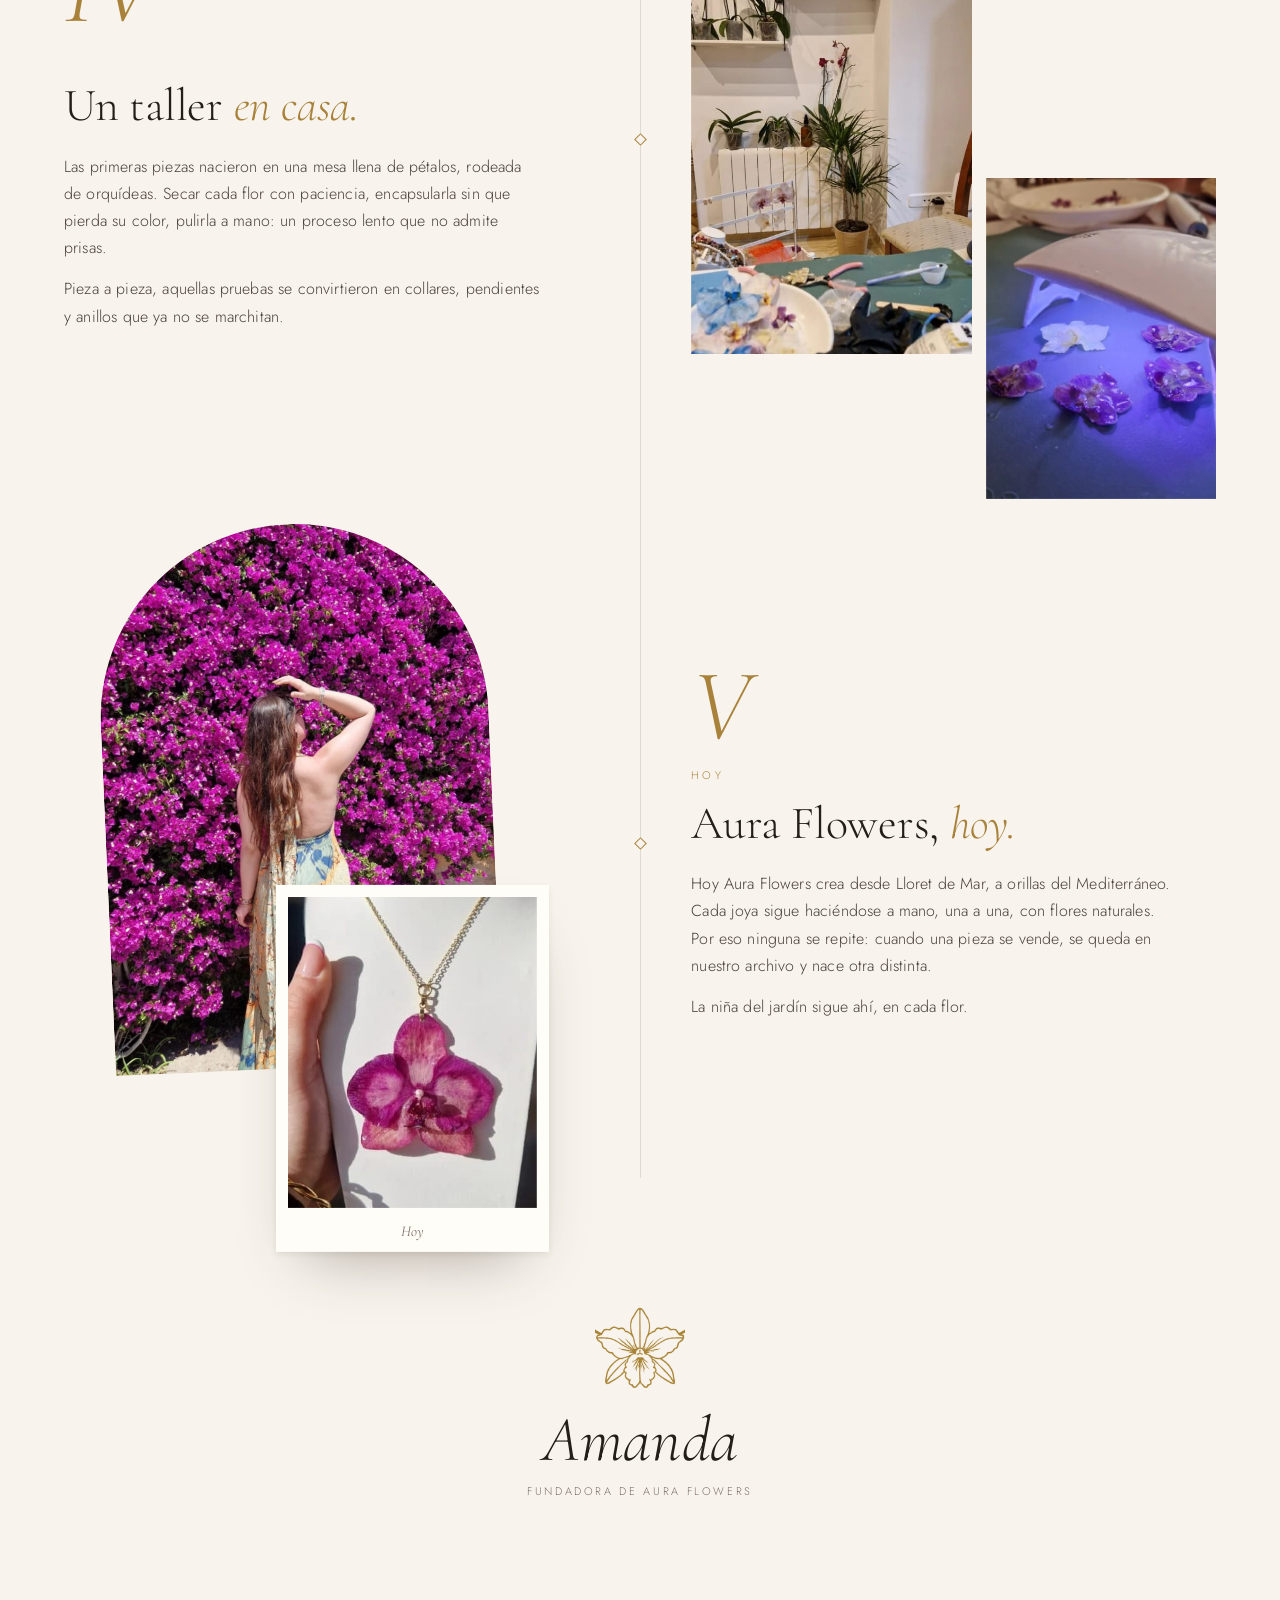
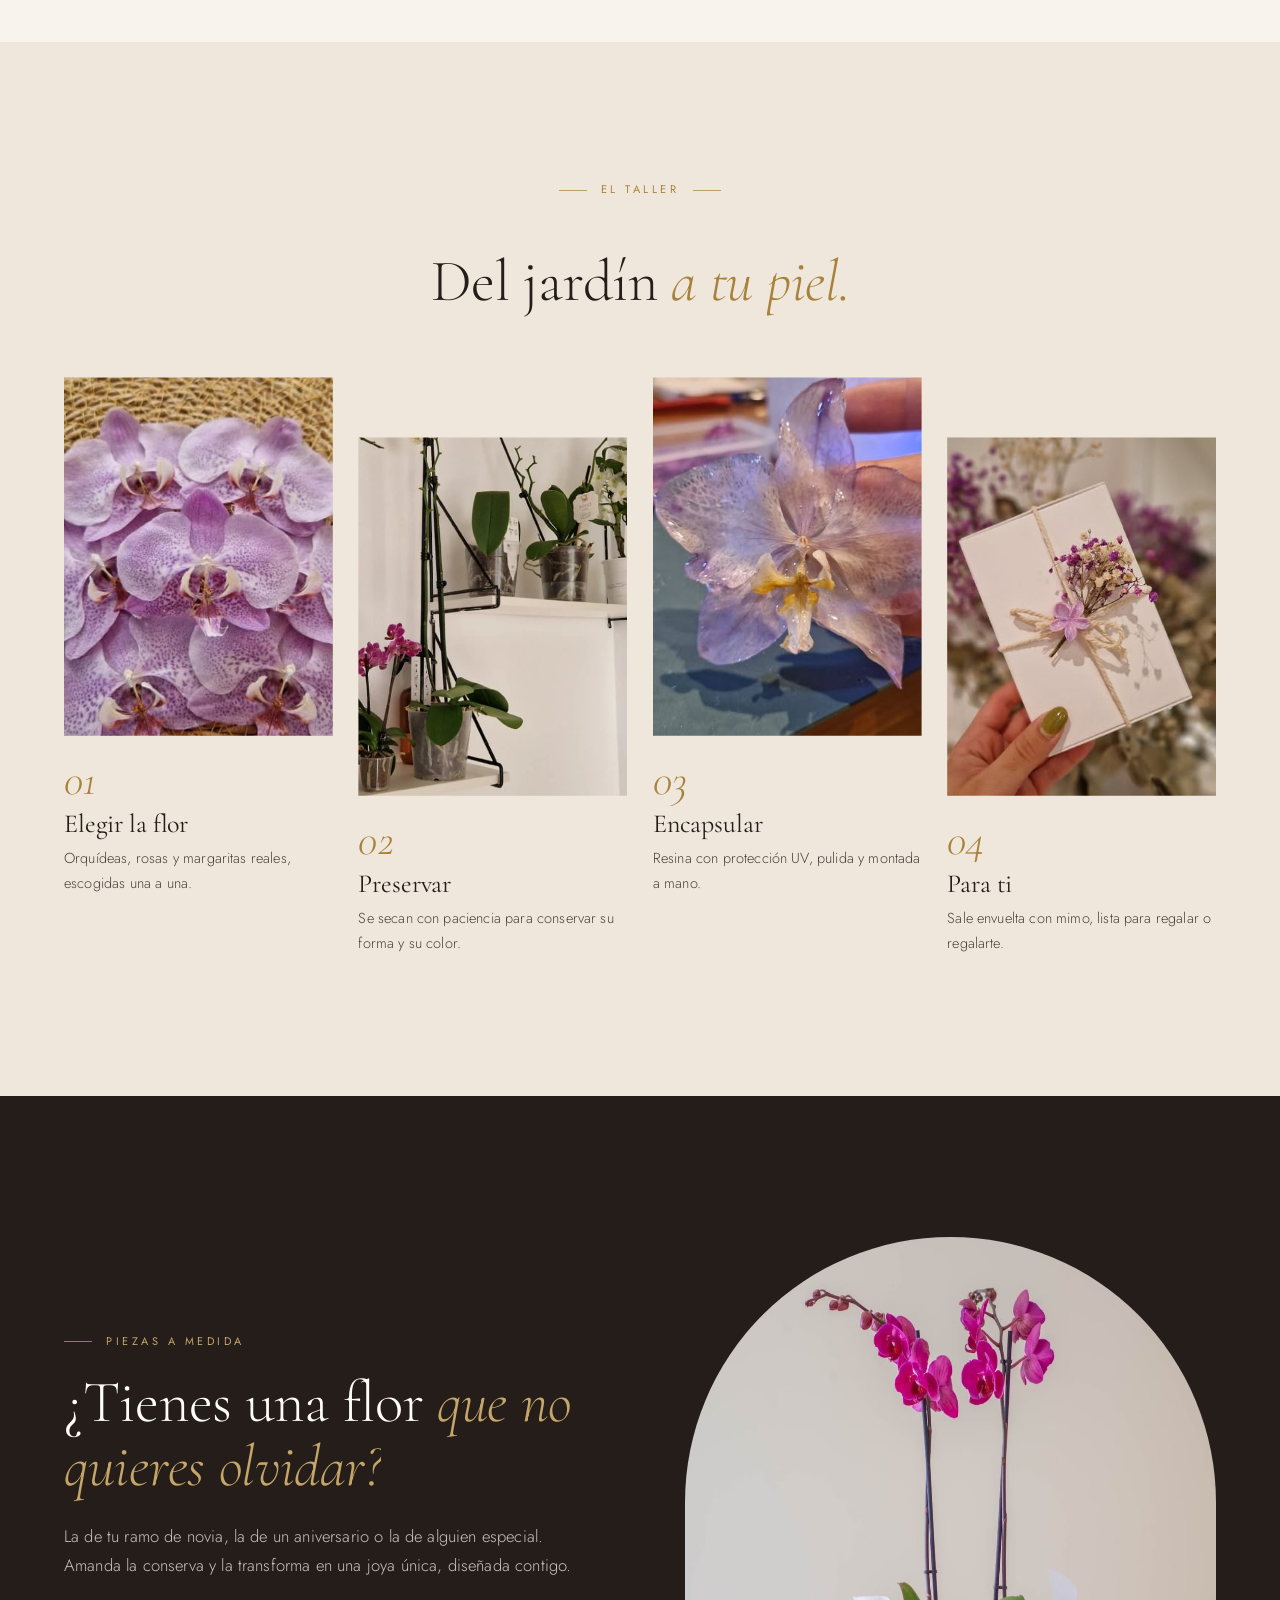
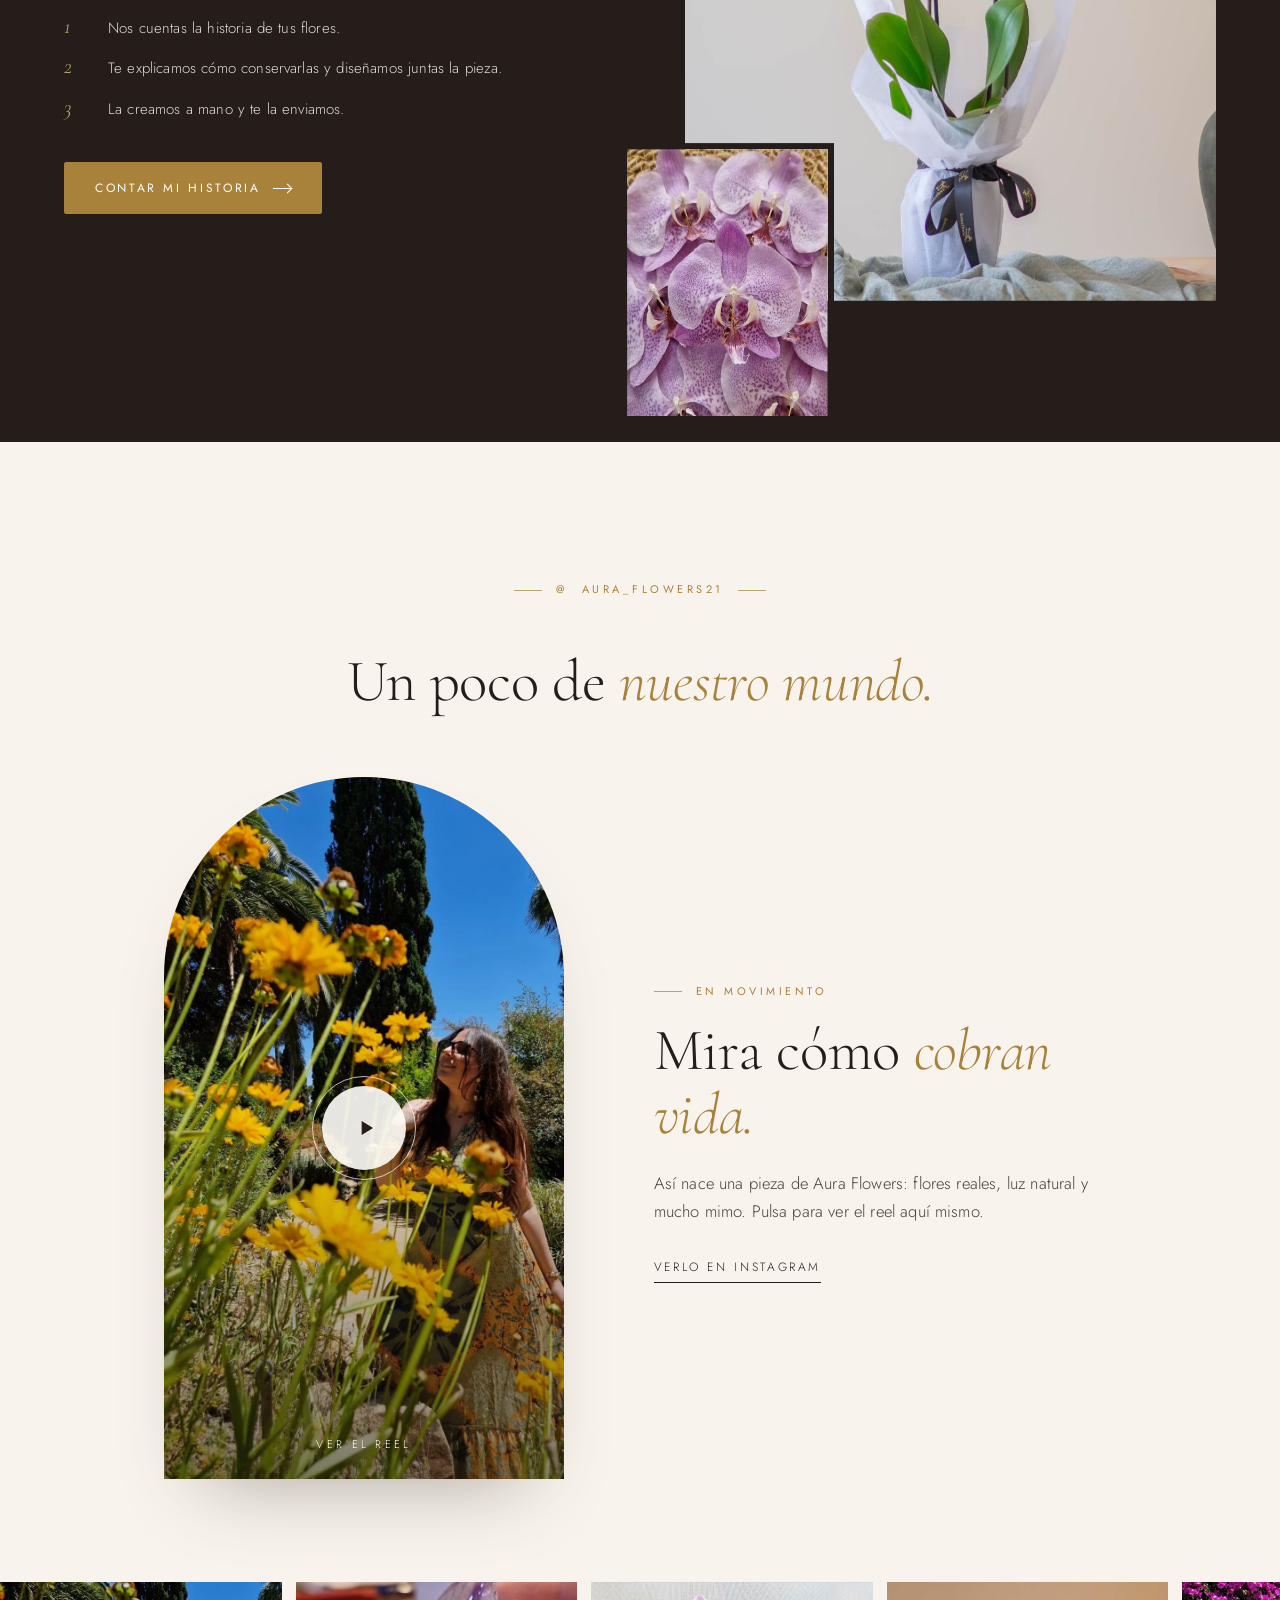
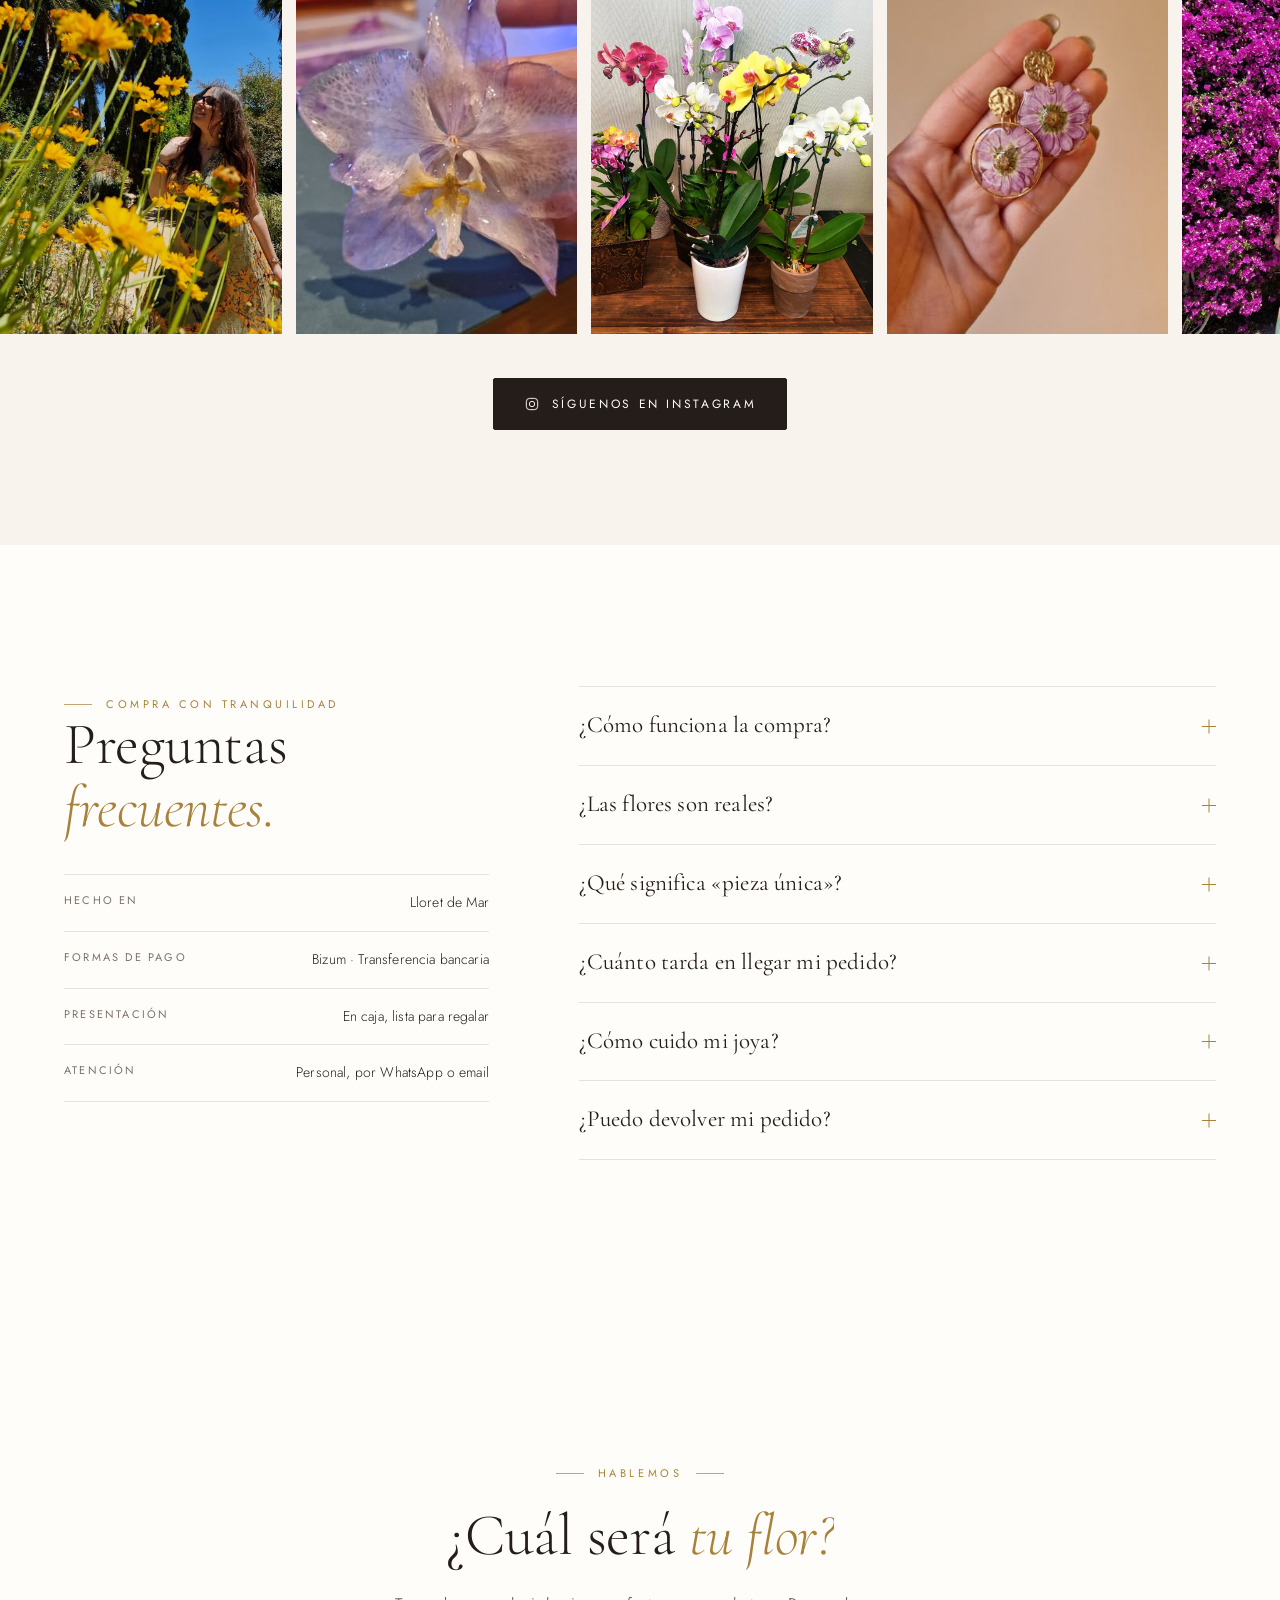
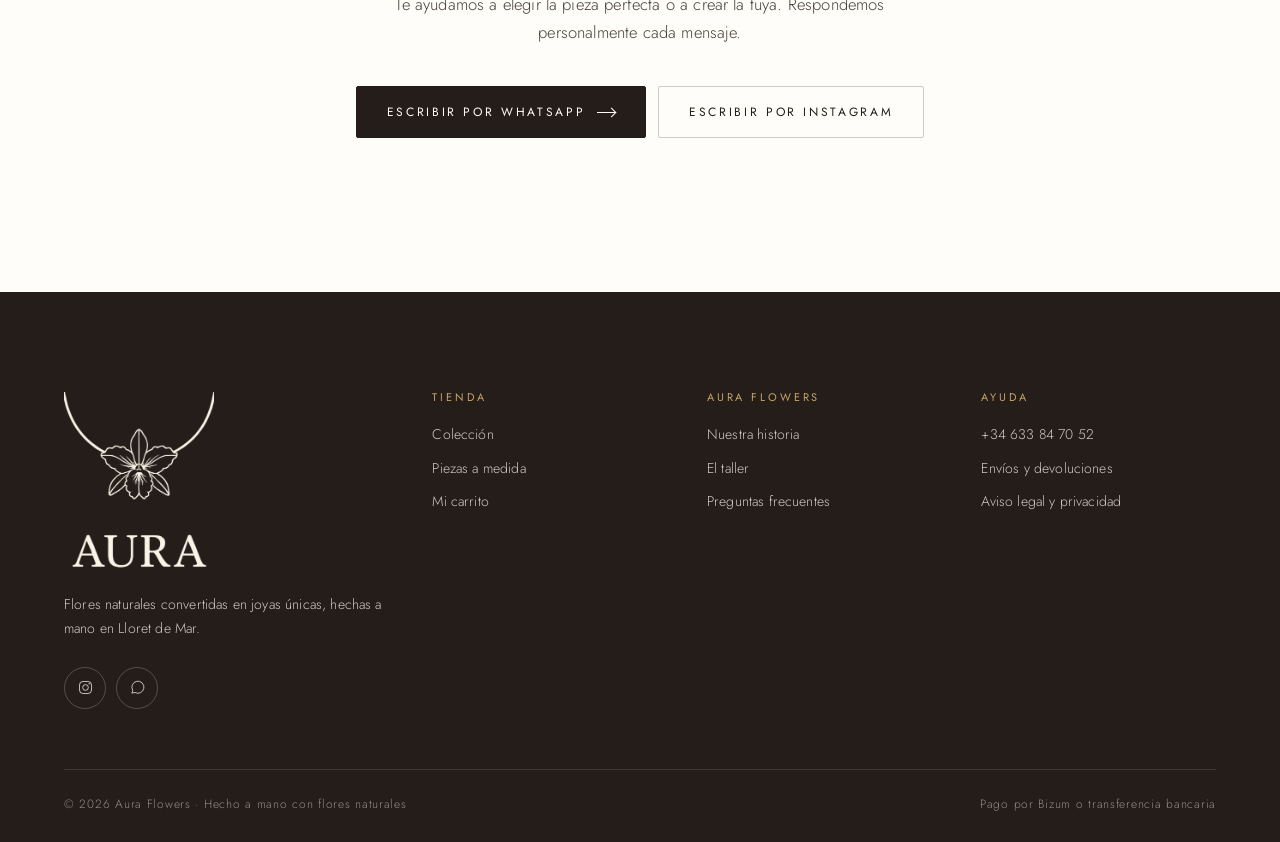
==== commit 12d46ef2: "Añadir reel destacado de Instagram en la portada Co-Authored-By: Claude Opus 5.5 <noreply@anthropic." ====
--- a/index.html
+++ b/index.html
@@ -319,6 +319,25 @@
       <p class="eyebrow eyebrow--center reveal">@<span data-cfg="redes.instagramUsuario">aura_flowers21</span></p>
       <h2 id="insta-title" class="h2" data-split>Un poco de <em>nuestro mundo.</em></h2>
     </div>
+
+    <!-- Reel destacado: se configura en js/config.js → redes.reelDestacado.
+         Se carga al pulsar (más rápido y sin cookies de Instagram hasta entonces). -->
+    <div class="container reel-wrap" data-need="redes.reelDestacado">
+      <div class="reel reveal" data-reel>
+        <button class="reel-poster" type="button" data-reel-play aria-label="Reproducir el reel de Aura Flowers">
+          <img src="assets/hero/jardin-sonrisa.jpg" alt="" width="900" height="1600" loading="lazy" decoding="async">
+          <span class="reel-play" aria-hidden="true"><svg viewBox="0 0 24 24"><path d="M8 5.5v13l10.5-6.5z"/></svg></span>
+          <span class="reel-label">Ver el reel</span>
+        </button>
+      </div>
+      <div class="reel-text">
+        <p class="eyebrow reveal">En movimiento</p>
+        <h3 class="h2" data-split>Mira cómo <em>cobran vida.</em></h3>
+        <p class="lead reveal">Así nace una pieza de Aura Flowers: flores reales, luz natural y mucho mimo. Pulsa para ver el reel aquí mismo.</p>
+        <a class="link reveal" data-reel-link href="#" target="_blank" rel="noopener">Verlo en Instagram</a>
+      </div>
+    </div>
+
     <div class="insta-track fade" data-insta></div>
     <div class="insta-foot">
       <a class="btn" data-social="instagram" href="#"><svg width="16" height="16" viewBox="0 0 24 24" fill="none" stroke="currentColor" stroke-width="1.4" aria-hidden="true"><rect x="3.5" y="3.5" width="17" height="17" rx="5"/><circle cx="12" cy="12" r="4"/></svg>Síguenos en Instagram</a>
--- a/css/aura.css
+++ b/css/aura.css
@@ -95,7 +95,7 @@
 .btn--light { --bg: var(--paper); --fg: var(--ink); --bd: var(--paper); --fill: var(--gold); }
 .btn--light:hover { color: var(--paper); }
 .btn--sm { min-height: 44px; padding: 0 20px; font-size: 11px; letter-spacing: .18em; }
-.btn--full { width: 100%; }
+.btn--full { width: 100%; white-space: normal; text-align: center; line-height: 1.45; padding-top: 12px; padding-bottom: 12px; }
 .btn[disabled], .btn[aria-disabled="true"] { --bg: transparent; --fg: var(--muted); --bd: var(--line); cursor: not-allowed; }
 .btn[disabled]::before { display: none; }
 .link {
@@ -540,6 +540,7 @@
 .co-steps li.is-current::before { background: var(--ink); border-color: var(--ink); color: #fff; }
 .co-steps li.is-done::after, .co-steps li.is-current::after { background: var(--gold); }
 .co-grid { display: grid; grid-template-columns: 1fr 400px; gap: clamp(24px, 4vw, 56px); align-items: start; }
+.co-grid > *, .grid > *, .pdp-grid > *, .hero-grid > * { min-width: 0; }
 .panel { background: var(--paper); border: 1px solid var(--line); padding: clamp(22px, 3.4vw, 44px); }
 .panel h1, .panel h2 { font-size: clamp(30px, 3vw, 40px); font-weight: 300; margin-bottom: 8px; }
 .panel .sub { color: var(--muted); font-size: 14px; margin-bottom: 28px; }
@@ -731,3 +732,30 @@
   .ribbon-track, .insta-track { animation: none; }
 }
 .co-step [tabindex="-1"]:focus { outline: none; }
+
+/* ---------- Reel de Instagram ---------- */
+.reel-wrap { display: grid; grid-template-columns: minmax(0, 400px) minmax(0, 1fr); gap: clamp(36px, 7vw, 110px); align-items: center; max-width: 1080px; margin-bottom: clamp(60px, 8vw, 110px); }
+.reel { width: 100%; position: relative; }
+.reel-poster { position: relative; display: block; width: 100%; aspect-ratio: 9 / 16; max-height: 78vh; overflow: hidden; border-radius: 999px 999px 0 0; background: var(--sand); box-shadow: 0 40px 80px -40px rgba(60, 40, 30, .4); }
+.reel-poster img { width: 100%; height: 100%; object-fit: cover; transition: transform 1.4s var(--ease); }
+.reel-poster::after { content: ""; position: absolute; inset: 0; background: linear-gradient(180deg, transparent 50%, rgba(20, 14, 12, .45)); }
+.reel-poster:hover img { transform: scale(1.05); }
+.reel-play { position: absolute; left: 50%; top: 50%; z-index: 2; width: 84px; height: 84px; margin: -42px 0 0 -42px; border-radius: 50%; display: grid; place-items: center; background: rgba(255, 253, 249, .9); transition: transform .5s var(--ease), background .4s; }
+.reel-play::before { content: ""; position: absolute; inset: -10px; border: 1px solid rgba(255, 253, 249, .7); border-radius: 50%; animation: pulse 2.4s var(--ease-soft) infinite; }
+.reel-play svg { width: 26px; height: 26px; fill: var(--ink); margin-left: 4px; }
+.reel-poster:hover .reel-play { transform: scale(1.08); background: #fff; }
+.reel-label { position: absolute; left: 0; right: 0; bottom: 26px; z-index: 2; text-align: center; color: #fff; font-size: 11px; letter-spacing: .3em; text-transform: uppercase; }
+@keyframes pulse { 0% { transform: scale(.9); opacity: 1; } 100% { transform: scale(1.3); opacity: 0; } }
+.reel .instagram-media { margin: 0 auto !important; min-width: 0 !important; width: 100% !important; }
+.reel-loading + .instagram-media { position: absolute !important; opacity: 0; }
+.reel-loading { display: grid; place-items: center; aspect-ratio: 9 / 16; max-height: 78vh; background: var(--sand); color: var(--muted); font-size: 13px; }
+.reel-text .eyebrow { margin-bottom: 20px; }
+.reel-text .h2 { margin-bottom: 22px; }
+.reel-text .lead { margin-bottom: 26px; }
+@media (max-width: 900px) {
+  .reel-wrap { grid-template-columns: 1fr; }
+  .reel { max-width: 400px; margin: 0 auto; }
+  .reel-text { text-align: center; }
+  .reel-text .lead { margin-left: auto; margin-right: auto; }
+}
+@media (prefers-reduced-motion: reduce) { .reel-play::before { display: none; } }
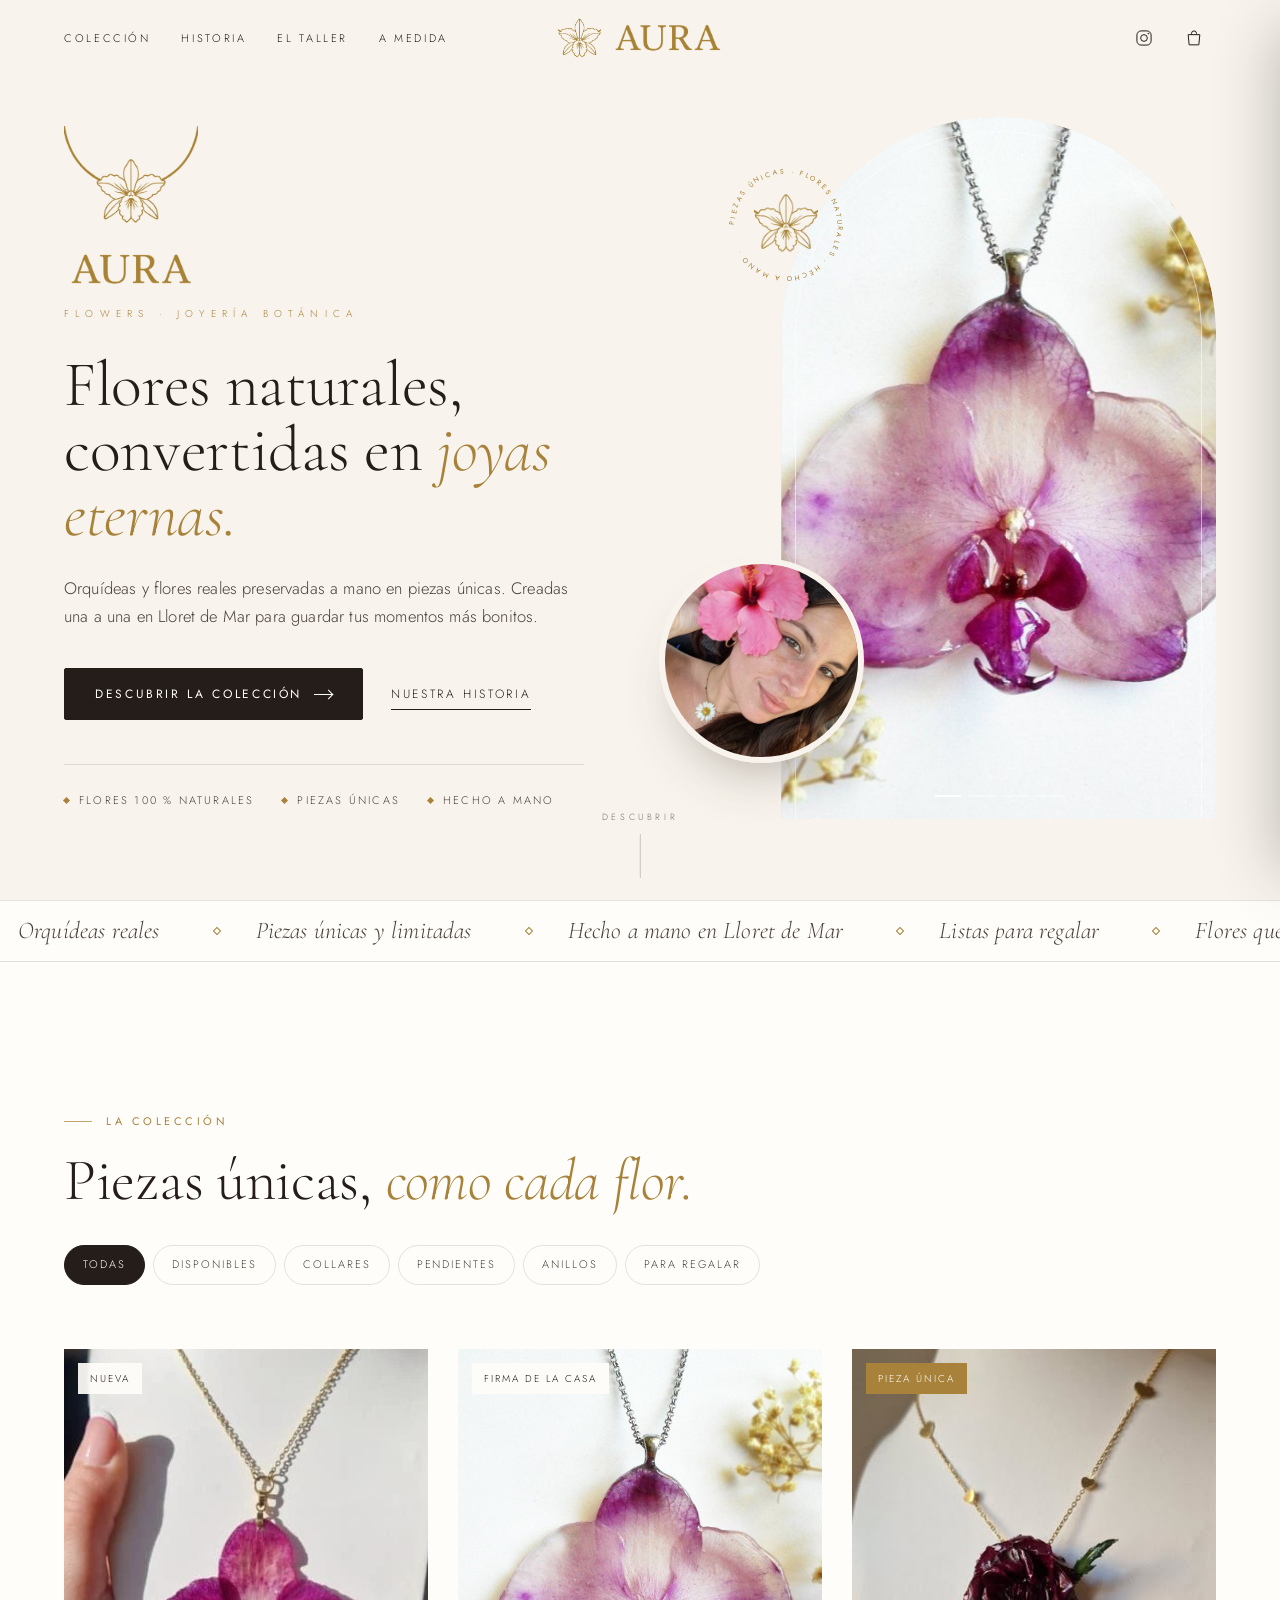
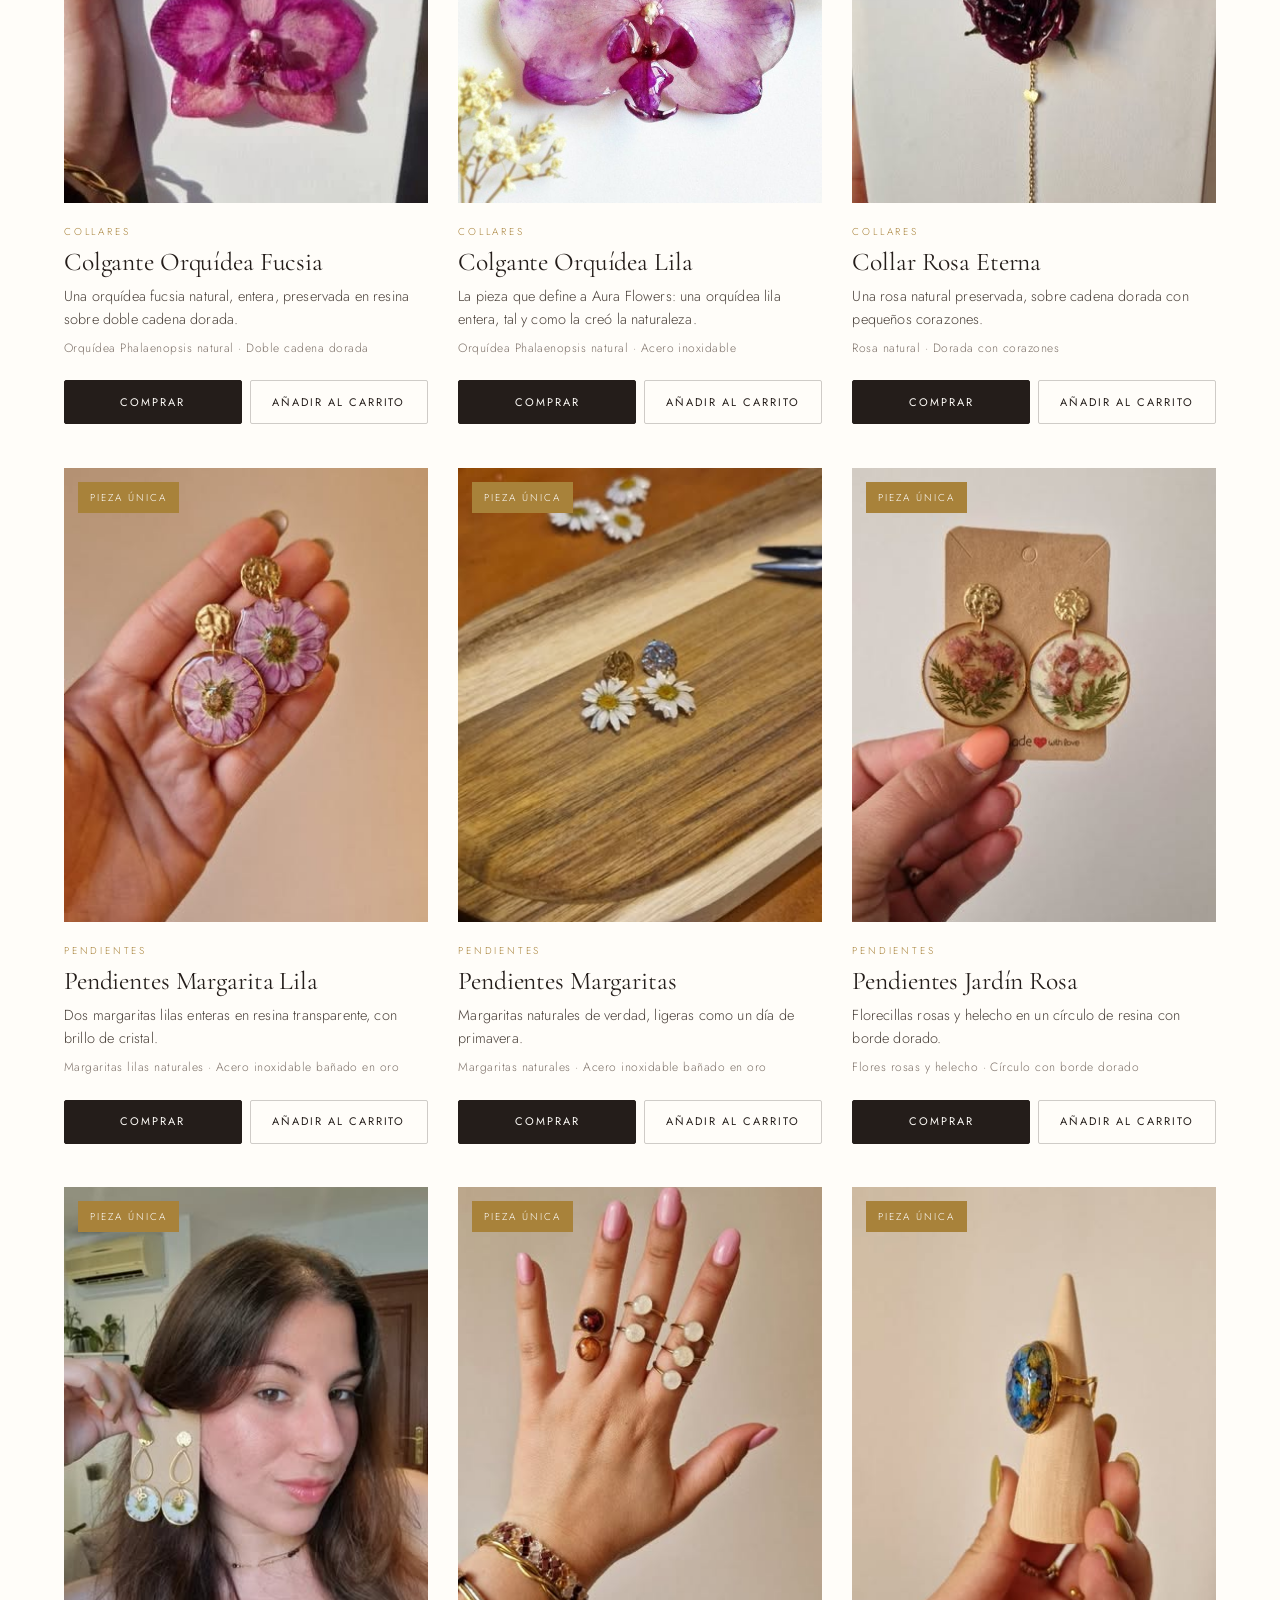
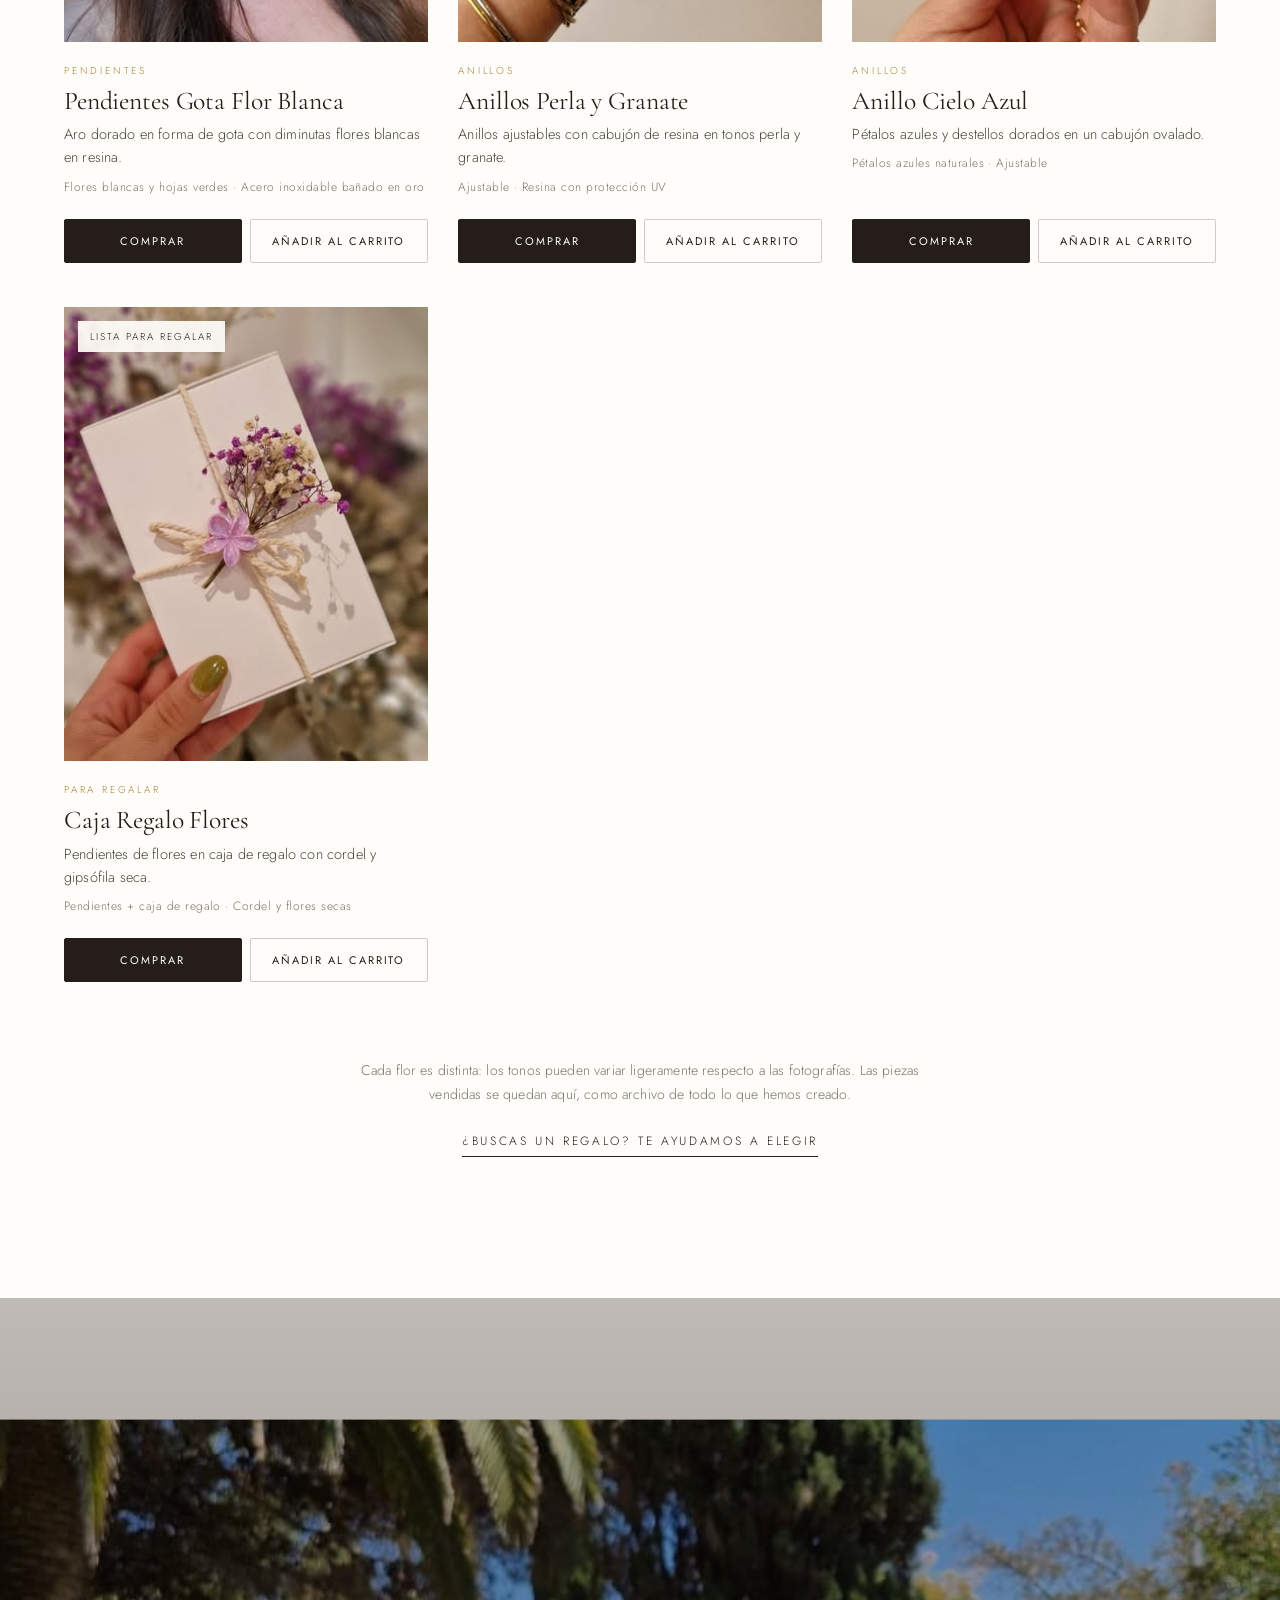
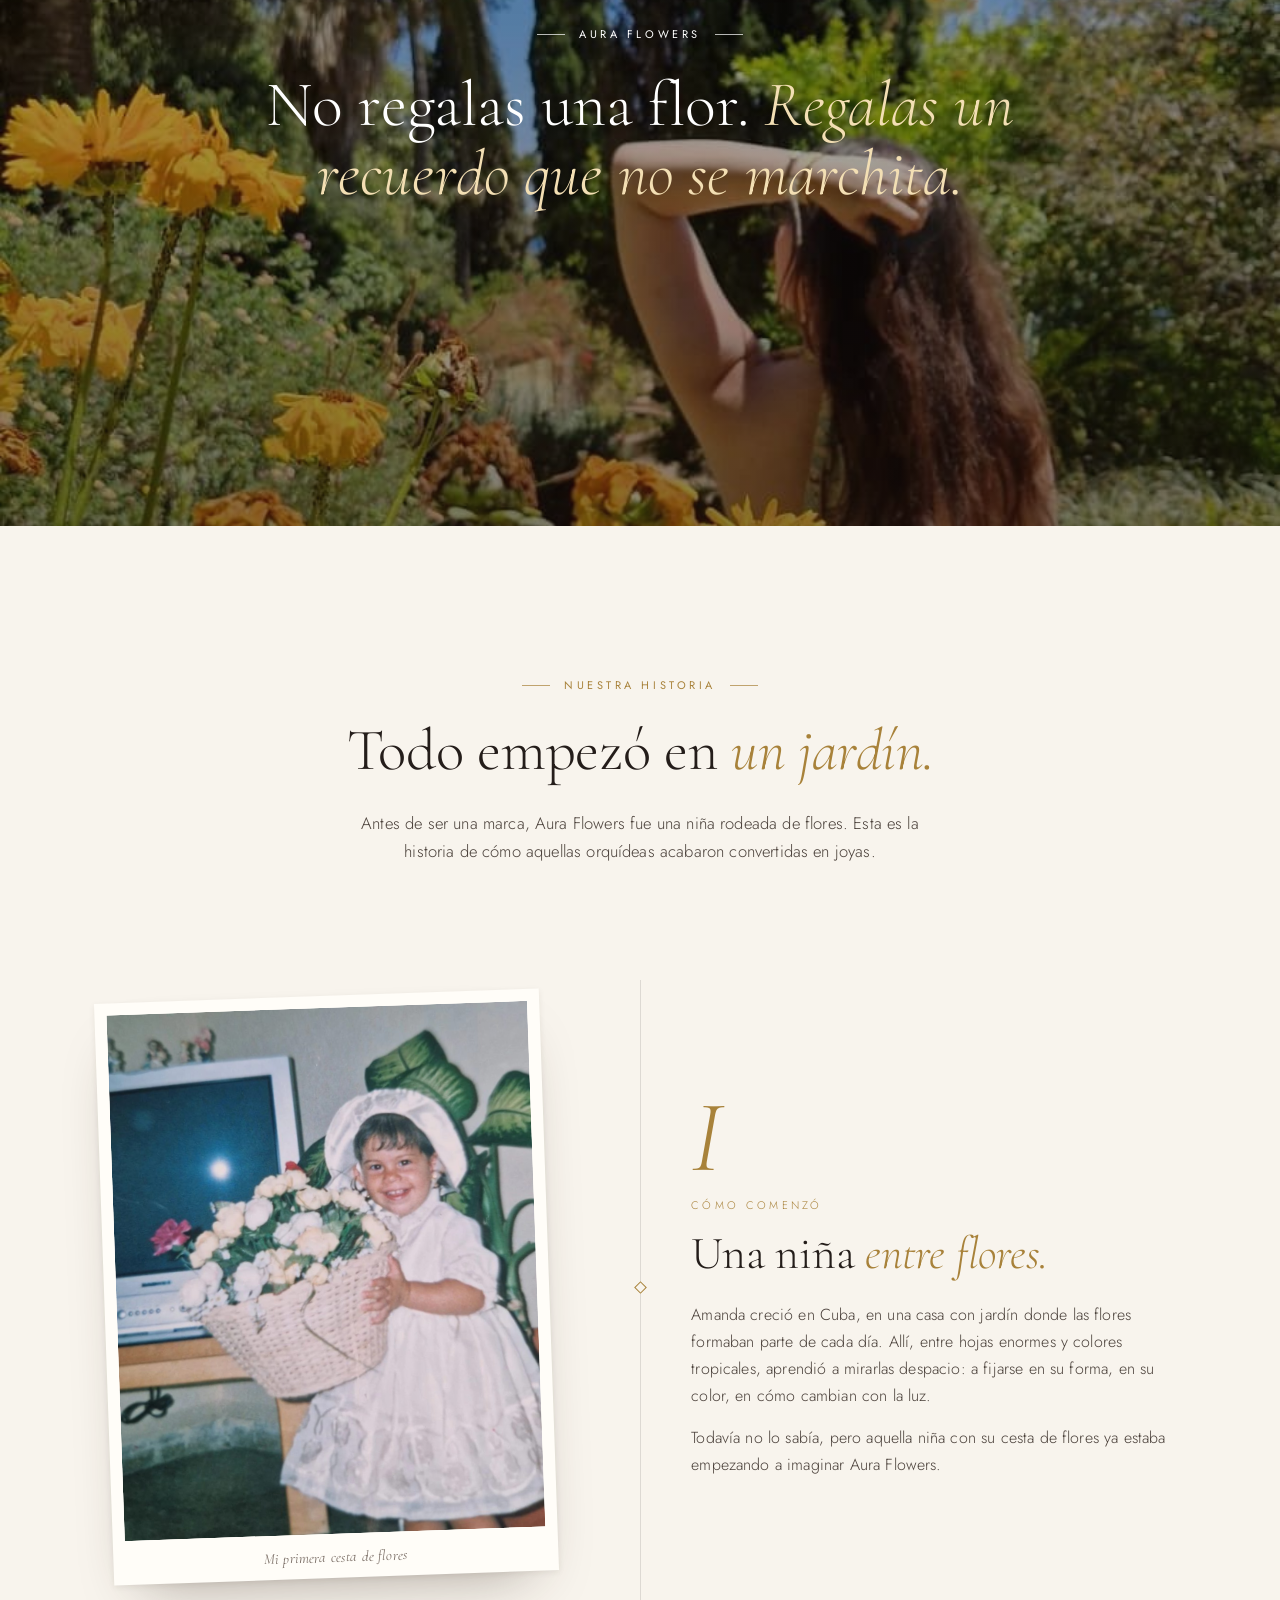
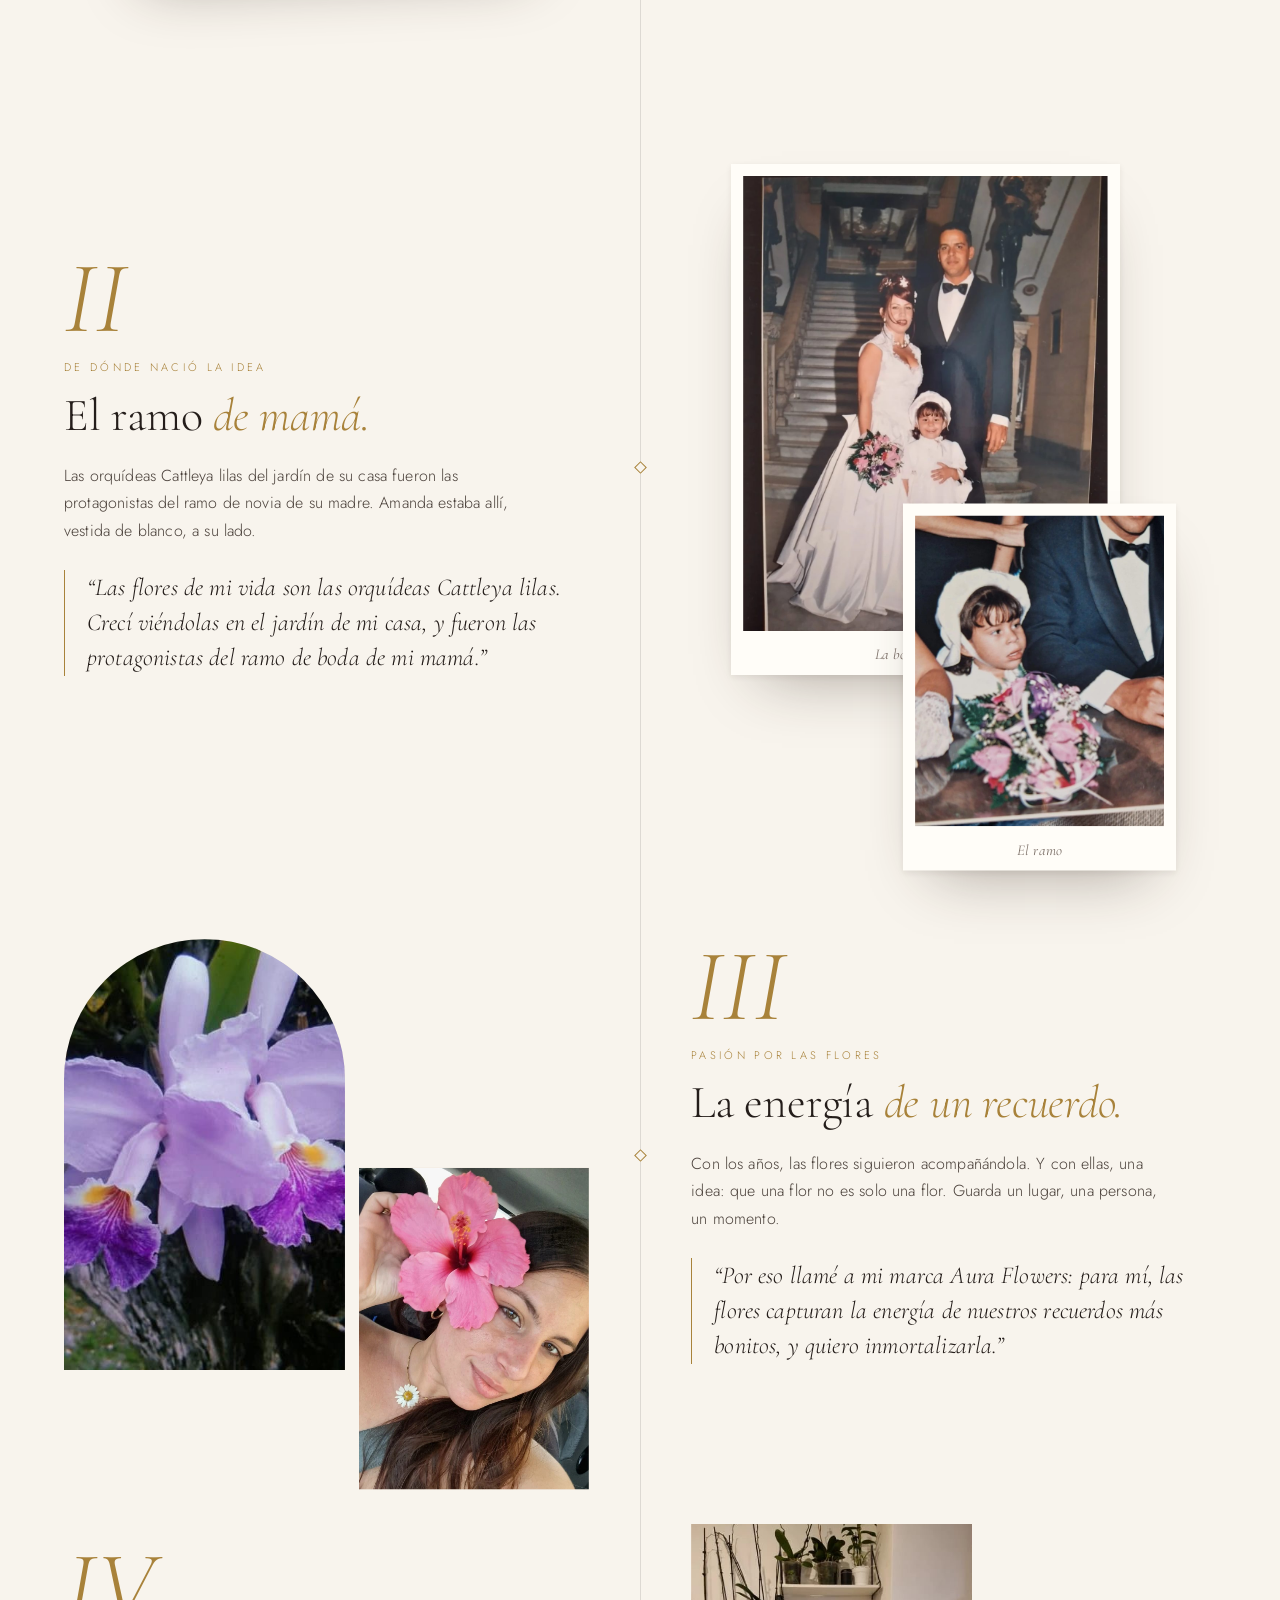
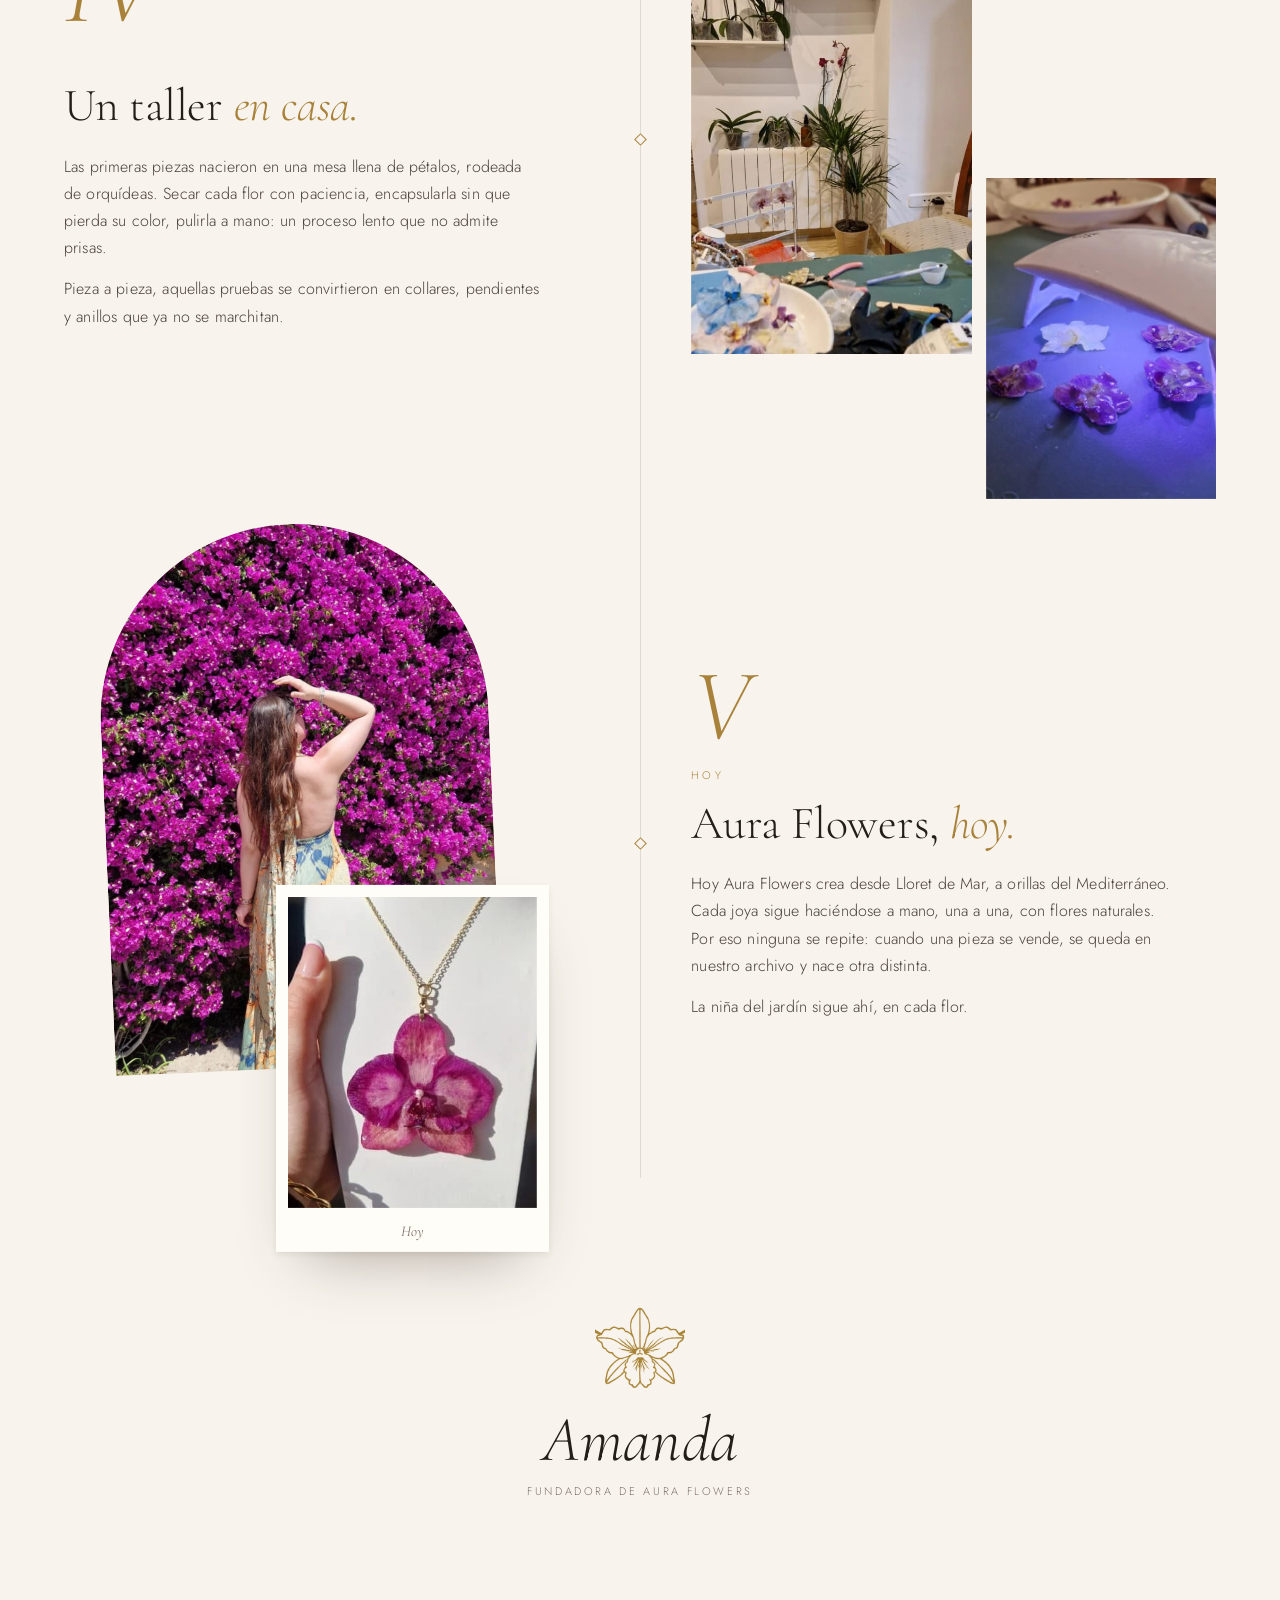
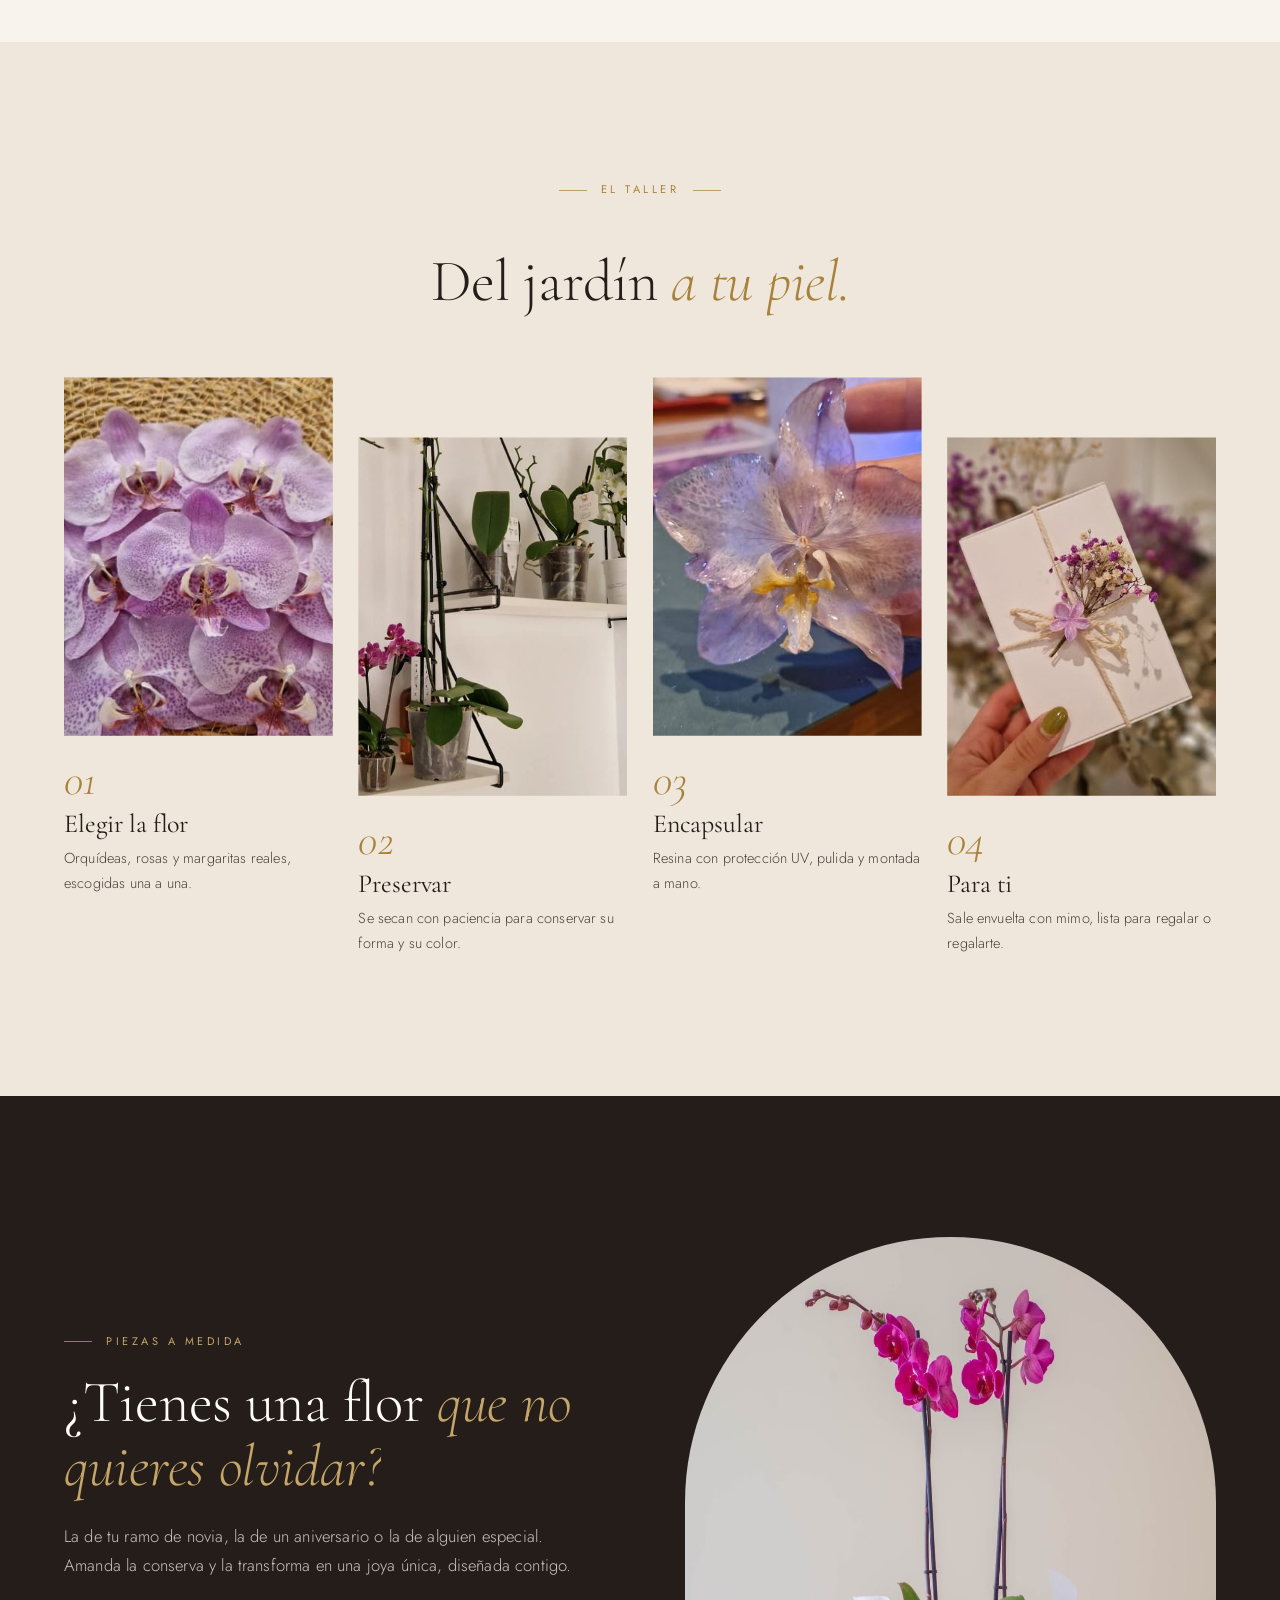
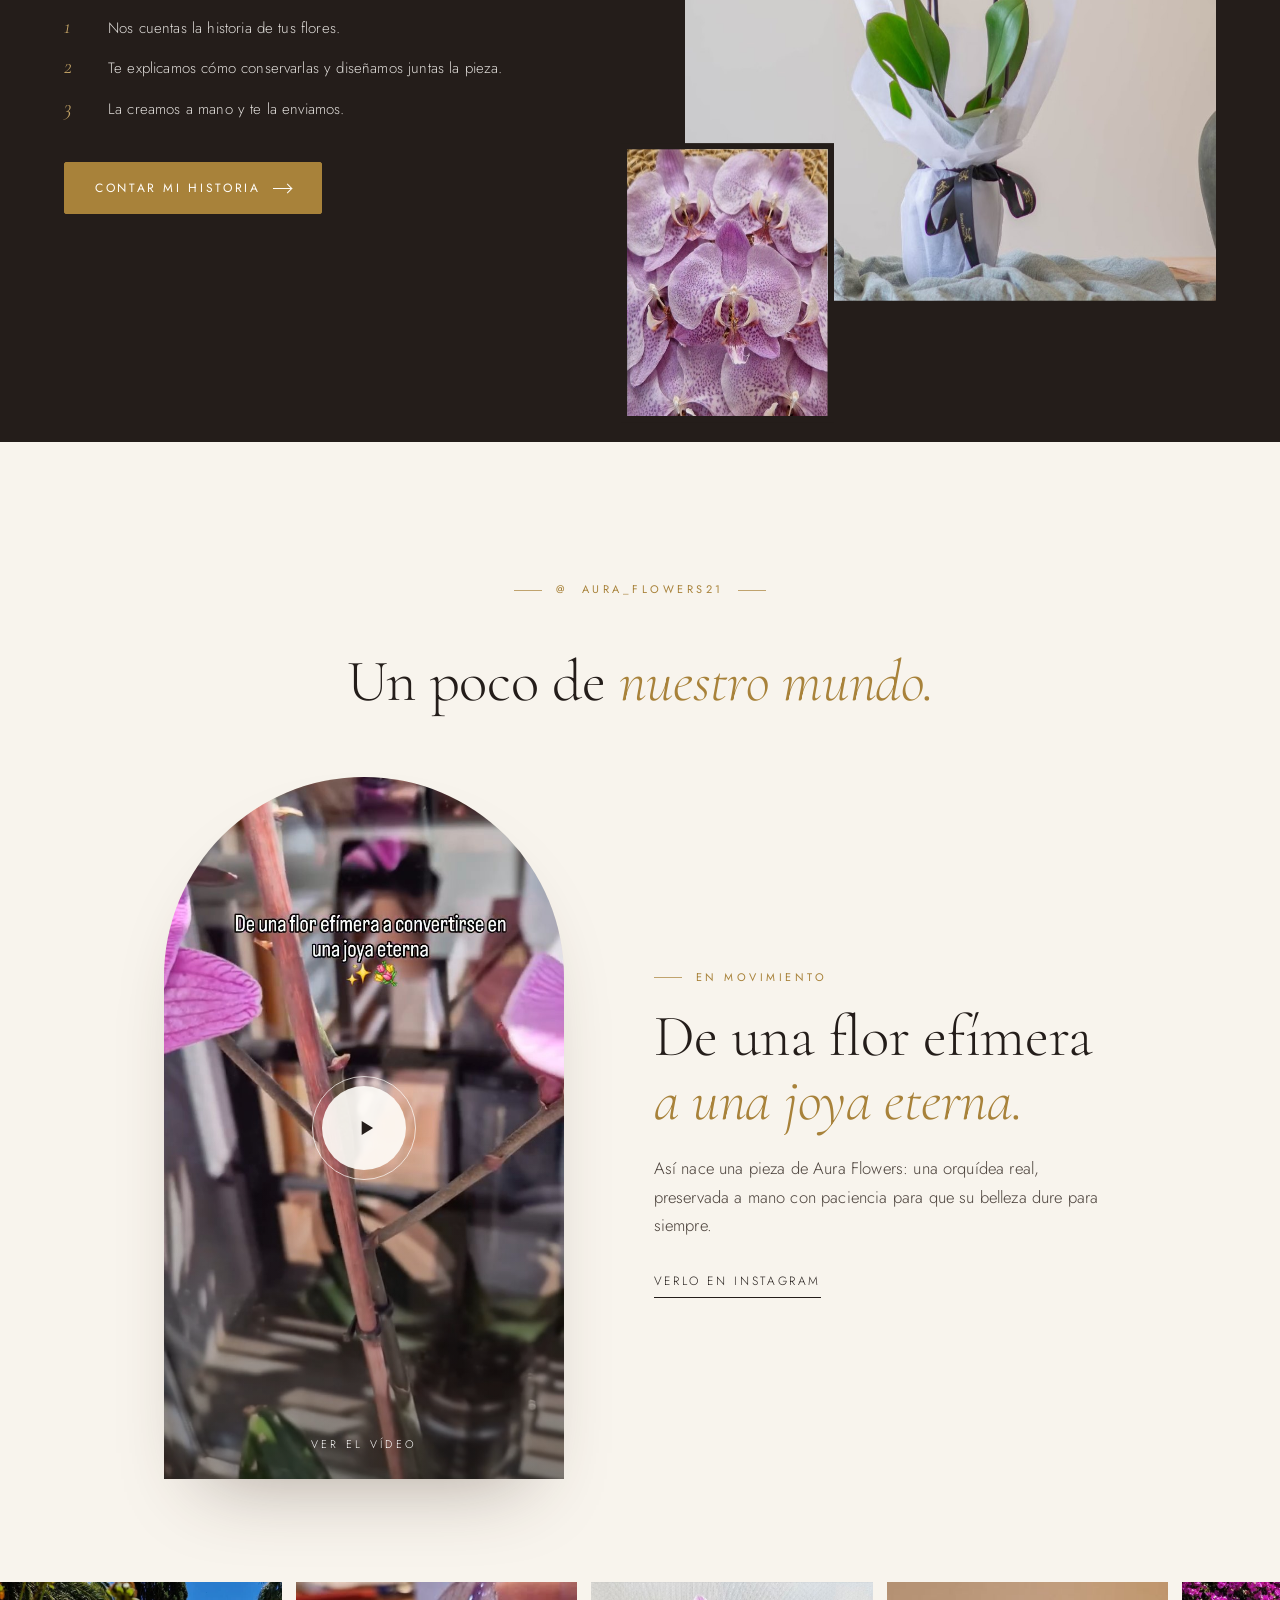
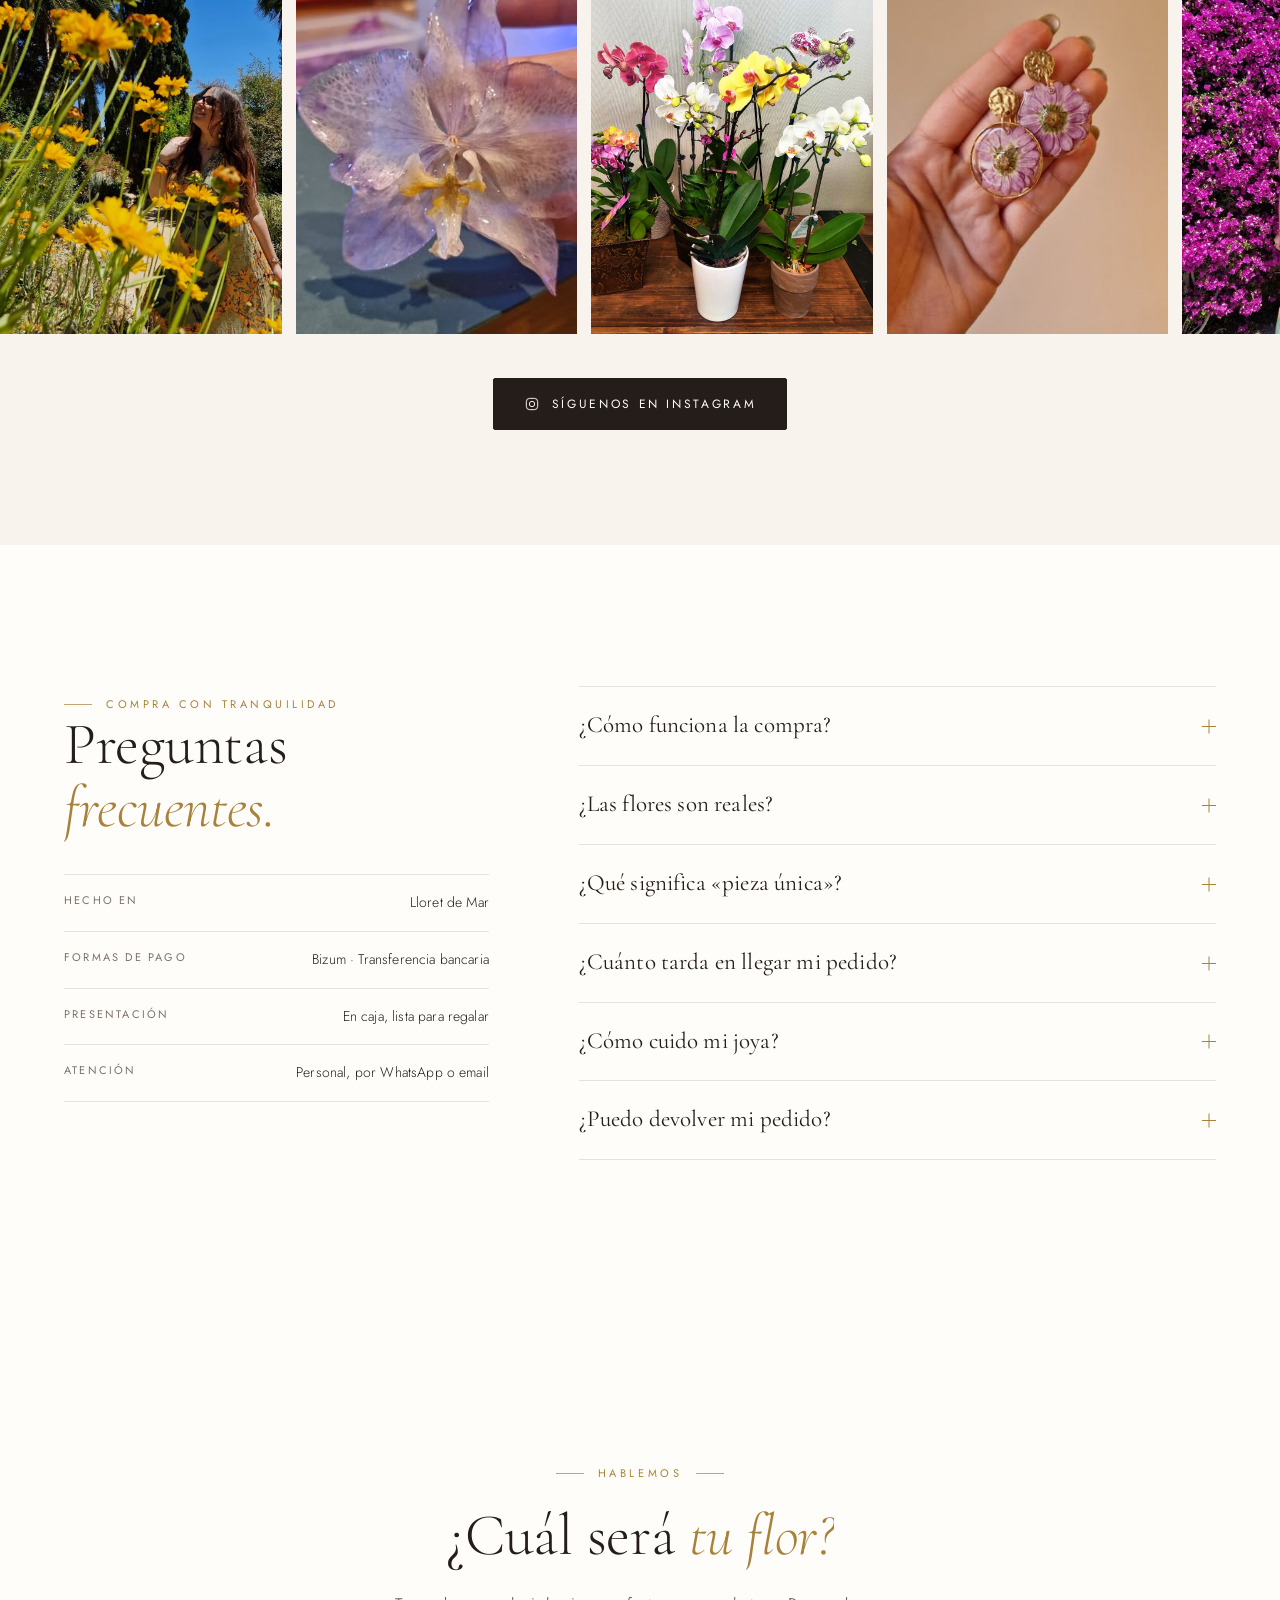
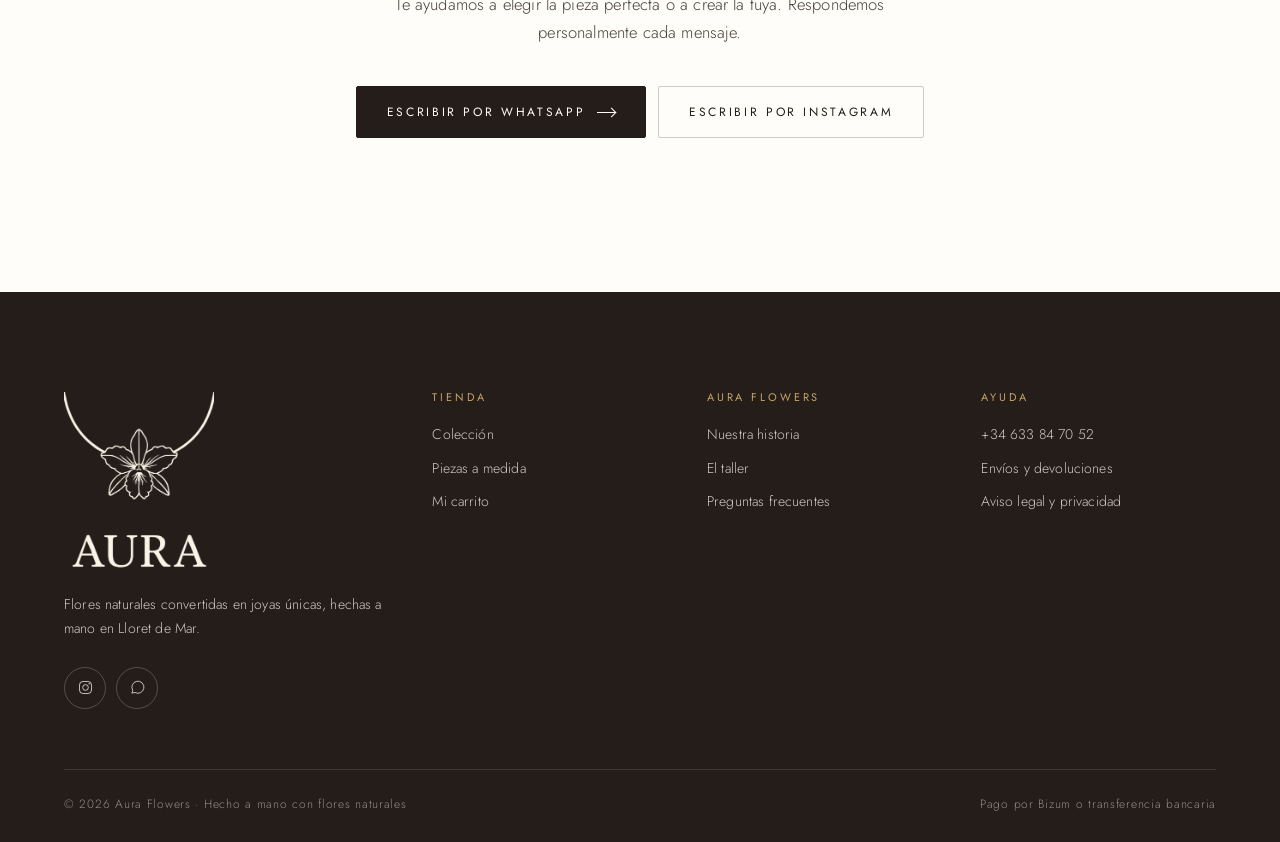
==== commit c716148c: "Sustituir el reel de Instagram por el nuevo vídeo alojado en la web Co-Authored-By: Claude Opus 5.5 " ====
--- a/index.html
+++ b/index.html
@@ -320,20 +320,20 @@
       <h2 id="insta-title" class="h2" data-split>Un poco de <em>nuestro mundo.</em></h2>
     </div>
 
-    <!-- Reel destacado: se configura en js/config.js → redes.reelDestacado.
-         Se carga al pulsar (más rápido y sin cookies de Instagram hasta entonces). -->
-    <div class="container reel-wrap" data-need="redes.reelDestacado">
+    <!-- Vídeo destacado: archivo en js/config.js → redes.videoDestacado (alojado en la web,
+         sin reproductor de Instagram). Enlace "Verlo en Instagram" → redes.reelDestacado. -->
+    <div class="container reel-wrap" data-need="redes.videoDestacado">
       <div class="reel reveal" data-reel>
-        <button class="reel-poster" type="button" data-reel-play aria-label="Reproducir el reel de Aura Flowers">
-          <img src="assets/hero/jardin-sonrisa.jpg" alt="" width="900" height="1600" loading="lazy" decoding="async">
+        <button class="reel-poster" type="button" data-reel-play aria-label="Reproducir el vídeo de Aura Flowers">
+          <img src="assets/video/aura-reel-portada.jpg" alt="" width="720" height="1280" loading="lazy" decoding="async">
           <span class="reel-play" aria-hidden="true"><svg viewBox="0 0 24 24"><path d="M8 5.5v13l10.5-6.5z"/></svg></span>
-          <span class="reel-label">Ver el reel</span>
+          <span class="reel-label">Ver el vídeo</span>
         </button>
       </div>
       <div class="reel-text">
         <p class="eyebrow reveal">En movimiento</p>
-        <h3 class="h2" data-split>Mira cómo <em>cobran vida.</em></h3>
-        <p class="lead reveal">Así nace una pieza de Aura Flowers: flores reales, luz natural y mucho mimo. Pulsa para ver el reel aquí mismo.</p>
+        <h3 class="h2" data-split>De una flor efímera <em>a una joya eterna.</em></h3>
+        <p class="lead reveal">Así nace una pieza de Aura Flowers: una orquídea real, preservada a mano con paciencia para que su belleza dure para siempre.</p>
         <a class="link reveal" data-reel-link href="#" target="_blank" rel="noopener">Verlo en Instagram</a>
       </div>
     </div>
--- a/css/aura.css
+++ b/css/aura.css
@@ -473,6 +473,7 @@
   display: flex; align-items: center; gap: 12px; max-width: calc(100% - 32px); transition: transform .6s var(--ease);
 }
 .toast.show { transform: translate(-50%, 0); }
+.toast:not(.show) { visibility: hidden; transition: transform .6s var(--ease), visibility 0s .6s; }
 .toast::before { content: ""; width: 6px; height: 6px; transform: rotate(45deg); background: var(--gold-2); flex: none; }
 
 /* ---------- Barra inferior móvil ---------- */
@@ -759,3 +760,14 @@
   .reel-text .lead { margin-left: auto; margin-right: auto; }
 }
 @media (prefers-reduced-motion: reduce) { .reel-play::before { display: none; } }
+.reel-video { position: relative; aspect-ratio: 9 / 16; max-height: 78vh; overflow: hidden; border-radius: 999px 999px 0 0; background: var(--ink); cursor: pointer; box-shadow: 0 40px 80px -40px rgba(60, 40, 30, .4); }
+.reel-video video { width: 100%; height: 100%; object-fit: cover; display: block; }
+.reel-toggle { position: absolute; right: 16px; bottom: 16px; width: 46px; height: 46px; border-radius: 50%; background: rgba(255, 253, 249, .85); display: grid; place-items: center; transition: opacity .4s var(--ease), transform .4s var(--ease); }
+.reel-toggle svg { width: 18px; height: 18px; fill: var(--ink); }
+.reel-video .i-play { display: none; }
+.reel-video:not(.is-playing) .i-play { display: block; }
+.reel-video:not(.is-playing) .i-pause { display: none; }
+.reel-video.is-playing .reel-toggle { opacity: 0; }
+.reel-video.is-playing:hover .reel-toggle { opacity: 1; }
+.reel-video:not(.is-playing) .reel-toggle { width: 84px; height: 84px; right: calc(50% - 42px); bottom: calc(50% - 42px); }
+.reel-video:not(.is-playing) .reel-toggle svg { width: 26px; height: 26px; margin-left: 4px; }
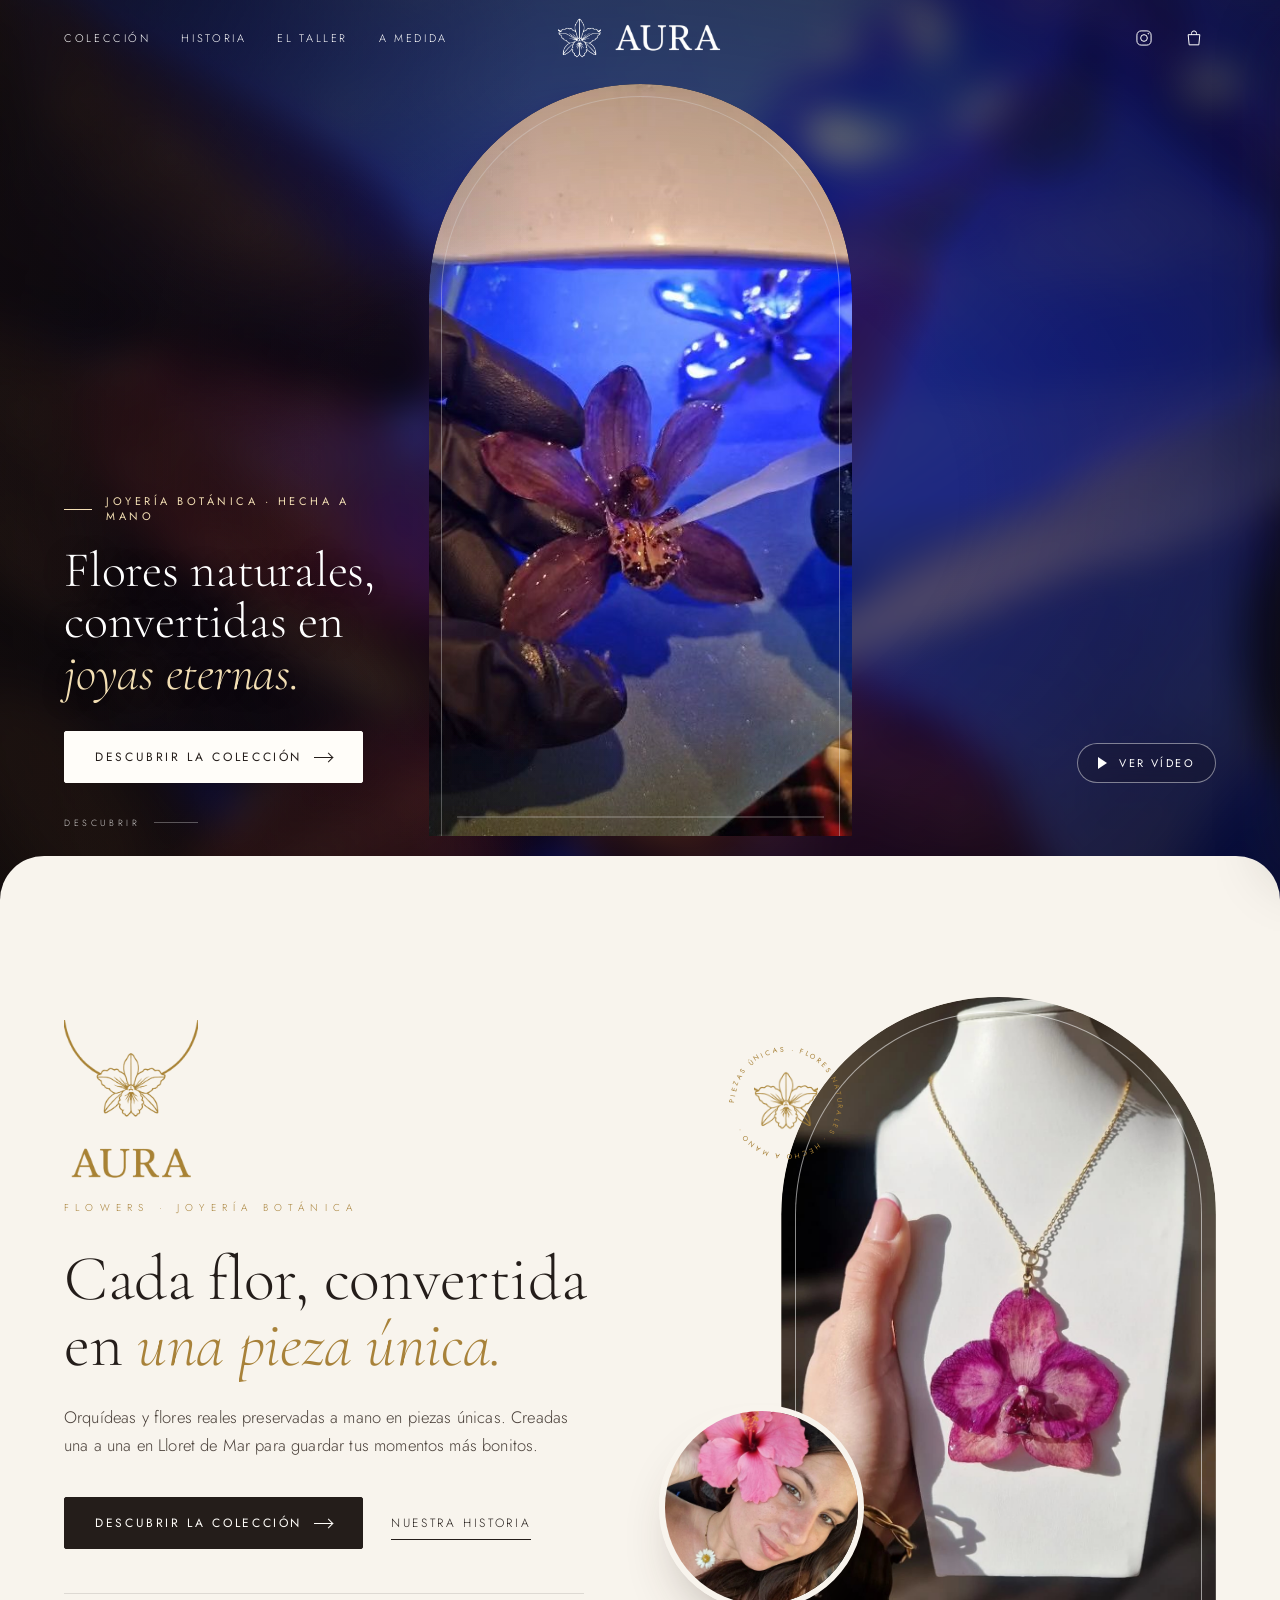
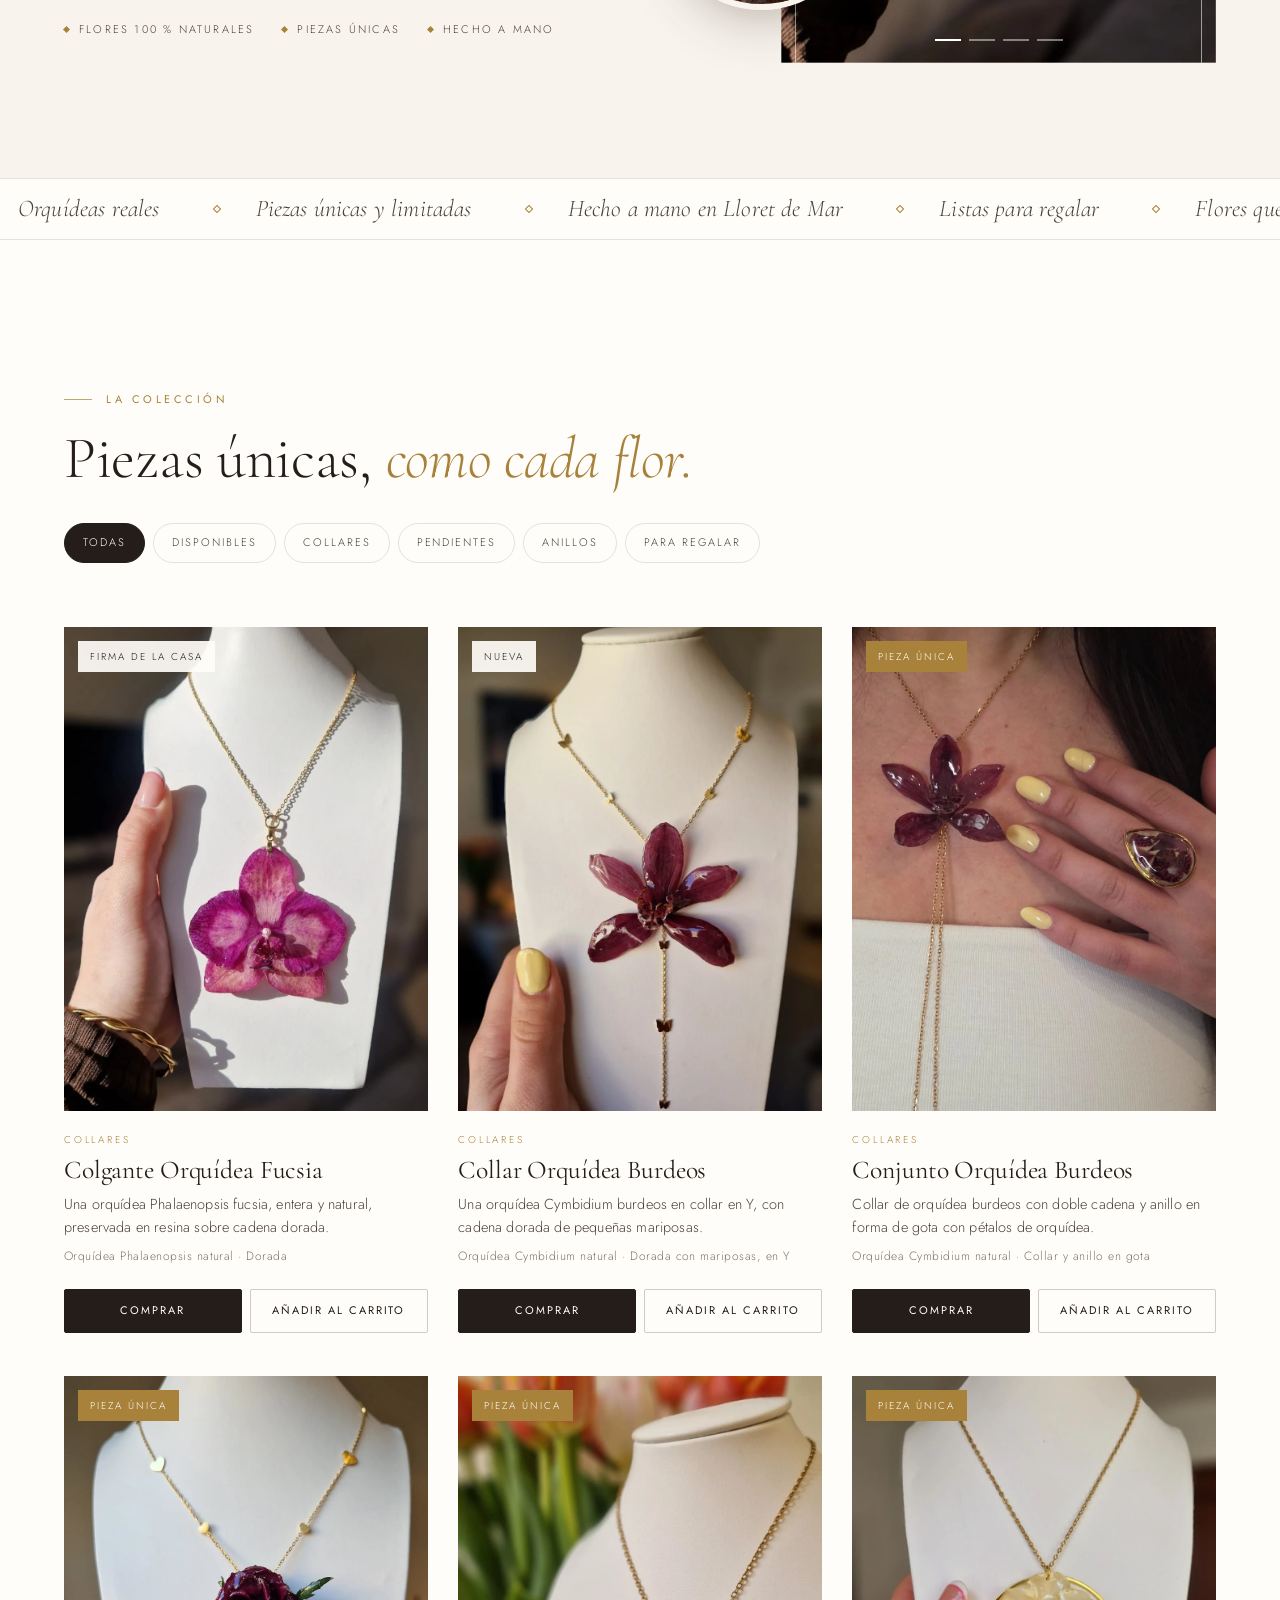
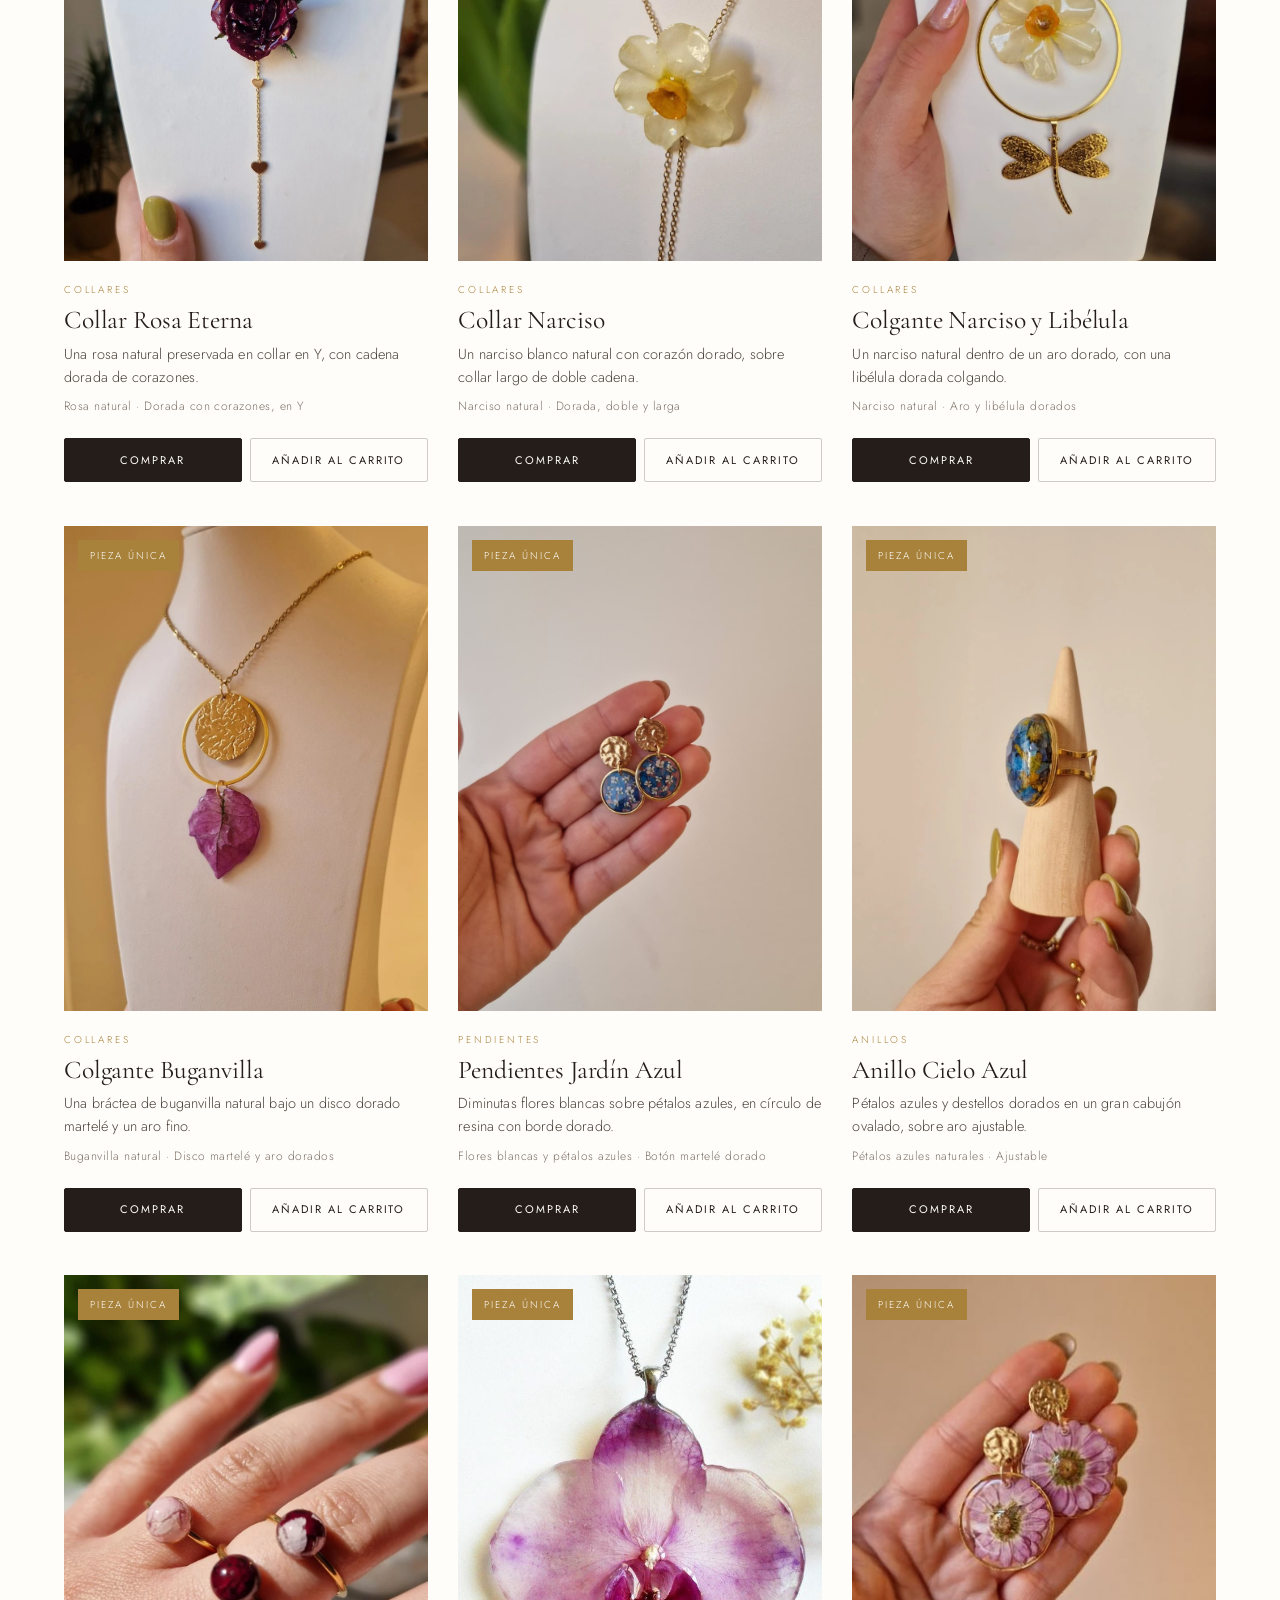
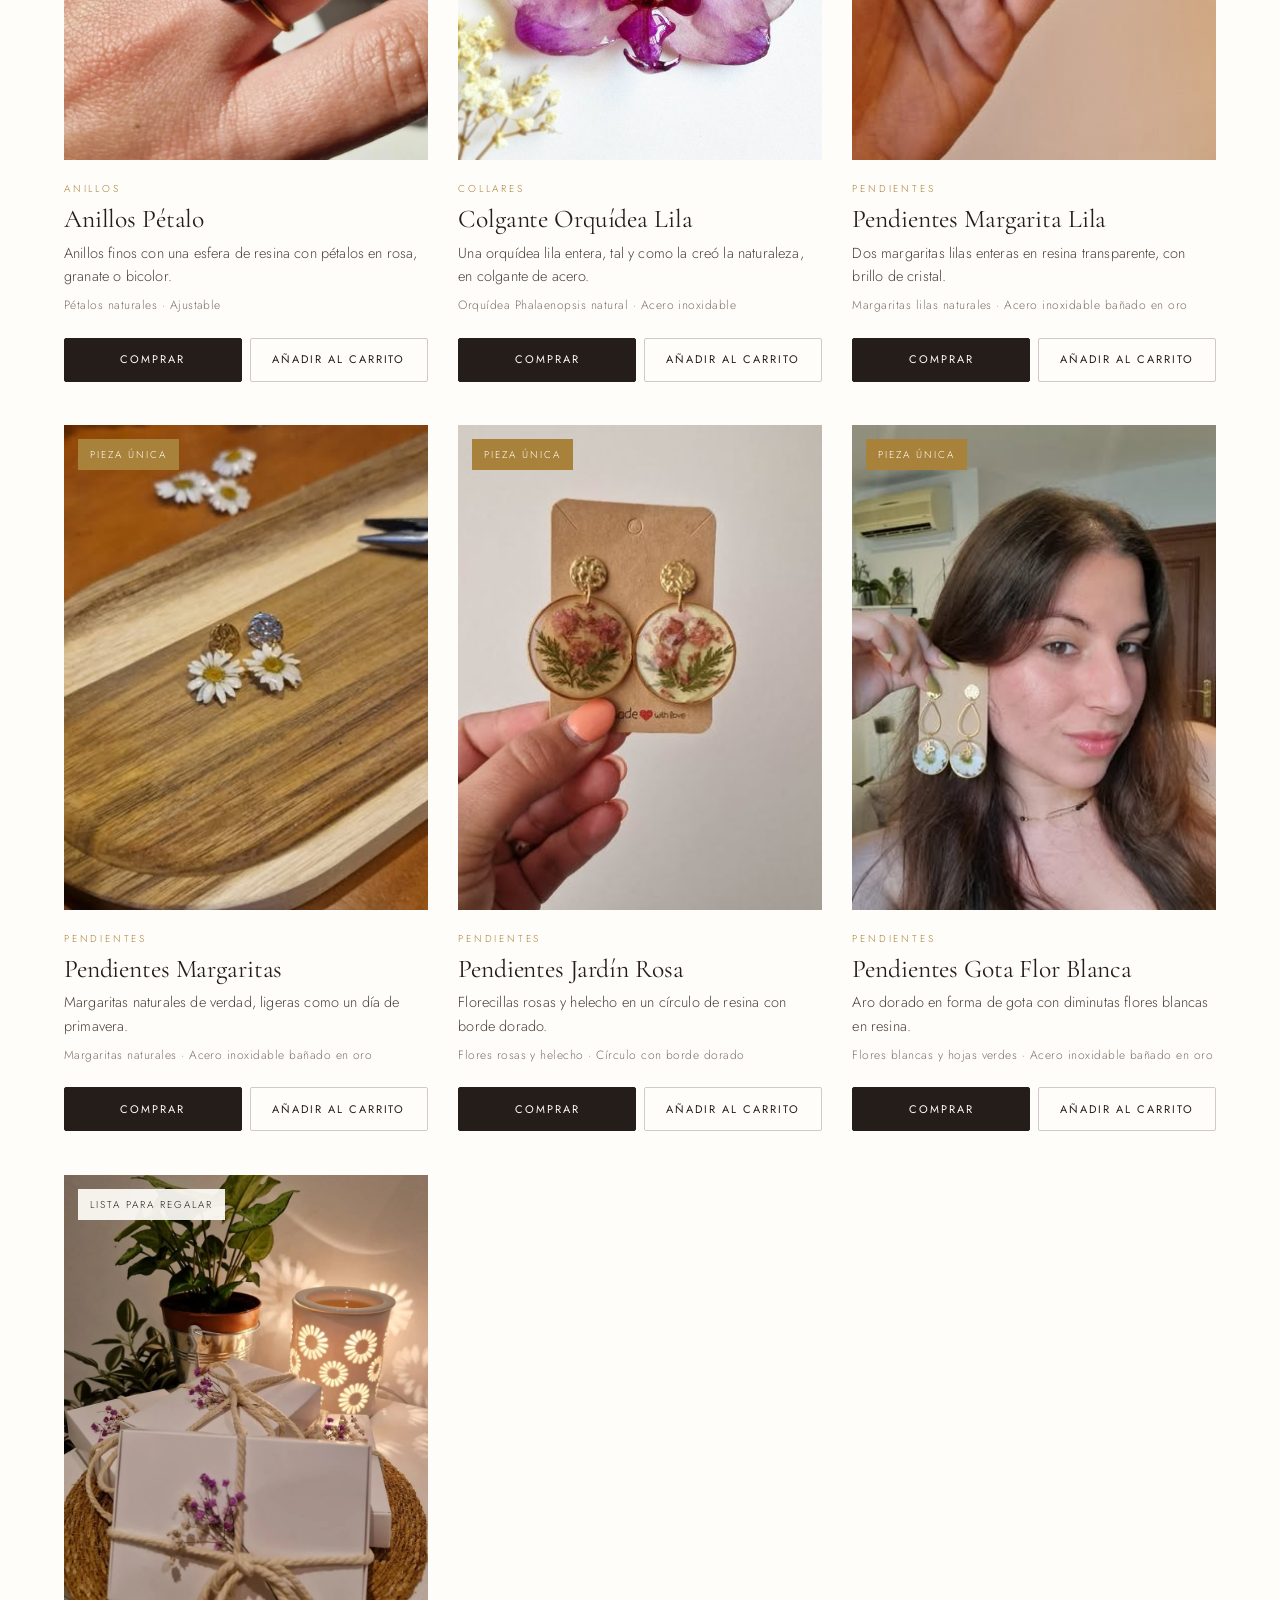
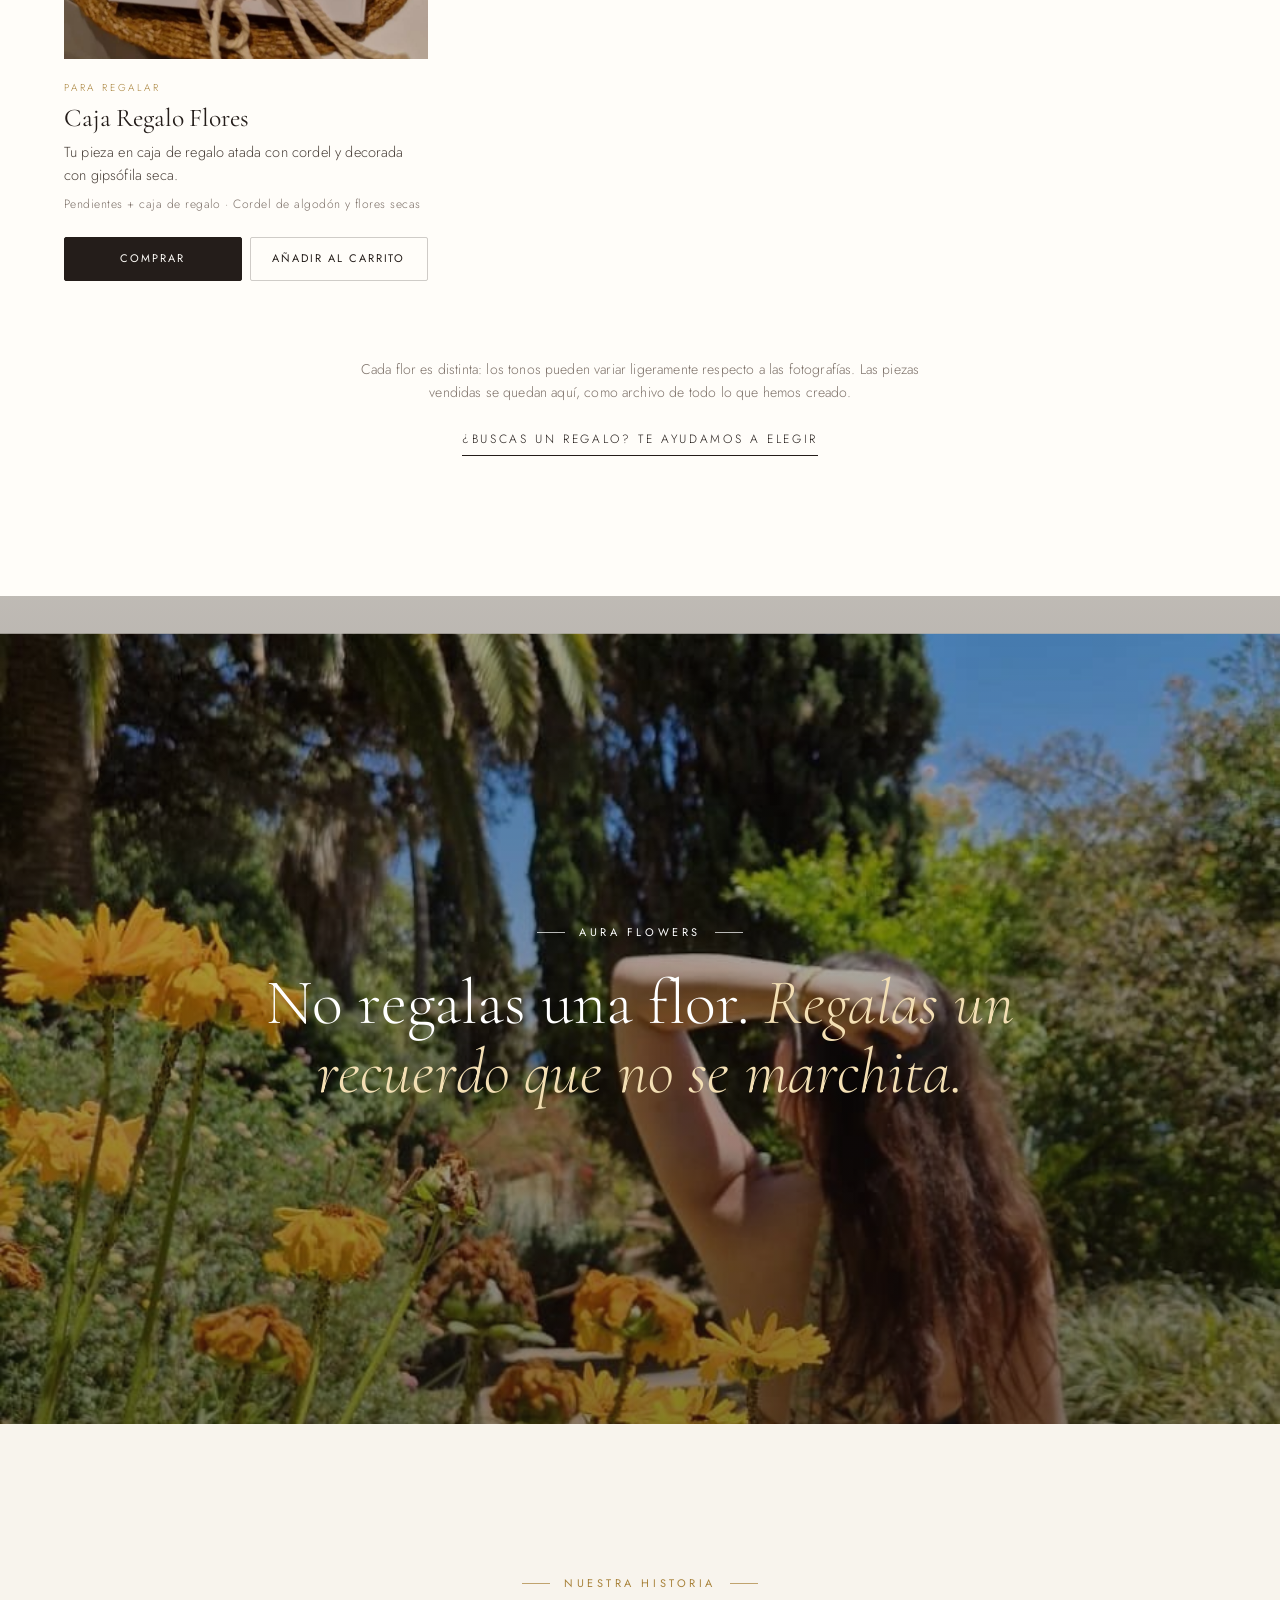
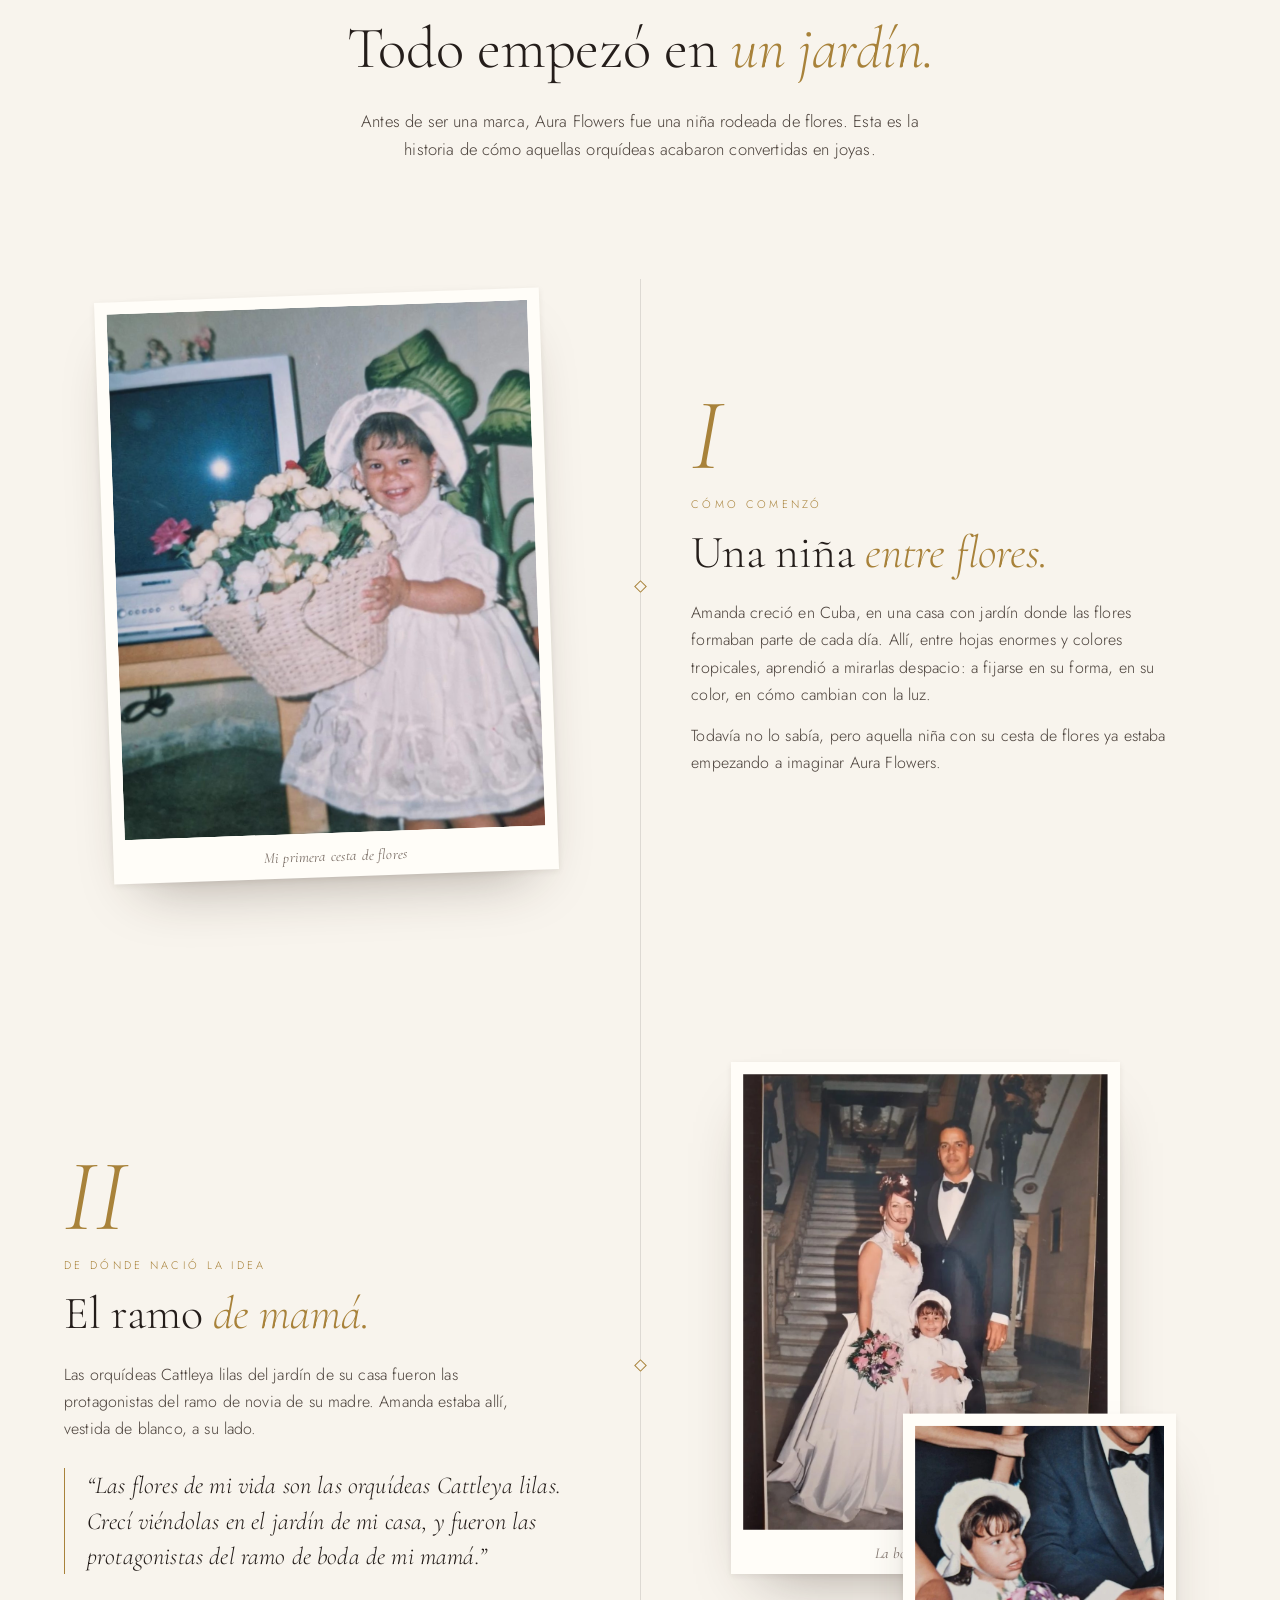
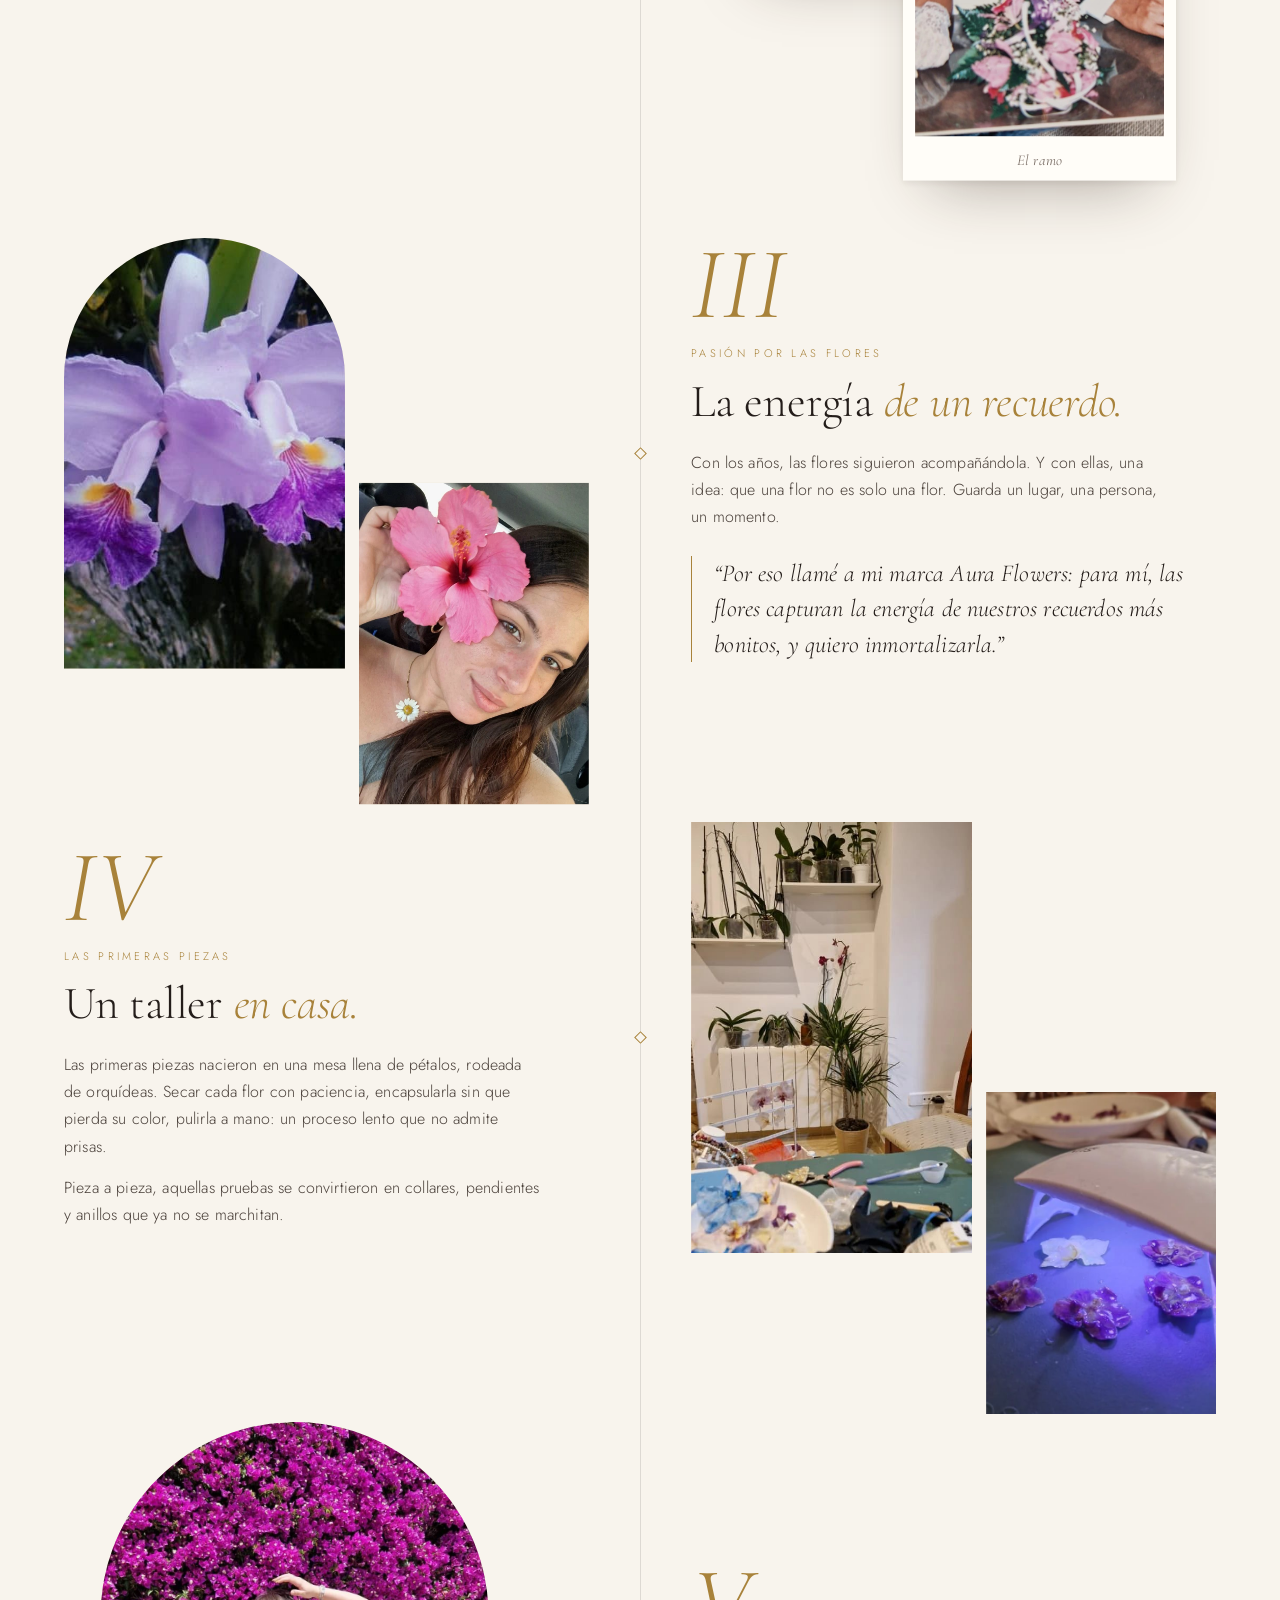
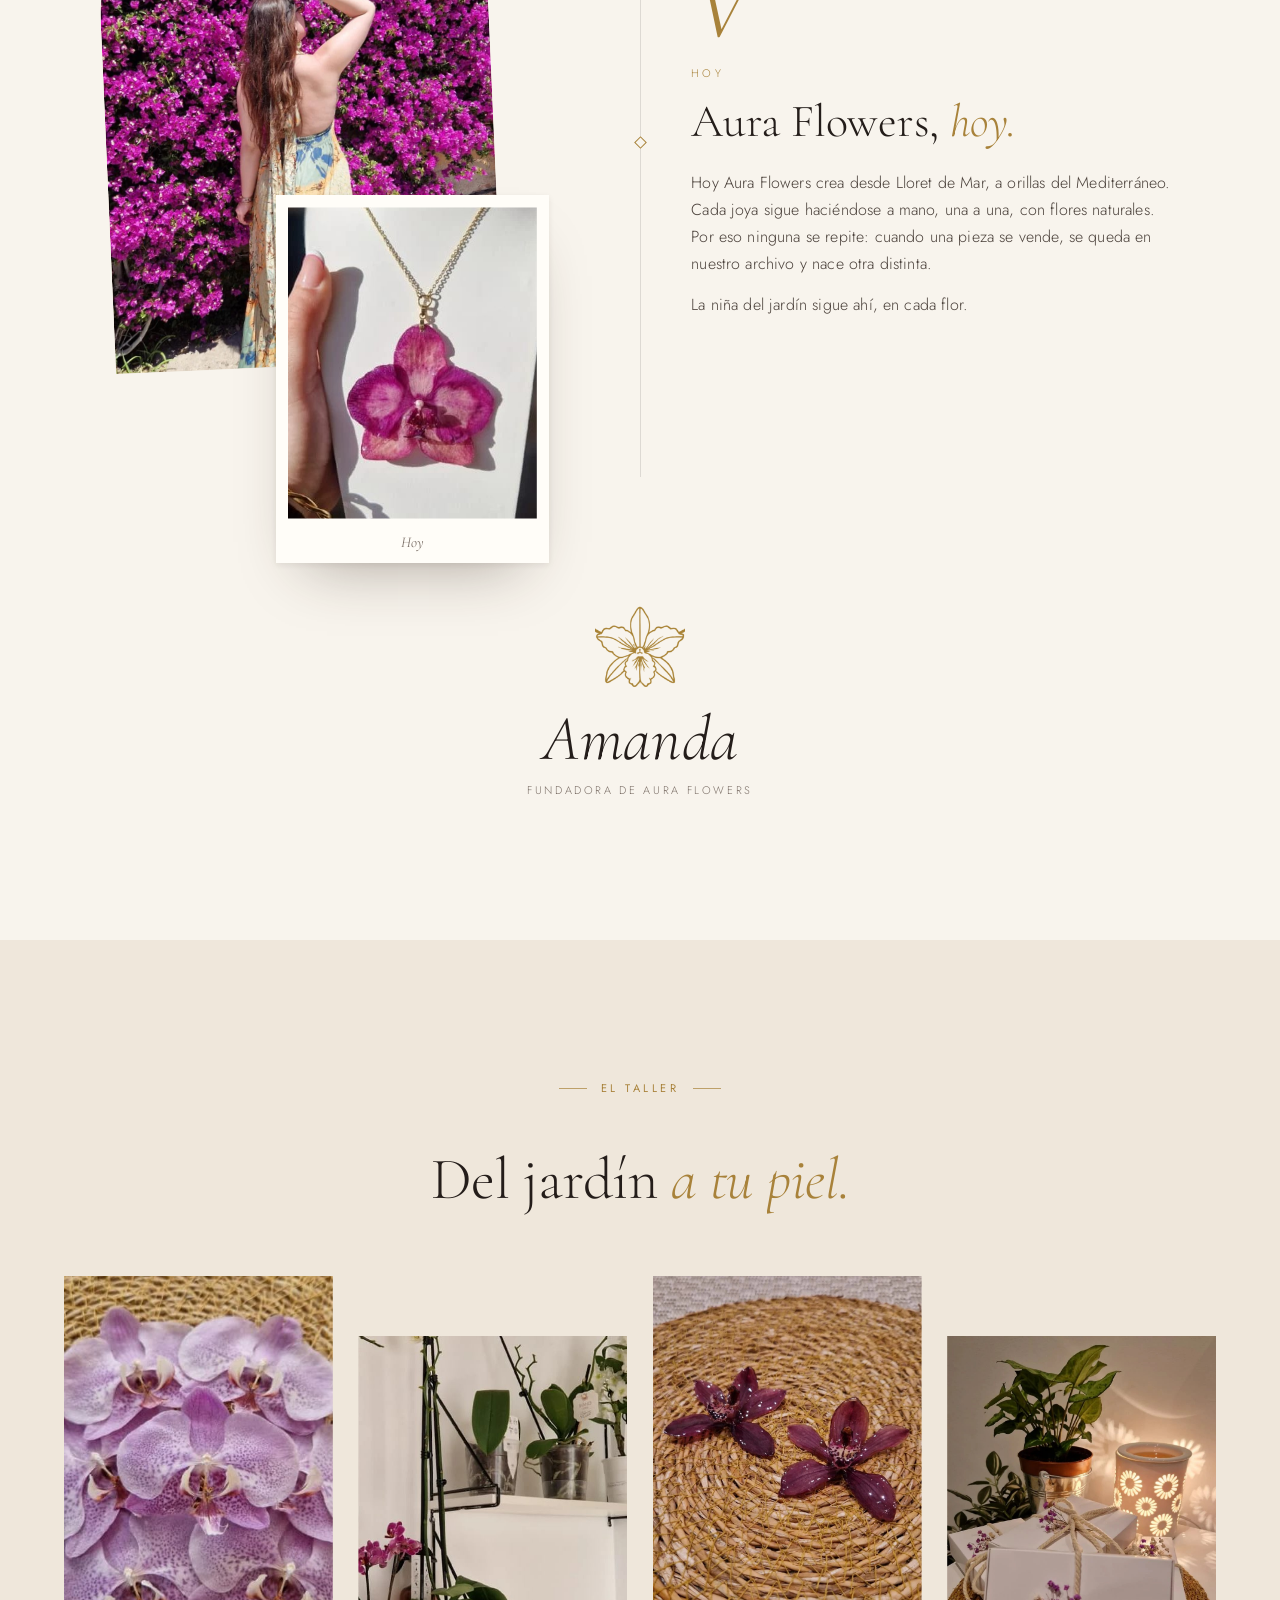
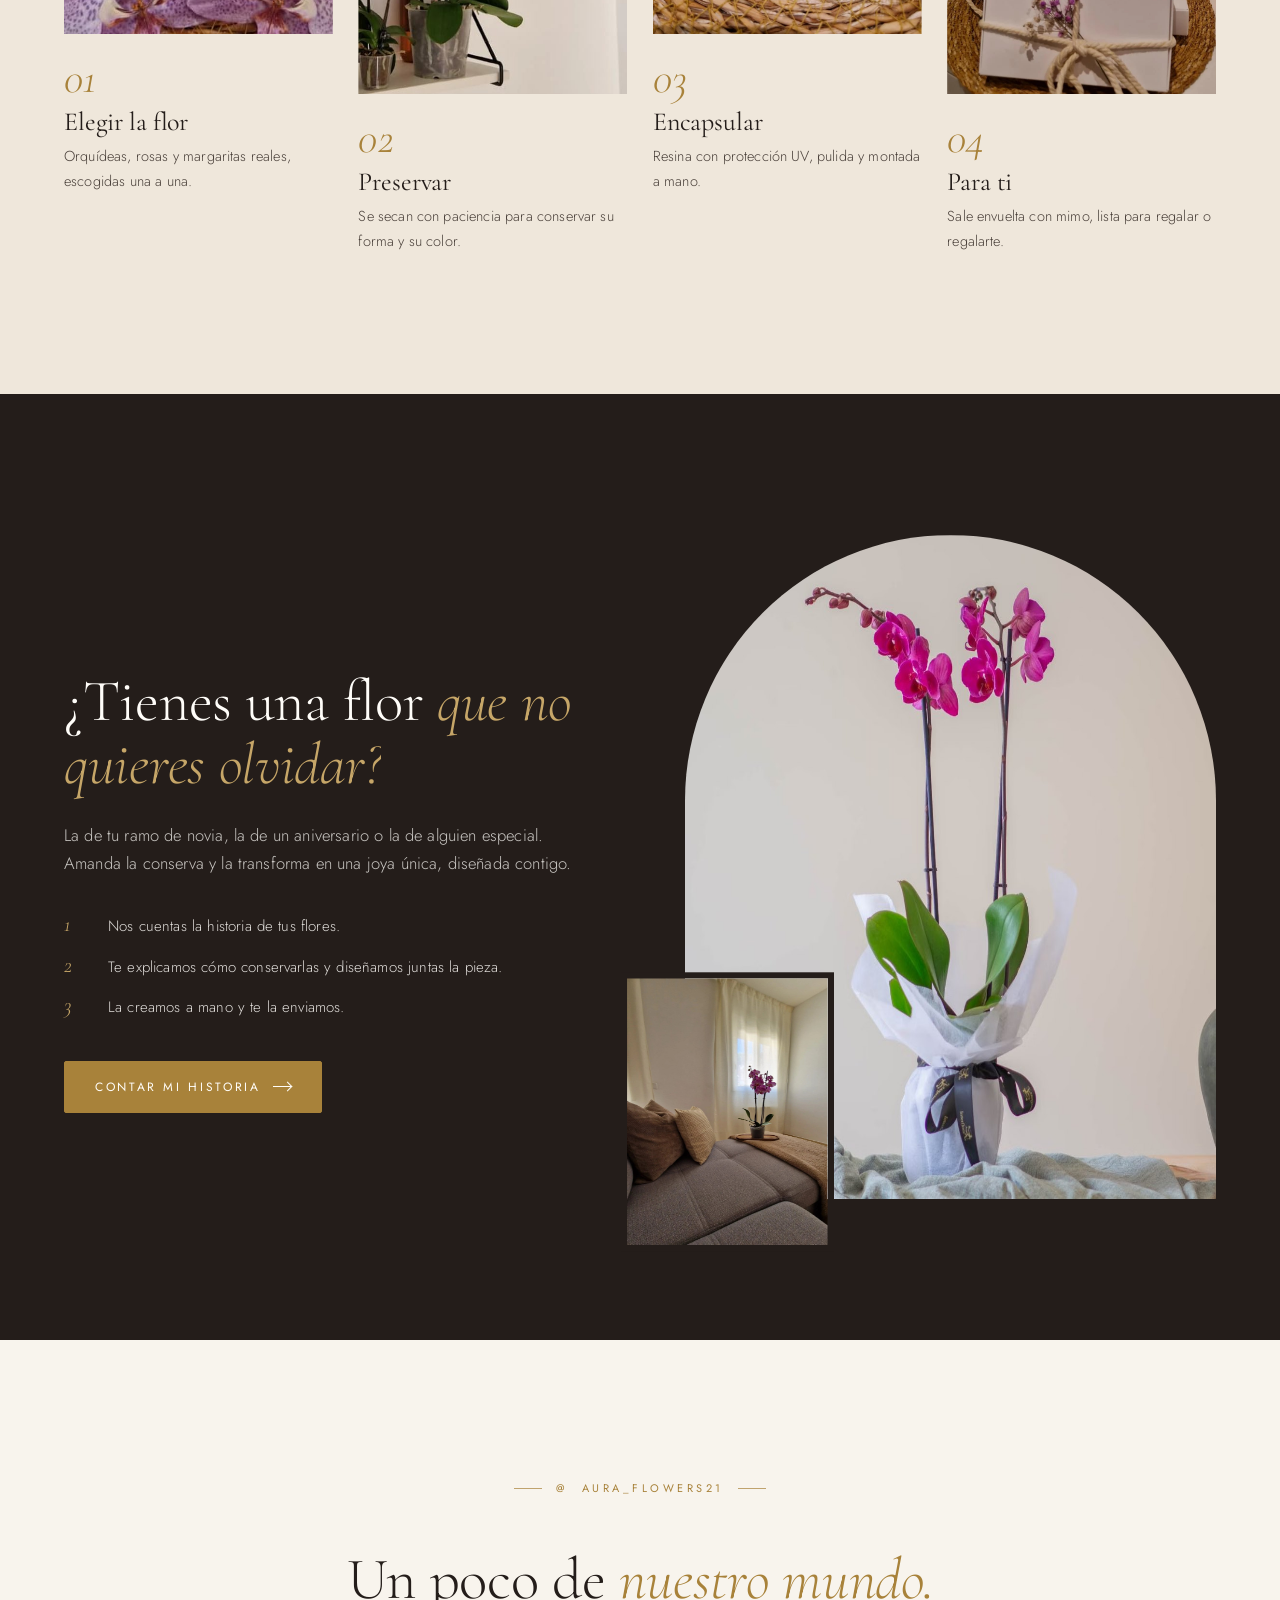
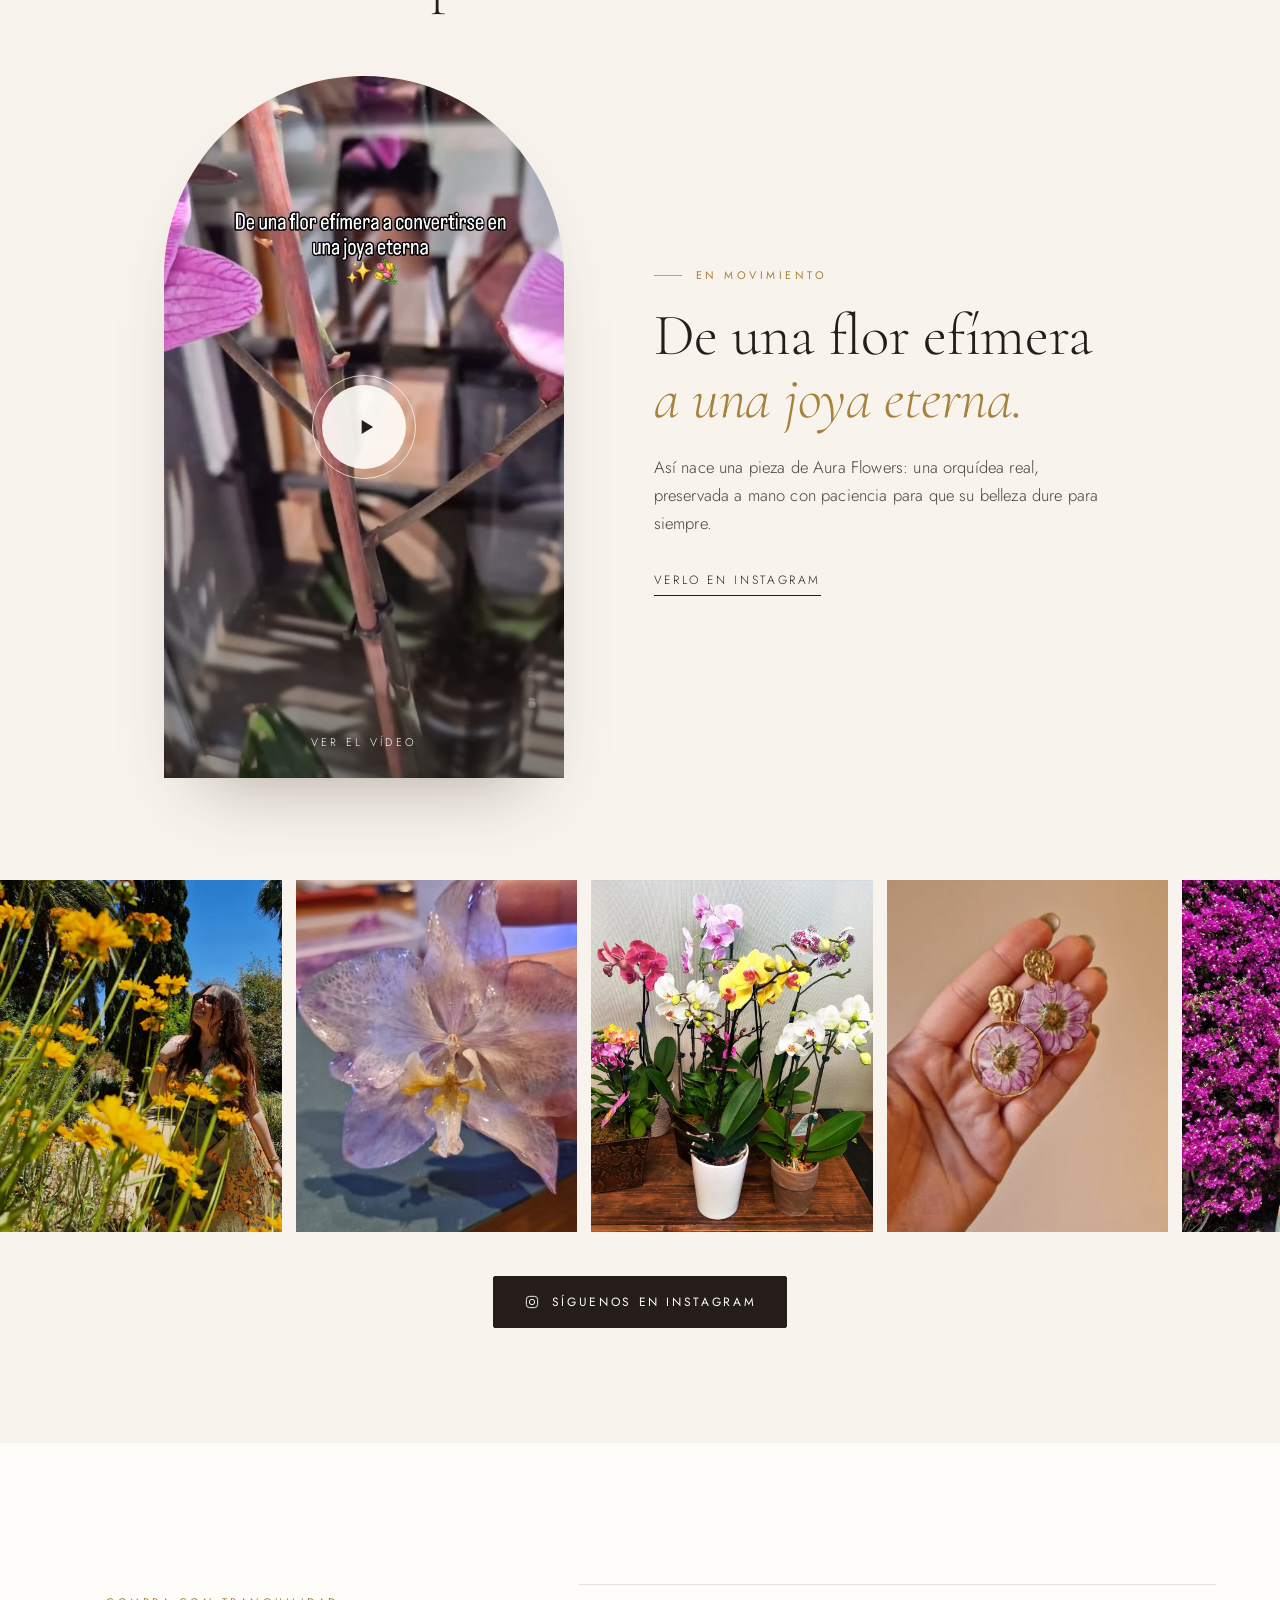
==== commit 24f125eb: "Portada con vídeo a pantalla completa y nuevas fotos de las piezas Co-Authored-By: Claude Opus 5.5 <" ====
--- a/index.html
+++ b/index.html
@@ -31,7 +31,7 @@
 <link rel="preconnect" href="https://fonts.gstatic.com" crossorigin>
 <link href="https://fonts.googleapis.com/css2?family=Cormorant+Garamond:ital,wght@0,300;0,400;0,500;1,300;1,400&family=Jost:wght@300;400;500&display=swap" rel="stylesheet">
 <link rel="stylesheet" href="css/aura.css">
-<link rel="preload" as="image" href="assets/aura/collar-orquidea.jpg">
+<link rel="preload" as="image" href="assets/video/aura-hero-portada.jpg">
 <script>(function(){var c="js",r=document.documentElement;try{if(sessionStorage.getItem("aura_intro")||matchMedia("(prefers-reduced-motion: reduce)").matches)c+=" intro-seen";else c+=" intro-pending";sessionStorage.setItem("aura_intro","1")}catch(e){c+=" intro-seen"}r.className=c;setTimeout(function(){r.classList.remove("intro-pending")},2600)})();</script>
 <script type="application/ld+json">
 {
@@ -49,7 +49,7 @@
 }
 </script>
 </head>
-<body>
+<body class="vhero-page">
 <div class="intro" aria-hidden="true"><img src="assets/brand/aura-logo-dorado.png" alt="" width="700" height="838"></div>
 <div class="progress" aria-hidden="true"><span></span></div>
 <a class="skip" href="#main">Saltar al contenido</a>
@@ -85,8 +85,28 @@
 
 <main id="main">
 
-  <!-- ================================ PORTADA ================================ -->
-  <section class="hero" id="inicio" aria-labelledby="hero-title">
+  <!-- ================================ PORTADA · VÍDEO ================================
+       Vídeo: assets/video/aura-hero.mp4 · Portada mientras carga: assets/video/aura-hero-portada.jpg -->
+  <section class="vhero" id="inicio" aria-labelledby="hero-title" data-vhero>
+    <div class="vhero-bg" aria-hidden="true"><video data-vbg muted loop playsinline preload="none" poster="assets/video/aura-hero-portada.jpg"></video></div>
+    <div class="vhero-stage">
+      <div class="vhero-frame" data-vframe>
+        <video data-vmain src="assets/video/aura-hero.mp4" poster="assets/video/aura-hero-portada.jpg" autoplay muted loop playsinline preload="auto" aria-label="Vídeo de Aura Flowers: piezas, taller y empaquetado"></video>
+        <span class="vhero-progress" aria-hidden="true"><span data-vprog></span></span>
+      </div>
+    </div>
+    <div class="vhero-shade" aria-hidden="true"></div>
+    <div class="vhero-copy">
+      <p class="vhero-kicker v-in" style="--i:0">Joyería botánica · Hecha a mano</p>
+      <h1 id="hero-title" class="vhero-title v-in" style="--i:1">Flores naturales, convertidas en <em>joyas eternas.</em></h1>
+      <div class="vhero-cta v-in" style="--i:2"><a class="btn btn--light" href="#coleccion">Descubrir la colección <i class="arr" aria-hidden="true"></i></a></div>
+    </div>
+    <button class="vhero-sound v-in" style="--i:3" type="button" data-vsound><span class="eq" aria-hidden="true"><i></i><i></i><i></i><i></i></span><span data-vsound-label>Activar sonido</span></button>
+    <a class="vhero-scroll v-in" style="--i:4" href="#marca" aria-label="Seguir bajando">Descubrir<i></i></a>
+  </section>
+
+  <!-- ================================ LA MARCA ================================ -->
+  <section class="hero hero--brand" id="marca" aria-labelledby="brand-title">
     <div class="petals" aria-hidden="true">
       <span class="petal" style="left:8%;--d:19s;--delay:0s;--x:80px"><svg viewBox="0 0 14 20"><path d="M7 0C12 5 14 12 7 20 0 12 2 5 7 0z" fill="#e7c9d6"/></svg></span>
       <span class="petal" style="left:28%;--d:23s;--delay:6s;--x:-60px"><svg viewBox="0 0 14 20"><path d="M7 0C12 5 14 12 7 20 0 12 2 5 7 0z" fill="#d9c3e4"/></svg></span>
@@ -96,39 +116,38 @@
     </div>
     <div class="container hero-grid">
       <div class="hero-copy">
-        <img class="hero-logo h-in" style="--i:0" src="assets/brand/aura-logo-dorado.png" alt="Aura Flowers" width="700" height="838" fetchpriority="high">
-        <span class="hero-logo-sub h-in" style="--i:1">Flowers · Joyería botánica</span>
-        <h1 id="hero-title" class="h-in" style="--i:2">Flores naturales, convertidas en <em>joyas eternas.</em></h1>
-        <p class="lead h-in" style="--i:3">Orquídeas y flores reales preservadas a mano en piezas únicas. Creadas una a una en Lloret de Mar para guardar tus momentos más bonitos.</p>
-        <div class="hero-cta h-in" style="--i:4">
+        <img class="hero-logo reveal" src="assets/brand/aura-logo-dorado.png" alt="Aura Flowers" width="700" height="838" loading="lazy">
+        <span class="hero-logo-sub reveal">Flowers · Joyería botánica</span>
+        <h2 id="brand-title" class="hero-h" data-split>Cada flor, convertida en <em>una pieza única.</em></h2>
+        <p class="lead reveal">Orquídeas y flores reales preservadas a mano en piezas únicas. Creadas una a una en Lloret de Mar para guardar tus momentos más bonitos.</p>
+        <div class="hero-cta reveal">
           <a class="btn" href="#coleccion">Descubrir la colección <i class="arr" aria-hidden="true"></i></a>
           <a class="link" href="#historia">Nuestra historia</a>
         </div>
-        <ul class="hero-trust h-in" style="--i:5">
+        <ul class="hero-trust reveal">
           <li>Flores 100 % naturales</li>
           <li>Piezas únicas</li>
           <li>Hecho a mano</li>
         </ul>
       </div>
 
-      <div class="hero-visual">
+      <div class="hero-visual reveal">
         <div class="arch">
           <div class="slides" data-slides>
-            <div class="slide is-active"><img src="assets/aura/collar-orquidea.jpg" alt="Colgante con una orquídea lila natural preservada en resina" width="794" height="794" fetchpriority="high"></div>
-            <div class="slide"><img src="assets/hero/buganvilla.jpg" alt="Amanda, creadora de Aura Flowers, frente a una pared de buganvillas" width="900" height="1600" loading="lazy" decoding="async"></div>
-            <div class="slide"><img src="assets/hero/colgante-orquidea-fucsia.jpg" alt="Colgante de orquídea fucsia natural con doble cadena dorada" width="395" height="899" loading="lazy" decoding="async"></div>
-            <div class="slide"><img src="assets/hero/jardin-sonrisa.jpg" alt="Amanda sonríe entre flores amarillas en un jardín mediterráneo" width="900" height="1600" loading="lazy" decoding="async"></div>
+            <div class="slide is-active"><img src="assets/productos/colgante-orquidea-fucsia.jpg" alt="Colgante con una orquídea fucsia natural preservada en resina" width="900" height="1600" loading="lazy" decoding="async"></div>
+            <div class="slide"><img src="assets/productos/collar-orquidea-burdeos.jpg" alt="Collar con una orquídea burdeos natural y cadena de mariposas" width="900" height="1600" loading="lazy" decoding="async"></div>
+            <div class="slide"><img src="assets/productos/collar-rosa-eterna.jpg" alt="Collar con una rosa natural preservada y cadena de corazones" width="1080" height="1918" loading="lazy" decoding="async"></div>
+            <div class="slide"><img src="assets/productos/colgante-narciso-libelula.jpg" alt="Colgante con un narciso natural en aro dorado y libélula" width="900" height="1600" loading="lazy" decoding="async"></div>
           </div>
           <div class="slide-dots" data-dots></div>
         </div>
-        <div class="seal h-in" style="--i:6" aria-hidden="true">
+        <div class="seal" aria-hidden="true">
           <svg viewBox="0 0 200 200"><defs><path id="sealp" d="M100,100 m-78,0 a78,78 0 1,1 156,0 a78,78 0 1,1 -156,0"/></defs><text><textPath href="#sealp">Piezas únicas · Flores naturales · Hecho a mano ·</textPath></text></svg>
           <img src="assets/brand/aura-orquidea-dorado.png" alt="" width="300" height="280">
         </div>
-        <div class="hero-round h-in" style="--i:5"><img src="assets/hero/hibisco-margarita.jpg" alt="Collar con una margarita natural" width="904" height="1358" decoding="async"></div>
-      </div>
-    </div>
-    <a class="hero-scroll" href="#coleccion" aria-label="Bajar a la colección">Descubrir<i></i></a>
+        <div class="hero-round"><img src="assets/hero/hibisco-margarita.jpg" alt="Collar con una margarita natural" width="904" height="1358" decoding="async"></div>
+      </div>
+    </div>
   </section>
 
   <div class="ribbon" aria-hidden="true">
@@ -286,8 +305,8 @@
       <ol class="steps">
         <li class="step reveal"><div class="photo reveal-img"><img src="assets/hero/phalaenopsis-cesta.jpg" alt="Flores de orquídea Phalaenopsis sobre una cesta de mimbre" width="392" height="899" loading="lazy" decoding="async"></div><div><span class="step-n">01</span><h3>Elegir la flor</h3><p>Orquídeas, rosas y margaritas reales, escogidas una a una.</p></div></li>
         <li class="step reveal" style="--d:.1s"><div class="photo reveal-img"><img src="assets/taller/orquideas-estante.jpg" alt="Orquídeas en maceta en el estudio de Aura Flowers" width="529" height="899" loading="lazy" decoding="async"></div><div><span class="step-n">02</span><h3>Preservar</h3><p>Se secan con paciencia para conservar su forma y su color.</p></div></li>
-        <li class="step reveal" style="--d:.2s"><div class="photo reveal-img"><img src="assets/ig/ig-06.jpg" alt="Orquídea natural encapsulada en resina, sostenida en la mano" width="360" height="640" loading="lazy" decoding="async"></div><div><span class="step-n">03</span><h3>Encapsular</h3><p>Resina con protección UV, pulida y montada a mano.</p></div></li>
-        <li class="step reveal" style="--d:.3s"><div class="photo reveal-img"><img src="assets/ig/ig-10.jpg" alt="Caja de regalo de Aura Flowers con cordel y gipsófila" width="360" height="640" loading="lazy" decoding="async"></div><div><span class="step-n">04</span><h3>Para ti</h3><p>Sale envuelta con mimo, lista para regalar o regalarte.</p></div></li>
+        <li class="step reveal" style="--d:.2s"><div class="photo reveal-img"><img src="assets/productos/orquideas-burdeos-resina.jpg" alt="Orquídeas burdeos naturales encapsuladas en resina" width="900" height="1600" loading="lazy" decoding="async"></div><div><span class="step-n">03</span><h3>Encapsular</h3><p>Resina con protección UV, pulida y montada a mano.</p></div></li>
+        <li class="step reveal" style="--d:.3s"><div class="photo reveal-img"><img src="assets/productos/caja-regalo.jpg" alt="Cajas de regalo de Aura Flowers con cordel y gipsófila" width="900" height="1600" loading="lazy" decoding="async"></div><div><span class="step-n">04</span><h3>Para ti</h3><p>Sale envuelta con mimo, lista para regalar o regalarte.</p></div></li>
       </ol>
     </div>
   </section>
@@ -308,7 +327,7 @@
       </div>
       <div class="custom-media">
         <div class="arch-sm reveal-img"><img src="assets/aura/orquidea-fucsia.jpg" alt="Orquídea fucsia envuelta para regalo" width="1100" height="1100" loading="lazy" decoding="async"></div>
-        <div class="mini reveal-img" style="--d:.3s" data-parallax="0.1"><img src="assets/aura/phalaenopsis.jpg" alt="Flores de orquídea Phalaenopsis lila" width="420" height="420" loading="lazy" decoding="async"></div>
+        <div class="mini reveal-img" style="--d:.3s" data-parallax="0.1"><img src="assets/productos/orquidea-salon.jpg" alt="Orquídea en flor junto a una ventana" width="1080" height="1918" loading="lazy" decoding="async"></div>
       </div>
     </div>
   </section>
--- a/css/aura.css
+++ b/css/aura.css
@@ -173,8 +173,8 @@
 .hero-copy { position: relative; z-index: 2; }
 .hero-logo { width: clamp(120px, 10.5vw, 158px); margin-bottom: 18px; }
 .hero-logo-sub { display: block; margin: 0 0 30px; font-size: 10px; letter-spacing: .62em; text-transform: uppercase; color: var(--gold); }
-.hero h1 { font-size: clamp(40px, 5vw, 76px); font-weight: 300; line-height: 1.02; margin-bottom: 26px; }
-.hero h1 em { color: var(--gold); }
+.hero .hero-h { font-size: clamp(40px, 5vw, 76px); font-weight: 300; line-height: 1.02; margin-bottom: 26px; }
+.hero .hero-h em { color: var(--gold); }
 .hero .lead { margin-bottom: 38px; }
 .hero-cta { display: flex; flex-wrap: wrap; align-items: center; gap: 18px 28px; }
 .hero-trust { display: flex; flex-wrap: wrap; gap: 10px 28px; margin-top: 44px; padding-top: 26px; border-top: 1px solid var(--line); max-width: 520px; }
@@ -261,7 +261,7 @@
 .filter.is-active { background: var(--ink); border-color: var(--ink); color: var(--paper); }
 .grid { display: grid; grid-template-columns: repeat(3, 1fr); gap: clamp(28px, 3.4vw, 56px) clamp(18px, 2.4vw, 36px); }
 .card { position: relative; display: flex; flex-direction: column; }
-.card-media { position: relative; display: block; aspect-ratio: 4 / 5; overflow: hidden; background: var(--sand); }
+.card-media { position: relative; display: block; aspect-ratio: 3 / 4; overflow: hidden; background: var(--sand); }
 .card-media img { position: absolute; inset: 0; width: 100%; height: 100%; object-fit: cover; transition: transform 1.4s var(--ease), opacity .8s var(--ease); }
 .card-media .alt { opacity: 0; }
 .card:hover .card-media img { transform: scale(1.05); }
@@ -494,10 +494,10 @@
 .crumbs { font-size: 11px; letter-spacing: .2em; text-transform: uppercase; color: var(--muted); margin-bottom: 28px; display: flex; gap: 10px; flex-wrap: wrap; }
 .crumbs a:hover { color: var(--gold); }
 .pdp-grid { display: grid; grid-template-columns: 1.1fr .9fr; gap: clamp(32px, 6vw, 96px); align-items: start; }
-.gallery-main { position: relative; aspect-ratio: 4 / 5; overflow: hidden; background: var(--sand); }
+.gallery-main { position: relative; aspect-ratio: 3 / 4; overflow: hidden; background: var(--sand); }
 .gallery-main img { position: absolute; inset: 0; width: 100%; height: 100%; object-fit: cover; transition: opacity .7s var(--ease); }
 .thumbs { display: flex; gap: 10px; margin-top: 10px; }
-.thumbs button { width: 76px; aspect-ratio: 4 / 5; overflow: hidden; opacity: .55; transition: opacity .3s; border: 1px solid transparent; }
+.thumbs button { width: 70px; aspect-ratio: 3 / 4; overflow: hidden; opacity: .55; transition: opacity .3s; border: 1px solid transparent; }
 .thumbs button.is-active { opacity: 1; border-color: var(--gold); }
 .thumbs img { width: 100%; height: 100%; object-fit: cover; }
 .pdp-info { position: sticky; top: calc(var(--header-h) + 30px); animation: acc-in 1s var(--ease) both; }
@@ -648,7 +648,7 @@
   .hero-copy { display: contents; }
   .hero-logo { display: none; }
   .hero-logo-sub { order: 0; margin: 4px 0 -8px; text-align: center; }
-  .hero h1 { order: 1; text-align: center; margin-bottom: 0; font-size: clamp(36px, 10vw, 52px); }
+  .hero .hero-h { order: 1; text-align: center; margin-bottom: 0; font-size: clamp(36px, 10vw, 52px); }
   .hero .lead { order: 3; margin: 0 auto; text-align: center; }
   .hero-cta { order: 4; }
   .hero-trust { order: 5; margin-top: 4px !important; }
@@ -670,7 +670,7 @@
   .custom-media { max-width: 480px; margin: 0 auto; width: 100%; }
   .custom-media .mini { left: -4%; }
   .pdp-info { position: static; }
-  .gallery-main { aspect-ratio: 1 / 1; }
+  .gallery-main { aspect-ratio: 4 / 5; }
   .pdp { padding-top: calc(var(--header-h) + 18px); }
   .crumbs { margin-bottom: 16px; }
   .co-grid { grid-template-columns: 1fr; }
@@ -771,3 +771,80 @@
 .reel-video.is-playing:hover .reel-toggle { opacity: 1; }
 .reel-video:not(.is-playing) .reel-toggle { width: 84px; height: 84px; right: calc(50% - 42px); bottom: calc(50% - 42px); }
 .reel-video:not(.is-playing) .reel-toggle svg { width: 26px; height: 26px; margin-left: 4px; }
+
+/* ==========================================================================
+   PORTADA CON VÍDEO
+   ========================================================================== */
+html:not(.menu-open) .vhero-page .header:not(.is-solid) { color: #fff; }
+html:not(.menu-open) .vhero-page .header:not(.is-solid) .brand img { filter: brightness(0) invert(1); }
+html:not(.menu-open) .vhero-page .header:not(.is-solid) .nav a::after { background: #f3dfb4; }
+.vhero { position: relative; height: 100vh; height: 100svh; min-height: 560px; overflow: hidden; background: #1c1512; color: #fff; --p: 0; }
+.vhero-bg { position: absolute; inset: 0; overflow: hidden; opacity: calc(1 - var(--p) * .85); }
+.vhero-bg video { position: absolute; left: 50%; top: 50%; width: 30%; height: 30%; object-fit: cover; transform: translate(-50%, -50%) scale(3.9); filter: blur(5px) saturate(1.2) brightness(.5); }
+.vhero-shade { position: absolute; inset: 0; pointer-events: none; background: radial-gradient(ellipse at 50% 55%, transparent 35%, rgba(20, 14, 12, .5) 100%), linear-gradient(90deg, rgba(20, 14, 12, .55) 0%, transparent 42%); }
+.vhero-stage { position: absolute; left: 0; right: 0; top: calc(var(--header-h) + 8px); bottom: 64px; display: flex; justify-content: center; align-items: flex-end; pointer-events: none; }
+.vhero-frame { position: relative; height: 100%; max-height: 900px; aspect-ratio: 9 / 16; border-radius: 999px 999px 4px 4px; overflow: hidden; background: #000; pointer-events: auto;
+  box-shadow: 0 60px 120px -40px rgba(0, 0, 0, .7); transform: translateY(calc(var(--p) * -5vh)) scale(calc(1 - var(--p) * .16)); transform-origin: 50% 70%; will-change: transform; }
+.vhero-frame video { width: 100%; height: 100%; object-fit: cover; display: block; }
+.vhero-frame::after { content: ""; position: absolute; inset: 12px 12px 0; border: 1px solid rgba(255, 255, 255, .35); border-bottom: 0; border-radius: 999px 999px 0 0; pointer-events: none; }
+.vhero-progress { position: absolute; left: 28px; right: 28px; bottom: 18px; height: 2px; background: rgba(255, 255, 255, .22); z-index: 2; overflow: hidden; }
+.vhero-progress span { display: block; height: 100%; background: #f3dfb4; transform-origin: 0 50%; transform: scaleX(0); }
+.vhero-copy { position: absolute; z-index: 3; left: var(--gutter); bottom: 13vh; width: min(calc(50vw - 300px), 470px); opacity: calc(1 - var(--p) * 1.8); transform: translateY(calc(var(--p) * -80px)); }
+.vhero-kicker { display: flex; align-items: center; gap: 14px; font: 400 11px/1.4 var(--sans); letter-spacing: .32em; text-transform: uppercase; color: #f3dfb4; }
+.vhero-kicker::before { content: ""; width: 28px; height: 1px; background: currentColor; }
+.vhero-title { font: 300 clamp(36px, 3.9vw, 66px)/1.03 var(--serif); margin: 20px 0 32px; text-shadow: 0 2px 30px rgba(0, 0, 0, .25); }
+.vhero-title em { color: #f3dfb4; }
+.vhero-sound { position: absolute; z-index: 3; right: var(--gutter); bottom: 13vh; display: inline-flex; align-items: center; gap: 12px; padding: 13px 20px; border: 1px solid rgba(255, 255, 255, .45); border-radius: 40px;
+  background: rgba(20, 14, 12, .18); backdrop-filter: blur(8px); -webkit-backdrop-filter: blur(8px); color: #fff; font: 400 11px/1 var(--sans); letter-spacing: .22em; text-transform: uppercase; transition: background .4s var(--ease), border-color .4s var(--ease); }
+.vhero-sound:hover { background: rgba(255, 255, 255, .16); border-color: #fff; }
+.vhero-sound[hidden] { display: none; }
+.eq { display: inline-flex; align-items: flex-end; gap: 2px; height: 14px; }
+.eq i { width: 2px; height: 4px; background: currentColor; border-radius: 1px; }
+.vhero-sound.is-on .eq i { animation: eq .9s ease-in-out infinite alternate; }
+.vhero-sound.is-on .eq i:nth-child(2) { animation-delay: -.3s; } .vhero-sound.is-on .eq i:nth-child(3) { animation-delay: -.6s; } .vhero-sound.is-on .eq i:nth-child(4) { animation-delay: -.15s; }
+@keyframes eq { from { height: 3px; } to { height: 14px; } }
+.vhero-sound.is-paused .eq { display: none; }
+.vhero-sound.is-paused::before { content: ""; width: 0; height: 0; border-left: 9px solid currentColor; border-top: 6px solid transparent; border-bottom: 6px solid transparent; }
+.vhero-scroll { position: absolute; z-index: 3; left: var(--gutter); bottom: 70px; display: flex; align-items: center; gap: 14px; font-size: 9px; letter-spacing: .4em; text-transform: uppercase; color: rgba(255, 255, 255, .8); }
+.vhero-scroll i { width: 44px; height: 1px; background: rgba(255, 255, 255, .3); position: relative; overflow: hidden; }
+.vhero-scroll i::after { content: ""; position: absolute; top: 0; left: -44px; width: 44px; height: 1px; background: #f3dfb4; animation: scrollx 2.2s var(--ease-soft) infinite; }
+@keyframes scrollx { to { left: 44px; } }
+
+/* Entrada */
+.js .vhero-frame { clip-path: inset(28% 18% 0 18% round 999px 999px 4px 4px); }
+.js .vhero-frame video { transform: scale(1.25); }
+.js .vhero-bg video { opacity: 0; }
+.js .v-in { opacity: 0; transform: translateY(26px); }
+.is-loaded .vhero-frame { clip-path: inset(0 0 0 0 round 999px 999px 4px 4px); transition: clip-path 1.9s var(--ease) .1s; }
+.is-loaded .vhero-frame video { transform: none; transition: transform 2.6s var(--ease) .1s; }
+.is-loaded .vhero-bg video { opacity: 1; transition: opacity 2.2s var(--ease) .3s; }
+.is-loaded .v-in { opacity: 1; transform: none; transition: opacity 1.2s var(--ease), transform 1.2s var(--ease); transition-delay: calc(.9s + var(--i, 0) * .15s); }
+.intro-pending .vhero-frame, .intro-pending .vhero-frame video, .intro-pending .vhero-bg video { transition-delay: 1.5s !important; }
+.intro-pending .v-in { transition-delay: calc(2.3s + var(--i, 0) * .15s) !important; }
+
+/* Sección de marca que "sube" sobre el vídeo */
+.hero.hero--brand { min-height: 0; padding: clamp(100px, 11vw, 160px) 0 clamp(80px, 9vw, 130px); position: relative; z-index: 2; margin-top: -44px; border-radius: 44px 44px 0 0; background: var(--ivory); }
+.hero--brand .hero-visual { height: min(74vh, 740px); }
+
+@media (max-width: 900px) {
+  .vhero-stage { top: 0; bottom: 0; }
+  .vhero-frame { height: 100%; width: 100%; max-height: none; aspect-ratio: auto; border-radius: calc(var(--p) * 40px); box-shadow: none; transform: scale(calc(1 - var(--p) * .08)); transform-origin: 50% 30%; }
+  .vhero-frame::after, .vhero-bg { display: none; }
+  .js .vhero-frame { clip-path: inset(20% 12% 20% 12% round 28px); }
+  .is-loaded .vhero-frame { clip-path: inset(0 0 0 0 round 0); }
+  .vhero-shade { background: linear-gradient(180deg, rgba(20, 14, 12, .5) 0%, transparent 20%, transparent 46%, rgba(20, 14, 12, .82) 100%); }
+  .vhero-copy { left: var(--gutter); right: var(--gutter); width: auto; bottom: calc(58px + env(safe-area-inset-bottom)); text-align: center; }
+  .vhero-kicker { justify-content: center; font-size: 10px; letter-spacing: .26em; }
+  .vhero-kicker::before { display: none; }
+  .vhero-title { font-size: clamp(34px, 9.6vw, 46px); margin: 12px 0 22px; }
+  .vhero-sound { top: calc(var(--header-h) + 10px); bottom: auto; right: var(--gutter); padding: 10px 15px; font-size: 10px; letter-spacing: .16em; }
+  .vhero-scroll { display: none; }
+  .vhero-progress { left: 0; right: 0; bottom: 0; }
+  .hero.hero--brand { padding: 70px 0 64px; margin-top: -28px; border-radius: 28px 28px 0 0; }
+  .hero--brand .hero-visual { height: 108vw; max-height: 600px; }
+}
+@media (prefers-reduced-motion: reduce) {
+  .js .vhero-frame { clip-path: none; }
+  .js .vhero-frame video, .js .v-in { transform: none; opacity: 1; }
+  .js .vhero-bg video { opacity: 1; }
+}
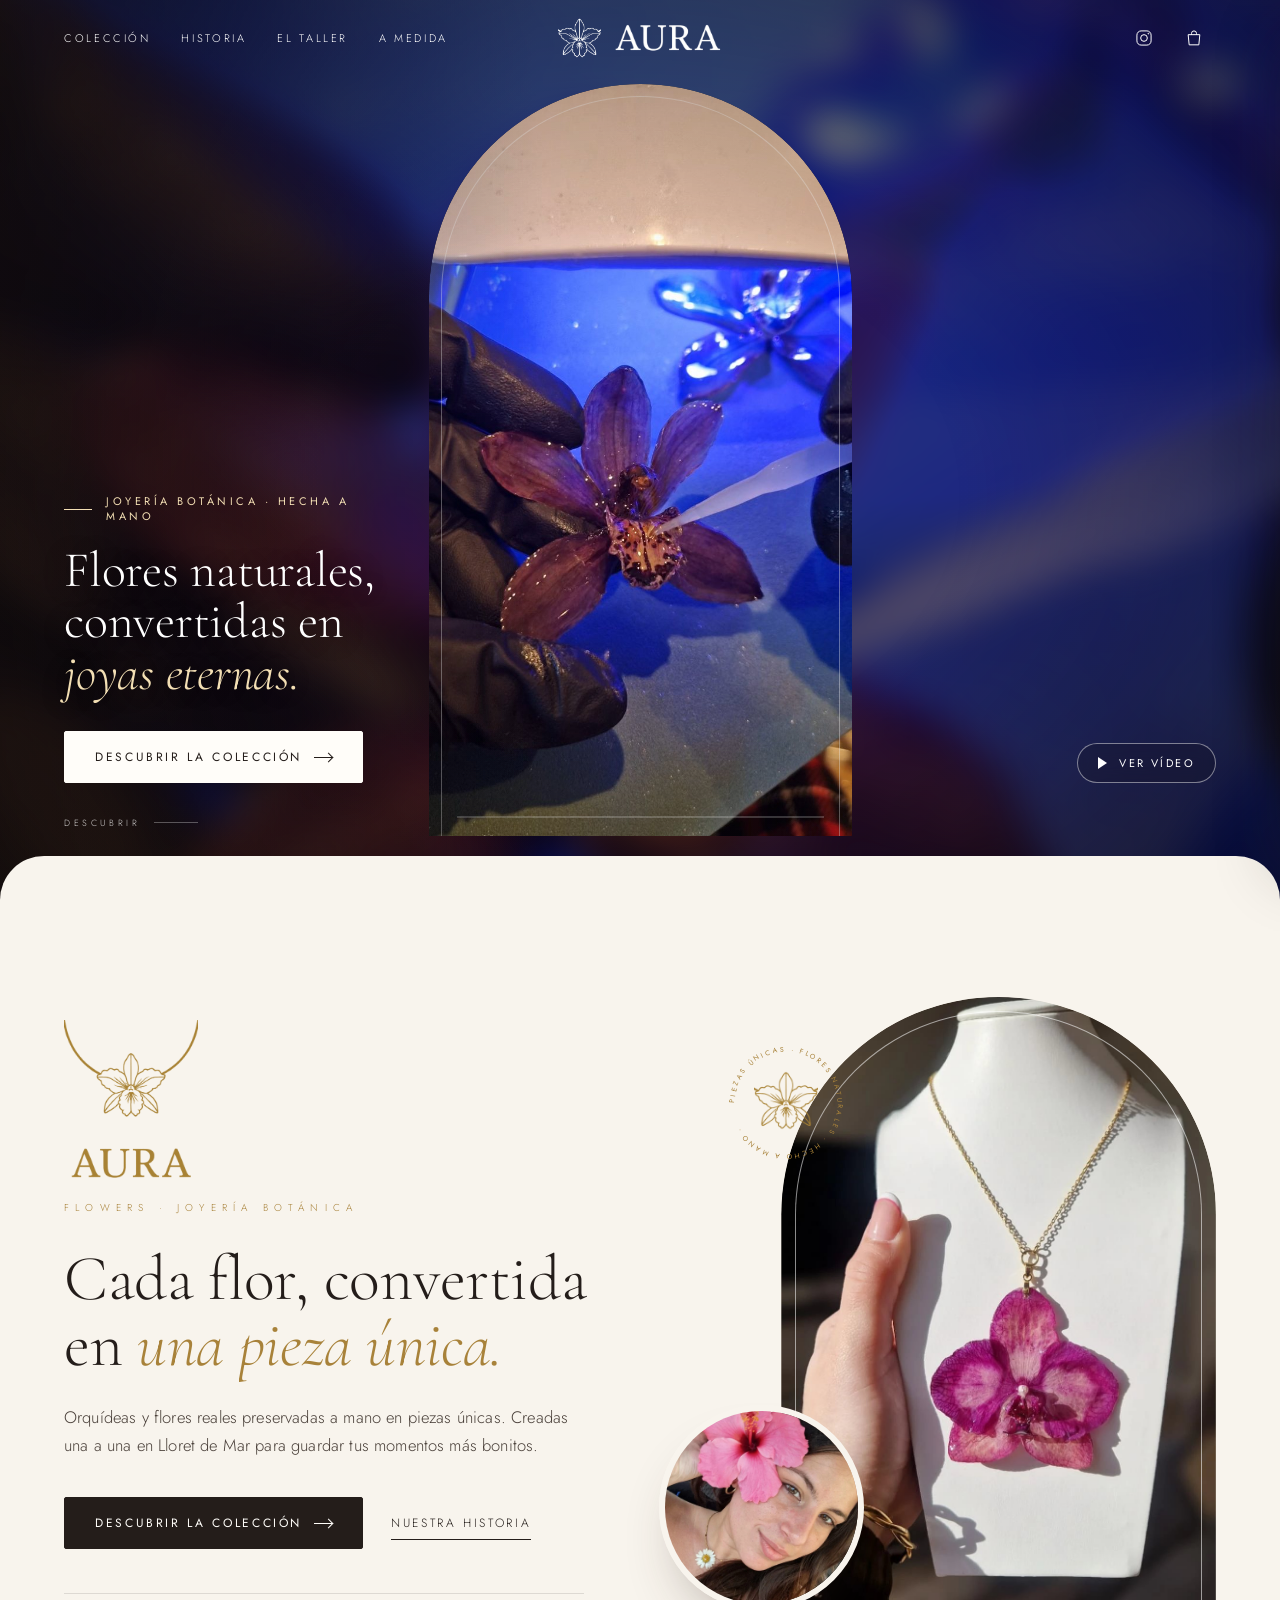
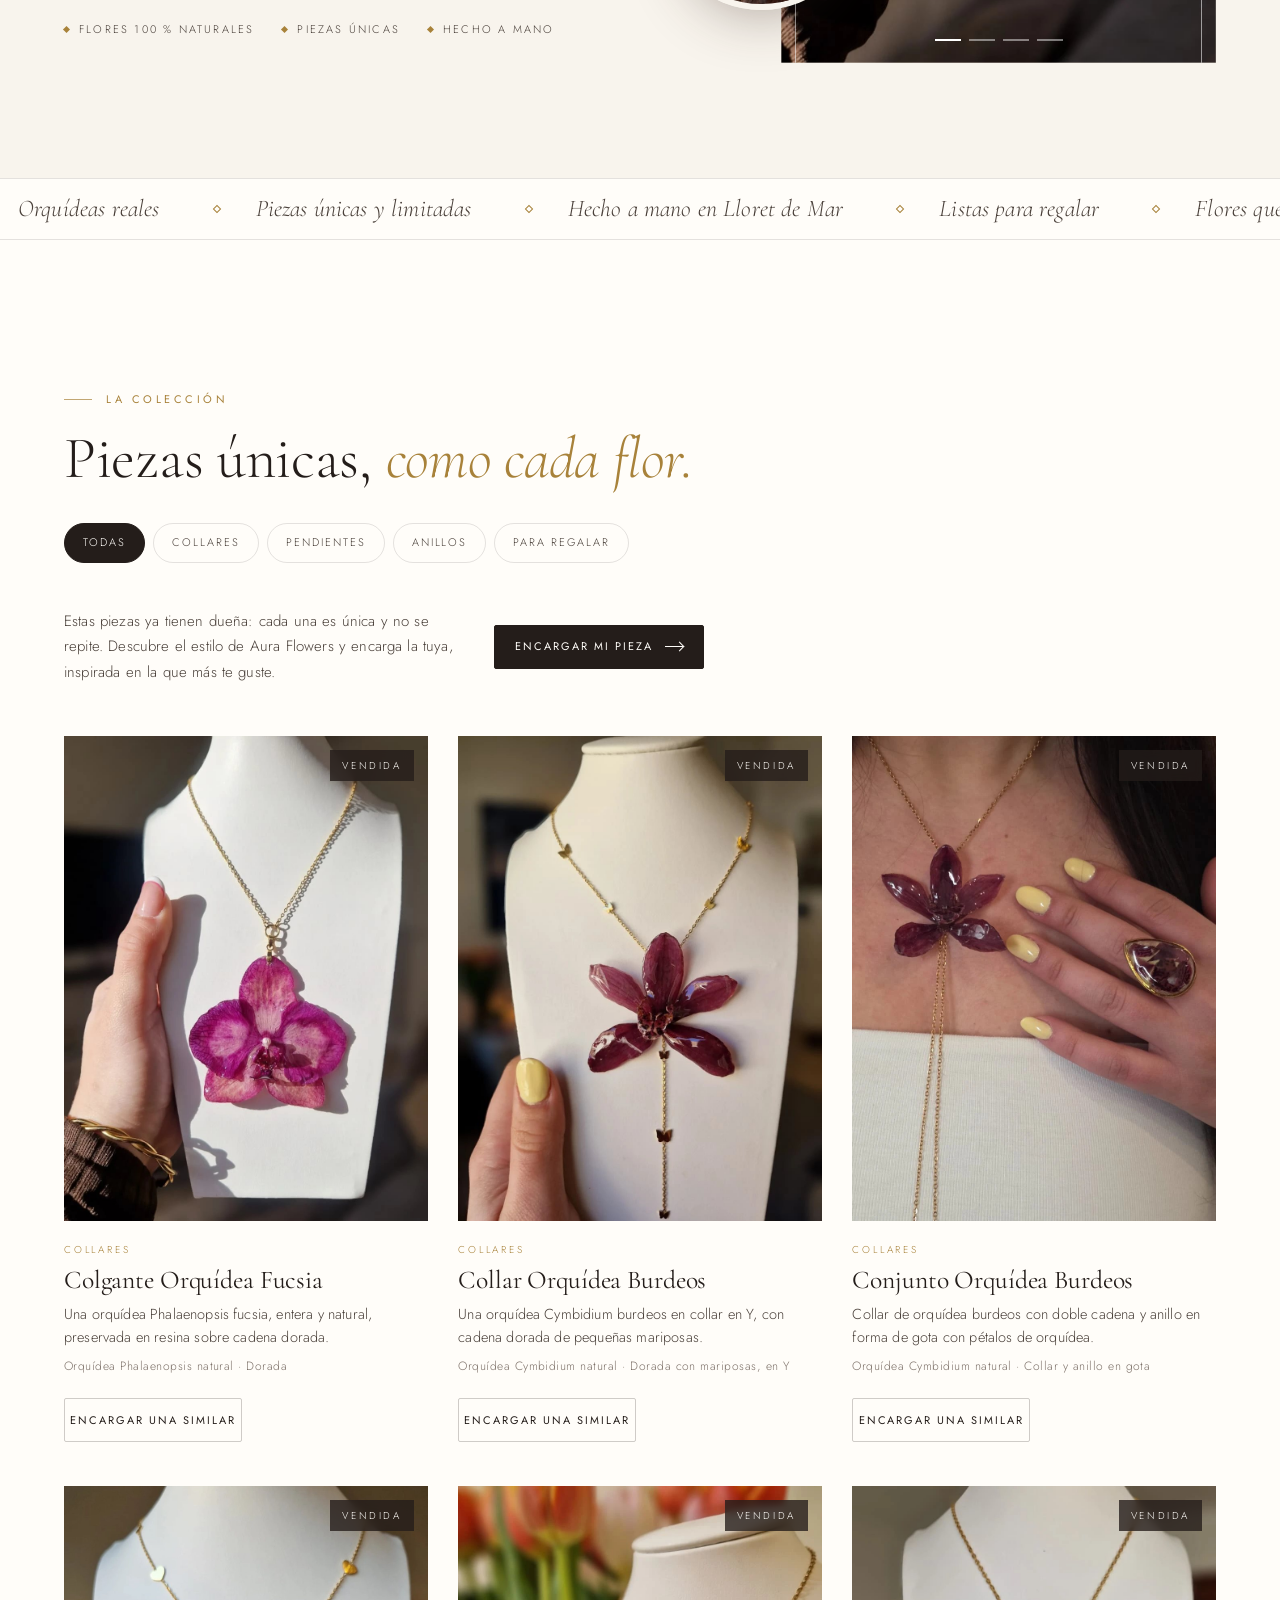
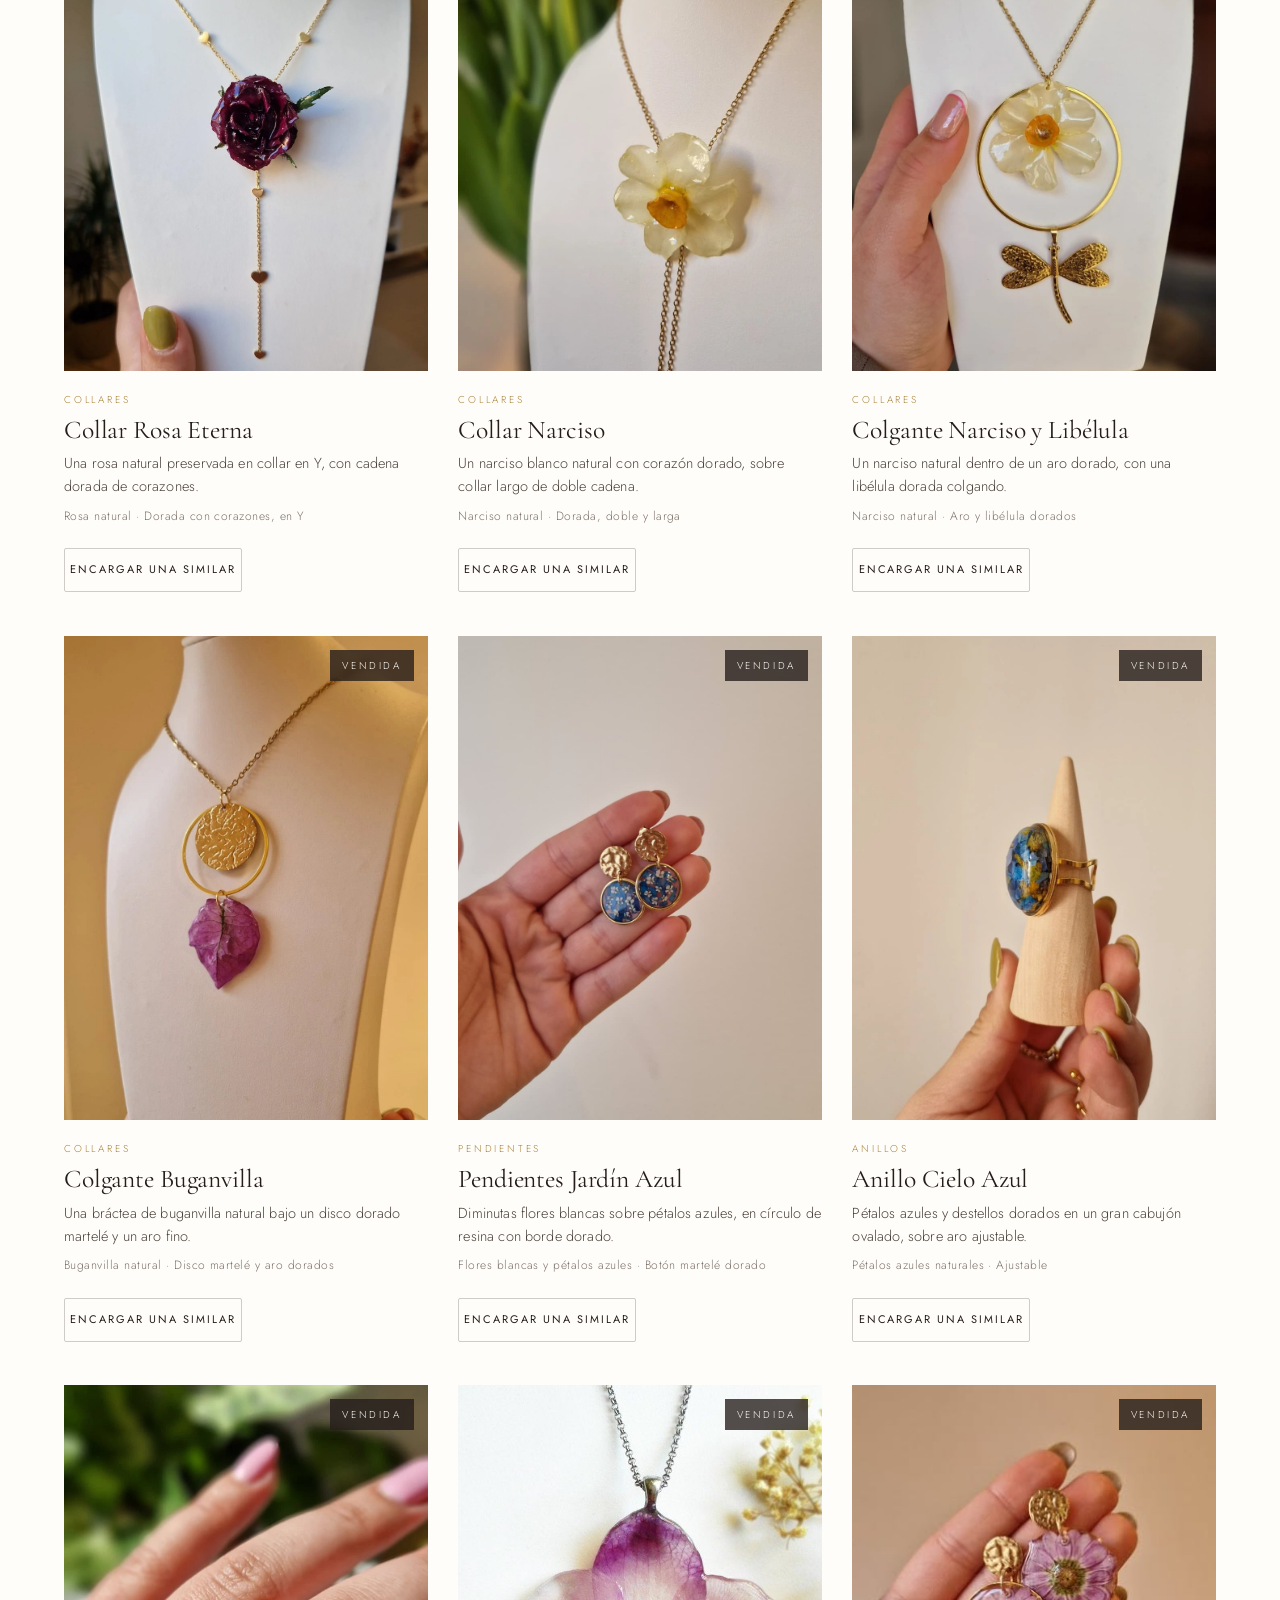
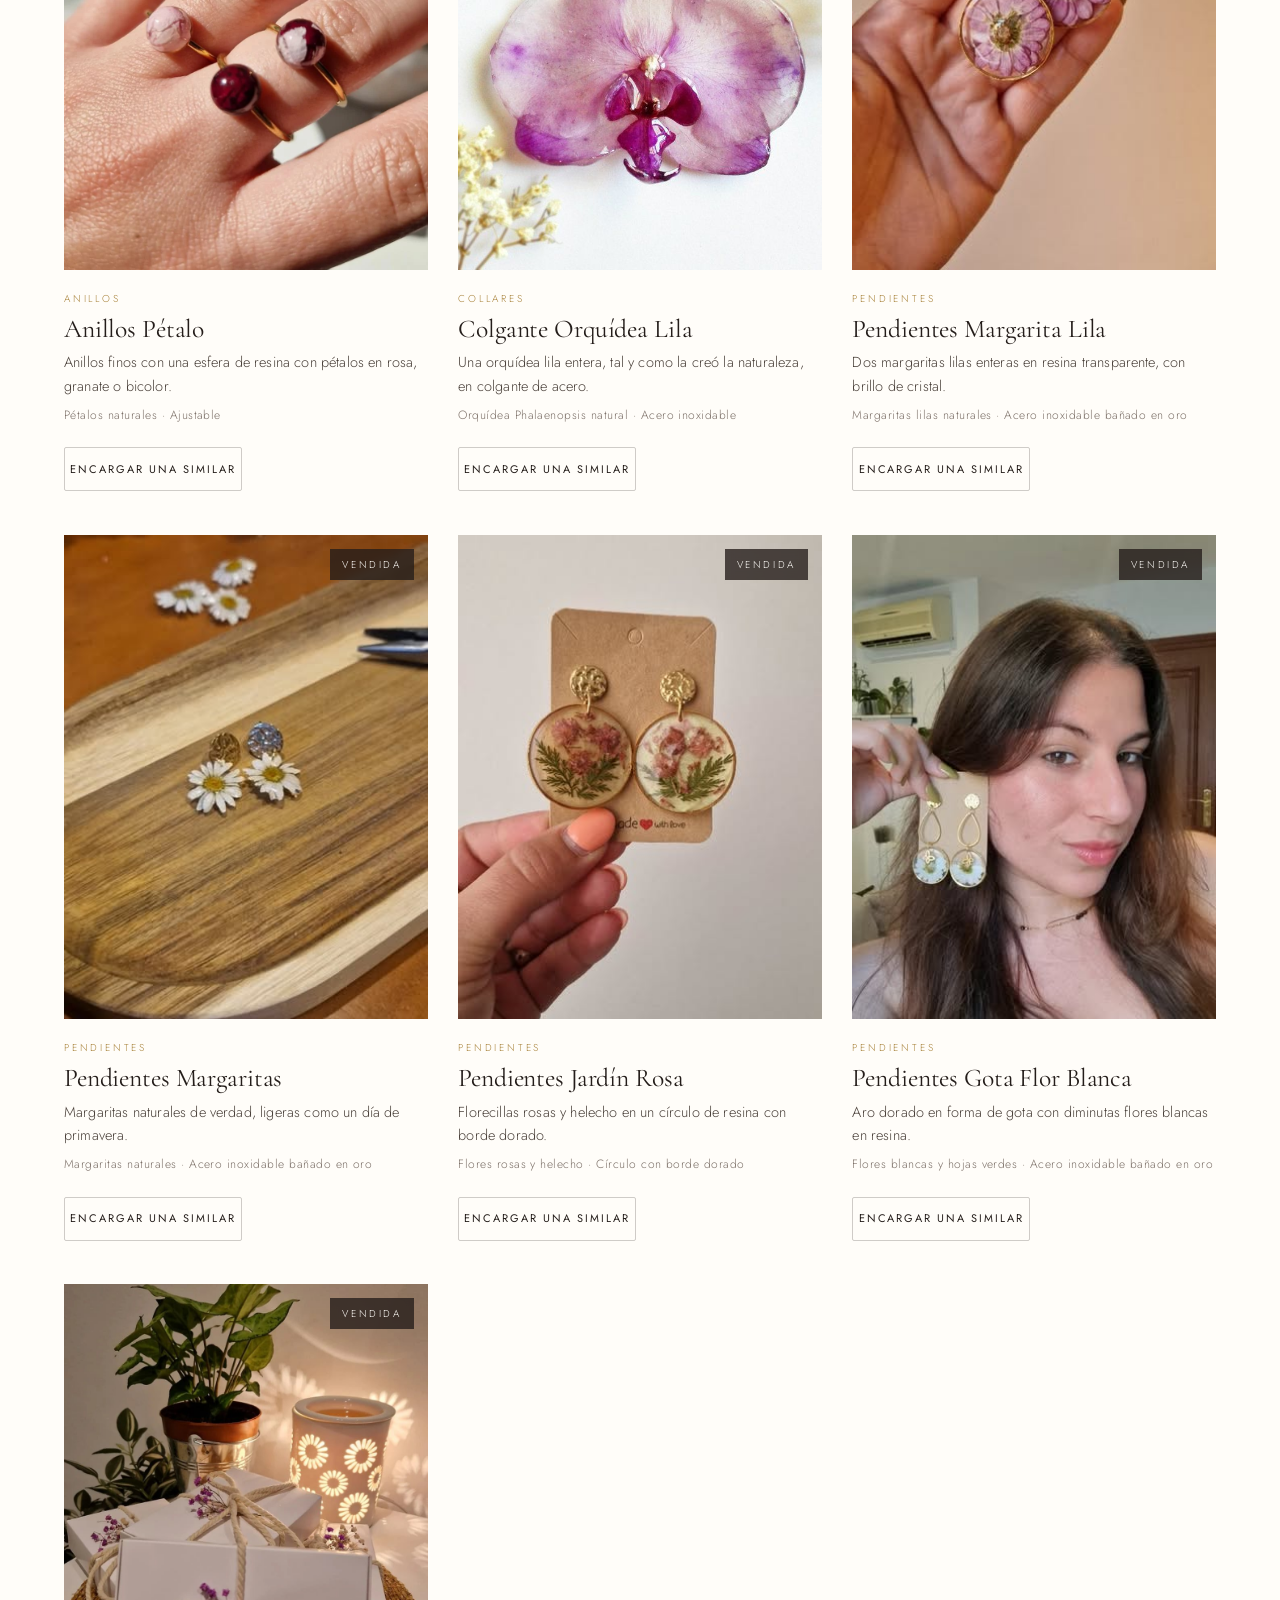
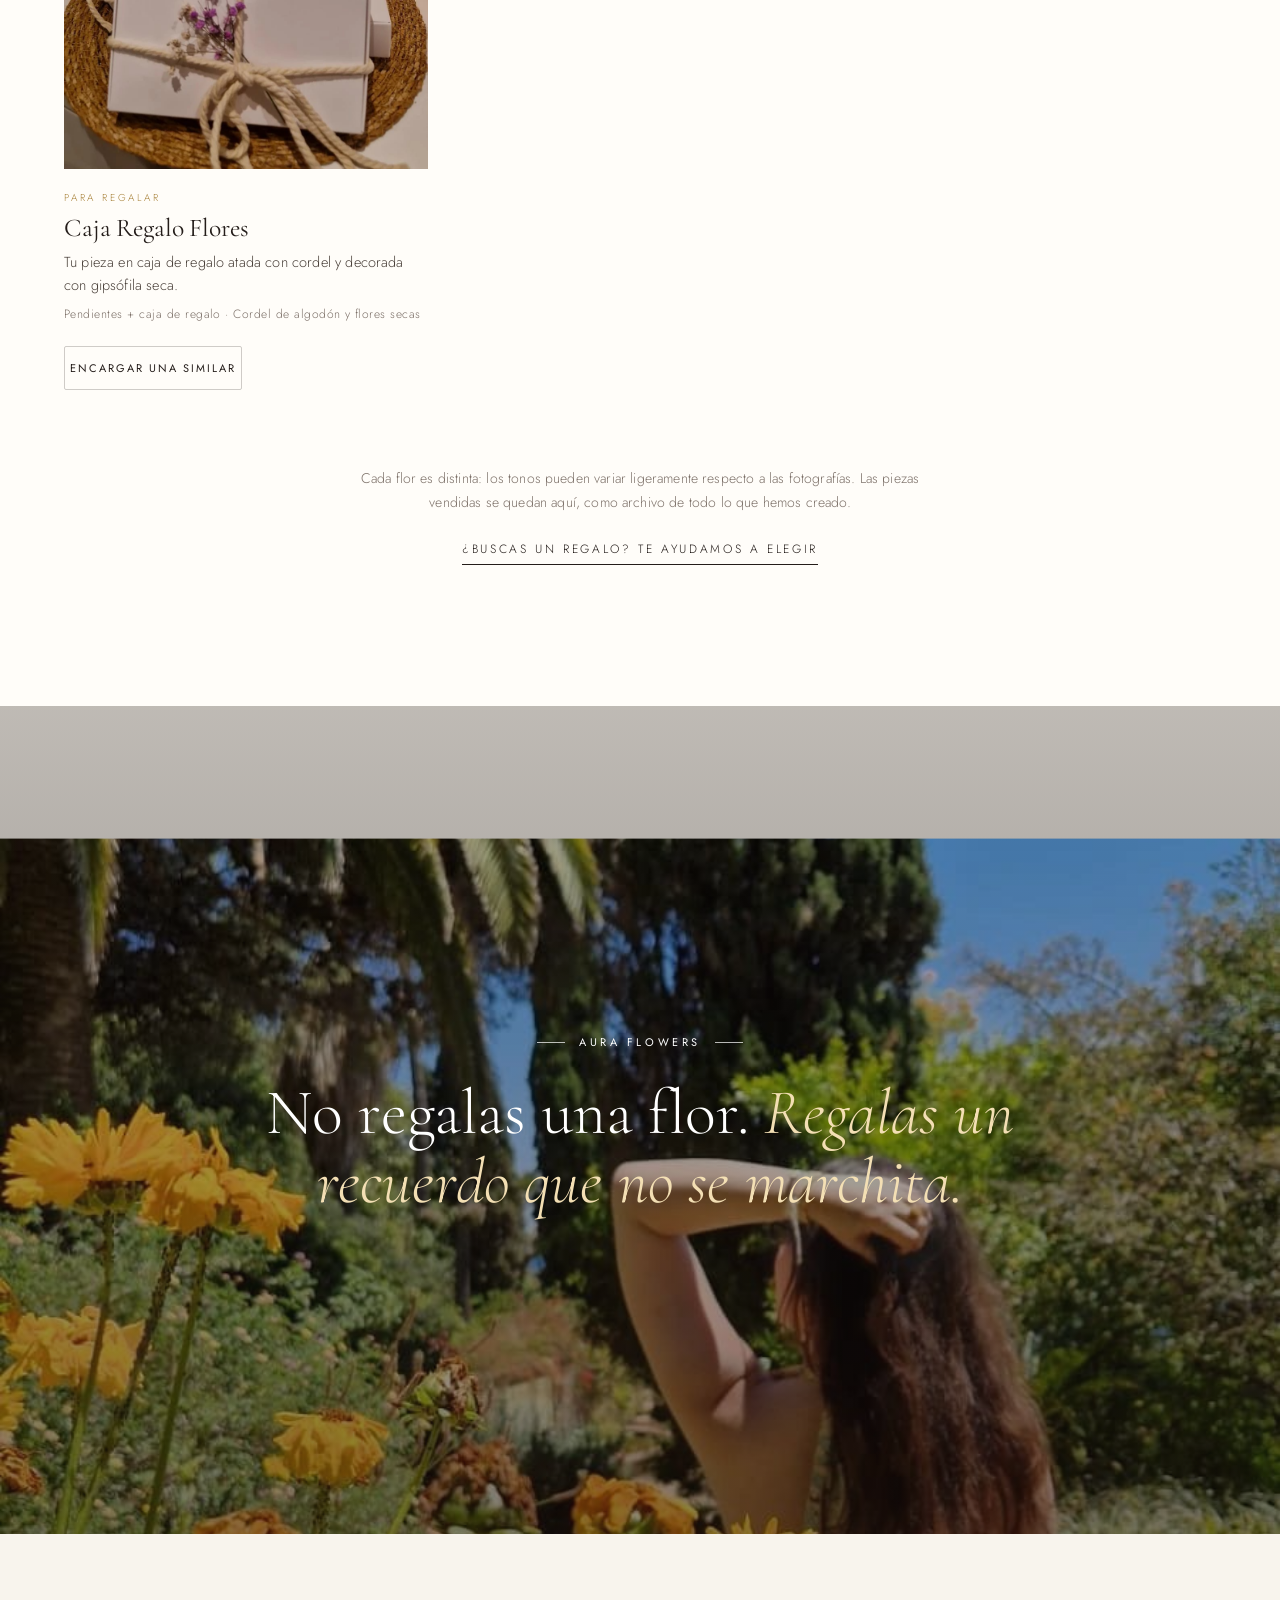
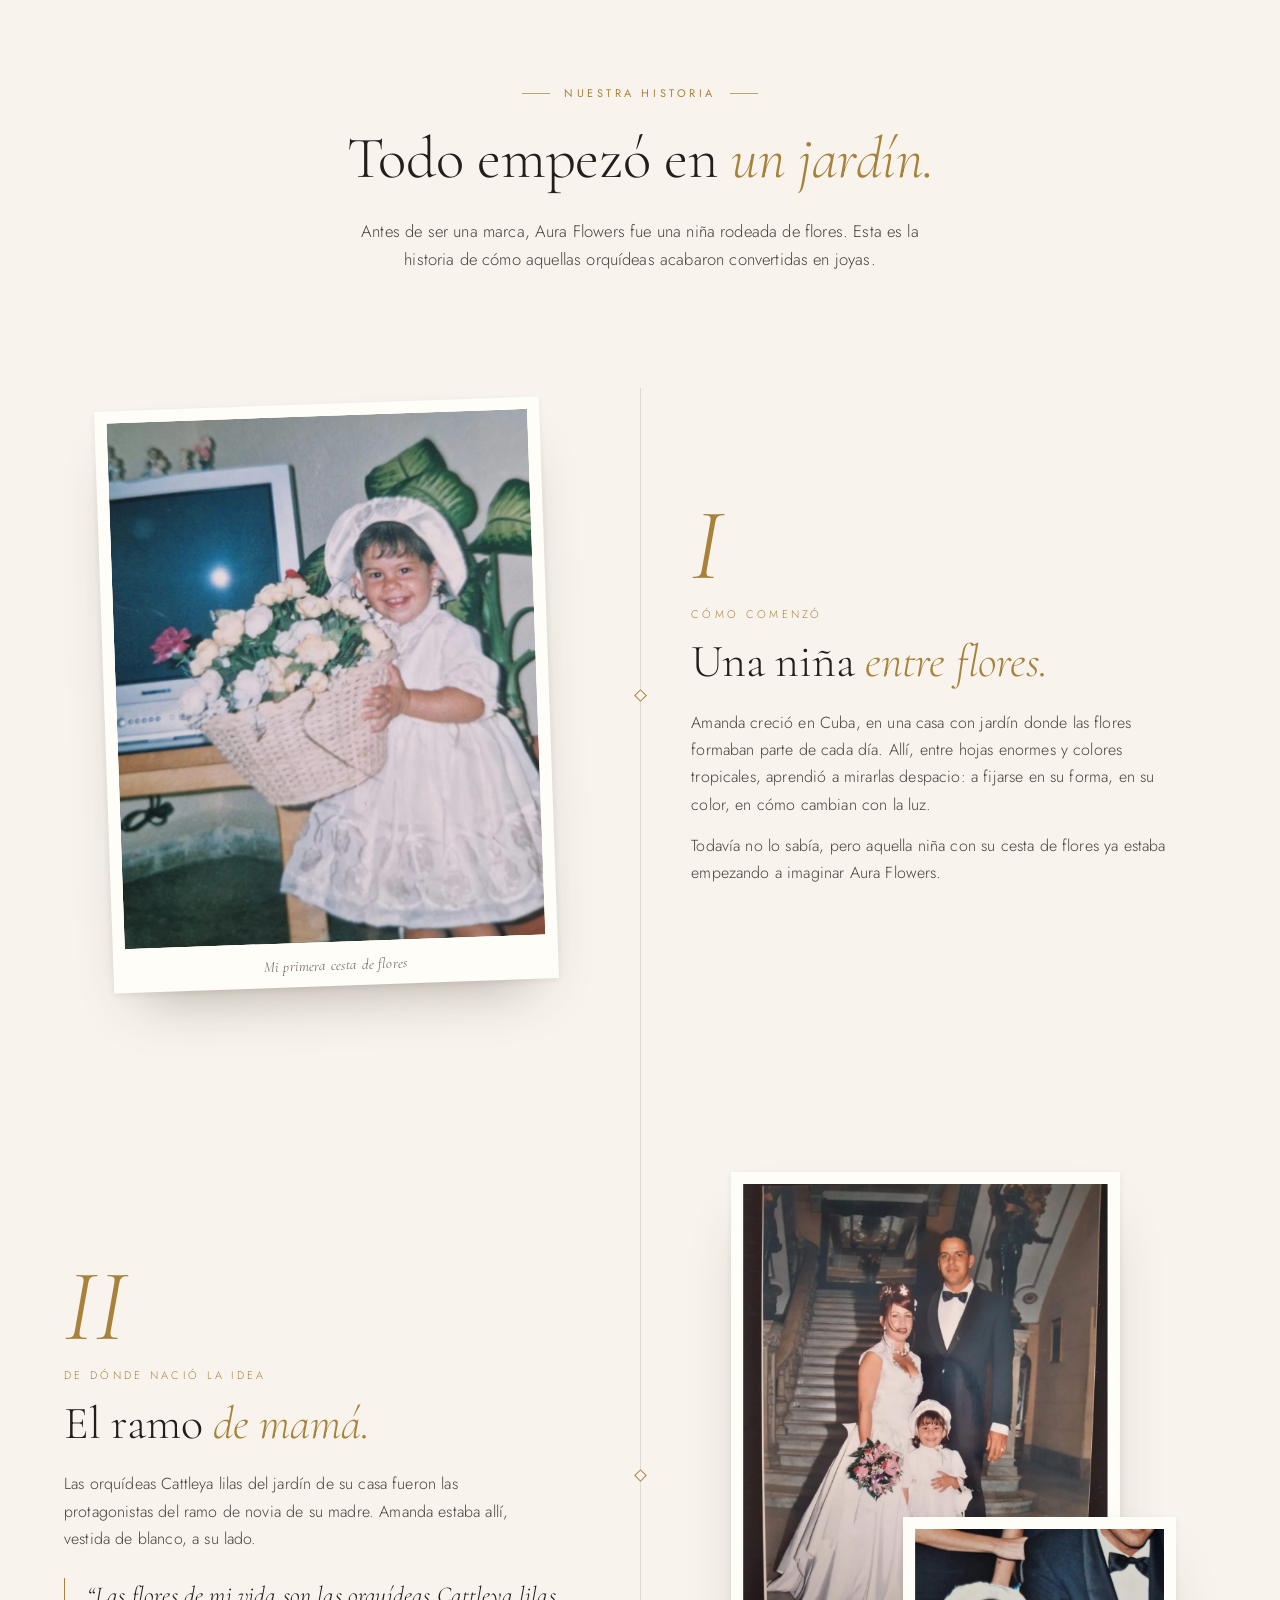
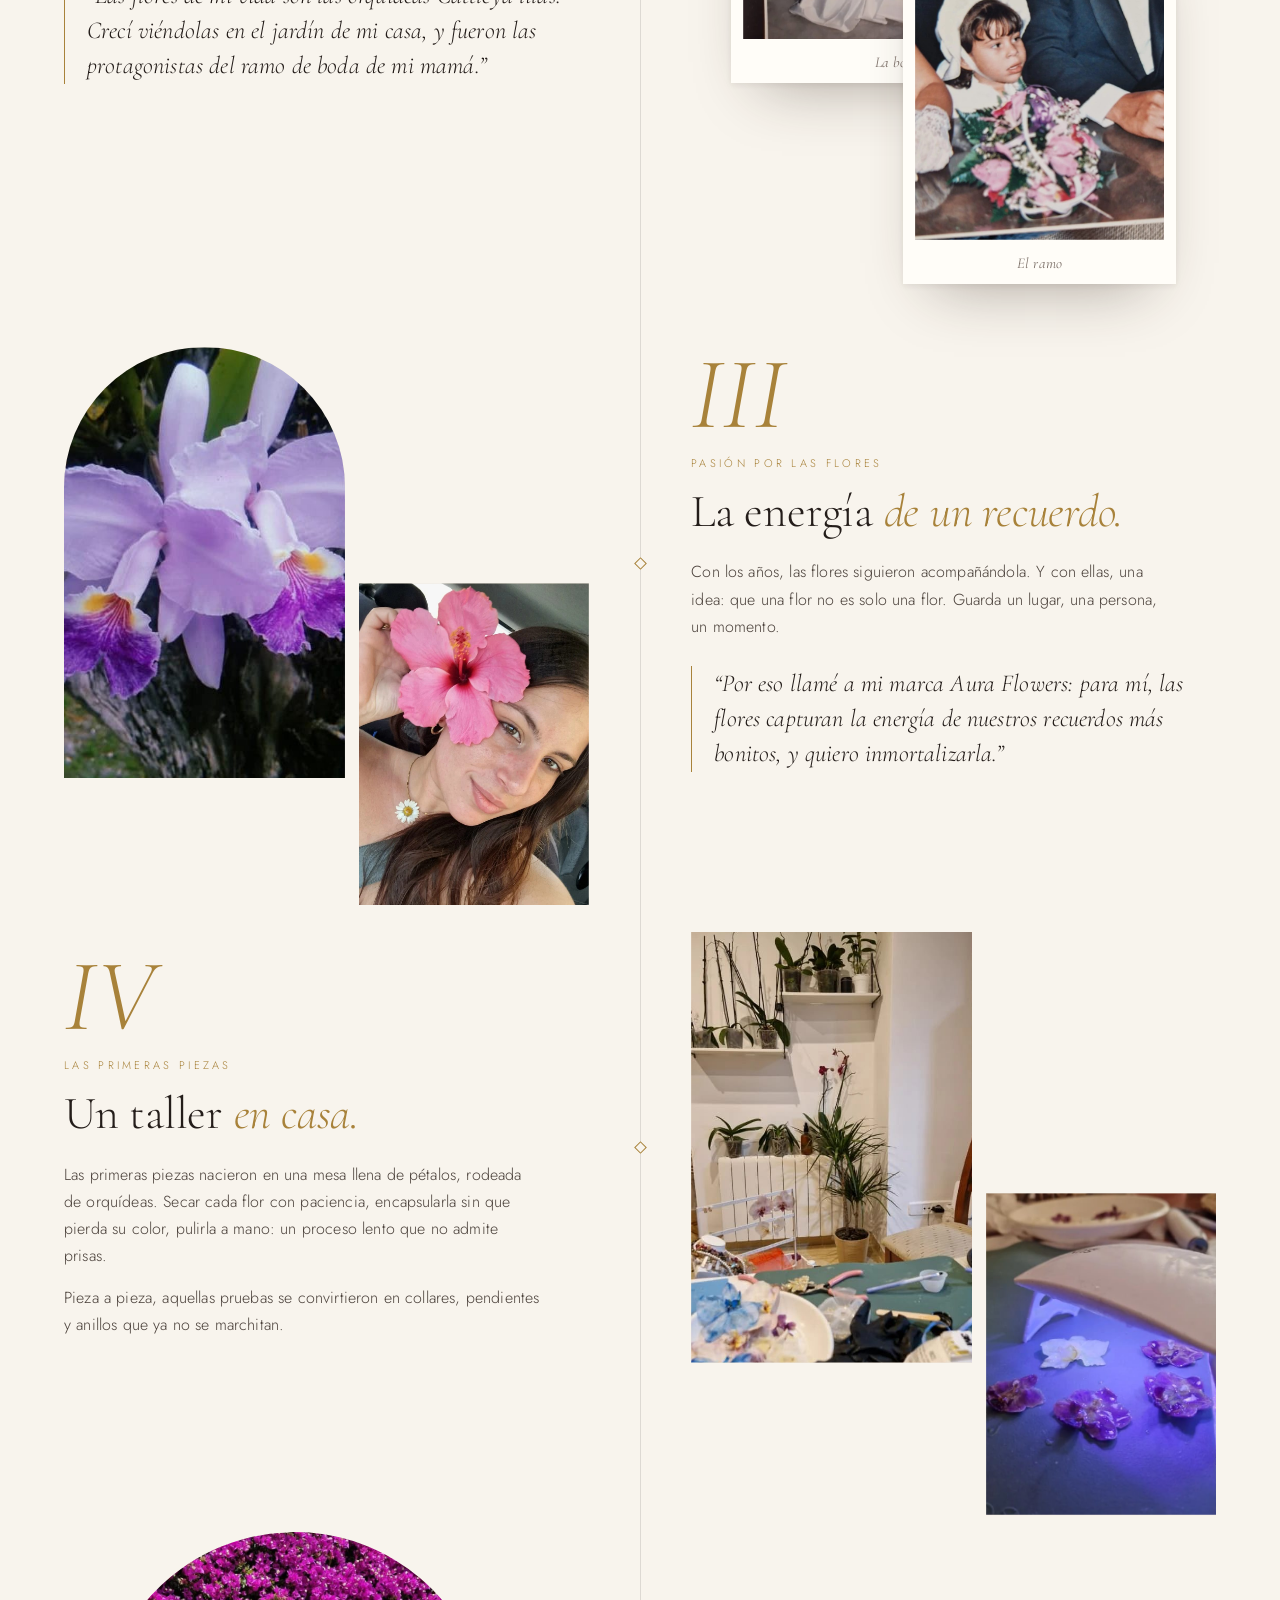
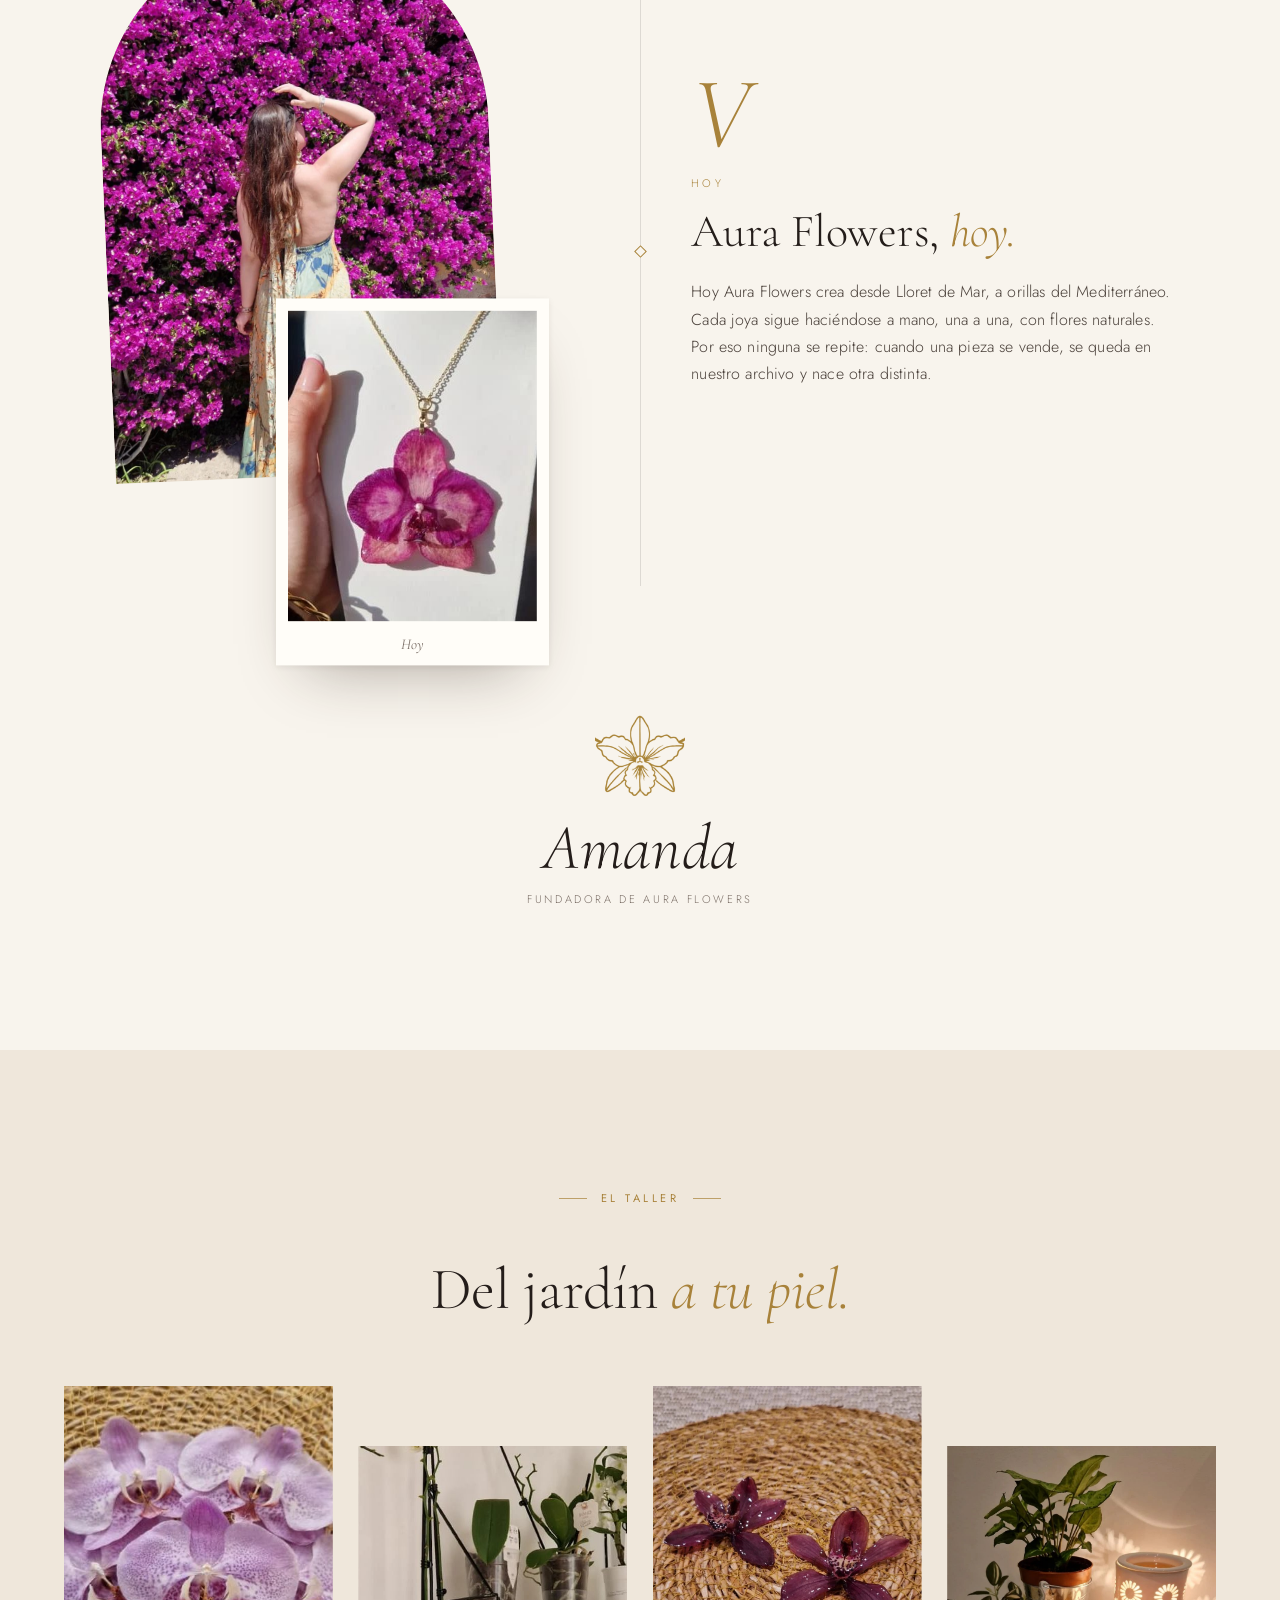
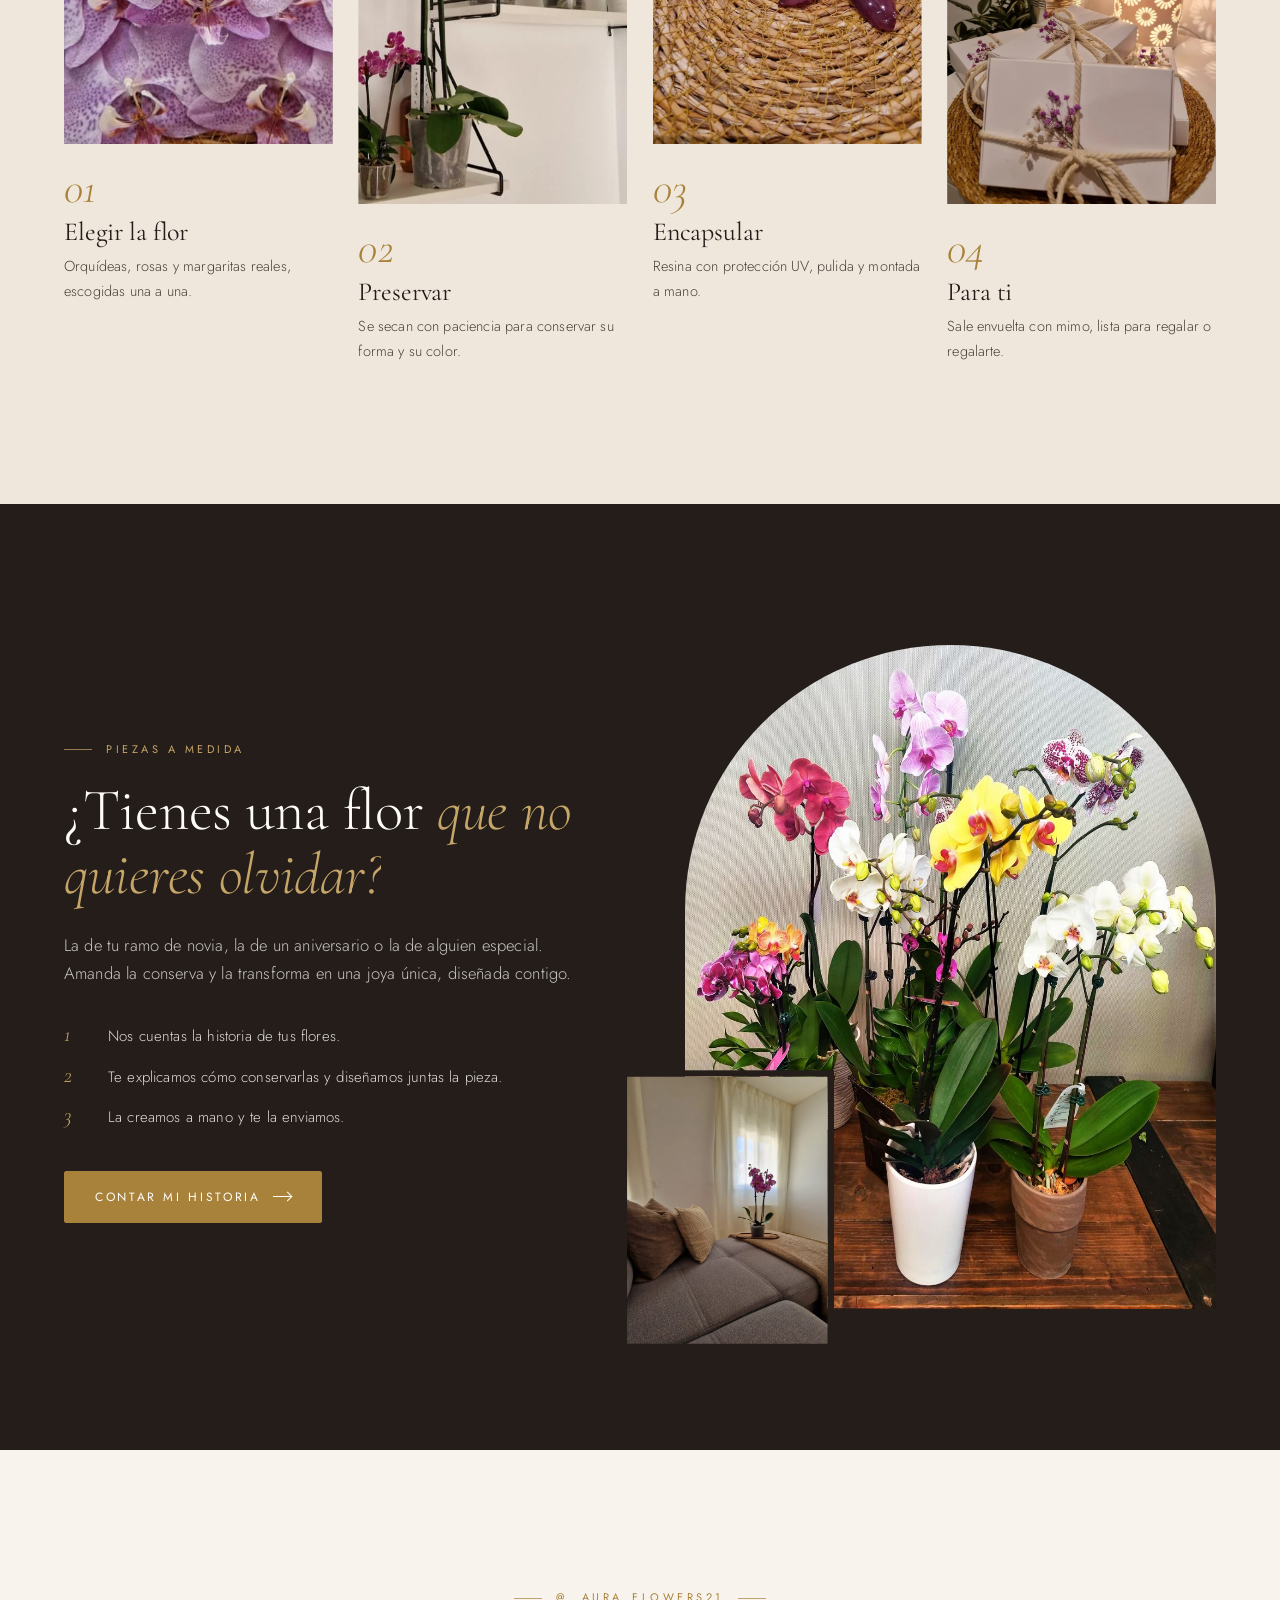
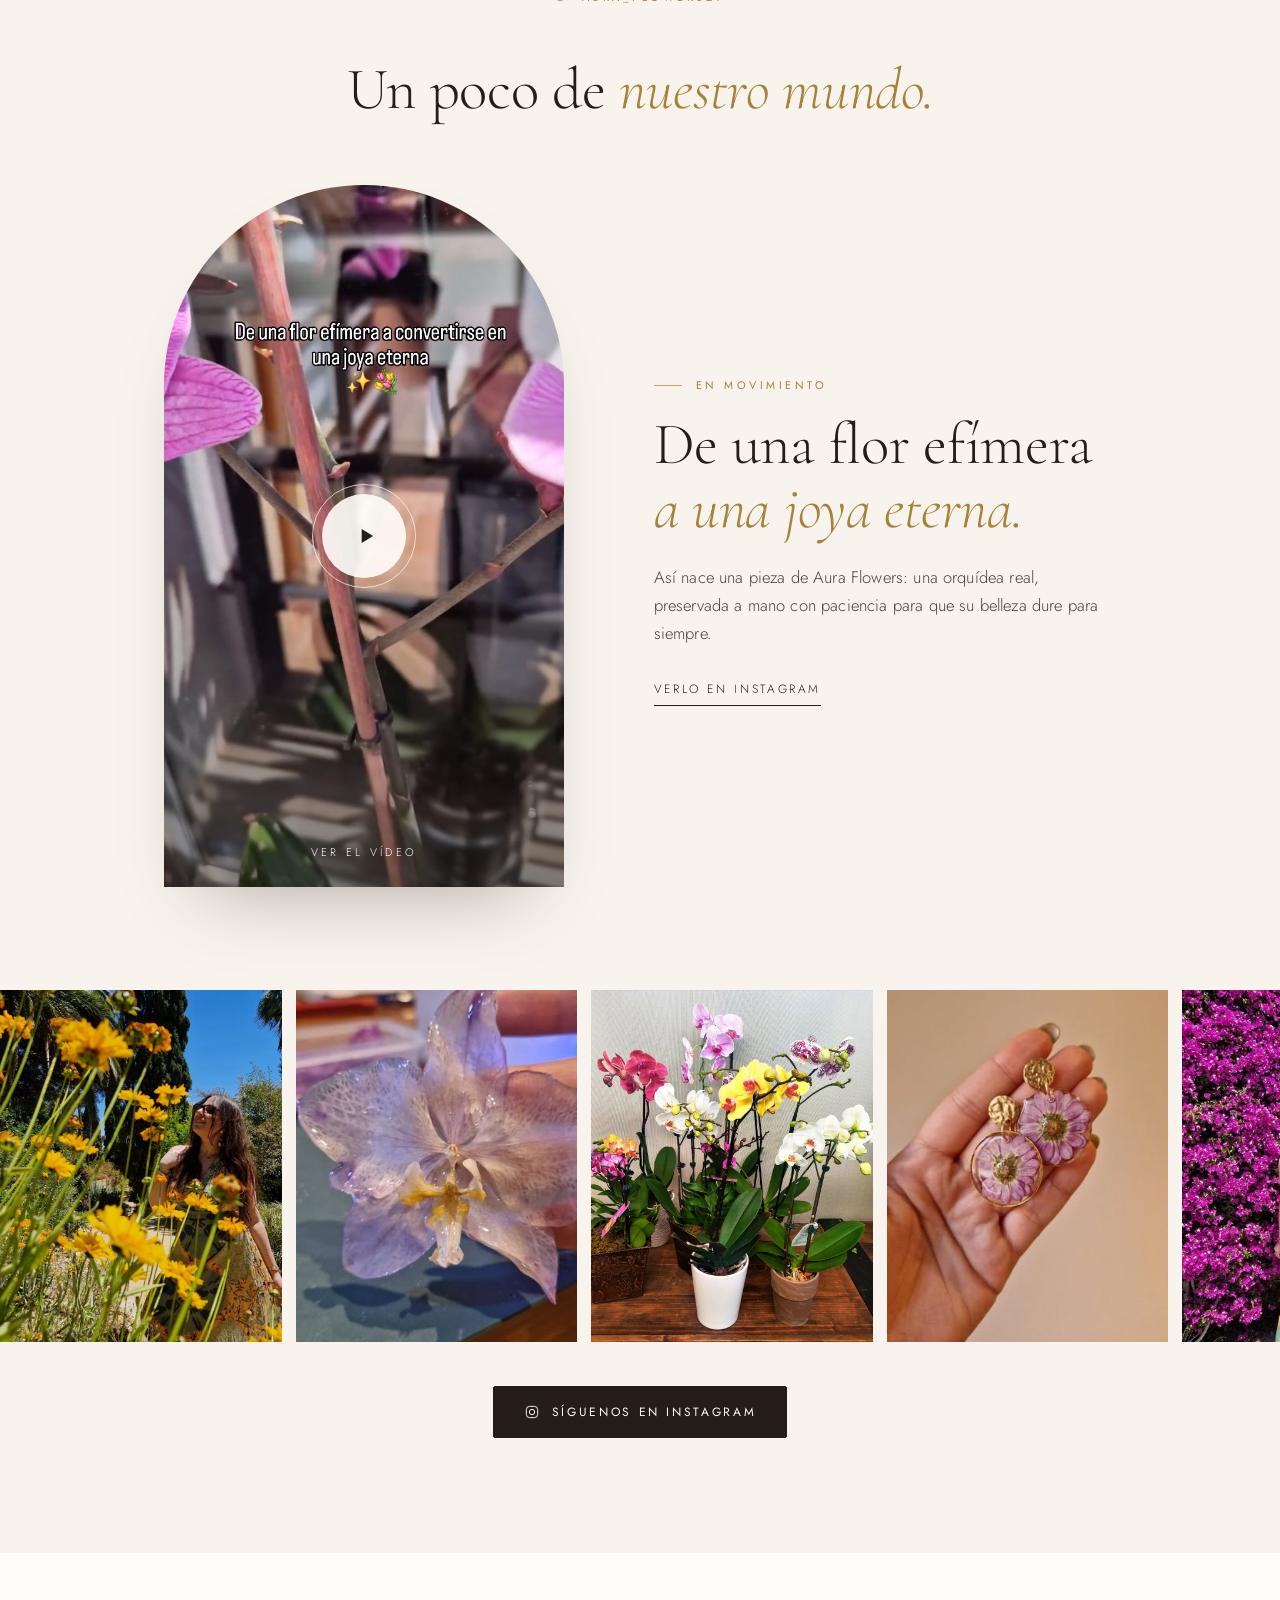
==== commit 2d85769b: "Vídeo de portada en alta calidad, música libre de derechos y colección en modo portfolio Co-Authored" ====
--- a/index.html
+++ b/index.html
@@ -91,7 +91,8 @@
     <div class="vhero-bg" aria-hidden="true"><video data-vbg muted loop playsinline preload="none" poster="assets/video/aura-hero-portada.jpg"></video></div>
     <div class="vhero-stage">
       <div class="vhero-frame" data-vframe>
-        <video data-vmain src="assets/video/aura-hero.mp4" poster="assets/video/aura-hero-portada.jpg" autoplay muted loop playsinline preload="auto" aria-label="Vídeo de Aura Flowers: piezas, taller y empaquetado"></video>
+        <video data-vmain data-src-sd="assets/video/aura-hero-720.mp4" data-src-hd="assets/video/aura-hero-1080.mp4" poster="assets/video/aura-hero-portada.jpg" autoplay muted loop playsinline preload="auto" aria-label="Vídeo de Aura Flowers: piezas, taller y empaquetado"></video>
+        <audio data-vaudio src="assets/video/aura-musica.m4a" loop preload="none"></audio>
         <span class="vhero-progress" aria-hidden="true"><span data-vprog></span></span>
       </div>
     </div>
@@ -167,6 +168,11 @@
         </div>
         <div class="filters reveal" role="group" aria-label="Filtrar la colección" data-filters></div>
       </div>
+      <!-- Aviso que aparece solo cuando no hay ninguna pieza disponible -->
+      <div class="shop-note reveal" data-shop-note hidden>
+        <p>Estas piezas ya tienen dueña: cada una es única y no se repite. Descubre el estilo de Aura Flowers y encarga la tuya, inspirada en la que más te guste.</p>
+        <a class="btn btn--sm" data-wa data-wa-text="¡Hola Aura Flowers! 🌸 He visto vuestras piezas y me gustaría encargar una para mí." href="#">Encargar mi pieza <i class="arr" aria-hidden="true"></i></a>
+      </div>
       <div class="grid" data-grid></div>
       <noscript><p class="center">Activa JavaScript para ver la colección y comprar.</p></noscript>
       <div class="shop-foot reveal">
@@ -326,7 +332,7 @@
         <a class="btn btn--gold reveal" data-wa="medida" href="#">Contar mi historia <i class="arr" aria-hidden="true"></i></a>
       </div>
       <div class="custom-media">
-        <div class="arch-sm reveal-img"><img src="assets/aura/orquidea-fucsia.jpg" alt="Orquídea fucsia envuelta para regalo" width="1100" height="1100" loading="lazy" decoding="async"></div>
+        <div class="arch-sm reveal-img"><img src="assets/aura/orquideas-mesa.jpg" alt="Orquídeas en flor de colores rosa, amarillo y blanco en sus macetas" width="1150" height="1200" loading="lazy" decoding="async"></div>
         <div class="mini reveal-img" style="--d:.3s" data-parallax="0.1"><img src="assets/productos/orquidea-salon.jpg" alt="Orquídea en flor junto a una ventana" width="1080" height="1918" loading="lazy" decoding="async"></div>
       </div>
     </div>
--- a/css/aura.css
+++ b/css/aura.css
@@ -271,12 +271,12 @@
   font-size: 10px; letter-spacing: .2em; text-transform: uppercase; color: var(--ink);
 }
 .badge--gold { background: var(--gold); color: #fff; }
-.state {
-  position: absolute; inset: 0; z-index: 2; display: grid; place-items: center;
-  background: rgba(248, 244, 237, .48); backdrop-filter: grayscale(.6); -webkit-backdrop-filter: grayscale(.6);
-}
-.state span { padding: 12px 22px; border: 1px solid var(--ink); background: var(--paper); font-size: 11px; letter-spacing: .34em; text-transform: uppercase; }
-.card.is-agotado .card-media img { filter: grayscale(.45) contrast(.95); }
+/* Pieza vendida: la foto se ve entera (portfolio) con una etiqueta discreta */
+.state { position: absolute; top: 14px; right: 14px; z-index: 2; pointer-events: none; }
+.state span { display: block; padding: 7px 12px; background: rgba(36, 29, 26, .78); color: #fffdf9; font-size: 10px; letter-spacing: .26em; text-transform: uppercase; backdrop-filter: blur(4px); -webkit-backdrop-filter: blur(4px); }
+.card-actions--one { grid-template-columns: 1fr; }
+.shop-note { max-width: 640px; margin: -18px 0 clamp(36px, 4vw, 56px); display: flex; gap: 18px 28px; align-items: center; flex-wrap: wrap; }
+.shop-note p { color: var(--ink-2); font-size: 15px; flex: 1 1 320px; }
 .quick {
   position: absolute; left: 14px; right: 14px; bottom: 14px; z-index: 3; display: flex;
   opacity: 0; transform: translateY(12px); transition: opacity .5s var(--ease), transform .5s var(--ease);
